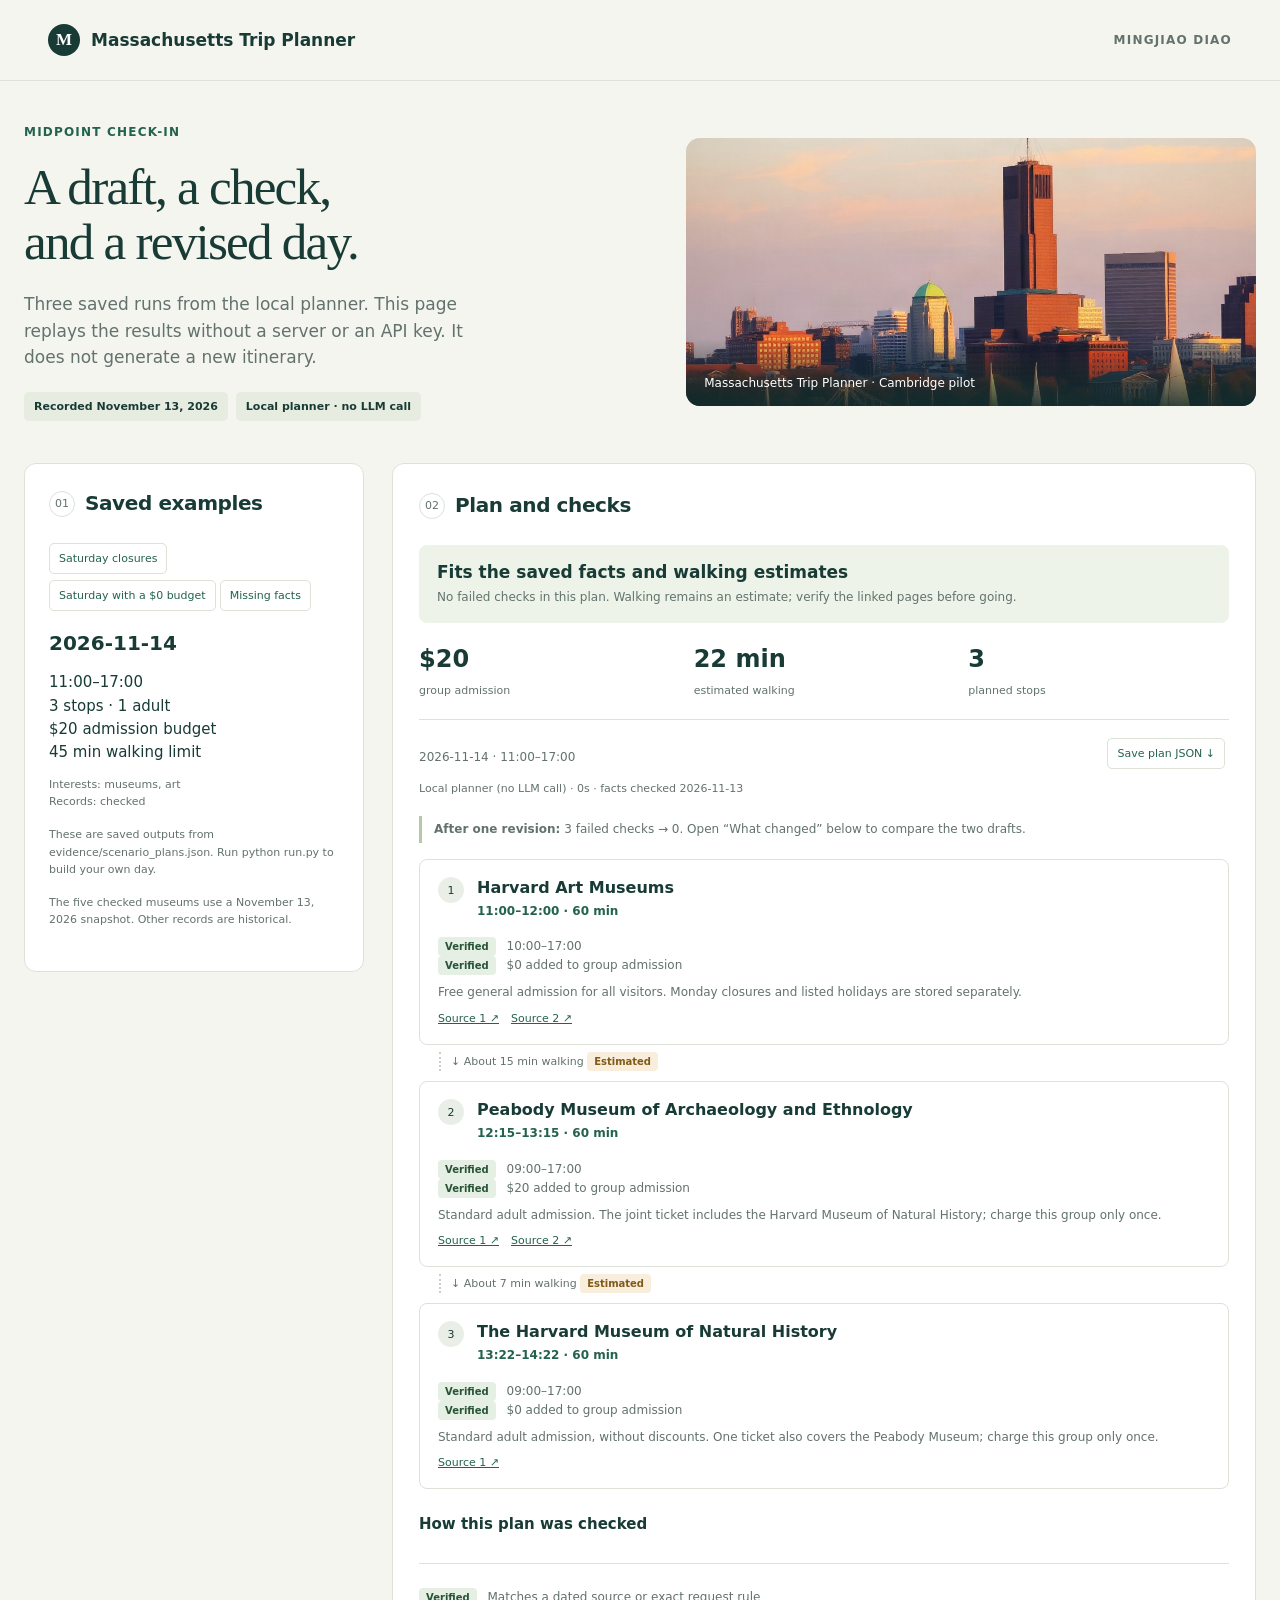
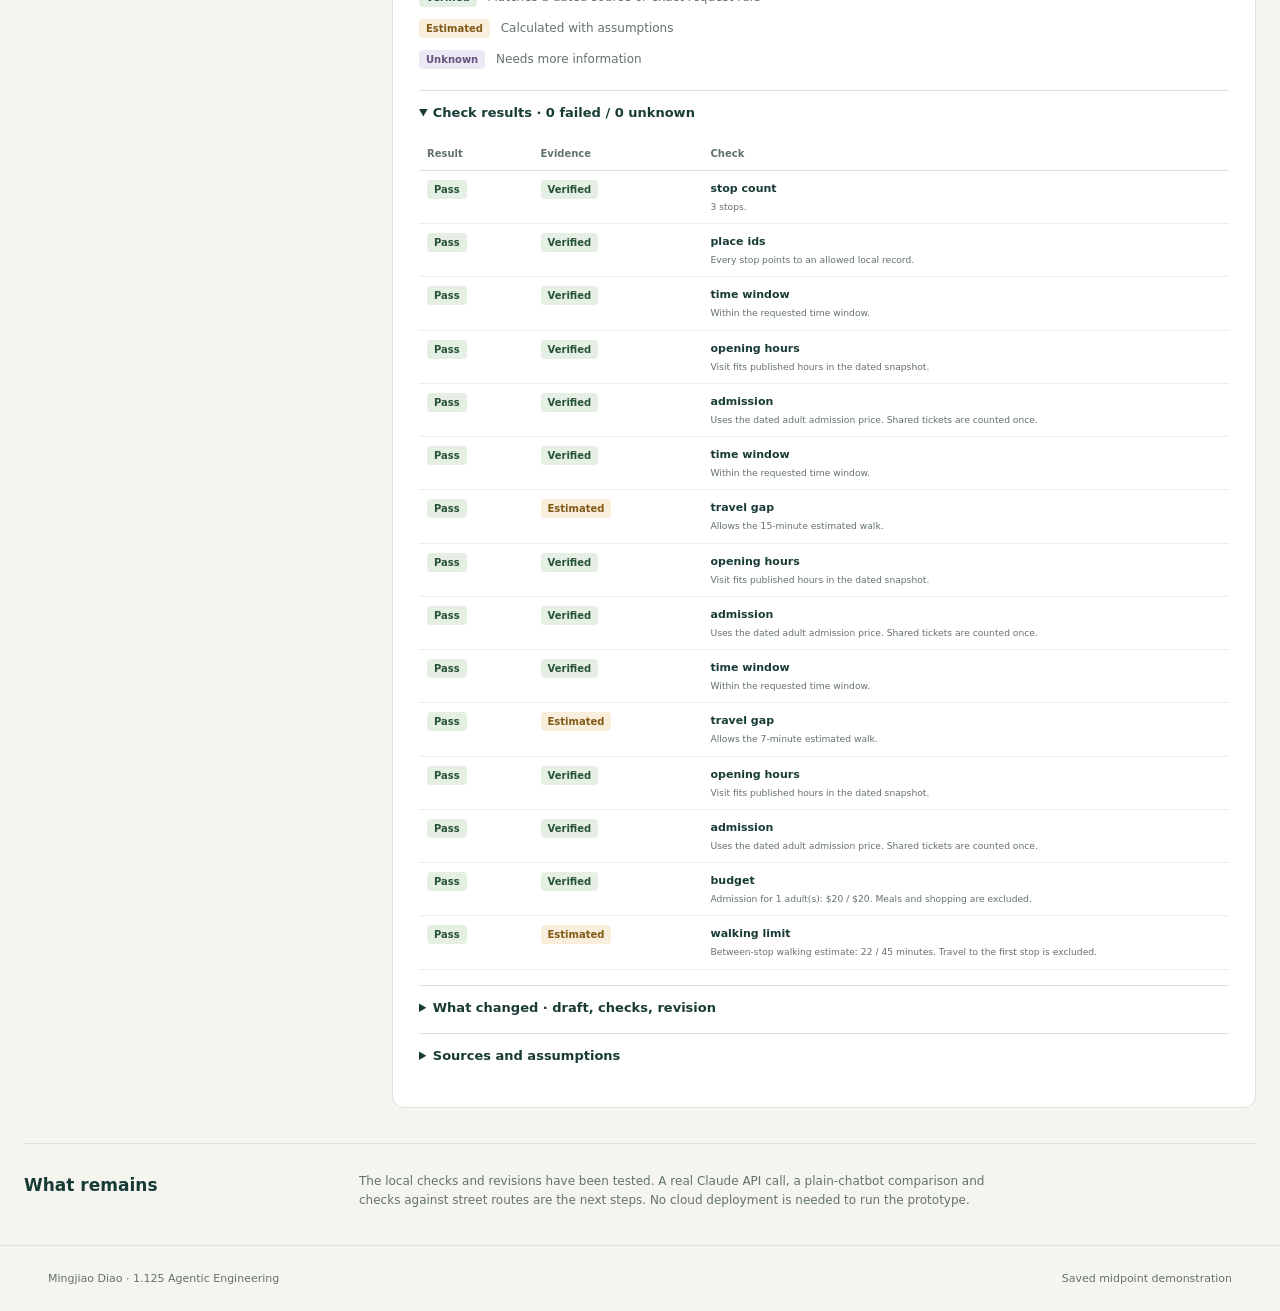
==== docs/demo.html @ b80c4ddb "Add midpoint summary and demo notes" ====
<!doctype html><html lang="en"><head><meta charset="utf-8"><meta name="viewport" content="width=device-width,initial-scale=1"><title>Midpoint demo replay</title><link rel="stylesheet" href="../web/style.css"></head><body>
<header><a class="brand" href="../README.md"><span class="brandmark">M</span> Massachusetts Trip Planner</a><span class="version">Mingjiao Diao</span></header><main>
<section class="hero"><div><p class="eyebrow">MIDPOINT CHECK-IN</p><h1>A draft, a check,<br>and a revised day.</h1><p>Three saved runs from the local planner. This page replays the results without a server or an API key. It does not generate a new itinerary.</p><div class="hero-tags"><span>Recorded November 13, 2026</span><span>Local planner · no LLM call</span></div></div><figure><img src="../web/boston.jpg" alt="Illustrative Boston waterfront view"><figcaption>Massachusetts Trip Planner · Cambridge pilot</figcaption></figure></section>
<div class="workspace"><aside class="input-panel"><div class="panel-heading"><span class="step">01</span><h2>Saved examples</h2></div><div class="examples" style="margin:0;border:0;padding:0"><button data-case="saturday_closures">Saturday closures</button><button data-case="saturday_free">Saturday with a $0 budget</button><button data-case="old_nature_records">Missing facts</button></div><div id="request-summary"></div><p class="field-note">These are saved outputs from evidence/scenario_plans.json. Run python run.py to build your own day.</p><p class="field-note">The five checked museums use a November 13, 2026 snapshot. Other records are historical.</p></aside><section class="output-panel"><div class="panel-heading"><span class="step">02</span><h2>Plan and checks</h2></div><div id="results"></div></section></div>
<section class="scope-note"><h2>What remains</h2><p>The local checks and revisions have been tested. A real Claude API call, a plain-chatbot comparison and checks against street routes are the next steps. No cloud deployment is needed to run the prototype.</p></section></main><footer><span>Mingjiao Diao · 1.125 Agentic Engineering</span><span>Saved midpoint demonstration</span></footer><script>const saved={"saturday_closures": {"request": {"date": "2026-11-14", "start": "11:00", "end": "17:00", "adults": 1, "budget": 20, "max_walk_minutes": 45, "stop_count": 3, "interests": ["museums", "art"], "source_mode": "checked", "excluded_ids": [], "notes": ""}, "provider": "local", "provider_label": "Local planner (no LLM call)", "model": null, "model_usage": [], "candidate_count": 5, "candidates": [{"place_id": "0x89e377448897a76d:0xe34244cf7bf8f747", "name": "Harvard Art Museums", "matched_terms": ["art", "museum", "museums"], "match_score": 6}, {"place_id": "0x89e3774157d08287:0xe1392204489e893b", "name": "The Collection of Historical Scientific Instruments at the Putnam Gallery", "matched_terms": ["collection", "gallery", "museum", "museums"], "match_score": 6}, {"place_id": "0x89e37746dc6c2a43:0xe91ab7e7b2233d1c", "name": "Harvard Museum of the Ancient Near East", "matched_terms": ["collection", "museum", "museums"], "match_score": 4}, {"place_id": "0x89e37746d15ee397:0x120a9da97291d878", "name": "Peabody Museum of Archaeology and Ethnology", "matched_terms": ["museum", "museums"], "match_score": 3}, {"place_id": "0x89e377412f2ed67b:0x613d8c4648bcba7b", "name": "The Harvard Museum of Natural History", "matched_terms": ["museum", "museums"], "match_score": 3}], "trace": [{"step": "Find places", "detail": "Found 5 matching Cambridge records (up to 10)."}, {"step": "Draft plan", "detail": "Local baseline used the top-ranked records, one hour per stop."}, {"step": "Check plan", "detail": "3 failed checks; 0 unknown checks."}, {"step": "Revise plan", "detail": "Revised stops or times using the failed checks. The request stayed the same."}, {"step": "Check revised plan", "detail": "0 failed checks; 0 unknown checks."}], "attempts": [{"attempt": 0, "draft": [{"place_id": "0x89e377448897a76d:0xe34244cf7bf8f747", "start": "11:00", "duration_minutes": 60}, {"place_id": "0x89e3774157d08287:0xe1392204489e893b", "start": "12:10", "duration_minutes": 60}, {"place_id": "0x89e37746dc6c2a43:0xe91ab7e7b2233d1c", "start": "13:20", "duration_minutes": 60}], "result": {"checks": [{"rule": "stop_count", "result": "pass", "evidence": "verified", "message": "3 stops.", "place_id": null}, {"rule": "place_ids", "result": "pass", "evidence": "verified", "message": "Every stop points to an allowed local record.", "place_id": null}, {"rule": "time_window", "result": "pass", "evidence": "verified", "message": "Within the requested time window.", "place_id": "0x89e377448897a76d:0xe34244cf7bf8f747"}, {"rule": "opening_hours", "result": "pass", "evidence": "verified", "message": "Visit fits published hours in the dated snapshot.", "place_id": "0x89e377448897a76d:0xe34244cf7bf8f747"}, {"rule": "admission", "result": "pass", "evidence": "verified", "message": "Uses the dated adult admission price. Shared tickets are counted once.", "place_id": "0x89e377448897a76d:0xe34244cf7bf8f747"}, {"rule": "time_window", "result": "pass", "evidence": "verified", "message": "Within the requested time window.", "place_id": "0x89e3774157d08287:0xe1392204489e893b"}, {"rule": "travel_gap", "result": "fail", "evidence": "estimated", "message": "There is not enough time for the estimated walk.", "place_id": "0x89e3774157d08287:0xe1392204489e893b"}, {"rule": "opening_hours", "result": "fail", "evidence": "verified", "message": "The saved official schedule says closed on this date.", "place_id": "0x89e3774157d08287:0xe1392204489e893b"}, {"rule": "admission", "result": "pass", "evidence": "verified", "message": "Uses the dated adult admission price. Shared tickets are counted once.", "place_id": "0x89e3774157d08287:0xe1392204489e893b"}, {"rule": "time_window", "result": "pass", "evidence": "verified", "message": "Within the requested time window.", "place_id": "0x89e37746dc6c2a43:0xe91ab7e7b2233d1c"}, {"rule": "travel_gap", "result": "pass", "evidence": "estimated", "message": "Allows the 10-minute estimated walk.", "place_id": "0x89e37746dc6c2a43:0xe91ab7e7b2233d1c"}, {"rule": "opening_hours", "result": "fail", "evidence": "verified", "message": "The saved official schedule says closed on this date.", "place_id": "0x89e37746dc6c2a43:0xe91ab7e7b2233d1c"}, {"rule": "admission", "result": "pass", "evidence": "verified", "message": "Uses the dated adult admission price. Shared tickets are counted once.", "place_id": "0x89e37746dc6c2a43:0xe91ab7e7b2233d1c"}, {"rule": "budget", "result": "pass", "evidence": "verified", "message": "Admission for 1 adult(s): $0 / $20. Meals and shopping are excluded.", "place_id": null}, {"rule": "walking_limit", "result": "pass", "evidence": "estimated", "message": "Between-stop walking estimate: 22 / 45 minutes. Travel to the first stop is excluded.", "place_id": null}], "stops": [{"place_id": "0x89e377448897a76d:0xe34244cf7bf8f747", "name": "Harvard Art Museums", "start": "11:00", "end": "12:00", "duration_minutes": 60, "walk_before": null, "charged_admission_usd": 0, "record": {"place_id": "0x89e377448897a76d:0xe34244cf7bf8f747", "name": "Harvard Art Museums", "city": "Cambridge", "category": "culture", "categories": ["Art museum", "Cafe", "Gift shop", "Tourist attraction"], "address": "Harvard Art Museums, 32 Quincy St, Cambridge, MA 02138", "latitude": 42.3740898, "longitude": -71.1143582, "rating": 4.7, "review_count": 1177, "price": null, "historical_hours": null, "description": "Harvard's oldest museum, featuring European & American art from the Middle Ages to the present day.", "source_url": "https://www.google.com/maps?cid=16375726853001377607", "source_snapshot": "Google Local 2021", "metadata_source_line": 89957, "sampled_review_count": 6, "facts": {"hours": [["10:00", "17:00"]], "hours_status": "verified", "admission_usd": 0, "price_status": "verified", "ticket_group": "art", "source_urls": ["https://harvardartmuseums.org/visit", "https://harvardartmuseums.org/visit/policies/hours-closings"], "checked_at": "2026-11-13", "historical_hours": null, "historical_price_category": null, "note": "Free general admission for all visitors. Monday closures and listed holidays are stored separately."}}}, {"place_id": "0x89e3774157d08287:0xe1392204489e893b", "name": "The Collection of Historical Scientific Instruments at the Putnam Gallery", "start": "12:10", "end": "13:10", "duration_minutes": 60, "walk_before": {"from_id": "0x89e377448897a76d:0xe34244cf7bf8f747", "to_id": "0x89e3774157d08287:0xe1392204489e893b", "minutes": 12, "status": "estimated", "method": "Great-circle distance × 1.35, walking at 4 km/h, plus 5 minutes per leg. No street routing."}, "charged_admission_usd": 0, "record": {"place_id": "0x89e3774157d08287:0xe1392204489e893b", "name": "The Collection of Historical Scientific Instruments at the Putnam Gallery", "city": "Cambridge", "category": "culture", "categories": ["Science museum"], "address": "The Collection of Historical Scientific Instruments at the Putnam Gallery, 1 Oxford St, Cambridge, MA 02138", "latitude": 42.3766442, "longitude": -71.1161887, "rating": 4.6, "review_count": 58, "price": null, "historical_hours": [["Friday", "11AM–4PM"], ["Saturday", "Closed"], ["Sunday", "11AM–4PM"], ["Monday", "11AM–4PM"], ["Tuesday", "11AM–4PM"], ["Wednesday", "11AM–4PM"], ["Thursday", "11AM–4PM"]], "description": "", "source_url": "https://www.google.com/maps?cid=16229040133999855931", "source_snapshot": "Google Local 2021", "metadata_source_line": 60868, "sampled_review_count": 6, "facts": {"hours": [], "hours_status": "verified", "admission_usd": 0, "price_status": "verified", "ticket_group": "chsi", "source_urls": ["https://chsi.harvard.edu/visit-us"], "checked_at": "2026-11-13", "historical_hours": [["Friday", "11AM–4PM"], ["Saturday", "Closed"], ["Sunday", "11AM–4PM"], ["Monday", "11AM–4PM"], ["Tuesday", "11AM–4PM"], ["Wednesday", "11AM–4PM"], ["Thursday", "11AM–4PM"]], "historical_price_category": null, "note": "Free general admission. Open Sunday through Friday; closed Saturday."}}}, {"place_id": "0x89e37746dc6c2a43:0xe91ab7e7b2233d1c", "name": "Harvard Museum of the Ancient Near East", "start": "13:20", "end": "14:20", "duration_minutes": 60, "walk_before": {"from_id": "0x89e3774157d08287:0xe1392204489e893b", "to_id": "0x89e37746dc6c2a43:0xe91ab7e7b2233d1c", "minutes": 10, "status": "estimated", "method": "Great-circle distance × 1.35, walking at 4 km/h, plus 5 minutes per leg. No street routing."}, "charged_admission_usd": 0, "record": {"place_id": "0x89e37746dc6c2a43:0xe91ab7e7b2233d1c", "name": "Harvard Museum of the Ancient Near East", "city": "Cambridge", "category": "culture", "categories": ["Museum", "Archaeological museum", "Tourist attraction"], "address": "Harvard Museum of the Ancient Near East, 6 Divinity Ave, Cambridge, MA 02138", "latitude": 42.378068, "longitude": -71.11397, "rating": 4.5, "review_count": 104, "price": null, "historical_hours": [["Tuesday", "11AM–4PM"], ["Wednesday", "11AM–4PM"], ["Thursday", "11AM–4PM"], ["Friday", "11AM–4PM"], ["Saturday", "Closed"], ["Sunday", "11AM–4PM"], ["Monday", "11AM–4PM"]], "description": "Collection of archeological finds from the Near East, including Egypt, Israel, Iraq & Syria.", "source_url": "https://www.google.com/maps?cid=16796939965985668380", "source_snapshot": "Google Local 2021", "metadata_source_line": 73231, "sampled_review_count": 6, "facts": {"hours": [], "hours_status": "verified", "admission_usd": 0, "price_status": "verified", "ticket_group": "hmane", "source_urls": ["https://hmane.harvard.edu/visit"], "checked_at": "2026-11-13", "historical_hours": [["Tuesday", "11AM–4PM"], ["Wednesday", "11AM–4PM"], ["Thursday", "11AM–4PM"], ["Friday", "11AM–4PM"], ["Saturday", "Closed"], ["Sunday", "11AM–4PM"], ["Monday", "11AM–4PM"]], "historical_price_category": null, "note": "Free general admission. Open Sunday through Friday; closed Saturday."}}}], "has_failures": true, "has_unknowns": false, "status": "needs_change", "total_admission_usd": 0, "known_admission_usd": 0, "walking_minutes": 22, "failure_count": 3, "unknown_count": 0}}, {"attempt": 1, "draft": [{"place_id": "0x89e377448897a76d:0xe34244cf7bf8f747", "start": "11:00", "duration_minutes": 60}, {"place_id": "0x89e37746d15ee397:0x120a9da97291d878", "start": "12:15", "duration_minutes": 60}, {"place_id": "0x89e377412f2ed67b:0x613d8c4648bcba7b", "start": "13:22", "duration_minutes": 60}], "result": {"checks": [{"rule": "stop_count", "result": "pass", "evidence": "verified", "message": "3 stops.", "place_id": null}, {"rule": "place_ids", "result": "pass", "evidence": "verified", "message": "Every stop points to an allowed local record.", "place_id": null}, {"rule": "time_window", "result": "pass", "evidence": "verified", "message": "Within the requested time window.", "place_id": "0x89e377448897a76d:0xe34244cf7bf8f747"}, {"rule": "opening_hours", "result": "pass", "evidence": "verified", "message": "Visit fits published hours in the dated snapshot.", "place_id": "0x89e377448897a76d:0xe34244cf7bf8f747"}, {"rule": "admission", "result": "pass", "evidence": "verified", "message": "Uses the dated adult admission price. Shared tickets are counted once.", "place_id": "0x89e377448897a76d:0xe34244cf7bf8f747"}, {"rule": "time_window", "result": "pass", "evidence": "verified", "message": "Within the requested time window.", "place_id": "0x89e37746d15ee397:0x120a9da97291d878"}, {"rule": "travel_gap", "result": "pass", "evidence": "estimated", "message": "Allows the 15-minute estimated walk.", "place_id": "0x89e37746d15ee397:0x120a9da97291d878"}, {"rule": "opening_hours", "result": "pass", "evidence": "verified", "message": "Visit fits published hours in the dated snapshot.", "place_id": "0x89e37746d15ee397:0x120a9da97291d878"}, {"rule": "admission", "result": "pass", "evidence": "verified", "message": "Uses the dated adult admission price. Shared tickets are counted once.", "place_id": "0x89e37746d15ee397:0x120a9da97291d878"}, {"rule": "time_window", "result": "pass", "evidence": "verified", "message": "Within the requested time window.", "place_id": "0x89e377412f2ed67b:0x613d8c4648bcba7b"}, {"rule": "travel_gap", "result": "pass", "evidence": "estimated", "message": "Allows the 7-minute estimated walk.", "place_id": "0x89e377412f2ed67b:0x613d8c4648bcba7b"}, {"rule": "opening_hours", "result": "pass", "evidence": "verified", "message": "Visit fits published hours in the dated snapshot.", "place_id": "0x89e377412f2ed67b:0x613d8c4648bcba7b"}, {"rule": "admission", "result": "pass", "evidence": "verified", "message": "Uses the dated adult admission price. Shared tickets are counted once.", "place_id": "0x89e377412f2ed67b:0x613d8c4648bcba7b"}, {"rule": "budget", "result": "pass", "evidence": "verified", "message": "Admission for 1 adult(s): $20 / $20. Meals and shopping are excluded.", "place_id": null}, {"rule": "walking_limit", "result": "pass", "evidence": "estimated", "message": "Between-stop walking estimate: 22 / 45 minutes. Travel to the first stop is excluded.", "place_id": null}], "stops": [{"place_id": "0x89e377448897a76d:0xe34244cf7bf8f747", "name": "Harvard Art Museums", "start": "11:00", "end": "12:00", "duration_minutes": 60, "walk_before": null, "charged_admission_usd": 0, "record": {"place_id": "0x89e377448897a76d:0xe34244cf7bf8f747", "name": "Harvard Art Museums", "city": "Cambridge", "category": "culture", "categories": ["Art museum", "Cafe", "Gift shop", "Tourist attraction"], "address": "Harvard Art Museums, 32 Quincy St, Cambridge, MA 02138", "latitude": 42.3740898, "longitude": -71.1143582, "rating": 4.7, "review_count": 1177, "price": null, "historical_hours": null, "description": "Harvard's oldest museum, featuring European & American art from the Middle Ages to the present day.", "source_url": "https://www.google.com/maps?cid=16375726853001377607", "source_snapshot": "Google Local 2021", "metadata_source_line": 89957, "sampled_review_count": 6, "facts": {"hours": [["10:00", "17:00"]], "hours_status": "verified", "admission_usd": 0, "price_status": "verified", "ticket_group": "art", "source_urls": ["https://harvardartmuseums.org/visit", "https://harvardartmuseums.org/visit/policies/hours-closings"], "checked_at": "2026-11-13", "historical_hours": null, "historical_price_category": null, "note": "Free general admission for all visitors. Monday closures and listed holidays are stored separately."}}}, {"place_id": "0x89e37746d15ee397:0x120a9da97291d878", "name": "Peabody Museum of Archaeology and Ethnology", "start": "12:15", "end": "13:15", "duration_minutes": 60, "walk_before": {"from_id": "0x89e377448897a76d:0xe34244cf7bf8f747", "to_id": "0x89e37746d15ee397:0x120a9da97291d878", "minutes": 15, "status": "estimated", "method": "Great-circle distance × 1.35, walking at 4 km/h, plus 5 minutes per leg. No street routing."}, "charged_admission_usd": 20, "record": {"place_id": "0x89e37746d15ee397:0x120a9da97291d878", "name": "Peabody Museum of Archaeology and Ethnology", "city": "Cambridge", "category": "culture", "categories": ["Museum", "Tourist attraction"], "address": "Peabody Museum of Archaeology and Ethnology, 11 Divinity Ave, Cambridge, MA 02138", "latitude": 42.378195999999996, "longitude": -71.11493, "rating": 4.6, "review_count": 435, "price": null, "historical_hours": [["Saturday", "9AM–5PM"], ["Sunday", "9AM–5PM"], ["Monday", "9AM–5PM"], ["Tuesday", "9AM–5PM"], ["Wednesday", "9AM–5PM"], ["Thursday", "9AM–5PM"], ["Friday", "9AM–5PM"]], "description": "Harvard museum with ancient cultures' artifacts & archeology, plus access to Natural History Museum.", "source_url": "https://www.google.com/maps?cid=1300024793547004024", "source_snapshot": "Google Local 2021", "metadata_source_line": 74943, "sampled_review_count": 6, "facts": {"hours": [["09:00", "17:00"]], "hours_status": "verified", "admission_usd": 20, "price_status": "verified", "ticket_group": "hmnh-peabody", "source_urls": ["https://peabody.harvard.edu/hours-admission", "https://www.hmnh.harvard.edu/plan-your-visit"], "checked_at": "2026-11-13", "historical_hours": [["Saturday", "9AM–5PM"], ["Sunday", "9AM–5PM"], ["Monday", "9AM–5PM"], ["Tuesday", "9AM–5PM"], ["Wednesday", "9AM–5PM"], ["Thursday", "9AM–5PM"], ["Friday", "9AM–5PM"]], "historical_price_category": null, "note": "Standard adult admission. The joint ticket includes the Harvard Museum of Natural History; charge this group only once."}}}, {"place_id": "0x89e377412f2ed67b:0x613d8c4648bcba7b", "name": "The Harvard Museum of Natural History", "start": "13:22", "end": "14:22", "duration_minutes": 60, "walk_before": {"from_id": "0x89e37746d15ee397:0x120a9da97291d878", "to_id": "0x89e377412f2ed67b:0x613d8c4648bcba7b", "minutes": 7, "status": "estimated", "method": "Great-circle distance × 1.35, walking at 4 km/h, plus 5 minutes per leg. No street routing."}, "charged_admission_usd": 0, "record": {"place_id": "0x89e377412f2ed67b:0x613d8c4648bcba7b", "name": "The Harvard Museum of Natural History", "city": "Cambridge", "category": "culture", "categories": ["Natural history museum"], "address": "The Harvard Museum of Natural History, 26 Oxford St, Cambridge, MA 02138", "latitude": 42.3784626, "longitude": -71.1155576, "rating": 4.7, "review_count": 2903, "price": null, "historical_hours": [["Sunday", "9AM–5PM"], ["Monday", "9AM–5PM"], ["Tuesday", "9AM–5PM"], ["Wednesday", "9AM–5PM"], ["Thursday", "9AM–5PM"], ["Friday", "9AM–5PM"], ["Saturday", "9AM–5PM"]], "description": "Extensive natural-science collections, including animals, minerals & the famous Glass Flowers.", "source_url": "https://www.google.com/maps?cid=7006910828754287227", "source_snapshot": "Google Local 2021", "metadata_source_line": 92192, "sampled_review_count": 6, "facts": {"hours": [["09:00", "17:00"]], "hours_status": "verified", "admission_usd": 20, "price_status": "verified", "ticket_group": "hmnh-peabody", "source_urls": ["https://www.hmnh.harvard.edu/plan-your-visit"], "checked_at": "2026-11-13", "historical_hours": [["Sunday", "9AM–5PM"], ["Monday", "9AM–5PM"], ["Tuesday", "9AM–5PM"], ["Wednesday", "9AM–5PM"], ["Thursday", "9AM–5PM"], ["Friday", "9AM–5PM"], ["Saturday", "9AM–5PM"]], "historical_price_category": null, "note": "Standard adult admission, without discounts. One ticket also covers the Peabody Museum; charge this group only once."}}}], "has_failures": false, "has_unknowns": false, "status": "fits_estimates", "total_admission_usd": 20, "known_admission_usd": 20, "walking_minutes": 22, "failure_count": 0, "unknown_count": 0}}], "result": {"checks": [{"rule": "stop_count", "result": "pass", "evidence": "verified", "message": "3 stops.", "place_id": null}, {"rule": "place_ids", "result": "pass", "evidence": "verified", "message": "Every stop points to an allowed local record.", "place_id": null}, {"rule": "time_window", "result": "pass", "evidence": "verified", "message": "Within the requested time window.", "place_id": "0x89e377448897a76d:0xe34244cf7bf8f747"}, {"rule": "opening_hours", "result": "pass", "evidence": "verified", "message": "Visit fits published hours in the dated snapshot.", "place_id": "0x89e377448897a76d:0xe34244cf7bf8f747"}, {"rule": "admission", "result": "pass", "evidence": "verified", "message": "Uses the dated adult admission price. Shared tickets are counted once.", "place_id": "0x89e377448897a76d:0xe34244cf7bf8f747"}, {"rule": "time_window", "result": "pass", "evidence": "verified", "message": "Within the requested time window.", "place_id": "0x89e37746d15ee397:0x120a9da97291d878"}, {"rule": "travel_gap", "result": "pass", "evidence": "estimated", "message": "Allows the 15-minute estimated walk.", "place_id": "0x89e37746d15ee397:0x120a9da97291d878"}, {"rule": "opening_hours", "result": "pass", "evidence": "verified", "message": "Visit fits published hours in the dated snapshot.", "place_id": "0x89e37746d15ee397:0x120a9da97291d878"}, {"rule": "admission", "result": "pass", "evidence": "verified", "message": "Uses the dated adult admission price. Shared tickets are counted once.", "place_id": "0x89e37746d15ee397:0x120a9da97291d878"}, {"rule": "time_window", "result": "pass", "evidence": "verified", "message": "Within the requested time window.", "place_id": "0x89e377412f2ed67b:0x613d8c4648bcba7b"}, {"rule": "travel_gap", "result": "pass", "evidence": "estimated", "message": "Allows the 7-minute estimated walk.", "place_id": "0x89e377412f2ed67b:0x613d8c4648bcba7b"}, {"rule": "opening_hours", "result": "pass", "evidence": "verified", "message": "Visit fits published hours in the dated snapshot.", "place_id": "0x89e377412f2ed67b:0x613d8c4648bcba7b"}, {"rule": "admission", "result": "pass", "evidence": "verified", "message": "Uses the dated adult admission price. Shared tickets are counted once.", "place_id": "0x89e377412f2ed67b:0x613d8c4648bcba7b"}, {"rule": "budget", "result": "pass", "evidence": "verified", "message": "Admission for 1 adult(s): $20 / $20. Meals and shopping are excluded.", "place_id": null}, {"rule": "walking_limit", "result": "pass", "evidence": "estimated", "message": "Between-stop walking estimate: 22 / 45 minutes. Travel to the first stop is excluded.", "place_id": null}], "stops": [{"place_id": "0x89e377448897a76d:0xe34244cf7bf8f747", "name": "Harvard Art Museums", "start": "11:00", "end": "12:00", "duration_minutes": 60, "walk_before": null, "charged_admission_usd": 0, "record": {"place_id": "0x89e377448897a76d:0xe34244cf7bf8f747", "name": "Harvard Art Museums", "city": "Cambridge", "category": "culture", "categories": ["Art museum", "Cafe", "Gift shop", "Tourist attraction"], "address": "Harvard Art Museums, 32 Quincy St, Cambridge, MA 02138", "latitude": 42.3740898, "longitude": -71.1143582, "rating": 4.7, "review_count": 1177, "price": null, "historical_hours": null, "description": "Harvard's oldest museum, featuring European & American art from the Middle Ages to the present day.", "source_url": "https://www.google.com/maps?cid=16375726853001377607", "source_snapshot": "Google Local 2021", "metadata_source_line": 89957, "sampled_review_count": 6, "facts": {"hours": [["10:00", "17:00"]], "hours_status": "verified", "admission_usd": 0, "price_status": "verified", "ticket_group": "art", "source_urls": ["https://harvardartmuseums.org/visit", "https://harvardartmuseums.org/visit/policies/hours-closings"], "checked_at": "2026-11-13", "historical_hours": null, "historical_price_category": null, "note": "Free general admission for all visitors. Monday closures and listed holidays are stored separately."}}}, {"place_id": "0x89e37746d15ee397:0x120a9da97291d878", "name": "Peabody Museum of Archaeology and Ethnology", "start": "12:15", "end": "13:15", "duration_minutes": 60, "walk_before": {"from_id": "0x89e377448897a76d:0xe34244cf7bf8f747", "to_id": "0x89e37746d15ee397:0x120a9da97291d878", "minutes": 15, "status": "estimated", "method": "Great-circle distance × 1.35, walking at 4 km/h, plus 5 minutes per leg. No street routing."}, "charged_admission_usd": 20, "record": {"place_id": "0x89e37746d15ee397:0x120a9da97291d878", "name": "Peabody Museum of Archaeology and Ethnology", "city": "Cambridge", "category": "culture", "categories": ["Museum", "Tourist attraction"], "address": "Peabody Museum of Archaeology and Ethnology, 11 Divinity Ave, Cambridge, MA 02138", "latitude": 42.378195999999996, "longitude": -71.11493, "rating": 4.6, "review_count": 435, "price": null, "historical_hours": [["Saturday", "9AM–5PM"], ["Sunday", "9AM–5PM"], ["Monday", "9AM–5PM"], ["Tuesday", "9AM–5PM"], ["Wednesday", "9AM–5PM"], ["Thursday", "9AM–5PM"], ["Friday", "9AM–5PM"]], "description": "Harvard museum with ancient cultures' artifacts & archeology, plus access to Natural History Museum.", "source_url": "https://www.google.com/maps?cid=1300024793547004024", "source_snapshot": "Google Local 2021", "metadata_source_line": 74943, "sampled_review_count": 6, "facts": {"hours": [["09:00", "17:00"]], "hours_status": "verified", "admission_usd": 20, "price_status": "verified", "ticket_group": "hmnh-peabody", "source_urls": ["https://peabody.harvard.edu/hours-admission", "https://www.hmnh.harvard.edu/plan-your-visit"], "checked_at": "2026-11-13", "historical_hours": [["Saturday", "9AM–5PM"], ["Sunday", "9AM–5PM"], ["Monday", "9AM–5PM"], ["Tuesday", "9AM–5PM"], ["Wednesday", "9AM–5PM"], ["Thursday", "9AM–5PM"], ["Friday", "9AM–5PM"]], "historical_price_category": null, "note": "Standard adult admission. The joint ticket includes the Harvard Museum of Natural History; charge this group only once."}}}, {"place_id": "0x89e377412f2ed67b:0x613d8c4648bcba7b", "name": "The Harvard Museum of Natural History", "start": "13:22", "end": "14:22", "duration_minutes": 60, "walk_before": {"from_id": "0x89e37746d15ee397:0x120a9da97291d878", "to_id": "0x89e377412f2ed67b:0x613d8c4648bcba7b", "minutes": 7, "status": "estimated", "method": "Great-circle distance × 1.35, walking at 4 km/h, plus 5 minutes per leg. No street routing."}, "charged_admission_usd": 0, "record": {"place_id": "0x89e377412f2ed67b:0x613d8c4648bcba7b", "name": "The Harvard Museum of Natural History", "city": "Cambridge", "category": "culture", "categories": ["Natural history museum"], "address": "The Harvard Museum of Natural History, 26 Oxford St, Cambridge, MA 02138", "latitude": 42.3784626, "longitude": -71.1155576, "rating": 4.7, "review_count": 2903, "price": null, "historical_hours": [["Sunday", "9AM–5PM"], ["Monday", "9AM–5PM"], ["Tuesday", "9AM–5PM"], ["Wednesday", "9AM–5PM"], ["Thursday", "9AM–5PM"], ["Friday", "9AM–5PM"], ["Saturday", "9AM–5PM"]], "description": "Extensive natural-science collections, including animals, minerals & the famous Glass Flowers.", "source_url": "https://www.google.com/maps?cid=7006910828754287227", "source_snapshot": "Google Local 2021", "metadata_source_line": 92192, "sampled_review_count": 6, "facts": {"hours": [["09:00", "17:00"]], "hours_status": "verified", "admission_usd": 20, "price_status": "verified", "ticket_group": "hmnh-peabody", "source_urls": ["https://www.hmnh.harvard.edu/plan-your-visit"], "checked_at": "2026-11-13", "historical_hours": [["Sunday", "9AM–5PM"], ["Monday", "9AM–5PM"], ["Tuesday", "9AM–5PM"], ["Wednesday", "9AM–5PM"], ["Thursday", "9AM–5PM"], ["Friday", "9AM–5PM"], ["Saturday", "9AM–5PM"]], "historical_price_category": null, "note": "Standard adult admission, without discounts. One ticket also covers the Peabody Museum; charge this group only once."}}}], "has_failures": false, "has_unknowns": false, "status": "fits_estimates", "total_admission_usd": 20, "known_admission_usd": 20, "walking_minutes": 22, "failure_count": 0, "unknown_count": 0}, "search": {"orders_examined": 60, "search_timed_out": false}, "elapsed_seconds": 0.0, "walking_method": "Great-circle distance × 1.35, walking at 4 km/h, plus 5 minutes per leg. No street routing.", "snapshot_date": "2026-11-13", "limits": ["Cambridge pilot, one day, adults only.", "Admission budget only; meals, shopping and travel to the first stop are excluded.", "Walking times are geometric estimates, not street routes or accessibility guidance.", "Verified means checked against a dated official source, not guaranteed live availability."]}, "saturday_free": {"request": {"date": "2026-11-14", "start": "11:00", "end": "17:00", "adults": 1, "budget": 0, "max_walk_minutes": 45, "stop_count": 3, "interests": ["museums", "art"], "source_mode": "checked", "excluded_ids": [], "notes": ""}, "provider": "local", "provider_label": "Local planner (no LLM call)", "model": null, "model_usage": [], "candidate_count": 5, "candidates": [{"place_id": "0x89e377448897a76d:0xe34244cf7bf8f747", "name": "Harvard Art Museums", "matched_terms": ["art", "museum", "museums"], "match_score": 6}, {"place_id": "0x89e3774157d08287:0xe1392204489e893b", "name": "The Collection of Historical Scientific Instruments at the Putnam Gallery", "matched_terms": ["collection", "gallery", "museum", "museums"], "match_score": 6}, {"place_id": "0x89e37746dc6c2a43:0xe91ab7e7b2233d1c", "name": "Harvard Museum of the Ancient Near East", "matched_terms": ["collection", "museum", "museums"], "match_score": 4}, {"place_id": "0x89e37746d15ee397:0x120a9da97291d878", "name": "Peabody Museum of Archaeology and Ethnology", "matched_terms": ["museum", "museums"], "match_score": 3}, {"place_id": "0x89e377412f2ed67b:0x613d8c4648bcba7b", "name": "The Harvard Museum of Natural History", "matched_terms": ["museum", "museums"], "match_score": 3}], "trace": [{"step": "Find places", "detail": "Found 5 matching Cambridge records (up to 10)."}, {"step": "Draft plan", "detail": "Local baseline used the top-ranked records, one hour per stop."}, {"step": "Check plan", "detail": "3 failed checks; 0 unknown checks."}, {"step": "Stop", "detail": "No one-hour-per-stop plan fits these constraints in the retrieved records. Try fewer stops, more time, or a different date."}], "attempts": [{"attempt": 0, "draft": [{"place_id": "0x89e377448897a76d:0xe34244cf7bf8f747", "start": "11:00", "duration_minutes": 60}, {"place_id": "0x89e3774157d08287:0xe1392204489e893b", "start": "12:10", "duration_minutes": 60}, {"place_id": "0x89e37746dc6c2a43:0xe91ab7e7b2233d1c", "start": "13:20", "duration_minutes": 60}], "result": {"checks": [{"rule": "stop_count", "result": "pass", "evidence": "verified", "message": "3 stops.", "place_id": null}, {"rule": "place_ids", "result": "pass", "evidence": "verified", "message": "Every stop points to an allowed local record.", "place_id": null}, {"rule": "time_window", "result": "pass", "evidence": "verified", "message": "Within the requested time window.", "place_id": "0x89e377448897a76d:0xe34244cf7bf8f747"}, {"rule": "opening_hours", "result": "pass", "evidence": "verified", "message": "Visit fits published hours in the dated snapshot.", "place_id": "0x89e377448897a76d:0xe34244cf7bf8f747"}, {"rule": "admission", "result": "pass", "evidence": "verified", "message": "Uses the dated adult admission price. Shared tickets are counted once.", "place_id": "0x89e377448897a76d:0xe34244cf7bf8f747"}, {"rule": "time_window", "result": "pass", "evidence": "verified", "message": "Within the requested time window.", "place_id": "0x89e3774157d08287:0xe1392204489e893b"}, {"rule": "travel_gap", "result": "fail", "evidence": "estimated", "message": "There is not enough time for the estimated walk.", "place_id": "0x89e3774157d08287:0xe1392204489e893b"}, {"rule": "opening_hours", "result": "fail", "evidence": "verified", "message": "The saved official schedule says closed on this date.", "place_id": "0x89e3774157d08287:0xe1392204489e893b"}, {"rule": "admission", "result": "pass", "evidence": "verified", "message": "Uses the dated adult admission price. Shared tickets are counted once.", "place_id": "0x89e3774157d08287:0xe1392204489e893b"}, {"rule": "time_window", "result": "pass", "evidence": "verified", "message": "Within the requested time window.", "place_id": "0x89e37746dc6c2a43:0xe91ab7e7b2233d1c"}, {"rule": "travel_gap", "result": "pass", "evidence": "estimated", "message": "Allows the 10-minute estimated walk.", "place_id": "0x89e37746dc6c2a43:0xe91ab7e7b2233d1c"}, {"rule": "opening_hours", "result": "fail", "evidence": "verified", "message": "The saved official schedule says closed on this date.", "place_id": "0x89e37746dc6c2a43:0xe91ab7e7b2233d1c"}, {"rule": "admission", "result": "pass", "evidence": "verified", "message": "Uses the dated adult admission price. Shared tickets are counted once.", "place_id": "0x89e37746dc6c2a43:0xe91ab7e7b2233d1c"}, {"rule": "budget", "result": "pass", "evidence": "verified", "message": "Admission for 1 adult(s): $0 / $0. Meals and shopping are excluded.", "place_id": null}, {"rule": "walking_limit", "result": "pass", "evidence": "estimated", "message": "Between-stop walking estimate: 22 / 45 minutes. Travel to the first stop is excluded.", "place_id": null}], "stops": [{"place_id": "0x89e377448897a76d:0xe34244cf7bf8f747", "name": "Harvard Art Museums", "start": "11:00", "end": "12:00", "duration_minutes": 60, "walk_before": null, "charged_admission_usd": 0, "record": {"place_id": "0x89e377448897a76d:0xe34244cf7bf8f747", "name": "Harvard Art Museums", "city": "Cambridge", "category": "culture", "categories": ["Art museum", "Cafe", "Gift shop", "Tourist attraction"], "address": "Harvard Art Museums, 32 Quincy St, Cambridge, MA 02138", "latitude": 42.3740898, "longitude": -71.1143582, "rating": 4.7, "review_count": 1177, "price": null, "historical_hours": null, "description": "Harvard's oldest museum, featuring European & American art from the Middle Ages to the present day.", "source_url": "https://www.google.com/maps?cid=16375726853001377607", "source_snapshot": "Google Local 2021", "metadata_source_line": 89957, "sampled_review_count": 6, "facts": {"hours": [["10:00", "17:00"]], "hours_status": "verified", "admission_usd": 0, "price_status": "verified", "ticket_group": "art", "source_urls": ["https://harvardartmuseums.org/visit", "https://harvardartmuseums.org/visit/policies/hours-closings"], "checked_at": "2026-11-13", "historical_hours": null, "historical_price_category": null, "note": "Free general admission for all visitors. Monday closures and listed holidays are stored separately."}}}, {"place_id": "0x89e3774157d08287:0xe1392204489e893b", "name": "The Collection of Historical Scientific Instruments at the Putnam Gallery", "start": "12:10", "end": "13:10", "duration_minutes": 60, "walk_before": {"from_id": "0x89e377448897a76d:0xe34244cf7bf8f747", "to_id": "0x89e3774157d08287:0xe1392204489e893b", "minutes": 12, "status": "estimated", "method": "Great-circle distance × 1.35, walking at 4 km/h, plus 5 minutes per leg. No street routing."}, "charged_admission_usd": 0, "record": {"place_id": "0x89e3774157d08287:0xe1392204489e893b", "name": "The Collection of Historical Scientific Instruments at the Putnam Gallery", "city": "Cambridge", "category": "culture", "categories": ["Science museum"], "address": "The Collection of Historical Scientific Instruments at the Putnam Gallery, 1 Oxford St, Cambridge, MA 02138", "latitude": 42.3766442, "longitude": -71.1161887, "rating": 4.6, "review_count": 58, "price": null, "historical_hours": [["Friday", "11AM–4PM"], ["Saturday", "Closed"], ["Sunday", "11AM–4PM"], ["Monday", "11AM–4PM"], ["Tuesday", "11AM–4PM"], ["Wednesday", "11AM–4PM"], ["Thursday", "11AM–4PM"]], "description": "", "source_url": "https://www.google.com/maps?cid=16229040133999855931", "source_snapshot": "Google Local 2021", "metadata_source_line": 60868, "sampled_review_count": 6, "facts": {"hours": [], "hours_status": "verified", "admission_usd": 0, "price_status": "verified", "ticket_group": "chsi", "source_urls": ["https://chsi.harvard.edu/visit-us"], "checked_at": "2026-11-13", "historical_hours": [["Friday", "11AM–4PM"], ["Saturday", "Closed"], ["Sunday", "11AM–4PM"], ["Monday", "11AM–4PM"], ["Tuesday", "11AM–4PM"], ["Wednesday", "11AM–4PM"], ["Thursday", "11AM–4PM"]], "historical_price_category": null, "note": "Free general admission. Open Sunday through Friday; closed Saturday."}}}, {"place_id": "0x89e37746dc6c2a43:0xe91ab7e7b2233d1c", "name": "Harvard Museum of the Ancient Near East", "start": "13:20", "end": "14:20", "duration_minutes": 60, "walk_before": {"from_id": "0x89e3774157d08287:0xe1392204489e893b", "to_id": "0x89e37746dc6c2a43:0xe91ab7e7b2233d1c", "minutes": 10, "status": "estimated", "method": "Great-circle distance × 1.35, walking at 4 km/h, plus 5 minutes per leg. No street routing."}, "charged_admission_usd": 0, "record": {"place_id": "0x89e37746dc6c2a43:0xe91ab7e7b2233d1c", "name": "Harvard Museum of the Ancient Near East", "city": "Cambridge", "category": "culture", "categories": ["Museum", "Archaeological museum", "Tourist attraction"], "address": "Harvard Museum of the Ancient Near East, 6 Divinity Ave, Cambridge, MA 02138", "latitude": 42.378068, "longitude": -71.11397, "rating": 4.5, "review_count": 104, "price": null, "historical_hours": [["Tuesday", "11AM–4PM"], ["Wednesday", "11AM–4PM"], ["Thursday", "11AM–4PM"], ["Friday", "11AM–4PM"], ["Saturday", "Closed"], ["Sunday", "11AM–4PM"], ["Monday", "11AM–4PM"]], "description": "Collection of archeological finds from the Near East, including Egypt, Israel, Iraq & Syria.", "source_url": "https://www.google.com/maps?cid=16796939965985668380", "source_snapshot": "Google Local 2021", "metadata_source_line": 73231, "sampled_review_count": 6, "facts": {"hours": [], "hours_status": "verified", "admission_usd": 0, "price_status": "verified", "ticket_group": "hmane", "source_urls": ["https://hmane.harvard.edu/visit"], "checked_at": "2026-11-13", "historical_hours": [["Tuesday", "11AM–4PM"], ["Wednesday", "11AM–4PM"], ["Thursday", "11AM–4PM"], ["Friday", "11AM–4PM"], ["Saturday", "Closed"], ["Sunday", "11AM–4PM"], ["Monday", "11AM–4PM"]], "historical_price_category": null, "note": "Free general admission. Open Sunday through Friday; closed Saturday."}}}], "has_failures": true, "has_unknowns": false, "status": "needs_change", "total_admission_usd": 0, "known_admission_usd": 0, "walking_minutes": 22, "failure_count": 3, "unknown_count": 0}}], "result": {"checks": [{"rule": "stop_count", "result": "pass", "evidence": "verified", "message": "3 stops.", "place_id": null}, {"rule": "place_ids", "result": "pass", "evidence": "verified", "message": "Every stop points to an allowed local record.", "place_id": null}, {"rule": "time_window", "result": "pass", "evidence": "verified", "message": "Within the requested time window.", "place_id": "0x89e377448897a76d:0xe34244cf7bf8f747"}, {"rule": "opening_hours", "result": "pass", "evidence": "verified", "message": "Visit fits published hours in the dated snapshot.", "place_id": "0x89e377448897a76d:0xe34244cf7bf8f747"}, {"rule": "admission", "result": "pass", "evidence": "verified", "message": "Uses the dated adult admission price. Shared tickets are counted once.", "place_id": "0x89e377448897a76d:0xe34244cf7bf8f747"}, {"rule": "time_window", "result": "pass", "evidence": "verified", "message": "Within the requested time window.", "place_id": "0x89e3774157d08287:0xe1392204489e893b"}, {"rule": "travel_gap", "result": "fail", "evidence": "estimated", "message": "There is not enough time for the estimated walk.", "place_id": "0x89e3774157d08287:0xe1392204489e893b"}, {"rule": "opening_hours", "result": "fail", "evidence": "verified", "message": "The saved official schedule says closed on this date.", "place_id": "0x89e3774157d08287:0xe1392204489e893b"}, {"rule": "admission", "result": "pass", "evidence": "verified", "message": "Uses the dated adult admission price. Shared tickets are counted once.", "place_id": "0x89e3774157d08287:0xe1392204489e893b"}, {"rule": "time_window", "result": "pass", "evidence": "verified", "message": "Within the requested time window.", "place_id": "0x89e37746dc6c2a43:0xe91ab7e7b2233d1c"}, {"rule": "travel_gap", "result": "pass", "evidence": "estimated", "message": "Allows the 10-minute estimated walk.", "place_id": "0x89e37746dc6c2a43:0xe91ab7e7b2233d1c"}, {"rule": "opening_hours", "result": "fail", "evidence": "verified", "message": "The saved official schedule says closed on this date.", "place_id": "0x89e37746dc6c2a43:0xe91ab7e7b2233d1c"}, {"rule": "admission", "result": "pass", "evidence": "verified", "message": "Uses the dated adult admission price. Shared tickets are counted once.", "place_id": "0x89e37746dc6c2a43:0xe91ab7e7b2233d1c"}, {"rule": "budget", "result": "pass", "evidence": "verified", "message": "Admission for 1 adult(s): $0 / $0. Meals and shopping are excluded.", "place_id": null}, {"rule": "walking_limit", "result": "pass", "evidence": "estimated", "message": "Between-stop walking estimate: 22 / 45 minutes. Travel to the first stop is excluded.", "place_id": null}], "stops": [{"place_id": "0x89e377448897a76d:0xe34244cf7bf8f747", "name": "Harvard Art Museums", "start": "11:00", "end": "12:00", "duration_minutes": 60, "walk_before": null, "charged_admission_usd": 0, "record": {"place_id": "0x89e377448897a76d:0xe34244cf7bf8f747", "name": "Harvard Art Museums", "city": "Cambridge", "category": "culture", "categories": ["Art museum", "Cafe", "Gift shop", "Tourist attraction"], "address": "Harvard Art Museums, 32 Quincy St, Cambridge, MA 02138", "latitude": 42.3740898, "longitude": -71.1143582, "rating": 4.7, "review_count": 1177, "price": null, "historical_hours": null, "description": "Harvard's oldest museum, featuring European & American art from the Middle Ages to the present day.", "source_url": "https://www.google.com/maps?cid=16375726853001377607", "source_snapshot": "Google Local 2021", "metadata_source_line": 89957, "sampled_review_count": 6, "facts": {"hours": [["10:00", "17:00"]], "hours_status": "verified", "admission_usd": 0, "price_status": "verified", "ticket_group": "art", "source_urls": ["https://harvardartmuseums.org/visit", "https://harvardartmuseums.org/visit/policies/hours-closings"], "checked_at": "2026-11-13", "historical_hours": null, "historical_price_category": null, "note": "Free general admission for all visitors. Monday closures and listed holidays are stored separately."}}}, {"place_id": "0x89e3774157d08287:0xe1392204489e893b", "name": "The Collection of Historical Scientific Instruments at the Putnam Gallery", "start": "12:10", "end": "13:10", "duration_minutes": 60, "walk_before": {"from_id": "0x89e377448897a76d:0xe34244cf7bf8f747", "to_id": "0x89e3774157d08287:0xe1392204489e893b", "minutes": 12, "status": "estimated", "method": "Great-circle distance × 1.35, walking at 4 km/h, plus 5 minutes per leg. No street routing."}, "charged_admission_usd": 0, "record": {"place_id": "0x89e3774157d08287:0xe1392204489e893b", "name": "The Collection of Historical Scientific Instruments at the Putnam Gallery", "city": "Cambridge", "category": "culture", "categories": ["Science museum"], "address": "The Collection of Historical Scientific Instruments at the Putnam Gallery, 1 Oxford St, Cambridge, MA 02138", "latitude": 42.3766442, "longitude": -71.1161887, "rating": 4.6, "review_count": 58, "price": null, "historical_hours": [["Friday", "11AM–4PM"], ["Saturday", "Closed"], ["Sunday", "11AM–4PM"], ["Monday", "11AM–4PM"], ["Tuesday", "11AM–4PM"], ["Wednesday", "11AM–4PM"], ["Thursday", "11AM–4PM"]], "description": "", "source_url": "https://www.google.com/maps?cid=16229040133999855931", "source_snapshot": "Google Local 2021", "metadata_source_line": 60868, "sampled_review_count": 6, "facts": {"hours": [], "hours_status": "verified", "admission_usd": 0, "price_status": "verified", "ticket_group": "chsi", "source_urls": ["https://chsi.harvard.edu/visit-us"], "checked_at": "2026-11-13", "historical_hours": [["Friday", "11AM–4PM"], ["Saturday", "Closed"], ["Sunday", "11AM–4PM"], ["Monday", "11AM–4PM"], ["Tuesday", "11AM–4PM"], ["Wednesday", "11AM–4PM"], ["Thursday", "11AM–4PM"]], "historical_price_category": null, "note": "Free general admission. Open Sunday through Friday; closed Saturday."}}}, {"place_id": "0x89e37746dc6c2a43:0xe91ab7e7b2233d1c", "name": "Harvard Museum of the Ancient Near East", "start": "13:20", "end": "14:20", "duration_minutes": 60, "walk_before": {"from_id": "0x89e3774157d08287:0xe1392204489e893b", "to_id": "0x89e37746dc6c2a43:0xe91ab7e7b2233d1c", "minutes": 10, "status": "estimated", "method": "Great-circle distance × 1.35, walking at 4 km/h, plus 5 minutes per leg. No street routing."}, "charged_admission_usd": 0, "record": {"place_id": "0x89e37746dc6c2a43:0xe91ab7e7b2233d1c", "name": "Harvard Museum of the Ancient Near East", "city": "Cambridge", "category": "culture", "categories": ["Museum", "Archaeological museum", "Tourist attraction"], "address": "Harvard Museum of the Ancient Near East, 6 Divinity Ave, Cambridge, MA 02138", "latitude": 42.378068, "longitude": -71.11397, "rating": 4.5, "review_count": 104, "price": null, "historical_hours": [["Tuesday", "11AM–4PM"], ["Wednesday", "11AM–4PM"], ["Thursday", "11AM–4PM"], ["Friday", "11AM–4PM"], ["Saturday", "Closed"], ["Sunday", "11AM–4PM"], ["Monday", "11AM–4PM"]], "description": "Collection of archeological finds from the Near East, including Egypt, Israel, Iraq & Syria.", "source_url": "https://www.google.com/maps?cid=16796939965985668380", "source_snapshot": "Google Local 2021", "metadata_source_line": 73231, "sampled_review_count": 6, "facts": {"hours": [], "hours_status": "verified", "admission_usd": 0, "price_status": "verified", "ticket_group": "hmane", "source_urls": ["https://hmane.harvard.edu/visit"], "checked_at": "2026-11-13", "historical_hours": [["Tuesday", "11AM–4PM"], ["Wednesday", "11AM–4PM"], ["Thursday", "11AM–4PM"], ["Friday", "11AM–4PM"], ["Saturday", "Closed"], ["Sunday", "11AM–4PM"], ["Monday", "11AM–4PM"]], "historical_price_category": null, "note": "Free general admission. Open Sunday through Friday; closed Saturday."}}}], "has_failures": true, "has_unknowns": false, "status": "needs_change", "total_admission_usd": 0, "known_admission_usd": 0, "walking_minutes": 22, "failure_count": 3, "unknown_count": 0}, "search": {"orders_examined": 60, "search_timed_out": false}, "elapsed_seconds": 0.0, "walking_method": "Great-circle distance × 1.35, walking at 4 km/h, plus 5 minutes per leg. No street routing.", "snapshot_date": "2026-11-13", "limits": ["Cambridge pilot, one day, adults only.", "Admission budget only; meals, shopping and travel to the first stop are excluded.", "Walking times are geometric estimates, not street routes or accessibility guidance.", "Verified means checked against a dated official source, not guaranteed live availability."]}, "old_nature_records": {"request": {"date": "2026-11-18", "start": "11:00", "end": "17:00", "adults": 1, "budget": 40, "max_walk_minutes": 45, "stop_count": 2, "interests": ["nature"], "source_mode": "historical", "excluded_ids": [], "notes": ""}, "provider": "local", "provider_label": "Local planner (no LLM call)", "model": null, "model_usage": [], "candidate_count": 10, "candidates": [{"place_id": "0x89e3770c0d0fe659:0x3d5badfad5bd6e3f", "name": "Danehy Park", "matched_terms": ["park"], "match_score": 2}, {"place_id": "0x89e37743fcedd3c3:0xba29e000bdf1e890", "name": "Harvard Yard", "matched_terms": ["garden", "park"], "match_score": 2}, {"place_id": "0x89e37767a603e895:0x13e789ca3a4cc567", "name": "John F Kennedy Memorial Park", "matched_terms": ["park"], "match_score": 2}, {"place_id": "0x89e370bdd8ecfeb1:0xf0b2c8f4ca6df789", "name": "Lechmere Canal Park", "matched_terms": ["park"], "match_score": 2}, {"place_id": "0x89e3709465c89cfd:0xb8db1544f3a42cd3", "name": "Lynch Family Skatepark", "matched_terms": ["park"], "match_score": 2}, {"place_id": "0x89e370941efafcfd:0xdce6ae09ee27ad73", "name": "North Point Park", "matched_terms": ["park"], "match_score": 2}, {"place_id": "0x89e3775286623ad3:0x871246ee9da50308", "name": "Sennott Park", "matched_terms": ["park"], "match_score": 2}, {"place_id": "0x89e3774207b2970b:0xae74737420170722", "name": "Cambridge Common", "matched_terms": ["park"], "match_score": 1}, {"place_id": "0x89e3779e1da54629:0xaeed796e47059a88", "name": "Fresh Pond Reservation", "matched_terms": ["park"], "match_score": 1}, {"place_id": "0x89e37743c4edb87d:0xe268900c96a0f05d", "name": "Harvard Science Center Plaza", "matched_terms": ["park"], "match_score": 1}], "trace": [{"step": "Find places", "detail": "Found 10 matching Cambridge records (up to 10)."}, {"step": "Draft plan", "detail": "Local baseline used the top-ranked records, one hour per stop."}, {"step": "Check plan", "detail": "2 failed checks; 5 unknown checks."}, {"step": "Revise plan", "detail": "Revised stops or times using the failed checks. The request stayed the same."}, {"step": "Check revised plan", "detail": "0 failed checks; 5 unknown checks."}], "attempts": [{"attempt": 0, "draft": [{"place_id": "0x89e3770c0d0fe659:0x3d5badfad5bd6e3f", "start": "11:00", "duration_minutes": 60}, {"place_id": "0x89e37743fcedd3c3:0xba29e000bdf1e890", "start": "12:10", "duration_minutes": 60}], "result": {"checks": [{"rule": "stop_count", "result": "pass", "evidence": "verified", "message": "2 stops.", "place_id": null}, {"rule": "place_ids", "result": "pass", "evidence": "verified", "message": "Every stop points to an allowed local record.", "place_id": null}, {"rule": "time_window", "result": "pass", "evidence": "verified", "message": "Within the requested time window.", "place_id": "0x89e3770c0d0fe659:0x3d5badfad5bd6e3f"}, {"rule": "opening_hours", "result": "unknown", "evidence": "unknown", "message": "Opening hours need checking for this date.", "place_id": "0x89e3770c0d0fe659:0x3d5badfad5bd6e3f"}, {"rule": "admission", "result": "unknown", "evidence": "unknown", "message": "No numeric admission price has been checked.", "place_id": "0x89e3770c0d0fe659:0x3d5badfad5bd6e3f"}, {"rule": "time_window", "result": "pass", "evidence": "verified", "message": "Within the requested time window.", "place_id": "0x89e37743fcedd3c3:0xba29e000bdf1e890"}, {"rule": "travel_gap", "result": "fail", "evidence": "estimated", "message": "There is not enough time for the estimated walk.", "place_id": "0x89e37743fcedd3c3:0xba29e000bdf1e890"}, {"rule": "opening_hours", "result": "unknown", "evidence": "unknown", "message": "Opening hours need checking for this date.", "place_id": "0x89e37743fcedd3c3:0xba29e000bdf1e890"}, {"rule": "admission", "result": "unknown", "evidence": "unknown", "message": "No numeric admission price has been checked.", "place_id": "0x89e37743fcedd3c3:0xba29e000bdf1e890"}, {"rule": "budget", "result": "unknown", "evidence": "unknown", "message": "Known admission is $0; other admission costs are unknown.", "place_id": null}, {"rule": "walking_limit", "result": "fail", "evidence": "estimated", "message": "Between-stop walking estimate: 49 / 45 minutes. Travel to the first stop is excluded.", "place_id": null}], "stops": [{"place_id": "0x89e3770c0d0fe659:0x3d5badfad5bd6e3f", "name": "Danehy Park", "start": "11:00", "end": "12:00", "duration_minutes": 60, "walk_before": null, "charged_admission_usd": null, "record": {"place_id": "0x89e3770c0d0fe659:0x3d5badfad5bd6e3f", "name": "Danehy Park", "city": "Cambridge", "category": "outdoors", "categories": ["Park", "Tourist attraction"], "address": "Danehy Park, 99 Sherman St, Cambridge, MA 02138", "latitude": 42.389004899999996, "longitude": -71.13310299999999, "rating": 4.6, "review_count": 824, "price": null, "historical_hours": [["Sunday", "7AM–6PM"], ["Monday", "7AM–6PM"], ["Tuesday", "7AM–6PM"], ["Wednesday", "7AM–6PM"], ["Thursday", "7AM–6PM"], ["Friday", "7AM–6PM"], ["Saturday", "7AM–6PM"]], "description": "50-acre green space with activities such as softball & soccer, plus paths for jogging & a dog park.", "source_url": "https://www.google.com/maps?cid=4421318752033664575", "source_snapshot": "Google Local 2021", "metadata_source_line": 89650, "sampled_review_count": 6, "facts": {"hours": null, "hours_status": "unknown", "admission_usd": null, "price_status": "unknown", "ticket_group": "0x89e3770c0d0fe659:0x3d5badfad5bd6e3f", "source_urls": ["https://www.google.com/maps?cid=4421318752033664575"], "checked_at": null, "historical_hours": [["Sunday", "7AM–6PM"], ["Monday", "7AM–6PM"], ["Tuesday", "7AM–6PM"], ["Wednesday", "7AM–6PM"], ["Thursday", "7AM–6PM"], ["Friday", "7AM–6PM"], ["Saturday", "7AM–6PM"]], "historical_price_category": null, "note": "Only a 2021 record is available. A $ symbol is not a ticket price."}}}, {"place_id": "0x89e37743fcedd3c3:0xba29e000bdf1e890", "name": "Harvard Yard", "start": "12:10", "end": "13:10", "duration_minutes": 60, "walk_before": {"from_id": "0x89e3770c0d0fe659:0x3d5badfad5bd6e3f", "to_id": "0x89e37743fcedd3c3:0xba29e000bdf1e890", "minutes": 49, "status": "estimated", "method": "Great-circle distance × 1.35, walking at 4 km/h, plus 5 minutes per leg. No street routing."}, "charged_admission_usd": null, "record": {"place_id": "0x89e37743fcedd3c3:0xba29e000bdf1e890", "name": "Harvard Yard", "city": "Cambridge", "category": "outdoors", "categories": ["Park", "Garden", "Tourist attraction"], "address": "Harvard Yard, 2 Kirkland St, Cambridge, MA 02138", "latitude": 42.3743896, "longitude": -71.11624909999999, "rating": 4.7, "review_count": 3067, "price": null, "historical_hours": [["Sunday", "12–8PM"], ["Monday", "9AM–12AM"], ["Tuesday", "9AM–12AM"], ["Wednesday", "9AM–12AM"], ["Thursday", "9AM–12AM"], ["Friday", "9AM–7PM"], ["Saturday", "9AM–5PM"]], "description": "This sprawling treed area is the oldest part of the Harvard campus, with many historic buildings.", "source_url": "https://www.google.com/maps?cid=13414499258891102352", "source_snapshot": "Google Local 2021", "metadata_source_line": 92344, "sampled_review_count": 6, "facts": {"hours": null, "hours_status": "unknown", "admission_usd": null, "price_status": "unknown", "ticket_group": "0x89e37743fcedd3c3:0xba29e000bdf1e890", "source_urls": ["https://www.google.com/maps?cid=13414499258891102352"], "checked_at": null, "historical_hours": [["Sunday", "12–8PM"], ["Monday", "9AM–12AM"], ["Tuesday", "9AM–12AM"], ["Wednesday", "9AM–12AM"], ["Thursday", "9AM–12AM"], ["Friday", "9AM–7PM"], ["Saturday", "9AM–5PM"]], "historical_price_category": null, "note": "Only a 2021 record is available. A $ symbol is not a ticket price."}}}], "has_failures": true, "has_unknowns": true, "status": "needs_change", "total_admission_usd": null, "known_admission_usd": 0, "walking_minutes": 49, "failure_count": 2, "unknown_count": 5}}, {"attempt": 1, "draft": [{"place_id": "0x89e3709465c89cfd:0xb8db1544f3a42cd3", "start": "11:00", "duration_minutes": 60}, {"place_id": "0x89e370941efafcfd:0xdce6ae09ee27ad73", "start": "12:09", "duration_minutes": 60}], "result": {"checks": [{"rule": "stop_count", "result": "pass", "evidence": "verified", "message": "2 stops.", "place_id": null}, {"rule": "place_ids", "result": "pass", "evidence": "verified", "message": "Every stop points to an allowed local record.", "place_id": null}, {"rule": "time_window", "result": "pass", "evidence": "verified", "message": "Within the requested time window.", "place_id": "0x89e3709465c89cfd:0xb8db1544f3a42cd3"}, {"rule": "opening_hours", "result": "unknown", "evidence": "unknown", "message": "Opening hours need checking for this date.", "place_id": "0x89e3709465c89cfd:0xb8db1544f3a42cd3"}, {"rule": "admission", "result": "unknown", "evidence": "unknown", "message": "No numeric admission price has been checked.", "place_id": "0x89e3709465c89cfd:0xb8db1544f3a42cd3"}, {"rule": "time_window", "result": "pass", "evidence": "verified", "message": "Within the requested time window.", "place_id": "0x89e370941efafcfd:0xdce6ae09ee27ad73"}, {"rule": "travel_gap", "result": "pass", "evidence": "estimated", "message": "Allows the 9-minute estimated walk.", "place_id": "0x89e370941efafcfd:0xdce6ae09ee27ad73"}, {"rule": "opening_hours", "result": "unknown", "evidence": "unknown", "message": "Opening hours need checking for this date.", "place_id": "0x89e370941efafcfd:0xdce6ae09ee27ad73"}, {"rule": "admission", "result": "unknown", "evidence": "unknown", "message": "No numeric admission price has been checked.", "place_id": "0x89e370941efafcfd:0xdce6ae09ee27ad73"}, {"rule": "budget", "result": "unknown", "evidence": "unknown", "message": "Known admission is $0; other admission costs are unknown.", "place_id": null}, {"rule": "walking_limit", "result": "pass", "evidence": "estimated", "message": "Between-stop walking estimate: 9 / 45 minutes. Travel to the first stop is excluded.", "place_id": null}], "stops": [{"place_id": "0x89e3709465c89cfd:0xb8db1544f3a42cd3", "name": "Lynch Family Skatepark", "start": "11:00", "end": "12:00", "duration_minutes": 60, "walk_before": null, "charged_admission_usd": null, "record": {"place_id": "0x89e3709465c89cfd:0xb8db1544f3a42cd3", "name": "Lynch Family Skatepark", "city": "Cambridge", "category": "outdoors", "categories": ["Skateboard park"], "address": "Lynch Family Skatepark, Education St, Cambridge, MA 02141", "latitude": 42.370182899999996, "longitude": -71.0678704, "rating": 4.7, "review_count": 283, "price": null, "historical_hours": [["Tuesday", "Open 24 hours"], ["Wednesday", "Open 24 hours"], ["Thursday", "Open 24 hours"], ["Friday", "Open 24 hours"], ["Saturday", "Open 24 hours"], ["Sunday", "Open 24 hours"], ["Monday", "Open 24 hours"]], "description": "", "source_url": "https://www.google.com/maps?cid=13320263708767956179", "source_snapshot": "Google Local 2021", "metadata_source_line": 72616, "sampled_review_count": 6, "facts": {"hours": null, "hours_status": "unknown", "admission_usd": null, "price_status": "unknown", "ticket_group": "0x89e3709465c89cfd:0xb8db1544f3a42cd3", "source_urls": ["https://www.google.com/maps?cid=13320263708767956179"], "checked_at": null, "historical_hours": [["Tuesday", "Open 24 hours"], ["Wednesday", "Open 24 hours"], ["Thursday", "Open 24 hours"], ["Friday", "Open 24 hours"], ["Saturday", "Open 24 hours"], ["Sunday", "Open 24 hours"], ["Monday", "Open 24 hours"]], "historical_price_category": null, "note": "Only a 2021 record is available. A $ symbol is not a ticket price."}}}, {"place_id": "0x89e370941efafcfd:0xdce6ae09ee27ad73", "name": "North Point Park", "start": "12:09", "end": "13:09", "duration_minutes": 60, "walk_before": {"from_id": "0x89e3709465c89cfd:0xb8db1544f3a42cd3", "to_id": "0x89e370941efafcfd:0xdce6ae09ee27ad73", "minutes": 9, "status": "estimated", "method": "Great-circle distance × 1.35, walking at 4 km/h, plus 5 minutes per leg. No street routing."}, "charged_admission_usd": null, "record": {"place_id": "0x89e370941efafcfd:0xdce6ae09ee27ad73", "name": "North Point Park", "city": "Cambridge", "category": "outdoors", "categories": ["Park", "Tourist attraction"], "address": "North Point Park, 6 Museum Way, Cambridge, MA 02141", "latitude": 42.369015999999995, "longitude": -71.0690224, "rating": 4.7, "review_count": 508, "price": null, "historical_hours": [["Wednesday", "Open 24 hours"], ["Thursday", "Open 24 hours"], ["Friday", "Open 24 hours"], ["Saturday", "Open 24 hours"], ["Sunday", "Open 24 hours"], ["Monday", "Open 24 hours"], ["Tuesday", "Open 24 hours"]], "description": "Waterfront park featuring playgrounds, walking trails & scenic views of the river & skyline.", "source_url": "https://www.google.com/maps?cid=15917601290661113203", "source_snapshot": "Google Local 2021", "metadata_source_line": 83047, "sampled_review_count": 6, "facts": {"hours": null, "hours_status": "unknown", "admission_usd": null, "price_status": "unknown", "ticket_group": "0x89e370941efafcfd:0xdce6ae09ee27ad73", "source_urls": ["https://www.google.com/maps?cid=15917601290661113203"], "checked_at": null, "historical_hours": [["Wednesday", "Open 24 hours"], ["Thursday", "Open 24 hours"], ["Friday", "Open 24 hours"], ["Saturday", "Open 24 hours"], ["Sunday", "Open 24 hours"], ["Monday", "Open 24 hours"], ["Tuesday", "Open 24 hours"]], "historical_price_category": null, "note": "Only a 2021 record is available. A $ symbol is not a ticket price."}}}], "has_failures": false, "has_unknowns": true, "status": "needs_confirmation", "total_admission_usd": null, "known_admission_usd": 0, "walking_minutes": 9, "failure_count": 0, "unknown_count": 5}}], "result": {"checks": [{"rule": "stop_count", "result": "pass", "evidence": "verified", "message": "2 stops.", "place_id": null}, {"rule": "place_ids", "result": "pass", "evidence": "verified", "message": "Every stop points to an allowed local record.", "place_id": null}, {"rule": "time_window", "result": "pass", "evidence": "verified", "message": "Within the requested time window.", "place_id": "0x89e3709465c89cfd:0xb8db1544f3a42cd3"}, {"rule": "opening_hours", "result": "unknown", "evidence": "unknown", "message": "Opening hours need checking for this date.", "place_id": "0x89e3709465c89cfd:0xb8db1544f3a42cd3"}, {"rule": "admission", "result": "unknown", "evidence": "unknown", "message": "No numeric admission price has been checked.", "place_id": "0x89e3709465c89cfd:0xb8db1544f3a42cd3"}, {"rule": "time_window", "result": "pass", "evidence": "verified", "message": "Within the requested time window.", "place_id": "0x89e370941efafcfd:0xdce6ae09ee27ad73"}, {"rule": "travel_gap", "result": "pass", "evidence": "estimated", "message": "Allows the 9-minute estimated walk.", "place_id": "0x89e370941efafcfd:0xdce6ae09ee27ad73"}, {"rule": "opening_hours", "result": "unknown", "evidence": "unknown", "message": "Opening hours need checking for this date.", "place_id": "0x89e370941efafcfd:0xdce6ae09ee27ad73"}, {"rule": "admission", "result": "unknown", "evidence": "unknown", "message": "No numeric admission price has been checked.", "place_id": "0x89e370941efafcfd:0xdce6ae09ee27ad73"}, {"rule": "budget", "result": "unknown", "evidence": "unknown", "message": "Known admission is $0; other admission costs are unknown.", "place_id": null}, {"rule": "walking_limit", "result": "pass", "evidence": "estimated", "message": "Between-stop walking estimate: 9 / 45 minutes. Travel to the first stop is excluded.", "place_id": null}], "stops": [{"place_id": "0x89e3709465c89cfd:0xb8db1544f3a42cd3", "name": "Lynch Family Skatepark", "start": "11:00", "end": "12:00", "duration_minutes": 60, "walk_before": null, "charged_admission_usd": null, "record": {"place_id": "0x89e3709465c89cfd:0xb8db1544f3a42cd3", "name": "Lynch Family Skatepark", "city": "Cambridge", "category": "outdoors", "categories": ["Skateboard park"], "address": "Lynch Family Skatepark, Education St, Cambridge, MA 02141", "latitude": 42.370182899999996, "longitude": -71.0678704, "rating": 4.7, "review_count": 283, "price": null, "historical_hours": [["Tuesday", "Open 24 hours"], ["Wednesday", "Open 24 hours"], ["Thursday", "Open 24 hours"], ["Friday", "Open 24 hours"], ["Saturday", "Open 24 hours"], ["Sunday", "Open 24 hours"], ["Monday", "Open 24 hours"]], "description": "", "source_url": "https://www.google.com/maps?cid=13320263708767956179", "source_snapshot": "Google Local 2021", "metadata_source_line": 72616, "sampled_review_count": 6, "facts": {"hours": null, "hours_status": "unknown", "admission_usd": null, "price_status": "unknown", "ticket_group": "0x89e3709465c89cfd:0xb8db1544f3a42cd3", "source_urls": ["https://www.google.com/maps?cid=13320263708767956179"], "checked_at": null, "historical_hours": [["Tuesday", "Open 24 hours"], ["Wednesday", "Open 24 hours"], ["Thursday", "Open 24 hours"], ["Friday", "Open 24 hours"], ["Saturday", "Open 24 hours"], ["Sunday", "Open 24 hours"], ["Monday", "Open 24 hours"]], "historical_price_category": null, "note": "Only a 2021 record is available. A $ symbol is not a ticket price."}}}, {"place_id": "0x89e370941efafcfd:0xdce6ae09ee27ad73", "name": "North Point Park", "start": "12:09", "end": "13:09", "duration_minutes": 60, "walk_before": {"from_id": "0x89e3709465c89cfd:0xb8db1544f3a42cd3", "to_id": "0x89e370941efafcfd:0xdce6ae09ee27ad73", "minutes": 9, "status": "estimated", "method": "Great-circle distance × 1.35, walking at 4 km/h, plus 5 minutes per leg. No street routing."}, "charged_admission_usd": null, "record": {"place_id": "0x89e370941efafcfd:0xdce6ae09ee27ad73", "name": "North Point Park", "city": "Cambridge", "category": "outdoors", "categories": ["Park", "Tourist attraction"], "address": "North Point Park, 6 Museum Way, Cambridge, MA 02141", "latitude": 42.369015999999995, "longitude": -71.0690224, "rating": 4.7, "review_count": 508, "price": null, "historical_hours": [["Wednesday", "Open 24 hours"], ["Thursday", "Open 24 hours"], ["Friday", "Open 24 hours"], ["Saturday", "Open 24 hours"], ["Sunday", "Open 24 hours"], ["Monday", "Open 24 hours"], ["Tuesday", "Open 24 hours"]], "description": "Waterfront park featuring playgrounds, walking trails & scenic views of the river & skyline.", "source_url": "https://www.google.com/maps?cid=15917601290661113203", "source_snapshot": "Google Local 2021", "metadata_source_line": 83047, "sampled_review_count": 6, "facts": {"hours": null, "hours_status": "unknown", "admission_usd": null, "price_status": "unknown", "ticket_group": "0x89e370941efafcfd:0xdce6ae09ee27ad73", "source_urls": ["https://www.google.com/maps?cid=15917601290661113203"], "checked_at": null, "historical_hours": [["Wednesday", "Open 24 hours"], ["Thursday", "Open 24 hours"], ["Friday", "Open 24 hours"], ["Saturday", "Open 24 hours"], ["Sunday", "Open 24 hours"], ["Monday", "Open 24 hours"], ["Tuesday", "Open 24 hours"]], "historical_price_category": null, "note": "Only a 2021 record is available. A $ symbol is not a ticket price."}}}], "has_failures": false, "has_unknowns": true, "status": "needs_confirmation", "total_admission_usd": null, "known_admission_usd": 0, "walking_minutes": 9, "failure_count": 0, "unknown_count": 5}, "search": {"orders_examined": 90, "search_timed_out": false}, "elapsed_seconds": 0.0, "walking_method": "Great-circle distance × 1.35, walking at 4 km/h, plus 5 minutes per leg. No street routing.", "snapshot_date": "2026-11-13", "limits": ["Cambridge pilot, one day, adults only.", "Admission budget only; meals, shopping and travel to the first stop are excluded.", "Walking times are geometric estimates, not street routes or accessibility guidance.", "Verified means checked against a dated official source, not guaranteed live availability."]}};const resultArea=document.querySelector("#results");let lastPlan=null;let busy=false;let excluded=[];
const money = value => value == null ? 'Unknown' : `$${Number(value).toFixed(0)}`;
const esc = value => String(value ?? '').replace(/[&<>"']/g, c => ({'&':'&amp;','<':'&lt;','>':'&gt;','"':'&quot;',"'":'&#39;'}[c]));
const label = value => value.replaceAll('_',' ');
const tag = value => `<span class="tag ${esc(value)}">${esc(value[0].toUpperCase()+value.slice(1))}</span>`;
const sourceLink = (url,index) => /^https?:\/\//.test(url) ? `<a href="${esc(url)}" target="_blank" rel="noreferrer">Source ${index+1} ↗</a>` : '';

function render(plan) {
  const r = plan.result;
  const titles = {fits_estimates:'Fits the saved facts and walking estimates',needs_change:'This draft still needs changes',needs_confirmation:'Some details still need checking'};
  const descriptions = {fits_estimates:'No failed checks in this plan. Walking remains an estimate; verify the linked pages before going.',needs_change:'Do not treat this draft as ready. The failed checks below explain what needs to change.',needs_confirmation:'The schedule has no known clashes, but missing facts prevent a complete check.'};
  const first = plan.attempts[0].result;
  resultArea.innerHTML = `<div class="status ${esc(r.status)}"><h3>${titles[r.status]}</h3><p>${descriptions[r.status]}</p></div>
    <div class="stats"><div><b>${money(r.total_admission_usd)}</b><span>group admission</span></div><div><b>${r.walking_minutes} min</b><span>estimated walking</span></div><div><b>${r.stops.length}</b><span>planned stops</span></div></div>
    <div class="plan-actions"><p>${esc(plan.request.date)} · ${esc(plan.request.start)}–${esc(plan.request.end)}</p><button type="button" class="small-button" id="download">Save plan JSON ↓</button></div>
    <p class="field-note">${esc(plan.provider_label)} · ${plan.elapsed_seconds}s · facts checked ${esc(plan.snapshot_date)}</p>
    ${plan.attempts.length>1 ? `<div class="attempt-note"><strong>After one revision:</strong> ${first.failure_count} failed checks → ${r.failure_count}. Open “What changed” below to compare the two drafts.</div>` : ''}
    <div>${r.stops.map((s,i) => {
      const f=s.record.facts;
      const hours=f.hours_status==='unknown'?'Hours unknown':(!f.hours?.length?'Closed':f.hours.map(x=>x.join('–')).join(', '));
      return `${s.walk_before ? `<p class="walk">↓ About ${s.walk_before.minutes} min walking ${tag('estimated')}</p>` : ''}<article class="stop"><div class="stop-head"><span class="stop-number">${i+1}</span><div><h3>${esc(s.name)}</h3><p class="time">${esc(s.start)}–${esc(s.end)} · ${s.duration_minutes} min</p></div></div><p class="details">${tag(f.hours_status)} ${esc(hours)}<br>${tag(f.price_status)} ${money(s.charged_admission_usd)} added to group admission</p><p class="details">${esc(f.note)}</p><div class="source-links">${f.source_urls.map(sourceLink).join('')}</div><button type="button" class="small-button replace" data-id="${esc(s.place_id)}">Leave this stop out and replan</button></article>`;
    }).join('')}</div>
    <h3 class="section-title">How this plan was checked</h3><div class="legend"><span class="tag verified">Verified</span> Matches a dated source or exact request rule<br><span class="tag estimated">Estimated</span> Calculated with assumptions<br><span class="tag unknown">Unknown</span> Needs more information</div>
    <details open><summary>Check results · ${r.failure_count} failed / ${r.unknown_count} unknown</summary><div class="table-scroll"><table class="check-table"><thead><tr><th>Result</th><th>Evidence</th><th>Check</th></tr></thead><tbody>${r.checks.map(c=>`<tr><td>${tag(c.result)}</td><td>${tag(c.evidence)}</td><td><strong>${esc(label(c.rule))}</strong><small>${esc(c.message)}</small></td></tr>`).join('')}</tbody></table></div></details>
    <details><summary>What changed · draft, checks, revision</summary><ol class="trace">${plan.trace.map(t=>`<li><strong>${esc(t.step)}.</strong> ${esc(t.detail)}</li>`).join('')}</ol>${plan.attempts.map(a=>`<p class="details"><strong>Draft ${a.attempt+1}:</strong> ${a.result.failure_count} failed checks</p><ol class="trace">${a.draft.map(s=>`<li>${esc(s.start)} · ${esc(plan.candidates.find(c=>c.place_id===s.place_id)?.name||s.place_id)}</li>`).join('')}</ol>`).join('')}</details>
    <details><summary>Sources and assumptions</summary><p class="details">${esc(plan.walking_method)}</p><ul class="trace">${plan.limits.map(s=>`<li>${esc(s)}</li>`).join('')}</ul><p class="details">The wider dataset has 500 place records from 2021. This pilot retrieves Cambridge records only. Reviews are not used for taste ranking yet.</p></details>`;
  document.querySelector('#download').addEventListener('click',()=>{
    const blob=new Blob([JSON.stringify(lastPlan,null,2)],{type:'application/json'});
    const a=document.createElement('a');a.href=URL.createObjectURL(blob);a.download=`cambridge-plan-${lastPlan.request.date}.json`;a.click();URL.revokeObjectURL(a.href);
  });
  resultArea.querySelectorAll('.replace').forEach(b=>b.addEventListener('click',()=>{
    if(busy)return;
    excluded=[...new Set([...excluded,b.dataset.id])];showExclusions();build();
  }));
}


function showCase(id){lastPlan=saved[id];render(lastPlan);document.querySelectorAll('.replace').forEach(b=>b.remove());const q=lastPlan.request;document.querySelector('#request-summary').innerHTML=`<h3>${esc(q.date)}</h3><p>${esc(q.start)}–${esc(q.end)}<br>${q.stop_count} stops · ${q.adults} adult<br>${money(q.budget)} admission budget<br>${q.max_walk_minutes} min walking limit</p><p class="field-note">Interests: ${esc(q.interests.join(', '))}<br>Records: ${esc(q.source_mode)}</p>`;}
document.querySelectorAll('[data-case]').forEach(b=>b.addEventListener('click',()=>showCase(b.dataset.case)));showCase('saturday_closures');
</script></body></html>
---- web/style.css ----
@import url('data:text/css,');
:root{--ink:#183b36;--muted:#63726d;--paper:#f5f5ef;--line:#dce2d8;--green:#23624e;--soft:#e9efe7;--white:#fff;--orange:#996225}*{box-sizing:border-box}body{margin:0;background:var(--paper);color:var(--ink);font:15px/1.55 system-ui,-apple-system,"Segoe UI",sans-serif}button,input,select{font:inherit}button,a,input,select,summary{outline-offset:4px}button{cursor:pointer}a{color:inherit}header,footer{max-width:1380px;margin:auto;display:flex;justify-content:space-between;align-items:center;padding:24px 48px}header{border-bottom:1px solid var(--line)}.brand{display:flex;align-items:center;gap:11px;font-weight:700;text-decoration:none;font-size:17px}.brandmark{background:var(--ink);color:#fff;border-radius:50%;width:32px;height:32px;display:grid;place-items:center;font-family:Georgia,serif}.version,.eyebrow{font-size:12px;letter-spacing:.1em;text-transform:uppercase;font-weight:650}.version{color:var(--muted)}main{max-width:1284px;margin:auto;padding:0 24px}.hero{padding:42px 0;display:grid;grid-template-columns:1.05fr 1fr;gap:64px;align-items:center}.eyebrow{color:var(--green);margin:0 0 17px}h1{font:500 clamp(36px,4vw,58px)/1.08 Georgia,serif;letter-spacing:-.035em;margin:0 0 22px}.hero p:not(.eyebrow){max-width:480px;color:var(--muted);font-size:17px;margin-bottom:22px}.hero figure{margin:0;position:relative;height:268px;border-radius:14px;overflow:hidden;background:#d8e3dc}.hero img{height:100%;width:100%;object-fit:cover}.hero figcaption{position:absolute;bottom:0;left:0;width:100%;padding:35px 18px 14px;color:white;font-size:12px;background:linear-gradient(transparent,#112e2dd9)}.hero-tags{display:flex;flex-wrap:wrap;gap:8px}.hero-tags span{font-size:11px;font-weight:650;padding:6px 10px;background:#e7ece1;border-radius:5px}.workspace{display:grid;grid-template-columns:340px minmax(0,1fr);gap:28px;align-items:start}.input-panel,.output-panel{border:1px solid var(--line);border-radius:12px;background:var(--white);padding:26px}.input-panel{padding:24px}.panel-heading{display:flex;align-items:center;gap:10px;margin-bottom:24px}.panel-heading h2{font-size:20px;letter-spacing:-.02em;margin:0}.step{font-size:11px;display:grid;place-items:center;width:26px;height:26px;border:1px solid var(--line);border-radius:50%;color:var(--muted)}form>label,.pair label{display:flex;flex-direction:column;gap:6px;font-size:12px;font-weight:650;margin-bottom:15px}.pair{display:grid;grid-template-columns:1fr 1fr;gap:14px}input,select{min-width:0;width:100%;background:#fcfdfb;color:var(--ink);border:1px solid #cbd7ce;border-radius:6px;padding:10px;min-height:42px}select{font-size:13px}.field-note{font-size:11px;color:var(--muted);margin:-3px 0 19px}.interests{display:flex;flex-wrap:wrap;gap:8px 13px}.interests label{display:flex;align-items:center;gap:5px;font-size:12px}.interests input{width:14px;min-height:14px;height:14px;accent-color:var(--green);margin:0}fieldset{border:0;padding:0;margin:0 0 21px}legend{font-size:12px;font-weight:650;margin-bottom:9px;padding:0}.primary{width:100%;display:flex;justify-content:space-between;align-items:center;background:var(--green);color:#fff;border:0;border-radius:7px;padding:13px 15px;font-weight:650;font-size:14px}.primary:hover{background:#184b3c}.primary:disabled{opacity:.65;cursor:wait}.examples{border-top:1px solid var(--line);margin-top:22px;padding-top:15px}.examples p{font-size:11px;font-weight:650;color:var(--muted);margin:0 0 9px}.examples button,.small-button{border:1px solid var(--line);background:#fff;border-radius:5px;color:var(--green);font-size:11px;padding:6px 9px;margin:0 4px 6px 0}.examples button:hover,.small-button:hover{background:var(--soft)}#empty{max-width:430px;margin:45px auto 50px}.empty-icon{font:40px Georgia;color:#7f9e83}h3{font-size:20px;line-height:1.3;margin:13px 0}#empty p,#empty ol{color:var(--muted);font-size:14px}#empty ol{padding-left:18px}#empty li{padding:6px 0}.legend{margin-top:28px;padding-top:18px;border-top:1px solid var(--line);font-size:12px;color:var(--muted);line-height:2.6}.tag{display:inline-block;font-size:10px;font-weight:650;padding:1px 7px;border-radius:4px;margin-right:7px;line-height:1.7}.verified,.pass{background:#e5efe4;color:#275337}.estimated{background:#f8eedb;color:#815a18}.unknown{background:#ece9f4;color:#67527f}.fail{background:#f7e7e0;color:#a14f33}.status{border-radius:8px;padding:16px 18px;background:#edf3e9;margin-bottom:18px}.status h3{font-size:17px;margin:0 0 5px}.status p{font-size:12px;margin:0;color:var(--muted)}.status.needs_change{background:#fbede6}.status.needs_confirmation{background:#efedf6}.stats{display:grid;grid-template-columns:repeat(3,1fr);gap:14px;border-bottom:1px solid var(--line);padding-bottom:18px;margin-bottom:18px}.stats b{display:block;font-size:24px;font-weight:600}.stats span{font-size:11px;color:var(--muted)}.plan-actions{display:flex;align-items:center;justify-content:space-between;margin-bottom:8px;gap:8px}.plan-actions p{font-size:12px;color:var(--muted);margin:0}.stop{position:relative;border:1px solid var(--line);border-radius:8px;margin:10px 0 0;padding:17px 18px}.stop-head{display:flex;gap:13px;align-items:flex-start}.stop-number{width:26px;height:26px;flex:none;display:grid;place-items:center;border-radius:50%;background:var(--soft);font-size:11px}.stop h3{font-size:16px;margin:1px 0 3px}.stop .time{font-size:12px;font-weight:650;color:var(--green);margin:0 0 9px}.stop .details{font-size:12px;color:var(--muted);margin:8px 0}.walk{font-size:11px;color:var(--muted);margin:7px 0 0 20px;padding-left:10px;border-left:2px dotted #c6d1c7}.source-links{display:flex;flex-wrap:wrap;gap:4px 12px;font-size:11px}.source-links a{color:var(--green)}.stop .small-button{margin-top:10px}.section-title{font-size:15px;margin:26px 0 10px}details{margin:15px 0;border-top:1px solid var(--line);padding-top:12px}summary{cursor:pointer;font-size:13px;font-weight:650}.trace{padding-left:18px;font-size:12px;color:var(--muted)}.trace li{padding:7px 0}.trace strong{color:var(--ink)}.check-table{border-collapse:collapse;width:100%;font-size:11px;margin-top:15px}.check-table th{text-align:left;font-size:10px;color:var(--muted);font-weight:650;border-bottom:1px solid var(--line);padding:8px}.check-table td{padding:9px 8px;border-bottom:1px solid #edf0e9;vertical-align:top}.check-table td:last-child{width:65%}.check-table small{display:block;color:var(--muted);margin-top:3px}.table-scroll{overflow-x:auto}.attempt-note{border-left:3px solid #b5c8a9;margin:16px 0;padding:4px 0 4px 12px;font-size:12px;color:var(--muted)}.scope-note{display:grid;grid-template-columns:300px 1fr;gap:35px;padding:28px 0 36px;margin-top:35px;border-top:1px solid var(--line)}.scope-note h2{font-size:17px;margin:0}.scope-note p{font-size:12px;color:var(--muted);margin:0;max-width:670px}footer{border-top:1px solid var(--line);font-size:11px;color:var(--muted)}footer a{text-decoration:none}#error{background:#fae9df;padding:12px;font-size:12px;border-radius:5px;color:#944529}#exclusions{font-size:11px;color:var(--muted);margin:8px 0}.loading-note{padding:40px;text-align:center;color:var(--muted)}[hidden]{display:none!important}@media(max-width:900px){header,footer{padding:20px 24px}.hero{gap:28px}.workspace{grid-template-columns:305px minmax(0,1fr);gap:18px}.input-panel,.output-panel{padding:20px}.hero figure{height:240px}.version{font-size:10px}.check-table td:last-child{width:55%}}@media(max-width:700px){header{gap:12px;align-items:flex-start}.brand{font-size:13px}.brandmark{width:25px;height:25px;flex:none}.version{max-width:85px;text-align:right;font-size:9px}main{padding:0 18px}.hero{grid-template-columns:1fr;gap:23px;padding:30px 0}.hero h1{font-size:43px}.hero p:not(.eyebrow){font-size:15px}.hero figure{height:180px}.workspace{grid-template-columns:1fr}.input-panel,.output-panel{padding:22px}.scope-note{grid-template-columns:1fr;gap:12px}footer{gap:20px;align-items:flex-start;padding:20px 18px}.stats{gap:8px}.stats b{font-size:21px}.plan-actions{align-items:flex-start}#empty{margin:20px auto}.hero-tags span{font-size:10px}.check-table{min-width:390px}}
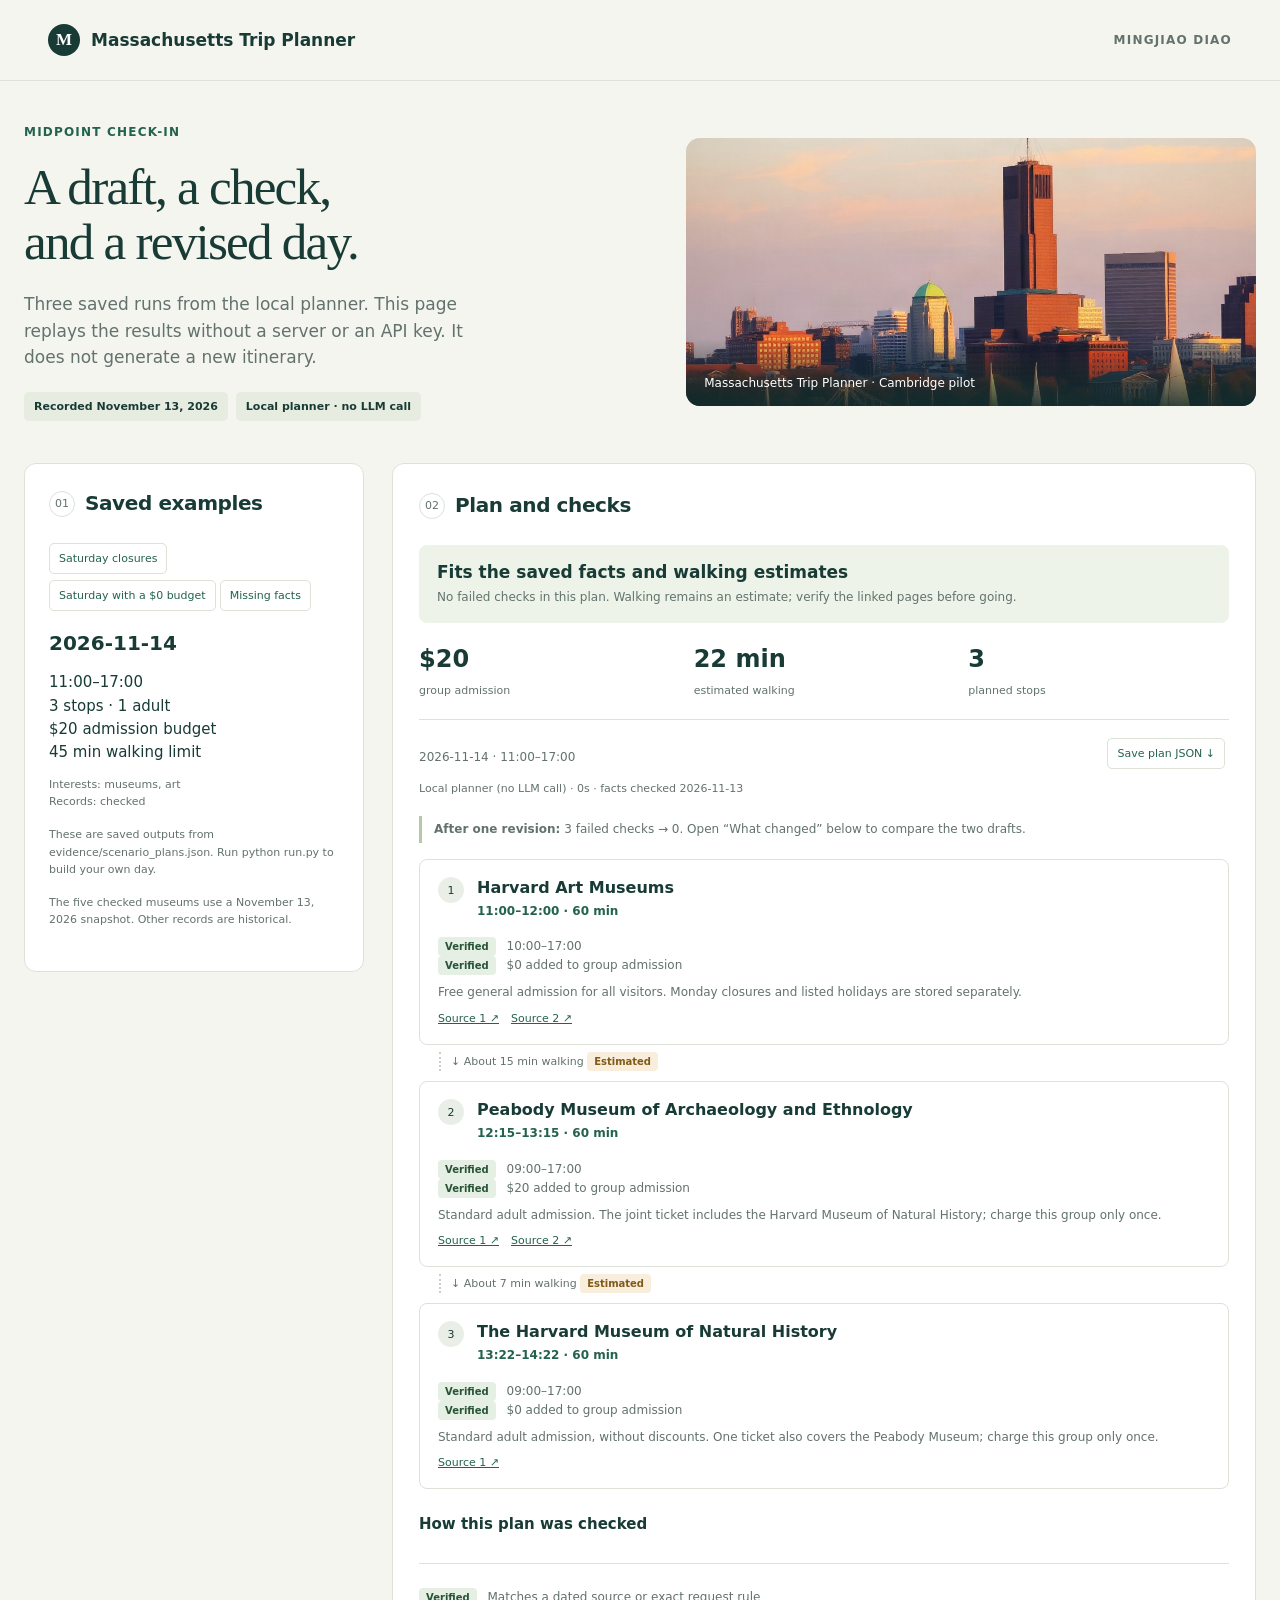
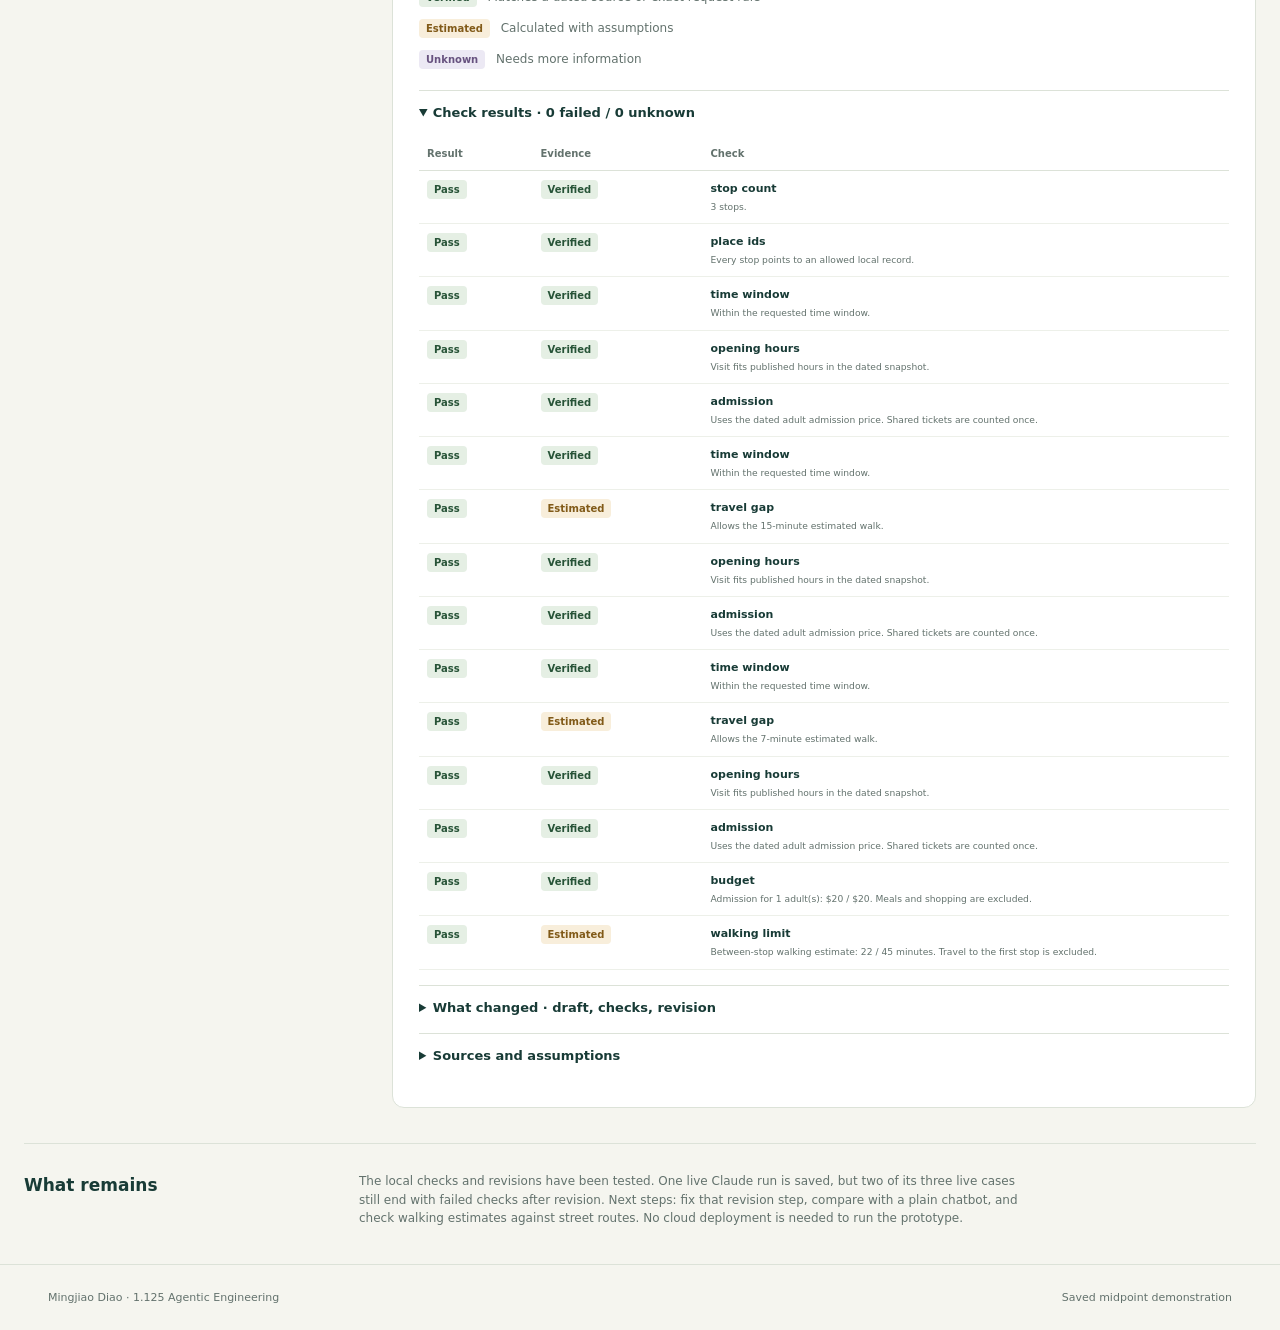
==== commit 4fdc6cfd: "Correct Claude status in docs and refresh local evaluation evidence - Record the Nov 16 live Claude " ====
--- a/docs/demo.html
+++ b/docs/demo.html
@@ -2,7 +2,7 @@
 <header><a class="brand" href="../README.md"><span class="brandmark">M</span> Massachusetts Trip Planner</a><span class="version">Mingjiao Diao</span></header><main>
 <section class="hero"><div><p class="eyebrow">MIDPOINT CHECK-IN</p><h1>A draft, a check,<br>and a revised day.</h1><p>Three saved runs from the local planner. This page replays the results without a server or an API key. It does not generate a new itinerary.</p><div class="hero-tags"><span>Recorded November 13, 2026</span><span>Local planner · no LLM call</span></div></div><figure><img src="../web/boston.jpg" alt="Illustrative Boston waterfront view"><figcaption>Massachusetts Trip Planner · Cambridge pilot</figcaption></figure></section>
 <div class="workspace"><aside class="input-panel"><div class="panel-heading"><span class="step">01</span><h2>Saved examples</h2></div><div class="examples" style="margin:0;border:0;padding:0"><button data-case="saturday_closures">Saturday closures</button><button data-case="saturday_free">Saturday with a $0 budget</button><button data-case="old_nature_records">Missing facts</button></div><div id="request-summary"></div><p class="field-note">These are saved outputs from evidence/scenario_plans.json. Run python run.py to build your own day.</p><p class="field-note">The five checked museums use a November 13, 2026 snapshot. Other records are historical.</p></aside><section class="output-panel"><div class="panel-heading"><span class="step">02</span><h2>Plan and checks</h2></div><div id="results"></div></section></div>
-<section class="scope-note"><h2>What remains</h2><p>The local checks and revisions have been tested. A real Claude API call, a plain-chatbot comparison and checks against street routes are the next steps. No cloud deployment is needed to run the prototype.</p></section></main><footer><span>Mingjiao Diao · 1.125 Agentic Engineering</span><span>Saved midpoint demonstration</span></footer><script>const saved={"saturday_closures": {"request": {"date": "2026-11-14", "start": "11:00", "end": "17:00", "adults": 1, "budget": 20, "max_walk_minutes": 45, "stop_count": 3, "interests": ["museums", "art"], "source_mode": "checked", "excluded_ids": [], "notes": ""}, "provider": "local", "provider_label": "Local planner (no LLM call)", "model": null, "model_usage": [], "candidate_count": 5, "candidates": [{"place_id": "0x89e377448897a76d:0xe34244cf7bf8f747", "name": "Harvard Art Museums", "matched_terms": ["art", "museum", "museums"], "match_score": 6}, {"place_id": "0x89e3774157d08287:0xe1392204489e893b", "name": "The Collection of Historical Scientific Instruments at the Putnam Gallery", "matched_terms": ["collection", "gallery", "museum", "museums"], "match_score": 6}, {"place_id": "0x89e37746dc6c2a43:0xe91ab7e7b2233d1c", "name": "Harvard Museum of the Ancient Near East", "matched_terms": ["collection", "museum", "museums"], "match_score": 4}, {"place_id": "0x89e37746d15ee397:0x120a9da97291d878", "name": "Peabody Museum of Archaeology and Ethnology", "matched_terms": ["museum", "museums"], "match_score": 3}, {"place_id": "0x89e377412f2ed67b:0x613d8c4648bcba7b", "name": "The Harvard Museum of Natural History", "matched_terms": ["museum", "museums"], "match_score": 3}], "trace": [{"step": "Find places", "detail": "Found 5 matching Cambridge records (up to 10)."}, {"step": "Draft plan", "detail": "Local baseline used the top-ranked records, one hour per stop."}, {"step": "Check plan", "detail": "3 failed checks; 0 unknown checks."}, {"step": "Revise plan", "detail": "Revised stops or times using the failed checks. The request stayed the same."}, {"step": "Check revised plan", "detail": "0 failed checks; 0 unknown checks."}], "attempts": [{"attempt": 0, "draft": [{"place_id": "0x89e377448897a76d:0xe34244cf7bf8f747", "start": "11:00", "duration_minutes": 60}, {"place_id": "0x89e3774157d08287:0xe1392204489e893b", "start": "12:10", "duration_minutes": 60}, {"place_id": "0x89e37746dc6c2a43:0xe91ab7e7b2233d1c", "start": "13:20", "duration_minutes": 60}], "result": {"checks": [{"rule": "stop_count", "result": "pass", "evidence": "verified", "message": "3 stops.", "place_id": null}, {"rule": "place_ids", "result": "pass", "evidence": "verified", "message": "Every stop points to an allowed local record.", "place_id": null}, {"rule": "time_window", "result": "pass", "evidence": "verified", "message": "Within the requested time window.", "place_id": "0x89e377448897a76d:0xe34244cf7bf8f747"}, {"rule": "opening_hours", "result": "pass", "evidence": "verified", "message": "Visit fits published hours in the dated snapshot.", "place_id": "0x89e377448897a76d:0xe34244cf7bf8f747"}, {"rule": "admission", "result": "pass", "evidence": "verified", "message": "Uses the dated adult admission price. Shared tickets are counted once.", "place_id": "0x89e377448897a76d:0xe34244cf7bf8f747"}, {"rule": "time_window", "result": "pass", "evidence": "verified", "message": "Within the requested time window.", "place_id": "0x89e3774157d08287:0xe1392204489e893b"}, {"rule": "travel_gap", "result": "fail", "evidence": "estimated", "message": "There is not enough time for the estimated walk.", "place_id": "0x89e3774157d08287:0xe1392204489e893b"}, {"rule": "opening_hours", "result": "fail", "evidence": "verified", "message": "The saved official schedule says closed on this date.", "place_id": "0x89e3774157d08287:0xe1392204489e893b"}, {"rule": "admission", "result": "pass", "evidence": "verified", "message": "Uses the dated adult admission price. Shared tickets are counted once.", "place_id": "0x89e3774157d08287:0xe1392204489e893b"}, {"rule": "time_window", "result": "pass", "evidence": "verified", "message": "Within the requested time window.", "place_id": "0x89e37746dc6c2a43:0xe91ab7e7b2233d1c"}, {"rule": "travel_gap", "result": "pass", "evidence": "estimated", "message": "Allows the 10-minute estimated walk.", "place_id": "0x89e37746dc6c2a43:0xe91ab7e7b2233d1c"}, {"rule": "opening_hours", "result": "fail", "evidence": "verified", "message": "The saved official schedule says closed on this date.", "place_id": "0x89e37746dc6c2a43:0xe91ab7e7b2233d1c"}, {"rule": "admission", "result": "pass", "evidence": "verified", "message": "Uses the dated adult admission price. Shared tickets are counted once.", "place_id": "0x89e37746dc6c2a43:0xe91ab7e7b2233d1c"}, {"rule": "budget", "result": "pass", "evidence": "verified", "message": "Admission for 1 adult(s): $0 / $20. Meals and shopping are excluded.", "place_id": null}, {"rule": "walking_limit", "result": "pass", "evidence": "estimated", "message": "Between-stop walking estimate: 22 / 45 minutes. Travel to the first stop is excluded.", "place_id": null}], "stops": [{"place_id": "0x89e377448897a76d:0xe34244cf7bf8f747", "name": "Harvard Art Museums", "start": "11:00", "end": "12:00", "duration_minutes": 60, "walk_before": null, "charged_admission_usd": 0, "record": {"place_id": "0x89e377448897a76d:0xe34244cf7bf8f747", "name": "Harvard Art Museums", "city": "Cambridge", "category": "culture", "categories": ["Art museum", "Cafe", "Gift shop", "Tourist attraction"], "address": "Harvard Art Museums, 32 Quincy St, Cambridge, MA 02138", "latitude": 42.3740898, "longitude": -71.1143582, "rating": 4.7, "review_count": 1177, "price": null, "historical_hours": null, "description": "Harvard's oldest museum, featuring European & American art from the Middle Ages to the present day.", "source_url": "https://www.google.com/maps?cid=16375726853001377607", "source_snapshot": "Google Local 2021", "metadata_source_line": 89957, "sampled_review_count": 6, "facts": {"hours": [["10:00", "17:00"]], "hours_status": "verified", "admission_usd": 0, "price_status": "verified", "ticket_group": "art", "source_urls": ["https://harvardartmuseums.org/visit", "https://harvardartmuseums.org/visit/policies/hours-closings"], "checked_at": "2026-11-13", "historical_hours": null, "historical_price_category": null, "note": "Free general admission for all visitors. Monday closures and listed holidays are stored separately."}}}, {"place_id": "0x89e3774157d08287:0xe1392204489e893b", "name": "The Collection of Historical Scientific Instruments at the Putnam Gallery", "start": "12:10", "end": "13:10", "duration_minutes": 60, "walk_before": {"from_id": "0x89e377448897a76d:0xe34244cf7bf8f747", "to_id": "0x89e3774157d08287:0xe1392204489e893b", "minutes": 12, "status": "estimated", "method": "Great-circle distance × 1.35, walking at 4 km/h, plus 5 minutes per leg. No street routing."}, "charged_admission_usd": 0, "record": {"place_id": "0x89e3774157d08287:0xe1392204489e893b", "name": "The Collection of Historical Scientific Instruments at the Putnam Gallery", "city": "Cambridge", "category": "culture", "categories": ["Science museum"], "address": "The Collection of Historical Scientific Instruments at the Putnam Gallery, 1 Oxford St, Cambridge, MA 02138", "latitude": 42.3766442, "longitude": -71.1161887, "rating": 4.6, "review_count": 58, "price": null, "historical_hours": [["Friday", "11AM–4PM"], ["Saturday", "Closed"], ["Sunday", "11AM–4PM"], ["Monday", "11AM–4PM"], ["Tuesday", "11AM–4PM"], ["Wednesday", "11AM–4PM"], ["Thursday", "11AM–4PM"]], "description": "", "source_url": "https://www.google.com/maps?cid=16229040133999855931", "source_snapshot": "Google Local 2021", "metadata_source_line": 60868, "sampled_review_count": 6, "facts": {"hours": [], "hours_status": "verified", "admission_usd": 0, "price_status": "verified", "ticket_group": "chsi", "source_urls": ["https://chsi.harvard.edu/visit-us"], "checked_at": "2026-11-13", "historical_hours": [["Friday", "11AM–4PM"], ["Saturday", "Closed"], ["Sunday", "11AM–4PM"], ["Monday", "11AM–4PM"], ["Tuesday", "11AM–4PM"], ["Wednesday", "11AM–4PM"], ["Thursday", "11AM–4PM"]], "historical_price_category": null, "note": "Free general admission. Open Sunday through Friday; closed Saturday."}}}, {"place_id": "0x89e37746dc6c2a43:0xe91ab7e7b2233d1c", "name": "Harvard Museum of the Ancient Near East", "start": "13:20", "end": "14:20", "duration_minutes": 60, "walk_before": {"from_id": "0x89e3774157d08287:0xe1392204489e893b", "to_id": "0x89e37746dc6c2a43:0xe91ab7e7b2233d1c", "minutes": 10, "status": "estimated", "method": "Great-circle distance × 1.35, walking at 4 km/h, plus 5 minutes per leg. No street routing."}, "charged_admission_usd": 0, "record": {"place_id": "0x89e37746dc6c2a43:0xe91ab7e7b2233d1c", "name": "Harvard Museum of the Ancient Near East", "city": "Cambridge", "category": "culture", "categories": ["Museum", "Archaeological museum", "Tourist attraction"], "address": "Harvard Museum of the Ancient Near East, 6 Divinity Ave, Cambridge, MA 02138", "latitude": 42.378068, "longitude": -71.11397, "rating": 4.5, "review_count": 104, "price": null, "historical_hours": [["Tuesday", "11AM–4PM"], ["Wednesday", "11AM–4PM"], ["Thursday", "11AM–4PM"], ["Friday", "11AM–4PM"], ["Saturday", "Closed"], ["Sunday", "11AM–4PM"], ["Monday", "11AM–4PM"]], "description": "Collection of archeological finds from the Near East, including Egypt, Israel, Iraq & Syria.", "source_url": "https://www.google.com/maps?cid=16796939965985668380", "source_snapshot": "Google Local 2021", "metadata_source_line": 73231, "sampled_review_count": 6, "facts": {"hours": [], "hours_status": "verified", "admission_usd": 0, "price_status": "verified", "ticket_group": "hmane", "source_urls": ["https://hmane.harvard.edu/visit"], "checked_at": "2026-11-13", "historical_hours": [["Tuesday", "11AM–4PM"], ["Wednesday", "11AM–4PM"], ["Thursday", "11AM–4PM"], ["Friday", "11AM–4PM"], ["Saturday", "Closed"], ["Sunday", "11AM–4PM"], ["Monday", "11AM–4PM"]], "historical_price_category": null, "note": "Free general admission. Open Sunday through Friday; closed Saturday."}}}], "has_failures": true, "has_unknowns": false, "status": "needs_change", "total_admission_usd": 0, "known_admission_usd": 0, "walking_minutes": 22, "failure_count": 3, "unknown_count": 0}}, {"attempt": 1, "draft": [{"place_id": "0x89e377448897a76d:0xe34244cf7bf8f747", "start": "11:00", "duration_minutes": 60}, {"place_id": "0x89e37746d15ee397:0x120a9da97291d878", "start": "12:15", "duration_minutes": 60}, {"place_id": "0x89e377412f2ed67b:0x613d8c4648bcba7b", "start": "13:22", "duration_minutes": 60}], "result": {"checks": [{"rule": "stop_count", "result": "pass", "evidence": "verified", "message": "3 stops.", "place_id": null}, {"rule": "place_ids", "result": "pass", "evidence": "verified", "message": "Every stop points to an allowed local record.", "place_id": null}, {"rule": "time_window", "result": "pass", "evidence": "verified", "message": "Within the requested time window.", "place_id": "0x89e377448897a76d:0xe34244cf7bf8f747"}, {"rule": "opening_hours", "result": "pass", "evidence": "verified", "message": "Visit fits published hours in the dated snapshot.", "place_id": "0x89e377448897a76d:0xe34244cf7bf8f747"}, {"rule": "admission", "result": "pass", "evidence": "verified", "message": "Uses the dated adult admission price. Shared tickets are counted once.", "place_id": "0x89e377448897a76d:0xe34244cf7bf8f747"}, {"rule": "time_window", "result": "pass", "evidence": "verified", "message": "Within the requested time window.", "place_id": "0x89e37746d15ee397:0x120a9da97291d878"}, {"rule": "travel_gap", "result": "pass", "evidence": "estimated", "message": "Allows the 15-minute estimated walk.", "place_id": "0x89e37746d15ee397:0x120a9da97291d878"}, {"rule": "opening_hours", "result": "pass", "evidence": "verified", "message": "Visit fits published hours in the dated snapshot.", "place_id": "0x89e37746d15ee397:0x120a9da97291d878"}, {"rule": "admission", "result": "pass", "evidence": "verified", "message": "Uses the dated adult admission price. Shared tickets are counted once.", "place_id": "0x89e37746d15ee397:0x120a9da97291d878"}, {"rule": "time_window", "result": "pass", "evidence": "verified", "message": "Within the requested time window.", "place_id": "0x89e377412f2ed67b:0x613d8c4648bcba7b"}, {"rule": "travel_gap", "result": "pass", "evidence": "estimated", "message": "Allows the 7-minute estimated walk.", "place_id": "0x89e377412f2ed67b:0x613d8c4648bcba7b"}, {"rule": "opening_hours", "result": "pass", "evidence": "verified", "message": "Visit fits published hours in the dated snapshot.", "place_id": "0x89e377412f2ed67b:0x613d8c4648bcba7b"}, {"rule": "admission", "result": "pass", "evidence": "verified", "message": "Uses the dated adult admission price. Shared tickets are counted once.", "place_id": "0x89e377412f2ed67b:0x613d8c4648bcba7b"}, {"rule": "budget", "result": "pass", "evidence": "verified", "message": "Admission for 1 adult(s): $20 / $20. Meals and shopping are excluded.", "place_id": null}, {"rule": "walking_limit", "result": "pass", "evidence": "estimated", "message": "Between-stop walking estimate: 22 / 45 minutes. Travel to the first stop is excluded.", "place_id": null}], "stops": [{"place_id": "0x89e377448897a76d:0xe34244cf7bf8f747", "name": "Harvard Art Museums", "start": "11:00", "end": "12:00", "duration_minutes": 60, "walk_before": null, "charged_admission_usd": 0, "record": {"place_id": "0x89e377448897a76d:0xe34244cf7bf8f747", "name": "Harvard Art Museums", "city": "Cambridge", "category": "culture", "categories": ["Art museum", "Cafe", "Gift shop", "Tourist attraction"], "address": "Harvard Art Museums, 32 Quincy St, Cambridge, MA 02138", "latitude": 42.3740898, "longitude": -71.1143582, "rating": 4.7, "review_count": 1177, "price": null, "historical_hours": null, "description": "Harvard's oldest museum, featuring European & American art from the Middle Ages to the present day.", "source_url": "https://www.google.com/maps?cid=16375726853001377607", "source_snapshot": "Google Local 2021", "metadata_source_line": 89957, "sampled_review_count": 6, "facts": {"hours": [["10:00", "17:00"]], "hours_status": "verified", "admission_usd": 0, "price_status": "verified", "ticket_group": "art", "source_urls": ["https://harvardartmuseums.org/visit", "https://harvardartmuseums.org/visit/policies/hours-closings"], "checked_at": "2026-11-13", "historical_hours": null, "historical_price_category": null, "note": "Free general admission for all visitors. Monday closures and listed holidays are stored separately."}}}, {"place_id": "0x89e37746d15ee397:0x120a9da97291d878", "name": "Peabody Museum of Archaeology and Ethnology", "start": "12:15", "end": "13:15", "duration_minutes": 60, "walk_before": {"from_id": "0x89e377448897a76d:0xe34244cf7bf8f747", "to_id": "0x89e37746d15ee397:0x120a9da97291d878", "minutes": 15, "status": "estimated", "method": "Great-circle distance × 1.35, walking at 4 km/h, plus 5 minutes per leg. No street routing."}, "charged_admission_usd": 20, "record": {"place_id": "0x89e37746d15ee397:0x120a9da97291d878", "name": "Peabody Museum of Archaeology and Ethnology", "city": "Cambridge", "category": "culture", "categories": ["Museum", "Tourist attraction"], "address": "Peabody Museum of Archaeology and Ethnology, 11 Divinity Ave, Cambridge, MA 02138", "latitude": 42.378195999999996, "longitude": -71.11493, "rating": 4.6, "review_count": 435, "price": null, "historical_hours": [["Saturday", "9AM–5PM"], ["Sunday", "9AM–5PM"], ["Monday", "9AM–5PM"], ["Tuesday", "9AM–5PM"], ["Wednesday", "9AM–5PM"], ["Thursday", "9AM–5PM"], ["Friday", "9AM–5PM"]], "description": "Harvard museum with ancient cultures' artifacts & archeology, plus access to Natural History Museum.", "source_url": "https://www.google.com/maps?cid=1300024793547004024", "source_snapshot": "Google Local 2021", "metadata_source_line": 74943, "sampled_review_count": 6, "facts": {"hours": [["09:00", "17:00"]], "hours_status": "verified", "admission_usd": 20, "price_status": "verified", "ticket_group": "hmnh-peabody", "source_urls": ["https://peabody.harvard.edu/hours-admission", "https://www.hmnh.harvard.edu/plan-your-visit"], "checked_at": "2026-11-13", "historical_hours": [["Saturday", "9AM–5PM"], ["Sunday", "9AM–5PM"], ["Monday", "9AM–5PM"], ["Tuesday", "9AM–5PM"], ["Wednesday", "9AM–5PM"], ["Thursday", "9AM–5PM"], ["Friday", "9AM–5PM"]], "historical_price_category": null, "note": "Standard adult admission. The joint ticket includes the Harvard Museum of Natural History; charge this group only once."}}}, {"place_id": "0x89e377412f2ed67b:0x613d8c4648bcba7b", "name": "The Harvard Museum of Natural History", "start": "13:22", "end": "14:22", "duration_minutes": 60, "walk_before": {"from_id": "0x89e37746d15ee397:0x120a9da97291d878", "to_id": "0x89e377412f2ed67b:0x613d8c4648bcba7b", "minutes": 7, "status": "estimated", "method": "Great-circle distance × 1.35, walking at 4 km/h, plus 5 minutes per leg. No street routing."}, "charged_admission_usd": 0, "record": {"place_id": "0x89e377412f2ed67b:0x613d8c4648bcba7b", "name": "The Harvard Museum of Natural History", "city": "Cambridge", "category": "culture", "categories": ["Natural history museum"], "address": "The Harvard Museum of Natural History, 26 Oxford St, Cambridge, MA 02138", "latitude": 42.3784626, "longitude": -71.1155576, "rating": 4.7, "review_count": 2903, "price": null, "historical_hours": [["Sunday", "9AM–5PM"], ["Monday", "9AM–5PM"], ["Tuesday", "9AM–5PM"], ["Wednesday", "9AM–5PM"], ["Thursday", "9AM–5PM"], ["Friday", "9AM–5PM"], ["Saturday", "9AM–5PM"]], "description": "Extensive natural-science collections, including animals, minerals & the famous Glass Flowers.", "source_url": "https://www.google.com/maps?cid=7006910828754287227", "source_snapshot": "Google Local 2021", "metadata_source_line": 92192, "sampled_review_count": 6, "facts": {"hours": [["09:00", "17:00"]], "hours_status": "verified", "admission_usd": 20, "price_status": "verified", "ticket_group": "hmnh-peabody", "source_urls": ["https://www.hmnh.harvard.edu/plan-your-visit"], "checked_at": "2026-11-13", "historical_hours": [["Sunday", "9AM–5PM"], ["Monday", "9AM–5PM"], ["Tuesday", "9AM–5PM"], ["Wednesday", "9AM–5PM"], ["Thursday", "9AM–5PM"], ["Friday", "9AM–5PM"], ["Saturday", "9AM–5PM"]], "historical_price_category": null, "note": "Standard adult admission, without discounts. One ticket also covers the Peabody Museum; charge this group only once."}}}], "has_failures": false, "has_unknowns": false, "status": "fits_estimates", "total_admission_usd": 20, "known_admission_usd": 20, "walking_minutes": 22, "failure_count": 0, "unknown_count": 0}}], "result": {"checks": [{"rule": "stop_count", "result": "pass", "evidence": "verified", "message": "3 stops.", "place_id": null}, {"rule": "place_ids", "result": "pass", "evidence": "verified", "message": "Every stop points to an allowed local record.", "place_id": null}, {"rule": "time_window", "result": "pass", "evidence": "verified", "message": "Within the requested time window.", "place_id": "0x89e377448897a76d:0xe34244cf7bf8f747"}, {"rule": "opening_hours", "result": "pass", "evidence": "verified", "message": "Visit fits published hours in the dated snapshot.", "place_id": "0x89e377448897a76d:0xe34244cf7bf8f747"}, {"rule": "admission", "result": "pass", "evidence": "verified", "message": "Uses the dated adult admission price. Shared tickets are counted once.", "place_id": "0x89e377448897a76d:0xe34244cf7bf8f747"}, {"rule": "time_window", "result": "pass", "evidence": "verified", "message": "Within the requested time window.", "place_id": "0x89e37746d15ee397:0x120a9da97291d878"}, {"rule": "travel_gap", "result": "pass", "evidence": "estimated", "message": "Allows the 15-minute estimated walk.", "place_id": "0x89e37746d15ee397:0x120a9da97291d878"}, {"rule": "opening_hours", "result": "pass", "evidence": "verified", "message": "Visit fits published hours in the dated snapshot.", "place_id": "0x89e37746d15ee397:0x120a9da97291d878"}, {"rule": "admission", "result": "pass", "evidence": "verified", "message": "Uses the dated adult admission price. Shared tickets are counted once.", "place_id": "0x89e37746d15ee397:0x120a9da97291d878"}, {"rule": "time_window", "result": "pass", "evidence": "verified", "message": "Within the requested time window.", "place_id": "0x89e377412f2ed67b:0x613d8c4648bcba7b"}, {"rule": "travel_gap", "result": "pass", "evidence": "estimated", "message": "Allows the 7-minute estimated walk.", "place_id": "0x89e377412f2ed67b:0x613d8c4648bcba7b"}, {"rule": "opening_hours", "result": "pass", "evidence": "verified", "message": "Visit fits published hours in the dated snapshot.", "place_id": "0x89e377412f2ed67b:0x613d8c4648bcba7b"}, {"rule": "admission", "result": "pass", "evidence": "verified", "message": "Uses the dated adult admission price. Shared tickets are counted once.", "place_id": "0x89e377412f2ed67b:0x613d8c4648bcba7b"}, {"rule": "budget", "result": "pass", "evidence": "verified", "message": "Admission for 1 adult(s): $20 / $20. Meals and shopping are excluded.", "place_id": null}, {"rule": "walking_limit", "result": "pass", "evidence": "estimated", "message": "Between-stop walking estimate: 22 / 45 minutes. Travel to the first stop is excluded.", "place_id": null}], "stops": [{"place_id": "0x89e377448897a76d:0xe34244cf7bf8f747", "name": "Harvard Art Museums", "start": "11:00", "end": "12:00", "duration_minutes": 60, "walk_before": null, "charged_admission_usd": 0, "record": {"place_id": "0x89e377448897a76d:0xe34244cf7bf8f747", "name": "Harvard Art Museums", "city": "Cambridge", "category": "culture", "categories": ["Art museum", "Cafe", "Gift shop", "Tourist attraction"], "address": "Harvard Art Museums, 32 Quincy St, Cambridge, MA 02138", "latitude": 42.3740898, "longitude": -71.1143582, "rating": 4.7, "review_count": 1177, "price": null, "historical_hours": null, "description": "Harvard's oldest museum, featuring European & American art from the Middle Ages to the present day.", "source_url": "https://www.google.com/maps?cid=16375726853001377607", "source_snapshot": "Google Local 2021", "metadata_source_line": 89957, "sampled_review_count": 6, "facts": {"hours": [["10:00", "17:00"]], "hours_status": "verified", "admission_usd": 0, "price_status": "verified", "ticket_group": "art", "source_urls": ["https://harvardartmuseums.org/visit", "https://harvardartmuseums.org/visit/policies/hours-closings"], "checked_at": "2026-11-13", "historical_hours": null, "historical_price_category": null, "note": "Free general admission for all visitors. Monday closures and listed holidays are stored separately."}}}, {"place_id": "0x89e37746d15ee397:0x120a9da97291d878", "name": "Peabody Museum of Archaeology and Ethnology", "start": "12:15", "end": "13:15", "duration_minutes": 60, "walk_before": {"from_id": "0x89e377448897a76d:0xe34244cf7bf8f747", "to_id": "0x89e37746d15ee397:0x120a9da97291d878", "minutes": 15, "status": "estimated", "method": "Great-circle distance × 1.35, walking at 4 km/h, plus 5 minutes per leg. No street routing."}, "charged_admission_usd": 20, "record": {"place_id": "0x89e37746d15ee397:0x120a9da97291d878", "name": "Peabody Museum of Archaeology and Ethnology", "city": "Cambridge", "category": "culture", "categories": ["Museum", "Tourist attraction"], "address": "Peabody Museum of Archaeology and Ethnology, 11 Divinity Ave, Cambridge, MA 02138", "latitude": 42.378195999999996, "longitude": -71.11493, "rating": 4.6, "review_count": 435, "price": null, "historical_hours": [["Saturday", "9AM–5PM"], ["Sunday", "9AM–5PM"], ["Monday", "9AM–5PM"], ["Tuesday", "9AM–5PM"], ["Wednesday", "9AM–5PM"], ["Thursday", "9AM–5PM"], ["Friday", "9AM–5PM"]], "description": "Harvard museum with ancient cultures' artifacts & archeology, plus access to Natural History Museum.", "source_url": "https://www.google.com/maps?cid=1300024793547004024", "source_snapshot": "Google Local 2021", "metadata_source_line": 74943, "sampled_review_count": 6, "facts": {"hours": [["09:00", "17:00"]], "hours_status": "verified", "admission_usd": 20, "price_status": "verified", "ticket_group": "hmnh-peabody", "source_urls": ["https://peabody.harvard.edu/hours-admission", "https://www.hmnh.harvard.edu/plan-your-visit"], "checked_at": "2026-11-13", "historical_hours": [["Saturday", "9AM–5PM"], ["Sunday", "9AM–5PM"], ["Monday", "9AM–5PM"], ["Tuesday", "9AM–5PM"], ["Wednesday", "9AM–5PM"], ["Thursday", "9AM–5PM"], ["Friday", "9AM–5PM"]], "historical_price_category": null, "note": "Standard adult admission. The joint ticket includes the Harvard Museum of Natural History; charge this group only once."}}}, {"place_id": "0x89e377412f2ed67b:0x613d8c4648bcba7b", "name": "The Harvard Museum of Natural History", "start": "13:22", "end": "14:22", "duration_minutes": 60, "walk_before": {"from_id": "0x89e37746d15ee397:0x120a9da97291d878", "to_id": "0x89e377412f2ed67b:0x613d8c4648bcba7b", "minutes": 7, "status": "estimated", "method": "Great-circle distance × 1.35, walking at 4 km/h, plus 5 minutes per leg. No street routing."}, "charged_admission_usd": 0, "record": {"place_id": "0x89e377412f2ed67b:0x613d8c4648bcba7b", "name": "The Harvard Museum of Natural History", "city": "Cambridge", "category": "culture", "categories": ["Natural history museum"], "address": "The Harvard Museum of Natural History, 26 Oxford St, Cambridge, MA 02138", "latitude": 42.3784626, "longitude": -71.1155576, "rating": 4.7, "review_count": 2903, "price": null, "historical_hours": [["Sunday", "9AM–5PM"], ["Monday", "9AM–5PM"], ["Tuesday", "9AM–5PM"], ["Wednesday", "9AM–5PM"], ["Thursday", "9AM–5PM"], ["Friday", "9AM–5PM"], ["Saturday", "9AM–5PM"]], "description": "Extensive natural-science collections, including animals, minerals & the famous Glass Flowers.", "source_url": "https://www.google.com/maps?cid=7006910828754287227", "source_snapshot": "Google Local 2021", "metadata_source_line": 92192, "sampled_review_count": 6, "facts": {"hours": [["09:00", "17:00"]], "hours_status": "verified", "admission_usd": 20, "price_status": "verified", "ticket_group": "hmnh-peabody", "source_urls": ["https://www.hmnh.harvard.edu/plan-your-visit"], "checked_at": "2026-11-13", "historical_hours": [["Sunday", "9AM–5PM"], ["Monday", "9AM–5PM"], ["Tuesday", "9AM–5PM"], ["Wednesday", "9AM–5PM"], ["Thursday", "9AM–5PM"], ["Friday", "9AM–5PM"], ["Saturday", "9AM–5PM"]], "historical_price_category": null, "note": "Standard adult admission, without discounts. One ticket also covers the Peabody Museum; charge this group only once."}}}], "has_failures": false, "has_unknowns": false, "status": "fits_estimates", "total_admission_usd": 20, "known_admission_usd": 20, "walking_minutes": 22, "failure_count": 0, "unknown_count": 0}, "search": {"orders_examined": 60, "search_timed_out": false}, "elapsed_seconds": 0.0, "walking_method": "Great-circle distance × 1.35, walking at 4 km/h, plus 5 minutes per leg. No street routing.", "snapshot_date": "2026-11-13", "limits": ["Cambridge pilot, one day, adults only.", "Admission budget only; meals, shopping and travel to the first stop are excluded.", "Walking times are geometric estimates, not street routes or accessibility guidance.", "Verified means checked against a dated official source, not guaranteed live availability."]}, "saturday_free": {"request": {"date": "2026-11-14", "start": "11:00", "end": "17:00", "adults": 1, "budget": 0, "max_walk_minutes": 45, "stop_count": 3, "interests": ["museums", "art"], "source_mode": "checked", "excluded_ids": [], "notes": ""}, "provider": "local", "provider_label": "Local planner (no LLM call)", "model": null, "model_usage": [], "candidate_count": 5, "candidates": [{"place_id": "0x89e377448897a76d:0xe34244cf7bf8f747", "name": "Harvard Art Museums", "matched_terms": ["art", "museum", "museums"], "match_score": 6}, {"place_id": "0x89e3774157d08287:0xe1392204489e893b", "name": "The Collection of Historical Scientific Instruments at the Putnam Gallery", "matched_terms": ["collection", "gallery", "museum", "museums"], "match_score": 6}, {"place_id": "0x89e37746dc6c2a43:0xe91ab7e7b2233d1c", "name": "Harvard Museum of the Ancient Near East", "matched_terms": ["collection", "museum", "museums"], "match_score": 4}, {"place_id": "0x89e37746d15ee397:0x120a9da97291d878", "name": "Peabody Museum of Archaeology and Ethnology", "matched_terms": ["museum", "museums"], "match_score": 3}, {"place_id": "0x89e377412f2ed67b:0x613d8c4648bcba7b", "name": "The Harvard Museum of Natural History", "matched_terms": ["museum", "museums"], "match_score": 3}], "trace": [{"step": "Find places", "detail": "Found 5 matching Cambridge records (up to 10)."}, {"step": "Draft plan", "detail": "Local baseline used the top-ranked records, one hour per stop."}, {"step": "Check plan", "detail": "3 failed checks; 0 unknown checks."}, {"step": "Stop", "detail": "No one-hour-per-stop plan fits these constraints in the retrieved records. Try fewer stops, more time, or a different date."}], "attempts": [{"attempt": 0, "draft": [{"place_id": "0x89e377448897a76d:0xe34244cf7bf8f747", "start": "11:00", "duration_minutes": 60}, {"place_id": "0x89e3774157d08287:0xe1392204489e893b", "start": "12:10", "duration_minutes": 60}, {"place_id": "0x89e37746dc6c2a43:0xe91ab7e7b2233d1c", "start": "13:20", "duration_minutes": 60}], "result": {"checks": [{"rule": "stop_count", "result": "pass", "evidence": "verified", "message": "3 stops.", "place_id": null}, {"rule": "place_ids", "result": "pass", "evidence": "verified", "message": "Every stop points to an allowed local record.", "place_id": null}, {"rule": "time_window", "result": "pass", "evidence": "verified", "message": "Within the requested time window.", "place_id": "0x89e377448897a76d:0xe34244cf7bf8f747"}, {"rule": "opening_hours", "result": "pass", "evidence": "verified", "message": "Visit fits published hours in the dated snapshot.", "place_id": "0x89e377448897a76d:0xe34244cf7bf8f747"}, {"rule": "admission", "result": "pass", "evidence": "verified", "message": "Uses the dated adult admission price. Shared tickets are counted once.", "place_id": "0x89e377448897a76d:0xe34244cf7bf8f747"}, {"rule": "time_window", "result": "pass", "evidence": "verified", "message": "Within the requested time window.", "place_id": "0x89e3774157d08287:0xe1392204489e893b"}, {"rule": "travel_gap", "result": "fail", "evidence": "estimated", "message": "There is not enough time for the estimated walk.", "place_id": "0x89e3774157d08287:0xe1392204489e893b"}, {"rule": "opening_hours", "result": "fail", "evidence": "verified", "message": "The saved official schedule says closed on this date.", "place_id": "0x89e3774157d08287:0xe1392204489e893b"}, {"rule": "admission", "result": "pass", "evidence": "verified", "message": "Uses the dated adult admission price. Shared tickets are counted once.", "place_id": "0x89e3774157d08287:0xe1392204489e893b"}, {"rule": "time_window", "result": "pass", "evidence": "verified", "message": "Within the requested time window.", "place_id": "0x89e37746dc6c2a43:0xe91ab7e7b2233d1c"}, {"rule": "travel_gap", "result": "pass", "evidence": "estimated", "message": "Allows the 10-minute estimated walk.", "place_id": "0x89e37746dc6c2a43:0xe91ab7e7b2233d1c"}, {"rule": "opening_hours", "result": "fail", "evidence": "verified", "message": "The saved official schedule says closed on this date.", "place_id": "0x89e37746dc6c2a43:0xe91ab7e7b2233d1c"}, {"rule": "admission", "result": "pass", "evidence": "verified", "message": "Uses the dated adult admission price. Shared tickets are counted once.", "place_id": "0x89e37746dc6c2a43:0xe91ab7e7b2233d1c"}, {"rule": "budget", "result": "pass", "evidence": "verified", "message": "Admission for 1 adult(s): $0 / $0. Meals and shopping are excluded.", "place_id": null}, {"rule": "walking_limit", "result": "pass", "evidence": "estimated", "message": "Between-stop walking estimate: 22 / 45 minutes. Travel to the first stop is excluded.", "place_id": null}], "stops": [{"place_id": "0x89e377448897a76d:0xe34244cf7bf8f747", "name": "Harvard Art Museums", "start": "11:00", "end": "12:00", "duration_minutes": 60, "walk_before": null, "charged_admission_usd": 0, "record": {"place_id": "0x89e377448897a76d:0xe34244cf7bf8f747", "name": "Harvard Art Museums", "city": "Cambridge", "category": "culture", "categories": ["Art museum", "Cafe", "Gift shop", "Tourist attraction"], "address": "Harvard Art Museums, 32 Quincy St, Cambridge, MA 02138", "latitude": 42.3740898, "longitude": -71.1143582, "rating": 4.7, "review_count": 1177, "price": null, "historical_hours": null, "description": "Harvard's oldest museum, featuring European & American art from the Middle Ages to the present day.", "source_url": "https://www.google.com/maps?cid=16375726853001377607", "source_snapshot": "Google Local 2021", "metadata_source_line": 89957, "sampled_review_count": 6, "facts": {"hours": [["10:00", "17:00"]], "hours_status": "verified", "admission_usd": 0, "price_status": "verified", "ticket_group": "art", "source_urls": ["https://harvardartmuseums.org/visit", "https://harvardartmuseums.org/visit/policies/hours-closings"], "checked_at": "2026-11-13", "historical_hours": null, "historical_price_category": null, "note": "Free general admission for all visitors. Monday closures and listed holidays are stored separately."}}}, {"place_id": "0x89e3774157d08287:0xe1392204489e893b", "name": "The Collection of Historical Scientific Instruments at the Putnam Gallery", "start": "12:10", "end": "13:10", "duration_minutes": 60, "walk_before": {"from_id": "0x89e377448897a76d:0xe34244cf7bf8f747", "to_id": "0x89e3774157d08287:0xe1392204489e893b", "minutes": 12, "status": "estimated", "method": "Great-circle distance × 1.35, walking at 4 km/h, plus 5 minutes per leg. No street routing."}, "charged_admission_usd": 0, "record": {"place_id": "0x89e3774157d08287:0xe1392204489e893b", "name": "The Collection of Historical Scientific Instruments at the Putnam Gallery", "city": "Cambridge", "category": "culture", "categories": ["Science museum"], "address": "The Collection of Historical Scientific Instruments at the Putnam Gallery, 1 Oxford St, Cambridge, MA 02138", "latitude": 42.3766442, "longitude": -71.1161887, "rating": 4.6, "review_count": 58, "price": null, "historical_hours": [["Friday", "11AM–4PM"], ["Saturday", "Closed"], ["Sunday", "11AM–4PM"], ["Monday", "11AM–4PM"], ["Tuesday", "11AM–4PM"], ["Wednesday", "11AM–4PM"], ["Thursday", "11AM–4PM"]], "description": "", "source_url": "https://www.google.com/maps?cid=16229040133999855931", "source_snapshot": "Google Local 2021", "metadata_source_line": 60868, "sampled_review_count": 6, "facts": {"hours": [], "hours_status": "verified", "admission_usd": 0, "price_status": "verified", "ticket_group": "chsi", "source_urls": ["https://chsi.harvard.edu/visit-us"], "checked_at": "2026-11-13", "historical_hours": [["Friday", "11AM–4PM"], ["Saturday", "Closed"], ["Sunday", "11AM–4PM"], ["Monday", "11AM–4PM"], ["Tuesday", "11AM–4PM"], ["Wednesday", "11AM–4PM"], ["Thursday", "11AM–4PM"]], "historical_price_category": null, "note": "Free general admission. Open Sunday through Friday; closed Saturday."}}}, {"place_id": "0x89e37746dc6c2a43:0xe91ab7e7b2233d1c", "name": "Harvard Museum of the Ancient Near East", "start": "13:20", "end": "14:20", "duration_minutes": 60, "walk_before": {"from_id": "0x89e3774157d08287:0xe1392204489e893b", "to_id": "0x89e37746dc6c2a43:0xe91ab7e7b2233d1c", "minutes": 10, "status": "estimated", "method": "Great-circle distance × 1.35, walking at 4 km/h, plus 5 minutes per leg. No street routing."}, "charged_admission_usd": 0, "record": {"place_id": "0x89e37746dc6c2a43:0xe91ab7e7b2233d1c", "name": "Harvard Museum of the Ancient Near East", "city": "Cambridge", "category": "culture", "categories": ["Museum", "Archaeological museum", "Tourist attraction"], "address": "Harvard Museum of the Ancient Near East, 6 Divinity Ave, Cambridge, MA 02138", "latitude": 42.378068, "longitude": -71.11397, "rating": 4.5, "review_count": 104, "price": null, "historical_hours": [["Tuesday", "11AM–4PM"], ["Wednesday", "11AM–4PM"], ["Thursday", "11AM–4PM"], ["Friday", "11AM–4PM"], ["Saturday", "Closed"], ["Sunday", "11AM–4PM"], ["Monday", "11AM–4PM"]], "description": "Collection of archeological finds from the Near East, including Egypt, Israel, Iraq & Syria.", "source_url": "https://www.google.com/maps?cid=16796939965985668380", "source_snapshot": "Google Local 2021", "metadata_source_line": 73231, "sampled_review_count": 6, "facts": {"hours": [], "hours_status": "verified", "admission_usd": 0, "price_status": "verified", "ticket_group": "hmane", "source_urls": ["https://hmane.harvard.edu/visit"], "checked_at": "2026-11-13", "historical_hours": [["Tuesday", "11AM–4PM"], ["Wednesday", "11AM–4PM"], ["Thursday", "11AM–4PM"], ["Friday", "11AM–4PM"], ["Saturday", "Closed"], ["Sunday", "11AM–4PM"], ["Monday", "11AM–4PM"]], "historical_price_category": null, "note": "Free general admission. Open Sunday through Friday; closed Saturday."}}}], "has_failures": true, "has_unknowns": false, "status": "needs_change", "total_admission_usd": 0, "known_admission_usd": 0, "walking_minutes": 22, "failure_count": 3, "unknown_count": 0}}], "result": {"checks": [{"rule": "stop_count", "result": "pass", "evidence": "verified", "message": "3 stops.", "place_id": null}, {"rule": "place_ids", "result": "pass", "evidence": "verified", "message": "Every stop points to an allowed local record.", "place_id": null}, {"rule": "time_window", "result": "pass", "evidence": "verified", "message": "Within the requested time window.", "place_id": "0x89e377448897a76d:0xe34244cf7bf8f747"}, {"rule": "opening_hours", "result": "pass", "evidence": "verified", "message": "Visit fits published hours in the dated snapshot.", "place_id": "0x89e377448897a76d:0xe34244cf7bf8f747"}, {"rule": "admission", "result": "pass", "evidence": "verified", "message": "Uses the dated adult admission price. Shared tickets are counted once.", "place_id": "0x89e377448897a76d:0xe34244cf7bf8f747"}, {"rule": "time_window", "result": "pass", "evidence": "verified", "message": "Within the requested time window.", "place_id": "0x89e3774157d08287:0xe1392204489e893b"}, {"rule": "travel_gap", "result": "fail", "evidence": "estimated", "message": "There is not enough time for the estimated walk.", "place_id": "0x89e3774157d08287:0xe1392204489e893b"}, {"rule": "opening_hours", "result": "fail", "evidence": "verified", "message": "The saved official schedule says closed on this date.", "place_id": "0x89e3774157d08287:0xe1392204489e893b"}, {"rule": "admission", "result": "pass", "evidence": "verified", "message": "Uses the dated adult admission price. Shared tickets are counted once.", "place_id": "0x89e3774157d08287:0xe1392204489e893b"}, {"rule": "time_window", "result": "pass", "evidence": "verified", "message": "Within the requested time window.", "place_id": "0x89e37746dc6c2a43:0xe91ab7e7b2233d1c"}, {"rule": "travel_gap", "result": "pass", "evidence": "estimated", "message": "Allows the 10-minute estimated walk.", "place_id": "0x89e37746dc6c2a43:0xe91ab7e7b2233d1c"}, {"rule": "opening_hours", "result": "fail", "evidence": "verified", "message": "The saved official schedule says closed on this date.", "place_id": "0x89e37746dc6c2a43:0xe91ab7e7b2233d1c"}, {"rule": "admission", "result": "pass", "evidence": "verified", "message": "Uses the dated adult admission price. Shared tickets are counted once.", "place_id": "0x89e37746dc6c2a43:0xe91ab7e7b2233d1c"}, {"rule": "budget", "result": "pass", "evidence": "verified", "message": "Admission for 1 adult(s): $0 / $0. Meals and shopping are excluded.", "place_id": null}, {"rule": "walking_limit", "result": "pass", "evidence": "estimated", "message": "Between-stop walking estimate: 22 / 45 minutes. Travel to the first stop is excluded.", "place_id": null}], "stops": [{"place_id": "0x89e377448897a76d:0xe34244cf7bf8f747", "name": "Harvard Art Museums", "start": "11:00", "end": "12:00", "duration_minutes": 60, "walk_before": null, "charged_admission_usd": 0, "record": {"place_id": "0x89e377448897a76d:0xe34244cf7bf8f747", "name": "Harvard Art Museums", "city": "Cambridge", "category": "culture", "categories": ["Art museum", "Cafe", "Gift shop", "Tourist attraction"], "address": "Harvard Art Museums, 32 Quincy St, Cambridge, MA 02138", "latitude": 42.3740898, "longitude": -71.1143582, "rating": 4.7, "review_count": 1177, "price": null, "historical_hours": null, "description": "Harvard's oldest museum, featuring European & American art from the Middle Ages to the present day.", "source_url": "https://www.google.com/maps?cid=16375726853001377607", "source_snapshot": "Google Local 2021", "metadata_source_line": 89957, "sampled_review_count": 6, "facts": {"hours": [["10:00", "17:00"]], "hours_status": "verified", "admission_usd": 0, "price_status": "verified", "ticket_group": "art", "source_urls": ["https://harvardartmuseums.org/visit", "https://harvardartmuseums.org/visit/policies/hours-closings"], "checked_at": "2026-11-13", "historical_hours": null, "historical_price_category": null, "note": "Free general admission for all visitors. Monday closures and listed holidays are stored separately."}}}, {"place_id": "0x89e3774157d08287:0xe1392204489e893b", "name": "The Collection of Historical Scientific Instruments at the Putnam Gallery", "start": "12:10", "end": "13:10", "duration_minutes": 60, "walk_before": {"from_id": "0x89e377448897a76d:0xe34244cf7bf8f747", "to_id": "0x89e3774157d08287:0xe1392204489e893b", "minutes": 12, "status": "estimated", "method": "Great-circle distance × 1.35, walking at 4 km/h, plus 5 minutes per leg. No street routing."}, "charged_admission_usd": 0, "record": {"place_id": "0x89e3774157d08287:0xe1392204489e893b", "name": "The Collection of Historical Scientific Instruments at the Putnam Gallery", "city": "Cambridge", "category": "culture", "categories": ["Science museum"], "address": "The Collection of Historical Scientific Instruments at the Putnam Gallery, 1 Oxford St, Cambridge, MA 02138", "latitude": 42.3766442, "longitude": -71.1161887, "rating": 4.6, "review_count": 58, "price": null, "historical_hours": [["Friday", "11AM–4PM"], ["Saturday", "Closed"], ["Sunday", "11AM–4PM"], ["Monday", "11AM–4PM"], ["Tuesday", "11AM–4PM"], ["Wednesday", "11AM–4PM"], ["Thursday", "11AM–4PM"]], "description": "", "source_url": "https://www.google.com/maps?cid=16229040133999855931", "source_snapshot": "Google Local 2021", "metadata_source_line": 60868, "sampled_review_count": 6, "facts": {"hours": [], "hours_status": "verified", "admission_usd": 0, "price_status": "verified", "ticket_group": "chsi", "source_urls": ["https://chsi.harvard.edu/visit-us"], "checked_at": "2026-11-13", "historical_hours": [["Friday", "11AM–4PM"], ["Saturday", "Closed"], ["Sunday", "11AM–4PM"], ["Monday", "11AM–4PM"], ["Tuesday", "11AM–4PM"], ["Wednesday", "11AM–4PM"], ["Thursday", "11AM–4PM"]], "historical_price_category": null, "note": "Free general admission. Open Sunday through Friday; closed Saturday."}}}, {"place_id": "0x89e37746dc6c2a43:0xe91ab7e7b2233d1c", "name": "Harvard Museum of the Ancient Near East", "start": "13:20", "end": "14:20", "duration_minutes": 60, "walk_before": {"from_id": "0x89e3774157d08287:0xe1392204489e893b", "to_id": "0x89e37746dc6c2a43:0xe91ab7e7b2233d1c", "minutes": 10, "status": "estimated", "method": "Great-circle distance × 1.35, walking at 4 km/h, plus 5 minutes per leg. No street routing."}, "charged_admission_usd": 0, "record": {"place_id": "0x89e37746dc6c2a43:0xe91ab7e7b2233d1c", "name": "Harvard Museum of the Ancient Near East", "city": "Cambridge", "category": "culture", "categories": ["Museum", "Archaeological museum", "Tourist attraction"], "address": "Harvard Museum of the Ancient Near East, 6 Divinity Ave, Cambridge, MA 02138", "latitude": 42.378068, "longitude": -71.11397, "rating": 4.5, "review_count": 104, "price": null, "historical_hours": [["Tuesday", "11AM–4PM"], ["Wednesday", "11AM–4PM"], ["Thursday", "11AM–4PM"], ["Friday", "11AM–4PM"], ["Saturday", "Closed"], ["Sunday", "11AM–4PM"], ["Monday", "11AM–4PM"]], "description": "Collection of archeological finds from the Near East, including Egypt, Israel, Iraq & Syria.", "source_url": "https://www.google.com/maps?cid=16796939965985668380", "source_snapshot": "Google Local 2021", "metadata_source_line": 73231, "sampled_review_count": 6, "facts": {"hours": [], "hours_status": "verified", "admission_usd": 0, "price_status": "verified", "ticket_group": "hmane", "source_urls": ["https://hmane.harvard.edu/visit"], "checked_at": "2026-11-13", "historical_hours": [["Tuesday", "11AM–4PM"], ["Wednesday", "11AM–4PM"], ["Thursday", "11AM–4PM"], ["Friday", "11AM–4PM"], ["Saturday", "Closed"], ["Sunday", "11AM–4PM"], ["Monday", "11AM–4PM"]], "historical_price_category": null, "note": "Free general admission. Open Sunday through Friday; closed Saturday."}}}], "has_failures": true, "has_unknowns": false, "status": "needs_change", "total_admission_usd": 0, "known_admission_usd": 0, "walking_minutes": 22, "failure_count": 3, "unknown_count": 0}, "search": {"orders_examined": 60, "search_timed_out": false}, "elapsed_seconds": 0.0, "walking_method": "Great-circle distance × 1.35, walking at 4 km/h, plus 5 minutes per leg. No street routing.", "snapshot_date": "2026-11-13", "limits": ["Cambridge pilot, one day, adults only.", "Admission budget only; meals, shopping and travel to the first stop are excluded.", "Walking times are geometric estimates, not street routes or accessibility guidance.", "Verified means checked against a dated official source, not guaranteed live availability."]}, "old_nature_records": {"request": {"date": "2026-11-18", "start": "11:00", "end": "17:00", "adults": 1, "budget": 40, "max_walk_minutes": 45, "stop_count": 2, "interests": ["nature"], "source_mode": "historical", "excluded_ids": [], "notes": ""}, "provider": "local", "provider_label": "Local planner (no LLM call)", "model": null, "model_usage": [], "candidate_count": 10, "candidates": [{"place_id": "0x89e3770c0d0fe659:0x3d5badfad5bd6e3f", "name": "Danehy Park", "matched_terms": ["park"], "match_score": 2}, {"place_id": "0x89e37743fcedd3c3:0xba29e000bdf1e890", "name": "Harvard Yard", "matched_terms": ["garden", "park"], "match_score": 2}, {"place_id": "0x89e37767a603e895:0x13e789ca3a4cc567", "name": "John F Kennedy Memorial Park", "matched_terms": ["park"], "match_score": 2}, {"place_id": "0x89e370bdd8ecfeb1:0xf0b2c8f4ca6df789", "name": "Lechmere Canal Park", "matched_terms": ["park"], "match_score": 2}, {"place_id": "0x89e3709465c89cfd:0xb8db1544f3a42cd3", "name": "Lynch Family Skatepark", "matched_terms": ["park"], "match_score": 2}, {"place_id": "0x89e370941efafcfd:0xdce6ae09ee27ad73", "name": "North Point Park", "matched_terms": ["park"], "match_score": 2}, {"place_id": "0x89e3775286623ad3:0x871246ee9da50308", "name": "Sennott Park", "matched_terms": ["park"], "match_score": 2}, {"place_id": "0x89e3774207b2970b:0xae74737420170722", "name": "Cambridge Common", "matched_terms": ["park"], "match_score": 1}, {"place_id": "0x89e3779e1da54629:0xaeed796e47059a88", "name": "Fresh Pond Reservation", "matched_terms": ["park"], "match_score": 1}, {"place_id": "0x89e37743c4edb87d:0xe268900c96a0f05d", "name": "Harvard Science Center Plaza", "matched_terms": ["park"], "match_score": 1}], "trace": [{"step": "Find places", "detail": "Found 10 matching Cambridge records (up to 10)."}, {"step": "Draft plan", "detail": "Local baseline used the top-ranked records, one hour per stop."}, {"step": "Check plan", "detail": "2 failed checks; 5 unknown checks."}, {"step": "Revise plan", "detail": "Revised stops or times using the failed checks. The request stayed the same."}, {"step": "Check revised plan", "detail": "0 failed checks; 5 unknown checks."}], "attempts": [{"attempt": 0, "draft": [{"place_id": "0x89e3770c0d0fe659:0x3d5badfad5bd6e3f", "start": "11:00", "duration_minutes": 60}, {"place_id": "0x89e37743fcedd3c3:0xba29e000bdf1e890", "start": "12:10", "duration_minutes": 60}], "result": {"checks": [{"rule": "stop_count", "result": "pass", "evidence": "verified", "message": "2 stops.", "place_id": null}, {"rule": "place_ids", "result": "pass", "evidence": "verified", "message": "Every stop points to an allowed local record.", "place_id": null}, {"rule": "time_window", "result": "pass", "evidence": "verified", "message": "Within the requested time window.", "place_id": "0x89e3770c0d0fe659:0x3d5badfad5bd6e3f"}, {"rule": "opening_hours", "result": "unknown", "evidence": "unknown", "message": "Opening hours need checking for this date.", "place_id": "0x89e3770c0d0fe659:0x3d5badfad5bd6e3f"}, {"rule": "admission", "result": "unknown", "evidence": "unknown", "message": "No numeric admission price has been checked.", "place_id": "0x89e3770c0d0fe659:0x3d5badfad5bd6e3f"}, {"rule": "time_window", "result": "pass", "evidence": "verified", "message": "Within the requested time window.", "place_id": "0x89e37743fcedd3c3:0xba29e000bdf1e890"}, {"rule": "travel_gap", "result": "fail", "evidence": "estimated", "message": "There is not enough time for the estimated walk.", "place_id": "0x89e37743fcedd3c3:0xba29e000bdf1e890"}, {"rule": "opening_hours", "result": "unknown", "evidence": "unknown", "message": "Opening hours need checking for this date.", "place_id": "0x89e37743fcedd3c3:0xba29e000bdf1e890"}, {"rule": "admission", "result": "unknown", "evidence": "unknown", "message": "No numeric admission price has been checked.", "place_id": "0x89e37743fcedd3c3:0xba29e000bdf1e890"}, {"rule": "budget", "result": "unknown", "evidence": "unknown", "message": "Known admission is $0; other admission costs are unknown.", "place_id": null}, {"rule": "walking_limit", "result": "fail", "evidence": "estimated", "message": "Between-stop walking estimate: 49 / 45 minutes. Travel to the first stop is excluded.", "place_id": null}], "stops": [{"place_id": "0x89e3770c0d0fe659:0x3d5badfad5bd6e3f", "name": "Danehy Park", "start": "11:00", "end": "12:00", "duration_minutes": 60, "walk_before": null, "charged_admission_usd": null, "record": {"place_id": "0x89e3770c0d0fe659:0x3d5badfad5bd6e3f", "name": "Danehy Park", "city": "Cambridge", "category": "outdoors", "categories": ["Park", "Tourist attraction"], "address": "Danehy Park, 99 Sherman St, Cambridge, MA 02138", "latitude": 42.389004899999996, "longitude": -71.13310299999999, "rating": 4.6, "review_count": 824, "price": null, "historical_hours": [["Sunday", "7AM–6PM"], ["Monday", "7AM–6PM"], ["Tuesday", "7AM–6PM"], ["Wednesday", "7AM–6PM"], ["Thursday", "7AM–6PM"], ["Friday", "7AM–6PM"], ["Saturday", "7AM–6PM"]], "description": "50-acre green space with activities such as softball & soccer, plus paths for jogging & a dog park.", "source_url": "https://www.google.com/maps?cid=4421318752033664575", "source_snapshot": "Google Local 2021", "metadata_source_line": 89650, "sampled_review_count": 6, "facts": {"hours": null, "hours_status": "unknown", "admission_usd": null, "price_status": "unknown", "ticket_group": "0x89e3770c0d0fe659:0x3d5badfad5bd6e3f", "source_urls": ["https://www.google.com/maps?cid=4421318752033664575"], "checked_at": null, "historical_hours": [["Sunday", "7AM–6PM"], ["Monday", "7AM–6PM"], ["Tuesday", "7AM–6PM"], ["Wednesday", "7AM–6PM"], ["Thursday", "7AM–6PM"], ["Friday", "7AM–6PM"], ["Saturday", "7AM–6PM"]], "historical_price_category": null, "note": "Only a 2021 record is available. A $ symbol is not a ticket price."}}}, {"place_id": "0x89e37743fcedd3c3:0xba29e000bdf1e890", "name": "Harvard Yard", "start": "12:10", "end": "13:10", "duration_minutes": 60, "walk_before": {"from_id": "0x89e3770c0d0fe659:0x3d5badfad5bd6e3f", "to_id": "0x89e37743fcedd3c3:0xba29e000bdf1e890", "minutes": 49, "status": "estimated", "method": "Great-circle distance × 1.35, walking at 4 km/h, plus 5 minutes per leg. No street routing."}, "charged_admission_usd": null, "record": {"place_id": "0x89e37743fcedd3c3:0xba29e000bdf1e890", "name": "Harvard Yard", "city": "Cambridge", "category": "outdoors", "categories": ["Park", "Garden", "Tourist attraction"], "address": "Harvard Yard, 2 Kirkland St, Cambridge, MA 02138", "latitude": 42.3743896, "longitude": -71.11624909999999, "rating": 4.7, "review_count": 3067, "price": null, "historical_hours": [["Sunday", "12–8PM"], ["Monday", "9AM–12AM"], ["Tuesday", "9AM–12AM"], ["Wednesday", "9AM–12AM"], ["Thursday", "9AM–12AM"], ["Friday", "9AM–7PM"], ["Saturday", "9AM–5PM"]], "description": "This sprawling treed area is the oldest part of the Harvard campus, with many historic buildings.", "source_url": "https://www.google.com/maps?cid=13414499258891102352", "source_snapshot": "Google Local 2021", "metadata_source_line": 92344, "sampled_review_count": 6, "facts": {"hours": null, "hours_status": "unknown", "admission_usd": null, "price_status": "unknown", "ticket_group": "0x89e37743fcedd3c3:0xba29e000bdf1e890", "source_urls": ["https://www.google.com/maps?cid=13414499258891102352"], "checked_at": null, "historical_hours": [["Sunday", "12–8PM"], ["Monday", "9AM–12AM"], ["Tuesday", "9AM–12AM"], ["Wednesday", "9AM–12AM"], ["Thursday", "9AM–12AM"], ["Friday", "9AM–7PM"], ["Saturday", "9AM–5PM"]], "historical_price_category": null, "note": "Only a 2021 record is available. A $ symbol is not a ticket price."}}}], "has_failures": true, "has_unknowns": true, "status": "needs_change", "total_admission_usd": null, "known_admission_usd": 0, "walking_minutes": 49, "failure_count": 2, "unknown_count": 5}}, {"attempt": 1, "draft": [{"place_id": "0x89e3709465c89cfd:0xb8db1544f3a42cd3", "start": "11:00", "duration_minutes": 60}, {"place_id": "0x89e370941efafcfd:0xdce6ae09ee27ad73", "start": "12:09", "duration_minutes": 60}], "result": {"checks": [{"rule": "stop_count", "result": "pass", "evidence": "verified", "message": "2 stops.", "place_id": null}, {"rule": "place_ids", "result": "pass", "evidence": "verified", "message": "Every stop points to an allowed local record.", "place_id": null}, {"rule": "time_window", "result": "pass", "evidence": "verified", "message": "Within the requested time window.", "place_id": "0x89e3709465c89cfd:0xb8db1544f3a42cd3"}, {"rule": "opening_hours", "result": "unknown", "evidence": "unknown", "message": "Opening hours need checking for this date.", "place_id": "0x89e3709465c89cfd:0xb8db1544f3a42cd3"}, {"rule": "admission", "result": "unknown", "evidence": "unknown", "message": "No numeric admission price has been checked.", "place_id": "0x89e3709465c89cfd:0xb8db1544f3a42cd3"}, {"rule": "time_window", "result": "pass", "evidence": "verified", "message": "Within the requested time window.", "place_id": "0x89e370941efafcfd:0xdce6ae09ee27ad73"}, {"rule": "travel_gap", "result": "pass", "evidence": "estimated", "message": "Allows the 9-minute estimated walk.", "place_id": "0x89e370941efafcfd:0xdce6ae09ee27ad73"}, {"rule": "opening_hours", "result": "unknown", "evidence": "unknown", "message": "Opening hours need checking for this date.", "place_id": "0x89e370941efafcfd:0xdce6ae09ee27ad73"}, {"rule": "admission", "result": "unknown", "evidence": "unknown", "message": "No numeric admission price has been checked.", "place_id": "0x89e370941efafcfd:0xdce6ae09ee27ad73"}, {"rule": "budget", "result": "unknown", "evidence": "unknown", "message": "Known admission is $0; other admission costs are unknown.", "place_id": null}, {"rule": "walking_limit", "result": "pass", "evidence": "estimated", "message": "Between-stop walking estimate: 9 / 45 minutes. Travel to the first stop is excluded.", "place_id": null}], "stops": [{"place_id": "0x89e3709465c89cfd:0xb8db1544f3a42cd3", "name": "Lynch Family Skatepark", "start": "11:00", "end": "12:00", "duration_minutes": 60, "walk_before": null, "charged_admission_usd": null, "record": {"place_id": "0x89e3709465c89cfd:0xb8db1544f3a42cd3", "name": "Lynch Family Skatepark", "city": "Cambridge", "category": "outdoors", "categories": ["Skateboard park"], "address": "Lynch Family Skatepark, Education St, Cambridge, MA 02141", "latitude": 42.370182899999996, "longitude": -71.0678704, "rating": 4.7, "review_count": 283, "price": null, "historical_hours": [["Tuesday", "Open 24 hours"], ["Wednesday", "Open 24 hours"], ["Thursday", "Open 24 hours"], ["Friday", "Open 24 hours"], ["Saturday", "Open 24 hours"], ["Sunday", "Open 24 hours"], ["Monday", "Open 24 hours"]], "description": "", "source_url": "https://www.google.com/maps?cid=13320263708767956179", "source_snapshot": "Google Local 2021", "metadata_source_line": 72616, "sampled_review_count": 6, "facts": {"hours": null, "hours_status": "unknown", "admission_usd": null, "price_status": "unknown", "ticket_group": "0x89e3709465c89cfd:0xb8db1544f3a42cd3", "source_urls": ["https://www.google.com/maps?cid=13320263708767956179"], "checked_at": null, "historical_hours": [["Tuesday", "Open 24 hours"], ["Wednesday", "Open 24 hours"], ["Thursday", "Open 24 hours"], ["Friday", "Open 24 hours"], ["Saturday", "Open 24 hours"], ["Sunday", "Open 24 hours"], ["Monday", "Open 24 hours"]], "historical_price_category": null, "note": "Only a 2021 record is available. A $ symbol is not a ticket price."}}}, {"place_id": "0x89e370941efafcfd:0xdce6ae09ee27ad73", "name": "North Point Park", "start": "12:09", "end": "13:09", "duration_minutes": 60, "walk_before": {"from_id": "0x89e3709465c89cfd:0xb8db1544f3a42cd3", "to_id": "0x89e370941efafcfd:0xdce6ae09ee27ad73", "minutes": 9, "status": "estimated", "method": "Great-circle distance × 1.35, walking at 4 km/h, plus 5 minutes per leg. No street routing."}, "charged_admission_usd": null, "record": {"place_id": "0x89e370941efafcfd:0xdce6ae09ee27ad73", "name": "North Point Park", "city": "Cambridge", "category": "outdoors", "categories": ["Park", "Tourist attraction"], "address": "North Point Park, 6 Museum Way, Cambridge, MA 02141", "latitude": 42.369015999999995, "longitude": -71.0690224, "rating": 4.7, "review_count": 508, "price": null, "historical_hours": [["Wednesday", "Open 24 hours"], ["Thursday", "Open 24 hours"], ["Friday", "Open 24 hours"], ["Saturday", "Open 24 hours"], ["Sunday", "Open 24 hours"], ["Monday", "Open 24 hours"], ["Tuesday", "Open 24 hours"]], "description": "Waterfront park featuring playgrounds, walking trails & scenic views of the river & skyline.", "source_url": "https://www.google.com/maps?cid=15917601290661113203", "source_snapshot": "Google Local 2021", "metadata_source_line": 83047, "sampled_review_count": 6, "facts": {"hours": null, "hours_status": "unknown", "admission_usd": null, "price_status": "unknown", "ticket_group": "0x89e370941efafcfd:0xdce6ae09ee27ad73", "source_urls": ["https://www.google.com/maps?cid=15917601290661113203"], "checked_at": null, "historical_hours": [["Wednesday", "Open 24 hours"], ["Thursday", "Open 24 hours"], ["Friday", "Open 24 hours"], ["Saturday", "Open 24 hours"], ["Sunday", "Open 24 hours"], ["Monday", "Open 24 hours"], ["Tuesday", "Open 24 hours"]], "historical_price_category": null, "note": "Only a 2021 record is available. A $ symbol is not a ticket price."}}}], "has_failures": false, "has_unknowns": true, "status": "needs_confirmation", "total_admission_usd": null, "known_admission_usd": 0, "walking_minutes": 9, "failure_count": 0, "unknown_count": 5}}], "result": {"checks": [{"rule": "stop_count", "result": "pass", "evidence": "verified", "message": "2 stops.", "place_id": null}, {"rule": "place_ids", "result": "pass", "evidence": "verified", "message": "Every stop points to an allowed local record.", "place_id": null}, {"rule": "time_window", "result": "pass", "evidence": "verified", "message": "Within the requested time window.", "place_id": "0x89e3709465c89cfd:0xb8db1544f3a42cd3"}, {"rule": "opening_hours", "result": "unknown", "evidence": "unknown", "message": "Opening hours need checking for this date.", "place_id": "0x89e3709465c89cfd:0xb8db1544f3a42cd3"}, {"rule": "admission", "result": "unknown", "evidence": "unknown", "message": "No numeric admission price has been checked.", "place_id": "0x89e3709465c89cfd:0xb8db1544f3a42cd3"}, {"rule": "time_window", "result": "pass", "evidence": "verified", "message": "Within the requested time window.", "place_id": "0x89e370941efafcfd:0xdce6ae09ee27ad73"}, {"rule": "travel_gap", "result": "pass", "evidence": "estimated", "message": "Allows the 9-minute estimated walk.", "place_id": "0x89e370941efafcfd:0xdce6ae09ee27ad73"}, {"rule": "opening_hours", "result": "unknown", "evidence": "unknown", "message": "Opening hours need checking for this date.", "place_id": "0x89e370941efafcfd:0xdce6ae09ee27ad73"}, {"rule": "admission", "result": "unknown", "evidence": "unknown", "message": "No numeric admission price has been checked.", "place_id": "0x89e370941efafcfd:0xdce6ae09ee27ad73"}, {"rule": "budget", "result": "unknown", "evidence": "unknown", "message": "Known admission is $0; other admission costs are unknown.", "place_id": null}, {"rule": "walking_limit", "result": "pass", "evidence": "estimated", "message": "Between-stop walking estimate: 9 / 45 minutes. Travel to the first stop is excluded.", "place_id": null}], "stops": [{"place_id": "0x89e3709465c89cfd:0xb8db1544f3a42cd3", "name": "Lynch Family Skatepark", "start": "11:00", "end": "12:00", "duration_minutes": 60, "walk_before": null, "charged_admission_usd": null, "record": {"place_id": "0x89e3709465c89cfd:0xb8db1544f3a42cd3", "name": "Lynch Family Skatepark", "city": "Cambridge", "category": "outdoors", "categories": ["Skateboard park"], "address": "Lynch Family Skatepark, Education St, Cambridge, MA 02141", "latitude": 42.370182899999996, "longitude": -71.0678704, "rating": 4.7, "review_count": 283, "price": null, "historical_hours": [["Tuesday", "Open 24 hours"], ["Wednesday", "Open 24 hours"], ["Thursday", "Open 24 hours"], ["Friday", "Open 24 hours"], ["Saturday", "Open 24 hours"], ["Sunday", "Open 24 hours"], ["Monday", "Open 24 hours"]], "description": "", "source_url": "https://www.google.com/maps?cid=13320263708767956179", "source_snapshot": "Google Local 2021", "metadata_source_line": 72616, "sampled_review_count": 6, "facts": {"hours": null, "hours_status": "unknown", "admission_usd": null, "price_status": "unknown", "ticket_group": "0x89e3709465c89cfd:0xb8db1544f3a42cd3", "source_urls": ["https://www.google.com/maps?cid=13320263708767956179"], "checked_at": null, "historical_hours": [["Tuesday", "Open 24 hours"], ["Wednesday", "Open 24 hours"], ["Thursday", "Open 24 hours"], ["Friday", "Open 24 hours"], ["Saturday", "Open 24 hours"], ["Sunday", "Open 24 hours"], ["Monday", "Open 24 hours"]], "historical_price_category": null, "note": "Only a 2021 record is available. A $ symbol is not a ticket price."}}}, {"place_id": "0x89e370941efafcfd:0xdce6ae09ee27ad73", "name": "North Point Park", "start": "12:09", "end": "13:09", "duration_minutes": 60, "walk_before": {"from_id": "0x89e3709465c89cfd:0xb8db1544f3a42cd3", "to_id": "0x89e370941efafcfd:0xdce6ae09ee27ad73", "minutes": 9, "status": "estimated", "method": "Great-circle distance × 1.35, walking at 4 km/h, plus 5 minutes per leg. No street routing."}, "charged_admission_usd": null, "record": {"place_id": "0x89e370941efafcfd:0xdce6ae09ee27ad73", "name": "North Point Park", "city": "Cambridge", "category": "outdoors", "categories": ["Park", "Tourist attraction"], "address": "North Point Park, 6 Museum Way, Cambridge, MA 02141", "latitude": 42.369015999999995, "longitude": -71.0690224, "rating": 4.7, "review_count": 508, "price": null, "historical_hours": [["Wednesday", "Open 24 hours"], ["Thursday", "Open 24 hours"], ["Friday", "Open 24 hours"], ["Saturday", "Open 24 hours"], ["Sunday", "Open 24 hours"], ["Monday", "Open 24 hours"], ["Tuesday", "Open 24 hours"]], "description": "Waterfront park featuring playgrounds, walking trails & scenic views of the river & skyline.", "source_url": "https://www.google.com/maps?cid=15917601290661113203", "source_snapshot": "Google Local 2021", "metadata_source_line": 83047, "sampled_review_count": 6, "facts": {"hours": null, "hours_status": "unknown", "admission_usd": null, "price_status": "unknown", "ticket_group": "0x89e370941efafcfd:0xdce6ae09ee27ad73", "source_urls": ["https://www.google.com/maps?cid=15917601290661113203"], "checked_at": null, "historical_hours": [["Wednesday", "Open 24 hours"], ["Thursday", "Open 24 hours"], ["Friday", "Open 24 hours"], ["Saturday", "Open 24 hours"], ["Sunday", "Open 24 hours"], ["Monday", "Open 24 hours"], ["Tuesday", "Open 24 hours"]], "historical_price_category": null, "note": "Only a 2021 record is available. A $ symbol is not a ticket price."}}}], "has_failures": false, "has_unknowns": true, "status": "needs_confirmation", "total_admission_usd": null, "known_admission_usd": 0, "walking_minutes": 9, "failure_count": 0, "unknown_count": 5}, "search": {"orders_examined": 90, "search_timed_out": false}, "elapsed_seconds": 0.0, "walking_method": "Great-circle distance × 1.35, walking at 4 km/h, plus 5 minutes per leg. No street routing.", "snapshot_date": "2026-11-13", "limits": ["Cambridge pilot, one day, adults only.", "Admission budget only; meals, shopping and travel to the first stop are excluded.", "Walking times are geometric estimates, not street routes or accessibility guidance.", "Verified means checked against a dated official source, not guaranteed live availability."]}};const resultArea=document.querySelector("#results");let lastPlan=null;let busy=false;let excluded=[];
+<section class="scope-note"><h2>What remains</h2><p>The local checks and revisions have been tested. One live Claude run is saved, but two of its three live cases still end with failed checks after revision. Next steps: fix that revision step, compare with a plain chatbot, and check walking estimates against street routes. No cloud deployment is needed to run the prototype.</p></section></main><footer><span>Mingjiao Diao · 1.125 Agentic Engineering</span><span>Saved midpoint demonstration</span></footer><script>const saved={"saturday_closures": {"request": {"date": "2026-11-14", "start": "11:00", "end": "17:00", "adults": 1, "budget": 20, "max_walk_minutes": 45, "stop_count": 3, "interests": ["museums", "art"], "source_mode": "checked", "excluded_ids": [], "notes": ""}, "provider": "local", "provider_label": "Local planner (no LLM call)", "model": null, "model_usage": [], "candidate_count": 5, "candidates": [{"place_id": "0x89e377448897a76d:0xe34244cf7bf8f747", "name": "Harvard Art Museums", "matched_terms": ["art", "museum", "museums"], "match_score": 6}, {"place_id": "0x89e3774157d08287:0xe1392204489e893b", "name": "The Collection of Historical Scientific Instruments at the Putnam Gallery", "matched_terms": ["collection", "gallery", "museum", "museums"], "match_score": 6}, {"place_id": "0x89e37746dc6c2a43:0xe91ab7e7b2233d1c", "name": "Harvard Museum of the Ancient Near East", "matched_terms": ["collection", "museum", "museums"], "match_score": 4}, {"place_id": "0x89e37746d15ee397:0x120a9da97291d878", "name": "Peabody Museum of Archaeology and Ethnology", "matched_terms": ["museum", "museums"], "match_score": 3}, {"place_id": "0x89e377412f2ed67b:0x613d8c4648bcba7b", "name": "The Harvard Museum of Natural History", "matched_terms": ["museum", "museums"], "match_score": 3}], "trace": [{"step": "Find places", "detail": "Found 5 matching Cambridge records (up to 10)."}, {"step": "Draft plan", "detail": "Local baseline used the top-ranked records, one hour per stop."}, {"step": "Check plan", "detail": "3 failed checks; 0 unknown checks."}, {"step": "Revise plan", "detail": "Revised stops or times using the failed checks. The request stayed the same."}, {"step": "Check revised plan", "detail": "0 failed checks; 0 unknown checks."}], "attempts": [{"attempt": 0, "draft": [{"place_id": "0x89e377448897a76d:0xe34244cf7bf8f747", "start": "11:00", "duration_minutes": 60}, {"place_id": "0x89e3774157d08287:0xe1392204489e893b", "start": "12:10", "duration_minutes": 60}, {"place_id": "0x89e37746dc6c2a43:0xe91ab7e7b2233d1c", "start": "13:20", "duration_minutes": 60}], "result": {"checks": [{"rule": "stop_count", "result": "pass", "evidence": "verified", "message": "3 stops.", "place_id": null}, {"rule": "place_ids", "result": "pass", "evidence": "verified", "message": "Every stop points to an allowed local record.", "place_id": null}, {"rule": "time_window", "result": "pass", "evidence": "verified", "message": "Within the requested time window.", "place_id": "0x89e377448897a76d:0xe34244cf7bf8f747"}, {"rule": "opening_hours", "result": "pass", "evidence": "verified", "message": "Visit fits published hours in the dated snapshot.", "place_id": "0x89e377448897a76d:0xe34244cf7bf8f747"}, {"rule": "admission", "result": "pass", "evidence": "verified", "message": "Uses the dated adult admission price. Shared tickets are counted once.", "place_id": "0x89e377448897a76d:0xe34244cf7bf8f747"}, {"rule": "time_window", "result": "pass", "evidence": "verified", "message": "Within the requested time window.", "place_id": "0x89e3774157d08287:0xe1392204489e893b"}, {"rule": "travel_gap", "result": "fail", "evidence": "estimated", "message": "There is not enough time for the estimated walk.", "place_id": "0x89e3774157d08287:0xe1392204489e893b"}, {"rule": "opening_hours", "result": "fail", "evidence": "verified", "message": "The saved official schedule says closed on this date.", "place_id": "0x89e3774157d08287:0xe1392204489e893b"}, {"rule": "admission", "result": "pass", "evidence": "verified", "message": "Uses the dated adult admission price. Shared tickets are counted once.", "place_id": "0x89e3774157d08287:0xe1392204489e893b"}, {"rule": "time_window", "result": "pass", "evidence": "verified", "message": "Within the requested time window.", "place_id": "0x89e37746dc6c2a43:0xe91ab7e7b2233d1c"}, {"rule": "travel_gap", "result": "pass", "evidence": "estimated", "message": "Allows the 10-minute estimated walk.", "place_id": "0x89e37746dc6c2a43:0xe91ab7e7b2233d1c"}, {"rule": "opening_hours", "result": "fail", "evidence": "verified", "message": "The saved official schedule says closed on this date.", "place_id": "0x89e37746dc6c2a43:0xe91ab7e7b2233d1c"}, {"rule": "admission", "result": "pass", "evidence": "verified", "message": "Uses the dated adult admission price. Shared tickets are counted once.", "place_id": "0x89e37746dc6c2a43:0xe91ab7e7b2233d1c"}, {"rule": "budget", "result": "pass", "evidence": "verified", "message": "Admission for 1 adult(s): $0 / $20. Meals and shopping are excluded.", "place_id": null}, {"rule": "walking_limit", "result": "pass", "evidence": "estimated", "message": "Between-stop walking estimate: 22 / 45 minutes. Travel to the first stop is excluded.", "place_id": null}], "stops": [{"place_id": "0x89e377448897a76d:0xe34244cf7bf8f747", "name": "Harvard Art Museums", "start": "11:00", "end": "12:00", "duration_minutes": 60, "walk_before": null, "charged_admission_usd": 0, "record": {"place_id": "0x89e377448897a76d:0xe34244cf7bf8f747", "name": "Harvard Art Museums", "city": "Cambridge", "category": "culture", "categories": ["Art museum", "Cafe", "Gift shop", "Tourist attraction"], "address": "Harvard Art Museums, 32 Quincy St, Cambridge, MA 02138", "latitude": 42.3740898, "longitude": -71.1143582, "rating": 4.7, "review_count": 1177, "price": null, "historical_hours": null, "description": "Harvard's oldest museum, featuring European & American art from the Middle Ages to the present day.", "source_url": "https://www.google.com/maps?cid=16375726853001377607", "source_snapshot": "Google Local 2021", "metadata_source_line": 89957, "sampled_review_count": 6, "facts": {"hours": [["10:00", "17:00"]], "hours_status": "verified", "admission_usd": 0, "price_status": "verified", "ticket_group": "art", "source_urls": ["https://harvardartmuseums.org/visit", "https://harvardartmuseums.org/visit/policies/hours-closings"], "checked_at": "2026-11-13", "historical_hours": null, "historical_price_category": null, "note": "Free general admission for all visitors. Monday closures and listed holidays are stored separately."}}}, {"place_id": "0x89e3774157d08287:0xe1392204489e893b", "name": "The Collection of Historical Scientific Instruments at the Putnam Gallery", "start": "12:10", "end": "13:10", "duration_minutes": 60, "walk_before": {"from_id": "0x89e377448897a76d:0xe34244cf7bf8f747", "to_id": "0x89e3774157d08287:0xe1392204489e893b", "minutes": 12, "status": "estimated", "method": "Great-circle distance × 1.35, walking at 4 km/h, plus 5 minutes per leg. No street routing."}, "charged_admission_usd": 0, "record": {"place_id": "0x89e3774157d08287:0xe1392204489e893b", "name": "The Collection of Historical Scientific Instruments at the Putnam Gallery", "city": "Cambridge", "category": "culture", "categories": ["Science museum"], "address": "The Collection of Historical Scientific Instruments at the Putnam Gallery, 1 Oxford St, Cambridge, MA 02138", "latitude": 42.3766442, "longitude": -71.1161887, "rating": 4.6, "review_count": 58, "price": null, "historical_hours": [["Friday", "11AM–4PM"], ["Saturday", "Closed"], ["Sunday", "11AM–4PM"], ["Monday", "11AM–4PM"], ["Tuesday", "11AM–4PM"], ["Wednesday", "11AM–4PM"], ["Thursday", "11AM–4PM"]], "description": "", "source_url": "https://www.google.com/maps?cid=16229040133999855931", "source_snapshot": "Google Local 2021", "metadata_source_line": 60868, "sampled_review_count": 6, "facts": {"hours": [], "hours_status": "verified", "admission_usd": 0, "price_status": "verified", "ticket_group": "chsi", "source_urls": ["https://chsi.harvard.edu/visit-us"], "checked_at": "2026-11-13", "historical_hours": [["Friday", "11AM–4PM"], ["Saturday", "Closed"], ["Sunday", "11AM–4PM"], ["Monday", "11AM–4PM"], ["Tuesday", "11AM–4PM"], ["Wednesday", "11AM–4PM"], ["Thursday", "11AM–4PM"]], "historical_price_category": null, "note": "Free general admission. Open Sunday through Friday; closed Saturday."}}}, {"place_id": "0x89e37746dc6c2a43:0xe91ab7e7b2233d1c", "name": "Harvard Museum of the Ancient Near East", "start": "13:20", "end": "14:20", "duration_minutes": 60, "walk_before": {"from_id": "0x89e3774157d08287:0xe1392204489e893b", "to_id": "0x89e37746dc6c2a43:0xe91ab7e7b2233d1c", "minutes": 10, "status": "estimated", "method": "Great-circle distance × 1.35, walking at 4 km/h, plus 5 minutes per leg. No street routing."}, "charged_admission_usd": 0, "record": {"place_id": "0x89e37746dc6c2a43:0xe91ab7e7b2233d1c", "name": "Harvard Museum of the Ancient Near East", "city": "Cambridge", "category": "culture", "categories": ["Museum", "Archaeological museum", "Tourist attraction"], "address": "Harvard Museum of the Ancient Near East, 6 Divinity Ave, Cambridge, MA 02138", "latitude": 42.378068, "longitude": -71.11397, "rating": 4.5, "review_count": 104, "price": null, "historical_hours": [["Tuesday", "11AM–4PM"], ["Wednesday", "11AM–4PM"], ["Thursday", "11AM–4PM"], ["Friday", "11AM–4PM"], ["Saturday", "Closed"], ["Sunday", "11AM–4PM"], ["Monday", "11AM–4PM"]], "description": "Collection of archeological finds from the Near East, including Egypt, Israel, Iraq & Syria.", "source_url": "https://www.google.com/maps?cid=16796939965985668380", "source_snapshot": "Google Local 2021", "metadata_source_line": 73231, "sampled_review_count": 6, "facts": {"hours": [], "hours_status": "verified", "admission_usd": 0, "price_status": "verified", "ticket_group": "hmane", "source_urls": ["https://hmane.harvard.edu/visit"], "checked_at": "2026-11-13", "historical_hours": [["Tuesday", "11AM–4PM"], ["Wednesday", "11AM–4PM"], ["Thursday", "11AM–4PM"], ["Friday", "11AM–4PM"], ["Saturday", "Closed"], ["Sunday", "11AM–4PM"], ["Monday", "11AM–4PM"]], "historical_price_category": null, "note": "Free general admission. Open Sunday through Friday; closed Saturday."}}}], "has_failures": true, "has_unknowns": false, "status": "needs_change", "total_admission_usd": 0, "known_admission_usd": 0, "walking_minutes": 22, "failure_count": 3, "unknown_count": 0}}, {"attempt": 1, "draft": [{"place_id": "0x89e377448897a76d:0xe34244cf7bf8f747", "start": "11:00", "duration_minutes": 60}, {"place_id": "0x89e37746d15ee397:0x120a9da97291d878", "start": "12:15", "duration_minutes": 60}, {"place_id": "0x89e377412f2ed67b:0x613d8c4648bcba7b", "start": "13:22", "duration_minutes": 60}], "result": {"checks": [{"rule": "stop_count", "result": "pass", "evidence": "verified", "message": "3 stops.", "place_id": null}, {"rule": "place_ids", "result": "pass", "evidence": "verified", "message": "Every stop points to an allowed local record.", "place_id": null}, {"rule": "time_window", "result": "pass", "evidence": "verified", "message": "Within the requested time window.", "place_id": "0x89e377448897a76d:0xe34244cf7bf8f747"}, {"rule": "opening_hours", "result": "pass", "evidence": "verified", "message": "Visit fits published hours in the dated snapshot.", "place_id": "0x89e377448897a76d:0xe34244cf7bf8f747"}, {"rule": "admission", "result": "pass", "evidence": "verified", "message": "Uses the dated adult admission price. Shared tickets are counted once.", "place_id": "0x89e377448897a76d:0xe34244cf7bf8f747"}, {"rule": "time_window", "result": "pass", "evidence": "verified", "message": "Within the requested time window.", "place_id": "0x89e37746d15ee397:0x120a9da97291d878"}, {"rule": "travel_gap", "result": "pass", "evidence": "estimated", "message": "Allows the 15-minute estimated walk.", "place_id": "0x89e37746d15ee397:0x120a9da97291d878"}, {"rule": "opening_hours", "result": "pass", "evidence": "verified", "message": "Visit fits published hours in the dated snapshot.", "place_id": "0x89e37746d15ee397:0x120a9da97291d878"}, {"rule": "admission", "result": "pass", "evidence": "verified", "message": "Uses the dated adult admission price. Shared tickets are counted once.", "place_id": "0x89e37746d15ee397:0x120a9da97291d878"}, {"rule": "time_window", "result": "pass", "evidence": "verified", "message": "Within the requested time window.", "place_id": "0x89e377412f2ed67b:0x613d8c4648bcba7b"}, {"rule": "travel_gap", "result": "pass", "evidence": "estimated", "message": "Allows the 7-minute estimated walk.", "place_id": "0x89e377412f2ed67b:0x613d8c4648bcba7b"}, {"rule": "opening_hours", "result": "pass", "evidence": "verified", "message": "Visit fits published hours in the dated snapshot.", "place_id": "0x89e377412f2ed67b:0x613d8c4648bcba7b"}, {"rule": "admission", "result": "pass", "evidence": "verified", "message": "Uses the dated adult admission price. Shared tickets are counted once.", "place_id": "0x89e377412f2ed67b:0x613d8c4648bcba7b"}, {"rule": "budget", "result": "pass", "evidence": "verified", "message": "Admission for 1 adult(s): $20 / $20. Meals and shopping are excluded.", "place_id": null}, {"rule": "walking_limit", "result": "pass", "evidence": "estimated", "message": "Between-stop walking estimate: 22 / 45 minutes. Travel to the first stop is excluded.", "place_id": null}], "stops": [{"place_id": "0x89e377448897a76d:0xe34244cf7bf8f747", "name": "Harvard Art Museums", "start": "11:00", "end": "12:00", "duration_minutes": 60, "walk_before": null, "charged_admission_usd": 0, "record": {"place_id": "0x89e377448897a76d:0xe34244cf7bf8f747", "name": "Harvard Art Museums", "city": "Cambridge", "category": "culture", "categories": ["Art museum", "Cafe", "Gift shop", "Tourist attraction"], "address": "Harvard Art Museums, 32 Quincy St, Cambridge, MA 02138", "latitude": 42.3740898, "longitude": -71.1143582, "rating": 4.7, "review_count": 1177, "price": null, "historical_hours": null, "description": "Harvard's oldest museum, featuring European & American art from the Middle Ages to the present day.", "source_url": "https://www.google.com/maps?cid=16375726853001377607", "source_snapshot": "Google Local 2021", "metadata_source_line": 89957, "sampled_review_count": 6, "facts": {"hours": [["10:00", "17:00"]], "hours_status": "verified", "admission_usd": 0, "price_status": "verified", "ticket_group": "art", "source_urls": ["https://harvardartmuseums.org/visit", "https://harvardartmuseums.org/visit/policies/hours-closings"], "checked_at": "2026-11-13", "historical_hours": null, "historical_price_category": null, "note": "Free general admission for all visitors. Monday closures and listed holidays are stored separately."}}}, {"place_id": "0x89e37746d15ee397:0x120a9da97291d878", "name": "Peabody Museum of Archaeology and Ethnology", "start": "12:15", "end": "13:15", "duration_minutes": 60, "walk_before": {"from_id": "0x89e377448897a76d:0xe34244cf7bf8f747", "to_id": "0x89e37746d15ee397:0x120a9da97291d878", "minutes": 15, "status": "estimated", "method": "Great-circle distance × 1.35, walking at 4 km/h, plus 5 minutes per leg. No street routing."}, "charged_admission_usd": 20, "record": {"place_id": "0x89e37746d15ee397:0x120a9da97291d878", "name": "Peabody Museum of Archaeology and Ethnology", "city": "Cambridge", "category": "culture", "categories": ["Museum", "Tourist attraction"], "address": "Peabody Museum of Archaeology and Ethnology, 11 Divinity Ave, Cambridge, MA 02138", "latitude": 42.378195999999996, "longitude": -71.11493, "rating": 4.6, "review_count": 435, "price": null, "historical_hours": [["Saturday", "9AM–5PM"], ["Sunday", "9AM–5PM"], ["Monday", "9AM–5PM"], ["Tuesday", "9AM–5PM"], ["Wednesday", "9AM–5PM"], ["Thursday", "9AM–5PM"], ["Friday", "9AM–5PM"]], "description": "Harvard museum with ancient cultures' artifacts & archeology, plus access to Natural History Museum.", "source_url": "https://www.google.com/maps?cid=1300024793547004024", "source_snapshot": "Google Local 2021", "metadata_source_line": 74943, "sampled_review_count": 6, "facts": {"hours": [["09:00", "17:00"]], "hours_status": "verified", "admission_usd": 20, "price_status": "verified", "ticket_group": "hmnh-peabody", "source_urls": ["https://peabody.harvard.edu/hours-admission", "https://www.hmnh.harvard.edu/plan-your-visit"], "checked_at": "2026-11-13", "historical_hours": [["Saturday", "9AM–5PM"], ["Sunday", "9AM–5PM"], ["Monday", "9AM–5PM"], ["Tuesday", "9AM–5PM"], ["Wednesday", "9AM–5PM"], ["Thursday", "9AM–5PM"], ["Friday", "9AM–5PM"]], "historical_price_category": null, "note": "Standard adult admission. The joint ticket includes the Harvard Museum of Natural History; charge this group only once."}}}, {"place_id": "0x89e377412f2ed67b:0x613d8c4648bcba7b", "name": "The Harvard Museum of Natural History", "start": "13:22", "end": "14:22", "duration_minutes": 60, "walk_before": {"from_id": "0x89e37746d15ee397:0x120a9da97291d878", "to_id": "0x89e377412f2ed67b:0x613d8c4648bcba7b", "minutes": 7, "status": "estimated", "method": "Great-circle distance × 1.35, walking at 4 km/h, plus 5 minutes per leg. No street routing."}, "charged_admission_usd": 0, "record": {"place_id": "0x89e377412f2ed67b:0x613d8c4648bcba7b", "name": "The Harvard Museum of Natural History", "city": "Cambridge", "category": "culture", "categories": ["Natural history museum"], "address": "The Harvard Museum of Natural History, 26 Oxford St, Cambridge, MA 02138", "latitude": 42.3784626, "longitude": -71.1155576, "rating": 4.7, "review_count": 2903, "price": null, "historical_hours": [["Sunday", "9AM–5PM"], ["Monday", "9AM–5PM"], ["Tuesday", "9AM–5PM"], ["Wednesday", "9AM–5PM"], ["Thursday", "9AM–5PM"], ["Friday", "9AM–5PM"], ["Saturday", "9AM–5PM"]], "description": "Extensive natural-science collections, including animals, minerals & the famous Glass Flowers.", "source_url": "https://www.google.com/maps?cid=7006910828754287227", "source_snapshot": "Google Local 2021", "metadata_source_line": 92192, "sampled_review_count": 6, "facts": {"hours": [["09:00", "17:00"]], "hours_status": "verified", "admission_usd": 20, "price_status": "verified", "ticket_group": "hmnh-peabody", "source_urls": ["https://www.hmnh.harvard.edu/plan-your-visit"], "checked_at": "2026-11-13", "historical_hours": [["Sunday", "9AM–5PM"], ["Monday", "9AM–5PM"], ["Tuesday", "9AM–5PM"], ["Wednesday", "9AM–5PM"], ["Thursday", "9AM–5PM"], ["Friday", "9AM–5PM"], ["Saturday", "9AM–5PM"]], "historical_price_category": null, "note": "Standard adult admission, without discounts. One ticket also covers the Peabody Museum; charge this group only once."}}}], "has_failures": false, "has_unknowns": false, "status": "fits_estimates", "total_admission_usd": 20, "known_admission_usd": 20, "walking_minutes": 22, "failure_count": 0, "unknown_count": 0}}], "result": {"checks": [{"rule": "stop_count", "result": "pass", "evidence": "verified", "message": "3 stops.", "place_id": null}, {"rule": "place_ids", "result": "pass", "evidence": "verified", "message": "Every stop points to an allowed local record.", "place_id": null}, {"rule": "time_window", "result": "pass", "evidence": "verified", "message": "Within the requested time window.", "place_id": "0x89e377448897a76d:0xe34244cf7bf8f747"}, {"rule": "opening_hours", "result": "pass", "evidence": "verified", "message": "Visit fits published hours in the dated snapshot.", "place_id": "0x89e377448897a76d:0xe34244cf7bf8f747"}, {"rule": "admission", "result": "pass", "evidence": "verified", "message": "Uses the dated adult admission price. Shared tickets are counted once.", "place_id": "0x89e377448897a76d:0xe34244cf7bf8f747"}, {"rule": "time_window", "result": "pass", "evidence": "verified", "message": "Within the requested time window.", "place_id": "0x89e37746d15ee397:0x120a9da97291d878"}, {"rule": "travel_gap", "result": "pass", "evidence": "estimated", "message": "Allows the 15-minute estimated walk.", "place_id": "0x89e37746d15ee397:0x120a9da97291d878"}, {"rule": "opening_hours", "result": "pass", "evidence": "verified", "message": "Visit fits published hours in the dated snapshot.", "place_id": "0x89e37746d15ee397:0x120a9da97291d878"}, {"rule": "admission", "result": "pass", "evidence": "verified", "message": "Uses the dated adult admission price. Shared tickets are counted once.", "place_id": "0x89e37746d15ee397:0x120a9da97291d878"}, {"rule": "time_window", "result": "pass", "evidence": "verified", "message": "Within the requested time window.", "place_id": "0x89e377412f2ed67b:0x613d8c4648bcba7b"}, {"rule": "travel_gap", "result": "pass", "evidence": "estimated", "message": "Allows the 7-minute estimated walk.", "place_id": "0x89e377412f2ed67b:0x613d8c4648bcba7b"}, {"rule": "opening_hours", "result": "pass", "evidence": "verified", "message": "Visit fits published hours in the dated snapshot.", "place_id": "0x89e377412f2ed67b:0x613d8c4648bcba7b"}, {"rule": "admission", "result": "pass", "evidence": "verified", "message": "Uses the dated adult admission price. Shared tickets are counted once.", "place_id": "0x89e377412f2ed67b:0x613d8c4648bcba7b"}, {"rule": "budget", "result": "pass", "evidence": "verified", "message": "Admission for 1 adult(s): $20 / $20. Meals and shopping are excluded.", "place_id": null}, {"rule": "walking_limit", "result": "pass", "evidence": "estimated", "message": "Between-stop walking estimate: 22 / 45 minutes. Travel to the first stop is excluded.", "place_id": null}], "stops": [{"place_id": "0x89e377448897a76d:0xe34244cf7bf8f747", "name": "Harvard Art Museums", "start": "11:00", "end": "12:00", "duration_minutes": 60, "walk_before": null, "charged_admission_usd": 0, "record": {"place_id": "0x89e377448897a76d:0xe34244cf7bf8f747", "name": "Harvard Art Museums", "city": "Cambridge", "category": "culture", "categories": ["Art museum", "Cafe", "Gift shop", "Tourist attraction"], "address": "Harvard Art Museums, 32 Quincy St, Cambridge, MA 02138", "latitude": 42.3740898, "longitude": -71.1143582, "rating": 4.7, "review_count": 1177, "price": null, "historical_hours": null, "description": "Harvard's oldest museum, featuring European & American art from the Middle Ages to the present day.", "source_url": "https://www.google.com/maps?cid=16375726853001377607", "source_snapshot": "Google Local 2021", "metadata_source_line": 89957, "sampled_review_count": 6, "facts": {"hours": [["10:00", "17:00"]], "hours_status": "verified", "admission_usd": 0, "price_status": "verified", "ticket_group": "art", "source_urls": ["https://harvardartmuseums.org/visit", "https://harvardartmuseums.org/visit/policies/hours-closings"], "checked_at": "2026-11-13", "historical_hours": null, "historical_price_category": null, "note": "Free general admission for all visitors. Monday closures and listed holidays are stored separately."}}}, {"place_id": "0x89e37746d15ee397:0x120a9da97291d878", "name": "Peabody Museum of Archaeology and Ethnology", "start": "12:15", "end": "13:15", "duration_minutes": 60, "walk_before": {"from_id": "0x89e377448897a76d:0xe34244cf7bf8f747", "to_id": "0x89e37746d15ee397:0x120a9da97291d878", "minutes": 15, "status": "estimated", "method": "Great-circle distance × 1.35, walking at 4 km/h, plus 5 minutes per leg. No street routing."}, "charged_admission_usd": 20, "record": {"place_id": "0x89e37746d15ee397:0x120a9da97291d878", "name": "Peabody Museum of Archaeology and Ethnology", "city": "Cambridge", "category": "culture", "categories": ["Museum", "Tourist attraction"], "address": "Peabody Museum of Archaeology and Ethnology, 11 Divinity Ave, Cambridge, MA 02138", "latitude": 42.378195999999996, "longitude": -71.11493, "rating": 4.6, "review_count": 435, "price": null, "historical_hours": [["Saturday", "9AM–5PM"], ["Sunday", "9AM–5PM"], ["Monday", "9AM–5PM"], ["Tuesday", "9AM–5PM"], ["Wednesday", "9AM–5PM"], ["Thursday", "9AM–5PM"], ["Friday", "9AM–5PM"]], "description": "Harvard museum with ancient cultures' artifacts & archeology, plus access to Natural History Museum.", "source_url": "https://www.google.com/maps?cid=1300024793547004024", "source_snapshot": "Google Local 2021", "metadata_source_line": 74943, "sampled_review_count": 6, "facts": {"hours": [["09:00", "17:00"]], "hours_status": "verified", "admission_usd": 20, "price_status": "verified", "ticket_group": "hmnh-peabody", "source_urls": ["https://peabody.harvard.edu/hours-admission", "https://www.hmnh.harvard.edu/plan-your-visit"], "checked_at": "2026-11-13", "historical_hours": [["Saturday", "9AM–5PM"], ["Sunday", "9AM–5PM"], ["Monday", "9AM–5PM"], ["Tuesday", "9AM–5PM"], ["Wednesday", "9AM–5PM"], ["Thursday", "9AM–5PM"], ["Friday", "9AM–5PM"]], "historical_price_category": null, "note": "Standard adult admission. The joint ticket includes the Harvard Museum of Natural History; charge this group only once."}}}, {"place_id": "0x89e377412f2ed67b:0x613d8c4648bcba7b", "name": "The Harvard Museum of Natural History", "start": "13:22", "end": "14:22", "duration_minutes": 60, "walk_before": {"from_id": "0x89e37746d15ee397:0x120a9da97291d878", "to_id": "0x89e377412f2ed67b:0x613d8c4648bcba7b", "minutes": 7, "status": "estimated", "method": "Great-circle distance × 1.35, walking at 4 km/h, plus 5 minutes per leg. No street routing."}, "charged_admission_usd": 0, "record": {"place_id": "0x89e377412f2ed67b:0x613d8c4648bcba7b", "name": "The Harvard Museum of Natural History", "city": "Cambridge", "category": "culture", "categories": ["Natural history museum"], "address": "The Harvard Museum of Natural History, 26 Oxford St, Cambridge, MA 02138", "latitude": 42.3784626, "longitude": -71.1155576, "rating": 4.7, "review_count": 2903, "price": null, "historical_hours": [["Sunday", "9AM–5PM"], ["Monday", "9AM–5PM"], ["Tuesday", "9AM–5PM"], ["Wednesday", "9AM–5PM"], ["Thursday", "9AM–5PM"], ["Friday", "9AM–5PM"], ["Saturday", "9AM–5PM"]], "description": "Extensive natural-science collections, including animals, minerals & the famous Glass Flowers.", "source_url": "https://www.google.com/maps?cid=7006910828754287227", "source_snapshot": "Google Local 2021", "metadata_source_line": 92192, "sampled_review_count": 6, "facts": {"hours": [["09:00", "17:00"]], "hours_status": "verified", "admission_usd": 20, "price_status": "verified", "ticket_group": "hmnh-peabody", "source_urls": ["https://www.hmnh.harvard.edu/plan-your-visit"], "checked_at": "2026-11-13", "historical_hours": [["Sunday", "9AM–5PM"], ["Monday", "9AM–5PM"], ["Tuesday", "9AM–5PM"], ["Wednesday", "9AM–5PM"], ["Thursday", "9AM–5PM"], ["Friday", "9AM–5PM"], ["Saturday", "9AM–5PM"]], "historical_price_category": null, "note": "Standard adult admission, without discounts. One ticket also covers the Peabody Museum; charge this group only once."}}}], "has_failures": false, "has_unknowns": false, "status": "fits_estimates", "total_admission_usd": 20, "known_admission_usd": 20, "walking_minutes": 22, "failure_count": 0, "unknown_count": 0}, "search": {"orders_examined": 60, "search_timed_out": false}, "elapsed_seconds": 0.0, "walking_method": "Great-circle distance × 1.35, walking at 4 km/h, plus 5 minutes per leg. No street routing.", "snapshot_date": "2026-11-13", "limits": ["Cambridge pilot, one day, adults only.", "Admission budget only; meals, shopping and travel to the first stop are excluded.", "Walking times are geometric estimates, not street routes or accessibility guidance.", "Verified means checked against a dated official source, not guaranteed live availability."]}, "saturday_free": {"request": {"date": "2026-11-14", "start": "11:00", "end": "17:00", "adults": 1, "budget": 0, "max_walk_minutes": 45, "stop_count": 3, "interests": ["museums", "art"], "source_mode": "checked", "excluded_ids": [], "notes": ""}, "provider": "local", "provider_label": "Local planner (no LLM call)", "model": null, "model_usage": [], "candidate_count": 5, "candidates": [{"place_id": "0x89e377448897a76d:0xe34244cf7bf8f747", "name": "Harvard Art Museums", "matched_terms": ["art", "museum", "museums"], "match_score": 6}, {"place_id": "0x89e3774157d08287:0xe1392204489e893b", "name": "The Collection of Historical Scientific Instruments at the Putnam Gallery", "matched_terms": ["collection", "gallery", "museum", "museums"], "match_score": 6}, {"place_id": "0x89e37746dc6c2a43:0xe91ab7e7b2233d1c", "name": "Harvard Museum of the Ancient Near East", "matched_terms": ["collection", "museum", "museums"], "match_score": 4}, {"place_id": "0x89e37746d15ee397:0x120a9da97291d878", "name": "Peabody Museum of Archaeology and Ethnology", "matched_terms": ["museum", "museums"], "match_score": 3}, {"place_id": "0x89e377412f2ed67b:0x613d8c4648bcba7b", "name": "The Harvard Museum of Natural History", "matched_terms": ["museum", "museums"], "match_score": 3}], "trace": [{"step": "Find places", "detail": "Found 5 matching Cambridge records (up to 10)."}, {"step": "Draft plan", "detail": "Local baseline used the top-ranked records, one hour per stop."}, {"step": "Check plan", "detail": "3 failed checks; 0 unknown checks."}, {"step": "Stop", "detail": "No one-hour-per-stop plan fits these constraints in the retrieved records. Try fewer stops, more time, or a different date."}], "attempts": [{"attempt": 0, "draft": [{"place_id": "0x89e377448897a76d:0xe34244cf7bf8f747", "start": "11:00", "duration_minutes": 60}, {"place_id": "0x89e3774157d08287:0xe1392204489e893b", "start": "12:10", "duration_minutes": 60}, {"place_id": "0x89e37746dc6c2a43:0xe91ab7e7b2233d1c", "start": "13:20", "duration_minutes": 60}], "result": {"checks": [{"rule": "stop_count", "result": "pass", "evidence": "verified", "message": "3 stops.", "place_id": null}, {"rule": "place_ids", "result": "pass", "evidence": "verified", "message": "Every stop points to an allowed local record.", "place_id": null}, {"rule": "time_window", "result": "pass", "evidence": "verified", "message": "Within the requested time window.", "place_id": "0x89e377448897a76d:0xe34244cf7bf8f747"}, {"rule": "opening_hours", "result": "pass", "evidence": "verified", "message": "Visit fits published hours in the dated snapshot.", "place_id": "0x89e377448897a76d:0xe34244cf7bf8f747"}, {"rule": "admission", "result": "pass", "evidence": "verified", "message": "Uses the dated adult admission price. Shared tickets are counted once.", "place_id": "0x89e377448897a76d:0xe34244cf7bf8f747"}, {"rule": "time_window", "result": "pass", "evidence": "verified", "message": "Within the requested time window.", "place_id": "0x89e3774157d08287:0xe1392204489e893b"}, {"rule": "travel_gap", "result": "fail", "evidence": "estimated", "message": "There is not enough time for the estimated walk.", "place_id": "0x89e3774157d08287:0xe1392204489e893b"}, {"rule": "opening_hours", "result": "fail", "evidence": "verified", "message": "The saved official schedule says closed on this date.", "place_id": "0x89e3774157d08287:0xe1392204489e893b"}, {"rule": "admission", "result": "pass", "evidence": "verified", "message": "Uses the dated adult admission price. Shared tickets are counted once.", "place_id": "0x89e3774157d08287:0xe1392204489e893b"}, {"rule": "time_window", "result": "pass", "evidence": "verified", "message": "Within the requested time window.", "place_id": "0x89e37746dc6c2a43:0xe91ab7e7b2233d1c"}, {"rule": "travel_gap", "result": "pass", "evidence": "estimated", "message": "Allows the 10-minute estimated walk.", "place_id": "0x89e37746dc6c2a43:0xe91ab7e7b2233d1c"}, {"rule": "opening_hours", "result": "fail", "evidence": "verified", "message": "The saved official schedule says closed on this date.", "place_id": "0x89e37746dc6c2a43:0xe91ab7e7b2233d1c"}, {"rule": "admission", "result": "pass", "evidence": "verified", "message": "Uses the dated adult admission price. Shared tickets are counted once.", "place_id": "0x89e37746dc6c2a43:0xe91ab7e7b2233d1c"}, {"rule": "budget", "result": "pass", "evidence": "verified", "message": "Admission for 1 adult(s): $0 / $0. Meals and shopping are excluded.", "place_id": null}, {"rule": "walking_limit", "result": "pass", "evidence": "estimated", "message": "Between-stop walking estimate: 22 / 45 minutes. Travel to the first stop is excluded.", "place_id": null}], "stops": [{"place_id": "0x89e377448897a76d:0xe34244cf7bf8f747", "name": "Harvard Art Museums", "start": "11:00", "end": "12:00", "duration_minutes": 60, "walk_before": null, "charged_admission_usd": 0, "record": {"place_id": "0x89e377448897a76d:0xe34244cf7bf8f747", "name": "Harvard Art Museums", "city": "Cambridge", "category": "culture", "categories": ["Art museum", "Cafe", "Gift shop", "Tourist attraction"], "address": "Harvard Art Museums, 32 Quincy St, Cambridge, MA 02138", "latitude": 42.3740898, "longitude": -71.1143582, "rating": 4.7, "review_count": 1177, "price": null, "historical_hours": null, "description": "Harvard's oldest museum, featuring European & American art from the Middle Ages to the present day.", "source_url": "https://www.google.com/maps?cid=16375726853001377607", "source_snapshot": "Google Local 2021", "metadata_source_line": 89957, "sampled_review_count": 6, "facts": {"hours": [["10:00", "17:00"]], "hours_status": "verified", "admission_usd": 0, "price_status": "verified", "ticket_group": "art", "source_urls": ["https://harvardartmuseums.org/visit", "https://harvardartmuseums.org/visit/policies/hours-closings"], "checked_at": "2026-11-13", "historical_hours": null, "historical_price_category": null, "note": "Free general admission for all visitors. Monday closures and listed holidays are stored separately."}}}, {"place_id": "0x89e3774157d08287:0xe1392204489e893b", "name": "The Collection of Historical Scientific Instruments at the Putnam Gallery", "start": "12:10", "end": "13:10", "duration_minutes": 60, "walk_before": {"from_id": "0x89e377448897a76d:0xe34244cf7bf8f747", "to_id": "0x89e3774157d08287:0xe1392204489e893b", "minutes": 12, "status": "estimated", "method": "Great-circle distance × 1.35, walking at 4 km/h, plus 5 minutes per leg. No street routing."}, "charged_admission_usd": 0, "record": {"place_id": "0x89e3774157d08287:0xe1392204489e893b", "name": "The Collection of Historical Scientific Instruments at the Putnam Gallery", "city": "Cambridge", "category": "culture", "categories": ["Science museum"], "address": "The Collection of Historical Scientific Instruments at the Putnam Gallery, 1 Oxford St, Cambridge, MA 02138", "latitude": 42.3766442, "longitude": -71.1161887, "rating": 4.6, "review_count": 58, "price": null, "historical_hours": [["Friday", "11AM–4PM"], ["Saturday", "Closed"], ["Sunday", "11AM–4PM"], ["Monday", "11AM–4PM"], ["Tuesday", "11AM–4PM"], ["Wednesday", "11AM–4PM"], ["Thursday", "11AM–4PM"]], "description": "", "source_url": "https://www.google.com/maps?cid=16229040133999855931", "source_snapshot": "Google Local 2021", "metadata_source_line": 60868, "sampled_review_count": 6, "facts": {"hours": [], "hours_status": "verified", "admission_usd": 0, "price_status": "verified", "ticket_group": "chsi", "source_urls": ["https://chsi.harvard.edu/visit-us"], "checked_at": "2026-11-13", "historical_hours": [["Friday", "11AM–4PM"], ["Saturday", "Closed"], ["Sunday", "11AM–4PM"], ["Monday", "11AM–4PM"], ["Tuesday", "11AM–4PM"], ["Wednesday", "11AM–4PM"], ["Thursday", "11AM–4PM"]], "historical_price_category": null, "note": "Free general admission. Open Sunday through Friday; closed Saturday."}}}, {"place_id": "0x89e37746dc6c2a43:0xe91ab7e7b2233d1c", "name": "Harvard Museum of the Ancient Near East", "start": "13:20", "end": "14:20", "duration_minutes": 60, "walk_before": {"from_id": "0x89e3774157d08287:0xe1392204489e893b", "to_id": "0x89e37746dc6c2a43:0xe91ab7e7b2233d1c", "minutes": 10, "status": "estimated", "method": "Great-circle distance × 1.35, walking at 4 km/h, plus 5 minutes per leg. No street routing."}, "charged_admission_usd": 0, "record": {"place_id": "0x89e37746dc6c2a43:0xe91ab7e7b2233d1c", "name": "Harvard Museum of the Ancient Near East", "city": "Cambridge", "category": "culture", "categories": ["Museum", "Archaeological museum", "Tourist attraction"], "address": "Harvard Museum of the Ancient Near East, 6 Divinity Ave, Cambridge, MA 02138", "latitude": 42.378068, "longitude": -71.11397, "rating": 4.5, "review_count": 104, "price": null, "historical_hours": [["Tuesday", "11AM–4PM"], ["Wednesday", "11AM–4PM"], ["Thursday", "11AM–4PM"], ["Friday", "11AM–4PM"], ["Saturday", "Closed"], ["Sunday", "11AM–4PM"], ["Monday", "11AM–4PM"]], "description": "Collection of archeological finds from the Near East, including Egypt, Israel, Iraq & Syria.", "source_url": "https://www.google.com/maps?cid=16796939965985668380", "source_snapshot": "Google Local 2021", "metadata_source_line": 73231, "sampled_review_count": 6, "facts": {"hours": [], "hours_status": "verified", "admission_usd": 0, "price_status": "verified", "ticket_group": "hmane", "source_urls": ["https://hmane.harvard.edu/visit"], "checked_at": "2026-11-13", "historical_hours": [["Tuesday", "11AM–4PM"], ["Wednesday", "11AM–4PM"], ["Thursday", "11AM–4PM"], ["Friday", "11AM–4PM"], ["Saturday", "Closed"], ["Sunday", "11AM–4PM"], ["Monday", "11AM–4PM"]], "historical_price_category": null, "note": "Free general admission. Open Sunday through Friday; closed Saturday."}}}], "has_failures": true, "has_unknowns": false, "status": "needs_change", "total_admission_usd": 0, "known_admission_usd": 0, "walking_minutes": 22, "failure_count": 3, "unknown_count": 0}}], "result": {"checks": [{"rule": "stop_count", "result": "pass", "evidence": "verified", "message": "3 stops.", "place_id": null}, {"rule": "place_ids", "result": "pass", "evidence": "verified", "message": "Every stop points to an allowed local record.", "place_id": null}, {"rule": "time_window", "result": "pass", "evidence": "verified", "message": "Within the requested time window.", "place_id": "0x89e377448897a76d:0xe34244cf7bf8f747"}, {"rule": "opening_hours", "result": "pass", "evidence": "verified", "message": "Visit fits published hours in the dated snapshot.", "place_id": "0x89e377448897a76d:0xe34244cf7bf8f747"}, {"rule": "admission", "result": "pass", "evidence": "verified", "message": "Uses the dated adult admission price. Shared tickets are counted once.", "place_id": "0x89e377448897a76d:0xe34244cf7bf8f747"}, {"rule": "time_window", "result": "pass", "evidence": "verified", "message": "Within the requested time window.", "place_id": "0x89e3774157d08287:0xe1392204489e893b"}, {"rule": "travel_gap", "result": "fail", "evidence": "estimated", "message": "There is not enough time for the estimated walk.", "place_id": "0x89e3774157d08287:0xe1392204489e893b"}, {"rule": "opening_hours", "result": "fail", "evidence": "verified", "message": "The saved official schedule says closed on this date.", "place_id": "0x89e3774157d08287:0xe1392204489e893b"}, {"rule": "admission", "result": "pass", "evidence": "verified", "message": "Uses the dated adult admission price. Shared tickets are counted once.", "place_id": "0x89e3774157d08287:0xe1392204489e893b"}, {"rule": "time_window", "result": "pass", "evidence": "verified", "message": "Within the requested time window.", "place_id": "0x89e37746dc6c2a43:0xe91ab7e7b2233d1c"}, {"rule": "travel_gap", "result": "pass", "evidence": "estimated", "message": "Allows the 10-minute estimated walk.", "place_id": "0x89e37746dc6c2a43:0xe91ab7e7b2233d1c"}, {"rule": "opening_hours", "result": "fail", "evidence": "verified", "message": "The saved official schedule says closed on this date.", "place_id": "0x89e37746dc6c2a43:0xe91ab7e7b2233d1c"}, {"rule": "admission", "result": "pass", "evidence": "verified", "message": "Uses the dated adult admission price. Shared tickets are counted once.", "place_id": "0x89e37746dc6c2a43:0xe91ab7e7b2233d1c"}, {"rule": "budget", "result": "pass", "evidence": "verified", "message": "Admission for 1 adult(s): $0 / $0. Meals and shopping are excluded.", "place_id": null}, {"rule": "walking_limit", "result": "pass", "evidence": "estimated", "message": "Between-stop walking estimate: 22 / 45 minutes. Travel to the first stop is excluded.", "place_id": null}], "stops": [{"place_id": "0x89e377448897a76d:0xe34244cf7bf8f747", "name": "Harvard Art Museums", "start": "11:00", "end": "12:00", "duration_minutes": 60, "walk_before": null, "charged_admission_usd": 0, "record": {"place_id": "0x89e377448897a76d:0xe34244cf7bf8f747", "name": "Harvard Art Museums", "city": "Cambridge", "category": "culture", "categories": ["Art museum", "Cafe", "Gift shop", "Tourist attraction"], "address": "Harvard Art Museums, 32 Quincy St, Cambridge, MA 02138", "latitude": 42.3740898, "longitude": -71.1143582, "rating": 4.7, "review_count": 1177, "price": null, "historical_hours": null, "description": "Harvard's oldest museum, featuring European & American art from the Middle Ages to the present day.", "source_url": "https://www.google.com/maps?cid=16375726853001377607", "source_snapshot": "Google Local 2021", "metadata_source_line": 89957, "sampled_review_count": 6, "facts": {"hours": [["10:00", "17:00"]], "hours_status": "verified", "admission_usd": 0, "price_status": "verified", "ticket_group": "art", "source_urls": ["https://harvardartmuseums.org/visit", "https://harvardartmuseums.org/visit/policies/hours-closings"], "checked_at": "2026-11-13", "historical_hours": null, "historical_price_category": null, "note": "Free general admission for all visitors. Monday closures and listed holidays are stored separately."}}}, {"place_id": "0x89e3774157d08287:0xe1392204489e893b", "name": "The Collection of Historical Scientific Instruments at the Putnam Gallery", "start": "12:10", "end": "13:10", "duration_minutes": 60, "walk_before": {"from_id": "0x89e377448897a76d:0xe34244cf7bf8f747", "to_id": "0x89e3774157d08287:0xe1392204489e893b", "minutes": 12, "status": "estimated", "method": "Great-circle distance × 1.35, walking at 4 km/h, plus 5 minutes per leg. No street routing."}, "charged_admission_usd": 0, "record": {"place_id": "0x89e3774157d08287:0xe1392204489e893b", "name": "The Collection of Historical Scientific Instruments at the Putnam Gallery", "city": "Cambridge", "category": "culture", "categories": ["Science museum"], "address": "The Collection of Historical Scientific Instruments at the Putnam Gallery, 1 Oxford St, Cambridge, MA 02138", "latitude": 42.3766442, "longitude": -71.1161887, "rating": 4.6, "review_count": 58, "price": null, "historical_hours": [["Friday", "11AM–4PM"], ["Saturday", "Closed"], ["Sunday", "11AM–4PM"], ["Monday", "11AM–4PM"], ["Tuesday", "11AM–4PM"], ["Wednesday", "11AM–4PM"], ["Thursday", "11AM–4PM"]], "description": "", "source_url": "https://www.google.com/maps?cid=16229040133999855931", "source_snapshot": "Google Local 2021", "metadata_source_line": 60868, "sampled_review_count": 6, "facts": {"hours": [], "hours_status": "verified", "admission_usd": 0, "price_status": "verified", "ticket_group": "chsi", "source_urls": ["https://chsi.harvard.edu/visit-us"], "checked_at": "2026-11-13", "historical_hours": [["Friday", "11AM–4PM"], ["Saturday", "Closed"], ["Sunday", "11AM–4PM"], ["Monday", "11AM–4PM"], ["Tuesday", "11AM–4PM"], ["Wednesday", "11AM–4PM"], ["Thursday", "11AM–4PM"]], "historical_price_category": null, "note": "Free general admission. Open Sunday through Friday; closed Saturday."}}}, {"place_id": "0x89e37746dc6c2a43:0xe91ab7e7b2233d1c", "name": "Harvard Museum of the Ancient Near East", "start": "13:20", "end": "14:20", "duration_minutes": 60, "walk_before": {"from_id": "0x89e3774157d08287:0xe1392204489e893b", "to_id": "0x89e37746dc6c2a43:0xe91ab7e7b2233d1c", "minutes": 10, "status": "estimated", "method": "Great-circle distance × 1.35, walking at 4 km/h, plus 5 minutes per leg. No street routing."}, "charged_admission_usd": 0, "record": {"place_id": "0x89e37746dc6c2a43:0xe91ab7e7b2233d1c", "name": "Harvard Museum of the Ancient Near East", "city": "Cambridge", "category": "culture", "categories": ["Museum", "Archaeological museum", "Tourist attraction"], "address": "Harvard Museum of the Ancient Near East, 6 Divinity Ave, Cambridge, MA 02138", "latitude": 42.378068, "longitude": -71.11397, "rating": 4.5, "review_count": 104, "price": null, "historical_hours": [["Tuesday", "11AM–4PM"], ["Wednesday", "11AM–4PM"], ["Thursday", "11AM–4PM"], ["Friday", "11AM–4PM"], ["Saturday", "Closed"], ["Sunday", "11AM–4PM"], ["Monday", "11AM–4PM"]], "description": "Collection of archeological finds from the Near East, including Egypt, Israel, Iraq & Syria.", "source_url": "https://www.google.com/maps?cid=16796939965985668380", "source_snapshot": "Google Local 2021", "metadata_source_line": 73231, "sampled_review_count": 6, "facts": {"hours": [], "hours_status": "verified", "admission_usd": 0, "price_status": "verified", "ticket_group": "hmane", "source_urls": ["https://hmane.harvard.edu/visit"], "checked_at": "2026-11-13", "historical_hours": [["Tuesday", "11AM–4PM"], ["Wednesday", "11AM–4PM"], ["Thursday", "11AM–4PM"], ["Friday", "11AM–4PM"], ["Saturday", "Closed"], ["Sunday", "11AM–4PM"], ["Monday", "11AM–4PM"]], "historical_price_category": null, "note": "Free general admission. Open Sunday through Friday; closed Saturday."}}}], "has_failures": true, "has_unknowns": false, "status": "needs_change", "total_admission_usd": 0, "known_admission_usd": 0, "walking_minutes": 22, "failure_count": 3, "unknown_count": 0}, "search": {"orders_examined": 60, "search_timed_out": false}, "elapsed_seconds": 0.0, "walking_method": "Great-circle distance × 1.35, walking at 4 km/h, plus 5 minutes per leg. No street routing.", "snapshot_date": "2026-11-13", "limits": ["Cambridge pilot, one day, adults only.", "Admission budget only; meals, shopping and travel to the first stop are excluded.", "Walking times are geometric estimates, not street routes or accessibility guidance.", "Verified means checked against a dated official source, not guaranteed live availability."]}, "old_nature_records": {"request": {"date": "2026-11-18", "start": "11:00", "end": "17:00", "adults": 1, "budget": 40, "max_walk_minutes": 45, "stop_count": 2, "interests": ["nature"], "source_mode": "historical", "excluded_ids": [], "notes": ""}, "provider": "local", "provider_label": "Local planner (no LLM call)", "model": null, "model_usage": [], "candidate_count": 10, "candidates": [{"place_id": "0x89e3770c0d0fe659:0x3d5badfad5bd6e3f", "name": "Danehy Park", "matched_terms": ["park"], "match_score": 2}, {"place_id": "0x89e37743fcedd3c3:0xba29e000bdf1e890", "name": "Harvard Yard", "matched_terms": ["garden", "park"], "match_score": 2}, {"place_id": "0x89e37767a603e895:0x13e789ca3a4cc567", "name": "John F Kennedy Memorial Park", "matched_terms": ["park"], "match_score": 2}, {"place_id": "0x89e370bdd8ecfeb1:0xf0b2c8f4ca6df789", "name": "Lechmere Canal Park", "matched_terms": ["park"], "match_score": 2}, {"place_id": "0x89e3709465c89cfd:0xb8db1544f3a42cd3", "name": "Lynch Family Skatepark", "matched_terms": ["park"], "match_score": 2}, {"place_id": "0x89e370941efafcfd:0xdce6ae09ee27ad73", "name": "North Point Park", "matched_terms": ["park"], "match_score": 2}, {"place_id": "0x89e3775286623ad3:0x871246ee9da50308", "name": "Sennott Park", "matched_terms": ["park"], "match_score": 2}, {"place_id": "0x89e3774207b2970b:0xae74737420170722", "name": "Cambridge Common", "matched_terms": ["park"], "match_score": 1}, {"place_id": "0x89e3779e1da54629:0xaeed796e47059a88", "name": "Fresh Pond Reservation", "matched_terms": ["park"], "match_score": 1}, {"place_id": "0x89e37743c4edb87d:0xe268900c96a0f05d", "name": "Harvard Science Center Plaza", "matched_terms": ["park"], "match_score": 1}], "trace": [{"step": "Find places", "detail": "Found 10 matching Cambridge records (up to 10)."}, {"step": "Draft plan", "detail": "Local baseline used the top-ranked records, one hour per stop."}, {"step": "Check plan", "detail": "2 failed checks; 5 unknown checks."}, {"step": "Revise plan", "detail": "Revised stops or times using the failed checks. The request stayed the same."}, {"step": "Check revised plan", "detail": "0 failed checks; 5 unknown checks."}], "attempts": [{"attempt": 0, "draft": [{"place_id": "0x89e3770c0d0fe659:0x3d5badfad5bd6e3f", "start": "11:00", "duration_minutes": 60}, {"place_id": "0x89e37743fcedd3c3:0xba29e000bdf1e890", "start": "12:10", "duration_minutes": 60}], "result": {"checks": [{"rule": "stop_count", "result": "pass", "evidence": "verified", "message": "2 stops.", "place_id": null}, {"rule": "place_ids", "result": "pass", "evidence": "verified", "message": "Every stop points to an allowed local record.", "place_id": null}, {"rule": "time_window", "result": "pass", "evidence": "verified", "message": "Within the requested time window.", "place_id": "0x89e3770c0d0fe659:0x3d5badfad5bd6e3f"}, {"rule": "opening_hours", "result": "unknown", "evidence": "unknown", "message": "Opening hours need checking for this date.", "place_id": "0x89e3770c0d0fe659:0x3d5badfad5bd6e3f"}, {"rule": "admission", "result": "unknown", "evidence": "unknown", "message": "No numeric admission price has been checked.", "place_id": "0x89e3770c0d0fe659:0x3d5badfad5bd6e3f"}, {"rule": "time_window", "result": "pass", "evidence": "verified", "message": "Within the requested time window.", "place_id": "0x89e37743fcedd3c3:0xba29e000bdf1e890"}, {"rule": "travel_gap", "result": "fail", "evidence": "estimated", "message": "There is not enough time for the estimated walk.", "place_id": "0x89e37743fcedd3c3:0xba29e000bdf1e890"}, {"rule": "opening_hours", "result": "unknown", "evidence": "unknown", "message": "Opening hours need checking for this date.", "place_id": "0x89e37743fcedd3c3:0xba29e000bdf1e890"}, {"rule": "admission", "result": "unknown", "evidence": "unknown", "message": "No numeric admission price has been checked.", "place_id": "0x89e37743fcedd3c3:0xba29e000bdf1e890"}, {"rule": "budget", "result": "unknown", "evidence": "unknown", "message": "Known admission is $0; other admission costs are unknown.", "place_id": null}, {"rule": "walking_limit", "result": "fail", "evidence": "estimated", "message": "Between-stop walking estimate: 49 / 45 minutes. Travel to the first stop is excluded.", "place_id": null}], "stops": [{"place_id": "0x89e3770c0d0fe659:0x3d5badfad5bd6e3f", "name": "Danehy Park", "start": "11:00", "end": "12:00", "duration_minutes": 60, "walk_before": null, "charged_admission_usd": null, "record": {"place_id": "0x89e3770c0d0fe659:0x3d5badfad5bd6e3f", "name": "Danehy Park", "city": "Cambridge", "category": "outdoors", "categories": ["Park", "Tourist attraction"], "address": "Danehy Park, 99 Sherman St, Cambridge, MA 02138", "latitude": 42.389004899999996, "longitude": -71.13310299999999, "rating": 4.6, "review_count": 824, "price": null, "historical_hours": [["Sunday", "7AM–6PM"], ["Monday", "7AM–6PM"], ["Tuesday", "7AM–6PM"], ["Wednesday", "7AM–6PM"], ["Thursday", "7AM–6PM"], ["Friday", "7AM–6PM"], ["Saturday", "7AM–6PM"]], "description": "50-acre green space with activities such as softball & soccer, plus paths for jogging & a dog park.", "source_url": "https://www.google.com/maps?cid=4421318752033664575", "source_snapshot": "Google Local 2021", "metadata_source_line": 89650, "sampled_review_count": 6, "facts": {"hours": null, "hours_status": "unknown", "admission_usd": null, "price_status": "unknown", "ticket_group": "0x89e3770c0d0fe659:0x3d5badfad5bd6e3f", "source_urls": ["https://www.google.com/maps?cid=4421318752033664575"], "checked_at": null, "historical_hours": [["Sunday", "7AM–6PM"], ["Monday", "7AM–6PM"], ["Tuesday", "7AM–6PM"], ["Wednesday", "7AM–6PM"], ["Thursday", "7AM–6PM"], ["Friday", "7AM–6PM"], ["Saturday", "7AM–6PM"]], "historical_price_category": null, "note": "Only a 2021 record is available. A $ symbol is not a ticket price."}}}, {"place_id": "0x89e37743fcedd3c3:0xba29e000bdf1e890", "name": "Harvard Yard", "start": "12:10", "end": "13:10", "duration_minutes": 60, "walk_before": {"from_id": "0x89e3770c0d0fe659:0x3d5badfad5bd6e3f", "to_id": "0x89e37743fcedd3c3:0xba29e000bdf1e890", "minutes": 49, "status": "estimated", "method": "Great-circle distance × 1.35, walking at 4 km/h, plus 5 minutes per leg. No street routing."}, "charged_admission_usd": null, "record": {"place_id": "0x89e37743fcedd3c3:0xba29e000bdf1e890", "name": "Harvard Yard", "city": "Cambridge", "category": "outdoors", "categories": ["Park", "Garden", "Tourist attraction"], "address": "Harvard Yard, 2 Kirkland St, Cambridge, MA 02138", "latitude": 42.3743896, "longitude": -71.11624909999999, "rating": 4.7, "review_count": 3067, "price": null, "historical_hours": [["Sunday", "12–8PM"], ["Monday", "9AM–12AM"], ["Tuesday", "9AM–12AM"], ["Wednesday", "9AM–12AM"], ["Thursday", "9AM–12AM"], ["Friday", "9AM–7PM"], ["Saturday", "9AM–5PM"]], "description": "This sprawling treed area is the oldest part of the Harvard campus, with many historic buildings.", "source_url": "https://www.google.com/maps?cid=13414499258891102352", "source_snapshot": "Google Local 2021", "metadata_source_line": 92344, "sampled_review_count": 6, "facts": {"hours": null, "hours_status": "unknown", "admission_usd": null, "price_status": "unknown", "ticket_group": "0x89e37743fcedd3c3:0xba29e000bdf1e890", "source_urls": ["https://www.google.com/maps?cid=13414499258891102352"], "checked_at": null, "historical_hours": [["Sunday", "12–8PM"], ["Monday", "9AM–12AM"], ["Tuesday", "9AM–12AM"], ["Wednesday", "9AM–12AM"], ["Thursday", "9AM–12AM"], ["Friday", "9AM–7PM"], ["Saturday", "9AM–5PM"]], "historical_price_category": null, "note": "Only a 2021 record is available. A $ symbol is not a ticket price."}}}], "has_failures": true, "has_unknowns": true, "status": "needs_change", "total_admission_usd": null, "known_admission_usd": 0, "walking_minutes": 49, "failure_count": 2, "unknown_count": 5}}, {"attempt": 1, "draft": [{"place_id": "0x89e3709465c89cfd:0xb8db1544f3a42cd3", "start": "11:00", "duration_minutes": 60}, {"place_id": "0x89e370941efafcfd:0xdce6ae09ee27ad73", "start": "12:09", "duration_minutes": 60}], "result": {"checks": [{"rule": "stop_count", "result": "pass", "evidence": "verified", "message": "2 stops.", "place_id": null}, {"rule": "place_ids", "result": "pass", "evidence": "verified", "message": "Every stop points to an allowed local record.", "place_id": null}, {"rule": "time_window", "result": "pass", "evidence": "verified", "message": "Within the requested time window.", "place_id": "0x89e3709465c89cfd:0xb8db1544f3a42cd3"}, {"rule": "opening_hours", "result": "unknown", "evidence": "unknown", "message": "Opening hours need checking for this date.", "place_id": "0x89e3709465c89cfd:0xb8db1544f3a42cd3"}, {"rule": "admission", "result": "unknown", "evidence": "unknown", "message": "No numeric admission price has been checked.", "place_id": "0x89e3709465c89cfd:0xb8db1544f3a42cd3"}, {"rule": "time_window", "result": "pass", "evidence": "verified", "message": "Within the requested time window.", "place_id": "0x89e370941efafcfd:0xdce6ae09ee27ad73"}, {"rule": "travel_gap", "result": "pass", "evidence": "estimated", "message": "Allows the 9-minute estimated walk.", "place_id": "0x89e370941efafcfd:0xdce6ae09ee27ad73"}, {"rule": "opening_hours", "result": "unknown", "evidence": "unknown", "message": "Opening hours need checking for this date.", "place_id": "0x89e370941efafcfd:0xdce6ae09ee27ad73"}, {"rule": "admission", "result": "unknown", "evidence": "unknown", "message": "No numeric admission price has been checked.", "place_id": "0x89e370941efafcfd:0xdce6ae09ee27ad73"}, {"rule": "budget", "result": "unknown", "evidence": "unknown", "message": "Known admission is $0; other admission costs are unknown.", "place_id": null}, {"rule": "walking_limit", "result": "pass", "evidence": "estimated", "message": "Between-stop walking estimate: 9 / 45 minutes. Travel to the first stop is excluded.", "place_id": null}], "stops": [{"place_id": "0x89e3709465c89cfd:0xb8db1544f3a42cd3", "name": "Lynch Family Skatepark", "start": "11:00", "end": "12:00", "duration_minutes": 60, "walk_before": null, "charged_admission_usd": null, "record": {"place_id": "0x89e3709465c89cfd:0xb8db1544f3a42cd3", "name": "Lynch Family Skatepark", "city": "Cambridge", "category": "outdoors", "categories": ["Skateboard park"], "address": "Lynch Family Skatepark, Education St, Cambridge, MA 02141", "latitude": 42.370182899999996, "longitude": -71.0678704, "rating": 4.7, "review_count": 283, "price": null, "historical_hours": [["Tuesday", "Open 24 hours"], ["Wednesday", "Open 24 hours"], ["Thursday", "Open 24 hours"], ["Friday", "Open 24 hours"], ["Saturday", "Open 24 hours"], ["Sunday", "Open 24 hours"], ["Monday", "Open 24 hours"]], "description": "", "source_url": "https://www.google.com/maps?cid=13320263708767956179", "source_snapshot": "Google Local 2021", "metadata_source_line": 72616, "sampled_review_count": 6, "facts": {"hours": null, "hours_status": "unknown", "admission_usd": null, "price_status": "unknown", "ticket_group": "0x89e3709465c89cfd:0xb8db1544f3a42cd3", "source_urls": ["https://www.google.com/maps?cid=13320263708767956179"], "checked_at": null, "historical_hours": [["Tuesday", "Open 24 hours"], ["Wednesday", "Open 24 hours"], ["Thursday", "Open 24 hours"], ["Friday", "Open 24 hours"], ["Saturday", "Open 24 hours"], ["Sunday", "Open 24 hours"], ["Monday", "Open 24 hours"]], "historical_price_category": null, "note": "Only a 2021 record is available. A $ symbol is not a ticket price."}}}, {"place_id": "0x89e370941efafcfd:0xdce6ae09ee27ad73", "name": "North Point Park", "start": "12:09", "end": "13:09", "duration_minutes": 60, "walk_before": {"from_id": "0x89e3709465c89cfd:0xb8db1544f3a42cd3", "to_id": "0x89e370941efafcfd:0xdce6ae09ee27ad73", "minutes": 9, "status": "estimated", "method": "Great-circle distance × 1.35, walking at 4 km/h, plus 5 minutes per leg. No street routing."}, "charged_admission_usd": null, "record": {"place_id": "0x89e370941efafcfd:0xdce6ae09ee27ad73", "name": "North Point Park", "city": "Cambridge", "category": "outdoors", "categories": ["Park", "Tourist attraction"], "address": "North Point Park, 6 Museum Way, Cambridge, MA 02141", "latitude": 42.369015999999995, "longitude": -71.0690224, "rating": 4.7, "review_count": 508, "price": null, "historical_hours": [["Wednesday", "Open 24 hours"], ["Thursday", "Open 24 hours"], ["Friday", "Open 24 hours"], ["Saturday", "Open 24 hours"], ["Sunday", "Open 24 hours"], ["Monday", "Open 24 hours"], ["Tuesday", "Open 24 hours"]], "description": "Waterfront park featuring playgrounds, walking trails & scenic views of the river & skyline.", "source_url": "https://www.google.com/maps?cid=15917601290661113203", "source_snapshot": "Google Local 2021", "metadata_source_line": 83047, "sampled_review_count": 6, "facts": {"hours": null, "hours_status": "unknown", "admission_usd": null, "price_status": "unknown", "ticket_group": "0x89e370941efafcfd:0xdce6ae09ee27ad73", "source_urls": ["https://www.google.com/maps?cid=15917601290661113203"], "checked_at": null, "historical_hours": [["Wednesday", "Open 24 hours"], ["Thursday", "Open 24 hours"], ["Friday", "Open 24 hours"], ["Saturday", "Open 24 hours"], ["Sunday", "Open 24 hours"], ["Monday", "Open 24 hours"], ["Tuesday", "Open 24 hours"]], "historical_price_category": null, "note": "Only a 2021 record is available. A $ symbol is not a ticket price."}}}], "has_failures": false, "has_unknowns": true, "status": "needs_confirmation", "total_admission_usd": null, "known_admission_usd": 0, "walking_minutes": 9, "failure_count": 0, "unknown_count": 5}}], "result": {"checks": [{"rule": "stop_count", "result": "pass", "evidence": "verified", "message": "2 stops.", "place_id": null}, {"rule": "place_ids", "result": "pass", "evidence": "verified", "message": "Every stop points to an allowed local record.", "place_id": null}, {"rule": "time_window", "result": "pass", "evidence": "verified", "message": "Within the requested time window.", "place_id": "0x89e3709465c89cfd:0xb8db1544f3a42cd3"}, {"rule": "opening_hours", "result": "unknown", "evidence": "unknown", "message": "Opening hours need checking for this date.", "place_id": "0x89e3709465c89cfd:0xb8db1544f3a42cd3"}, {"rule": "admission", "result": "unknown", "evidence": "unknown", "message": "No numeric admission price has been checked.", "place_id": "0x89e3709465c89cfd:0xb8db1544f3a42cd3"}, {"rule": "time_window", "result": "pass", "evidence": "verified", "message": "Within the requested time window.", "place_id": "0x89e370941efafcfd:0xdce6ae09ee27ad73"}, {"rule": "travel_gap", "result": "pass", "evidence": "estimated", "message": "Allows the 9-minute estimated walk.", "place_id": "0x89e370941efafcfd:0xdce6ae09ee27ad73"}, {"rule": "opening_hours", "result": "unknown", "evidence": "unknown", "message": "Opening hours need checking for this date.", "place_id": "0x89e370941efafcfd:0xdce6ae09ee27ad73"}, {"rule": "admission", "result": "unknown", "evidence": "unknown", "message": "No numeric admission price has been checked.", "place_id": "0x89e370941efafcfd:0xdce6ae09ee27ad73"}, {"rule": "budget", "result": "unknown", "evidence": "unknown", "message": "Known admission is $0; other admission costs are unknown.", "place_id": null}, {"rule": "walking_limit", "result": "pass", "evidence": "estimated", "message": "Between-stop walking estimate: 9 / 45 minutes. Travel to the first stop is excluded.", "place_id": null}], "stops": [{"place_id": "0x89e3709465c89cfd:0xb8db1544f3a42cd3", "name": "Lynch Family Skatepark", "start": "11:00", "end": "12:00", "duration_minutes": 60, "walk_before": null, "charged_admission_usd": null, "record": {"place_id": "0x89e3709465c89cfd:0xb8db1544f3a42cd3", "name": "Lynch Family Skatepark", "city": "Cambridge", "category": "outdoors", "categories": ["Skateboard park"], "address": "Lynch Family Skatepark, Education St, Cambridge, MA 02141", "latitude": 42.370182899999996, "longitude": -71.0678704, "rating": 4.7, "review_count": 283, "price": null, "historical_hours": [["Tuesday", "Open 24 hours"], ["Wednesday", "Open 24 hours"], ["Thursday", "Open 24 hours"], ["Friday", "Open 24 hours"], ["Saturday", "Open 24 hours"], ["Sunday", "Open 24 hours"], ["Monday", "Open 24 hours"]], "description": "", "source_url": "https://www.google.com/maps?cid=13320263708767956179", "source_snapshot": "Google Local 2021", "metadata_source_line": 72616, "sampled_review_count": 6, "facts": {"hours": null, "hours_status": "unknown", "admission_usd": null, "price_status": "unknown", "ticket_group": "0x89e3709465c89cfd:0xb8db1544f3a42cd3", "source_urls": ["https://www.google.com/maps?cid=13320263708767956179"], "checked_at": null, "historical_hours": [["Tuesday", "Open 24 hours"], ["Wednesday", "Open 24 hours"], ["Thursday", "Open 24 hours"], ["Friday", "Open 24 hours"], ["Saturday", "Open 24 hours"], ["Sunday", "Open 24 hours"], ["Monday", "Open 24 hours"]], "historical_price_category": null, "note": "Only a 2021 record is available. A $ symbol is not a ticket price."}}}, {"place_id": "0x89e370941efafcfd:0xdce6ae09ee27ad73", "name": "North Point Park", "start": "12:09", "end": "13:09", "duration_minutes": 60, "walk_before": {"from_id": "0x89e3709465c89cfd:0xb8db1544f3a42cd3", "to_id": "0x89e370941efafcfd:0xdce6ae09ee27ad73", "minutes": 9, "status": "estimated", "method": "Great-circle distance × 1.35, walking at 4 km/h, plus 5 minutes per leg. No street routing."}, "charged_admission_usd": null, "record": {"place_id": "0x89e370941efafcfd:0xdce6ae09ee27ad73", "name": "North Point Park", "city": "Cambridge", "category": "outdoors", "categories": ["Park", "Tourist attraction"], "address": "North Point Park, 6 Museum Way, Cambridge, MA 02141", "latitude": 42.369015999999995, "longitude": -71.0690224, "rating": 4.7, "review_count": 508, "price": null, "historical_hours": [["Wednesday", "Open 24 hours"], ["Thursday", "Open 24 hours"], ["Friday", "Open 24 hours"], ["Saturday", "Open 24 hours"], ["Sunday", "Open 24 hours"], ["Monday", "Open 24 hours"], ["Tuesday", "Open 24 hours"]], "description": "Waterfront park featuring playgrounds, walking trails & scenic views of the river & skyline.", "source_url": "https://www.google.com/maps?cid=15917601290661113203", "source_snapshot": "Google Local 2021", "metadata_source_line": 83047, "sampled_review_count": 6, "facts": {"hours": null, "hours_status": "unknown", "admission_usd": null, "price_status": "unknown", "ticket_group": "0x89e370941efafcfd:0xdce6ae09ee27ad73", "source_urls": ["https://www.google.com/maps?cid=15917601290661113203"], "checked_at": null, "historical_hours": [["Wednesday", "Open 24 hours"], ["Thursday", "Open 24 hours"], ["Friday", "Open 24 hours"], ["Saturday", "Open 24 hours"], ["Sunday", "Open 24 hours"], ["Monday", "Open 24 hours"], ["Tuesday", "Open 24 hours"]], "historical_price_category": null, "note": "Only a 2021 record is available. A $ symbol is not a ticket price."}}}], "has_failures": false, "has_unknowns": true, "status": "needs_confirmation", "total_admission_usd": null, "known_admission_usd": 0, "walking_minutes": 9, "failure_count": 0, "unknown_count": 5}, "search": {"orders_examined": 90, "search_timed_out": false}, "elapsed_seconds": 0.0, "walking_method": "Great-circle distance × 1.35, walking at 4 km/h, plus 5 minutes per leg. No street routing.", "snapshot_date": "2026-11-13", "limits": ["Cambridge pilot, one day, adults only.", "Admission budget only; meals, shopping and travel to the first stop are excluded.", "Walking times are geometric estimates, not street routes or accessibility guidance.", "Verified means checked against a dated official source, not guaranteed live availability."]}};const resultArea=document.querySelector("#results");let lastPlan=null;let busy=false;let excluded=[];
 const money = value => value == null ? 'Unknown' : `$${Number(value).toFixed(0)}`;
 const esc = value => String(value ?? '').replace(/[&<>"']/g, c => ({'&':'&amp;','<':'&lt;','>':'&gt;','"':'&quot;',"'":'&#39;'}[c]));
 const label = value => value.replaceAll('_',' ');
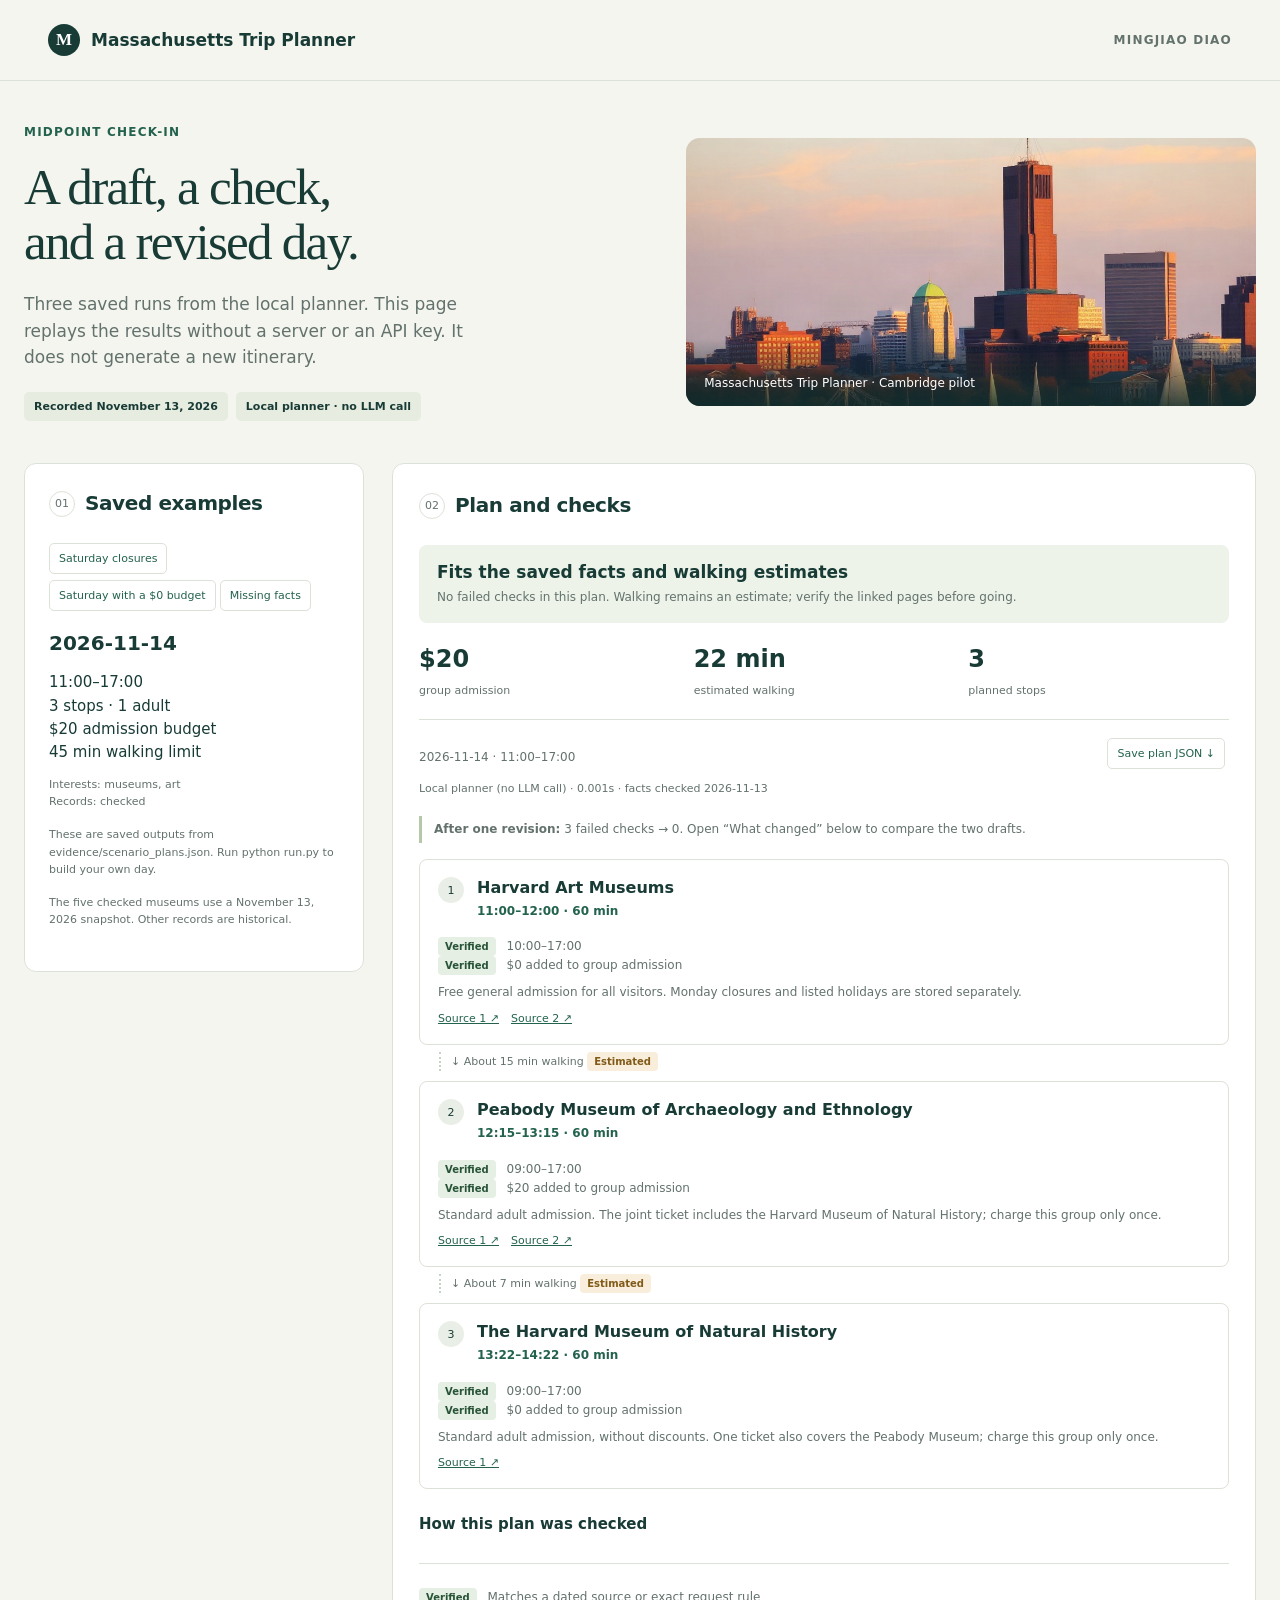
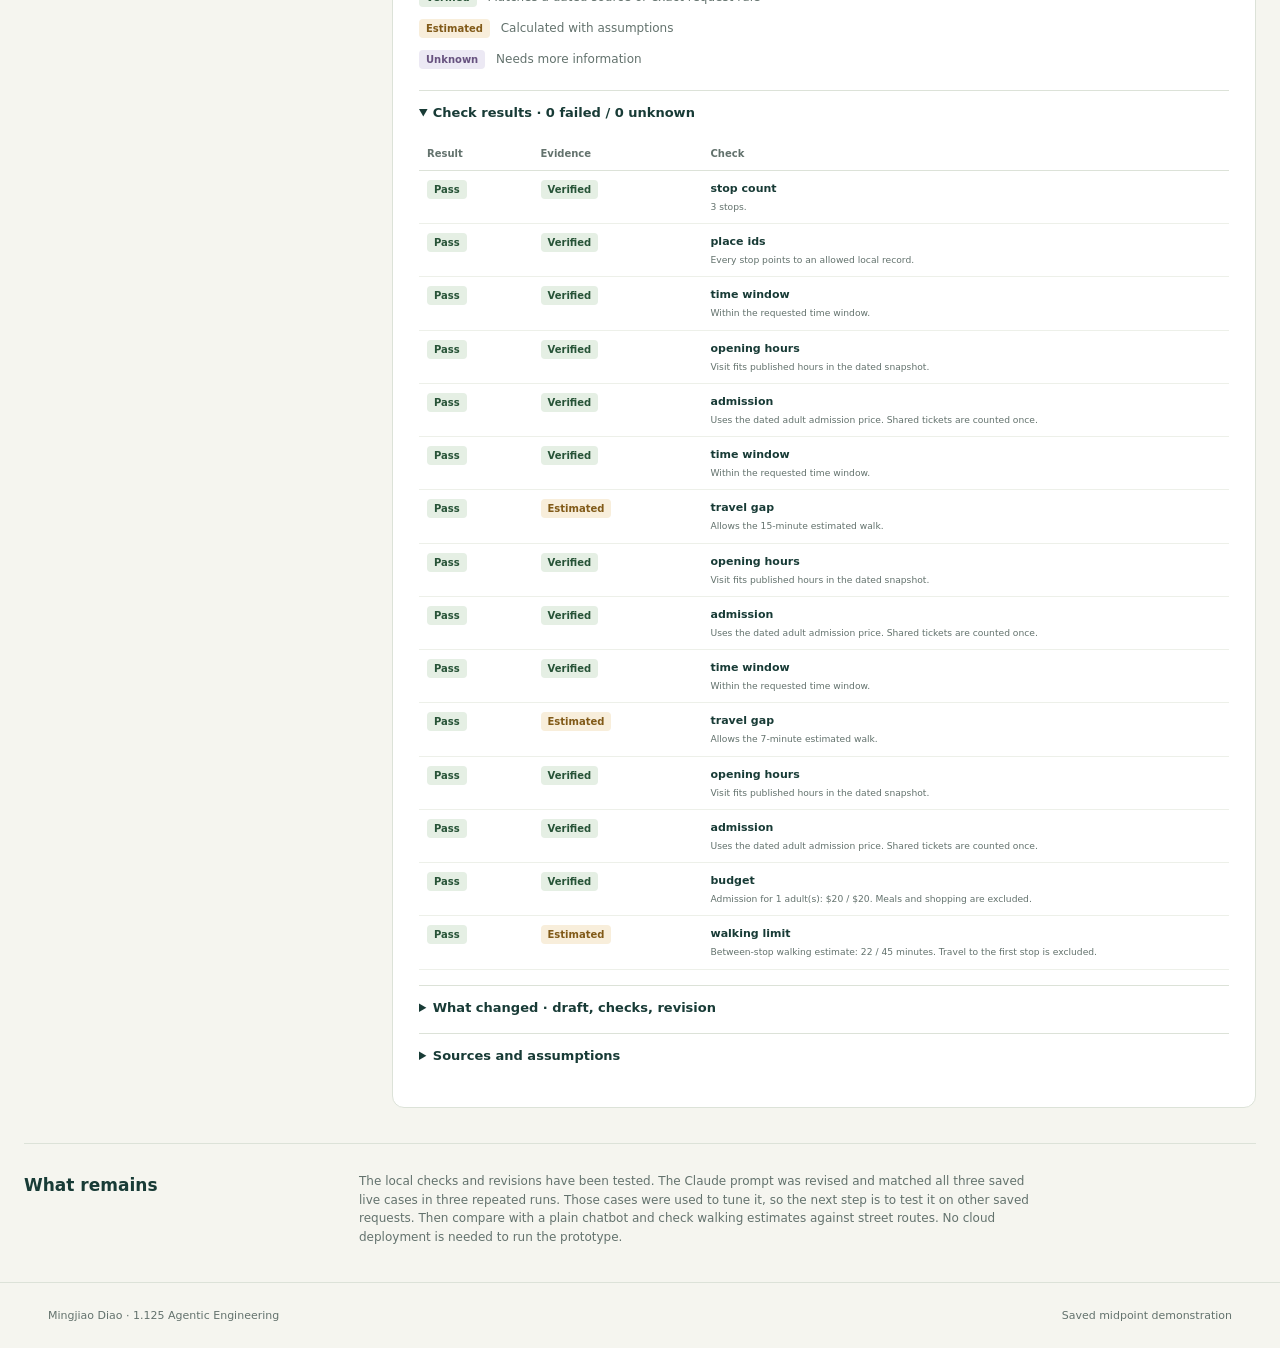
==== commit e48636bf: "Revise Claude prompt and record three repeated live runs - Give the model precomputed walk minutes, " ====
--- a/docs/demo.html
+++ b/docs/demo.html
@@ -2,7 +2,7 @@
 <header><a class="brand" href="../README.md"><span class="brandmark">M</span> Massachusetts Trip Planner</a><span class="version">Mingjiao Diao</span></header><main>
 <section class="hero"><div><p class="eyebrow">MIDPOINT CHECK-IN</p><h1>A draft, a check,<br>and a revised day.</h1><p>Three saved runs from the local planner. This page replays the results without a server or an API key. It does not generate a new itinerary.</p><div class="hero-tags"><span>Recorded November 13, 2026</span><span>Local planner · no LLM call</span></div></div><figure><img src="../web/boston.jpg" alt="Illustrative Boston waterfront view"><figcaption>Massachusetts Trip Planner · Cambridge pilot</figcaption></figure></section>
 <div class="workspace"><aside class="input-panel"><div class="panel-heading"><span class="step">01</span><h2>Saved examples</h2></div><div class="examples" style="margin:0;border:0;padding:0"><button data-case="saturday_closures">Saturday closures</button><button data-case="saturday_free">Saturday with a $0 budget</button><button data-case="old_nature_records">Missing facts</button></div><div id="request-summary"></div><p class="field-note">These are saved outputs from evidence/scenario_plans.json. Run python run.py to build your own day.</p><p class="field-note">The five checked museums use a November 13, 2026 snapshot. Other records are historical.</p></aside><section class="output-panel"><div class="panel-heading"><span class="step">02</span><h2>Plan and checks</h2></div><div id="results"></div></section></div>
-<section class="scope-note"><h2>What remains</h2><p>The local checks and revisions have been tested. One live Claude run is saved, but two of its three live cases still end with failed checks after revision. Next steps: fix that revision step, compare with a plain chatbot, and check walking estimates against street routes. No cloud deployment is needed to run the prototype.</p></section></main><footer><span>Mingjiao Diao · 1.125 Agentic Engineering</span><span>Saved midpoint demonstration</span></footer><script>const saved={"saturday_closures": {"request": {"date": "2026-11-14", "start": "11:00", "end": "17:00", "adults": 1, "budget": 20, "max_walk_minutes": 45, "stop_count": 3, "interests": ["museums", "art"], "source_mode": "checked", "excluded_ids": [], "notes": ""}, "provider": "local", "provider_label": "Local planner (no LLM call)", "model": null, "model_usage": [], "candidate_count": 5, "candidates": [{"place_id": "0x89e377448897a76d:0xe34244cf7bf8f747", "name": "Harvard Art Museums", "matched_terms": ["art", "museum", "museums"], "match_score": 6}, {"place_id": "0x89e3774157d08287:0xe1392204489e893b", "name": "The Collection of Historical Scientific Instruments at the Putnam Gallery", "matched_terms": ["collection", "gallery", "museum", "museums"], "match_score": 6}, {"place_id": "0x89e37746dc6c2a43:0xe91ab7e7b2233d1c", "name": "Harvard Museum of the Ancient Near East", "matched_terms": ["collection", "museum", "museums"], "match_score": 4}, {"place_id": "0x89e37746d15ee397:0x120a9da97291d878", "name": "Peabody Museum of Archaeology and Ethnology", "matched_terms": ["museum", "museums"], "match_score": 3}, {"place_id": "0x89e377412f2ed67b:0x613d8c4648bcba7b", "name": "The Harvard Museum of Natural History", "matched_terms": ["museum", "museums"], "match_score": 3}], "trace": [{"step": "Find places", "detail": "Found 5 matching Cambridge records (up to 10)."}, {"step": "Draft plan", "detail": "Local baseline used the top-ranked records, one hour per stop."}, {"step": "Check plan", "detail": "3 failed checks; 0 unknown checks."}, {"step": "Revise plan", "detail": "Revised stops or times using the failed checks. The request stayed the same."}, {"step": "Check revised plan", "detail": "0 failed checks; 0 unknown checks."}], "attempts": [{"attempt": 0, "draft": [{"place_id": "0x89e377448897a76d:0xe34244cf7bf8f747", "start": "11:00", "duration_minutes": 60}, {"place_id": "0x89e3774157d08287:0xe1392204489e893b", "start": "12:10", "duration_minutes": 60}, {"place_id": "0x89e37746dc6c2a43:0xe91ab7e7b2233d1c", "start": "13:20", "duration_minutes": 60}], "result": {"checks": [{"rule": "stop_count", "result": "pass", "evidence": "verified", "message": "3 stops.", "place_id": null}, {"rule": "place_ids", "result": "pass", "evidence": "verified", "message": "Every stop points to an allowed local record.", "place_id": null}, {"rule": "time_window", "result": "pass", "evidence": "verified", "message": "Within the requested time window.", "place_id": "0x89e377448897a76d:0xe34244cf7bf8f747"}, {"rule": "opening_hours", "result": "pass", "evidence": "verified", "message": "Visit fits published hours in the dated snapshot.", "place_id": "0x89e377448897a76d:0xe34244cf7bf8f747"}, {"rule": "admission", "result": "pass", "evidence": "verified", "message": "Uses the dated adult admission price. Shared tickets are counted once.", "place_id": "0x89e377448897a76d:0xe34244cf7bf8f747"}, {"rule": "time_window", "result": "pass", "evidence": "verified", "message": "Within the requested time window.", "place_id": "0x89e3774157d08287:0xe1392204489e893b"}, {"rule": "travel_gap", "result": "fail", "evidence": "estimated", "message": "There is not enough time for the estimated walk.", "place_id": "0x89e3774157d08287:0xe1392204489e893b"}, {"rule": "opening_hours", "result": "fail", "evidence": "verified", "message": "The saved official schedule says closed on this date.", "place_id": "0x89e3774157d08287:0xe1392204489e893b"}, {"rule": "admission", "result": "pass", "evidence": "verified", "message": "Uses the dated adult admission price. Shared tickets are counted once.", "place_id": "0x89e3774157d08287:0xe1392204489e893b"}, {"rule": "time_window", "result": "pass", "evidence": "verified", "message": "Within the requested time window.", "place_id": "0x89e37746dc6c2a43:0xe91ab7e7b2233d1c"}, {"rule": "travel_gap", "result": "pass", "evidence": "estimated", "message": "Allows the 10-minute estimated walk.", "place_id": "0x89e37746dc6c2a43:0xe91ab7e7b2233d1c"}, {"rule": "opening_hours", "result": "fail", "evidence": "verified", "message": "The saved official schedule says closed on this date.", "place_id": "0x89e37746dc6c2a43:0xe91ab7e7b2233d1c"}, {"rule": "admission", "result": "pass", "evidence": "verified", "message": "Uses the dated adult admission price. Shared tickets are counted once.", "place_id": "0x89e37746dc6c2a43:0xe91ab7e7b2233d1c"}, {"rule": "budget", "result": "pass", "evidence": "verified", "message": "Admission for 1 adult(s): $0 / $20. Meals and shopping are excluded.", "place_id": null}, {"rule": "walking_limit", "result": "pass", "evidence": "estimated", "message": "Between-stop walking estimate: 22 / 45 minutes. Travel to the first stop is excluded.", "place_id": null}], "stops": [{"place_id": "0x89e377448897a76d:0xe34244cf7bf8f747", "name": "Harvard Art Museums", "start": "11:00", "end": "12:00", "duration_minutes": 60, "walk_before": null, "charged_admission_usd": 0, "record": {"place_id": "0x89e377448897a76d:0xe34244cf7bf8f747", "name": "Harvard Art Museums", "city": "Cambridge", "category": "culture", "categories": ["Art museum", "Cafe", "Gift shop", "Tourist attraction"], "address": "Harvard Art Museums, 32 Quincy St, Cambridge, MA 02138", "latitude": 42.3740898, "longitude": -71.1143582, "rating": 4.7, "review_count": 1177, "price": null, "historical_hours": null, "description": "Harvard's oldest museum, featuring European & American art from the Middle Ages to the present day.", "source_url": "https://www.google.com/maps?cid=16375726853001377607", "source_snapshot": "Google Local 2021", "metadata_source_line": 89957, "sampled_review_count": 6, "facts": {"hours": [["10:00", "17:00"]], "hours_status": "verified", "admission_usd": 0, "price_status": "verified", "ticket_group": "art", "source_urls": ["https://harvardartmuseums.org/visit", "https://harvardartmuseums.org/visit/policies/hours-closings"], "checked_at": "2026-11-13", "historical_hours": null, "historical_price_category": null, "note": "Free general admission for all visitors. Monday closures and listed holidays are stored separately."}}}, {"place_id": "0x89e3774157d08287:0xe1392204489e893b", "name": "The Collection of Historical Scientific Instruments at the Putnam Gallery", "start": "12:10", "end": "13:10", "duration_minutes": 60, "walk_before": {"from_id": "0x89e377448897a76d:0xe34244cf7bf8f747", "to_id": "0x89e3774157d08287:0xe1392204489e893b", "minutes": 12, "status": "estimated", "method": "Great-circle distance × 1.35, walking at 4 km/h, plus 5 minutes per leg. No street routing."}, "charged_admission_usd": 0, "record": {"place_id": "0x89e3774157d08287:0xe1392204489e893b", "name": "The Collection of Historical Scientific Instruments at the Putnam Gallery", "city": "Cambridge", "category": "culture", "categories": ["Science museum"], "address": "The Collection of Historical Scientific Instruments at the Putnam Gallery, 1 Oxford St, Cambridge, MA 02138", "latitude": 42.3766442, "longitude": -71.1161887, "rating": 4.6, "review_count": 58, "price": null, "historical_hours": [["Friday", "11AM–4PM"], ["Saturday", "Closed"], ["Sunday", "11AM–4PM"], ["Monday", "11AM–4PM"], ["Tuesday", "11AM–4PM"], ["Wednesday", "11AM–4PM"], ["Thursday", "11AM–4PM"]], "description": "", "source_url": "https://www.google.com/maps?cid=16229040133999855931", "source_snapshot": "Google Local 2021", "metadata_source_line": 60868, "sampled_review_count": 6, "facts": {"hours": [], "hours_status": "verified", "admission_usd": 0, "price_status": "verified", "ticket_group": "chsi", "source_urls": ["https://chsi.harvard.edu/visit-us"], "checked_at": "2026-11-13", "historical_hours": [["Friday", "11AM–4PM"], ["Saturday", "Closed"], ["Sunday", "11AM–4PM"], ["Monday", "11AM–4PM"], ["Tuesday", "11AM–4PM"], ["Wednesday", "11AM–4PM"], ["Thursday", "11AM–4PM"]], "historical_price_category": null, "note": "Free general admission. Open Sunday through Friday; closed Saturday."}}}, {"place_id": "0x89e37746dc6c2a43:0xe91ab7e7b2233d1c", "name": "Harvard Museum of the Ancient Near East", "start": "13:20", "end": "14:20", "duration_minutes": 60, "walk_before": {"from_id": "0x89e3774157d08287:0xe1392204489e893b", "to_id": "0x89e37746dc6c2a43:0xe91ab7e7b2233d1c", "minutes": 10, "status": "estimated", "method": "Great-circle distance × 1.35, walking at 4 km/h, plus 5 minutes per leg. No street routing."}, "charged_admission_usd": 0, "record": {"place_id": "0x89e37746dc6c2a43:0xe91ab7e7b2233d1c", "name": "Harvard Museum of the Ancient Near East", "city": "Cambridge", "category": "culture", "categories": ["Museum", "Archaeological museum", "Tourist attraction"], "address": "Harvard Museum of the Ancient Near East, 6 Divinity Ave, Cambridge, MA 02138", "latitude": 42.378068, "longitude": -71.11397, "rating": 4.5, "review_count": 104, "price": null, "historical_hours": [["Tuesday", "11AM–4PM"], ["Wednesday", "11AM–4PM"], ["Thursday", "11AM–4PM"], ["Friday", "11AM–4PM"], ["Saturday", "Closed"], ["Sunday", "11AM–4PM"], ["Monday", "11AM–4PM"]], "description": "Collection of archeological finds from the Near East, including Egypt, Israel, Iraq & Syria.", "source_url": "https://www.google.com/maps?cid=16796939965985668380", "source_snapshot": "Google Local 2021", "metadata_source_line": 73231, "sampled_review_count": 6, "facts": {"hours": [], "hours_status": "verified", "admission_usd": 0, "price_status": "verified", "ticket_group": "hmane", "source_urls": ["https://hmane.harvard.edu/visit"], "checked_at": "2026-11-13", "historical_hours": [["Tuesday", "11AM–4PM"], ["Wednesday", "11AM–4PM"], ["Thursday", "11AM–4PM"], ["Friday", "11AM–4PM"], ["Saturday", "Closed"], ["Sunday", "11AM–4PM"], ["Monday", "11AM–4PM"]], "historical_price_category": null, "note": "Free general admission. Open Sunday through Friday; closed Saturday."}}}], "has_failures": true, "has_unknowns": false, "status": "needs_change", "total_admission_usd": 0, "known_admission_usd": 0, "walking_minutes": 22, "failure_count": 3, "unknown_count": 0}}, {"attempt": 1, "draft": [{"place_id": "0x89e377448897a76d:0xe34244cf7bf8f747", "start": "11:00", "duration_minutes": 60}, {"place_id": "0x89e37746d15ee397:0x120a9da97291d878", "start": "12:15", "duration_minutes": 60}, {"place_id": "0x89e377412f2ed67b:0x613d8c4648bcba7b", "start": "13:22", "duration_minutes": 60}], "result": {"checks": [{"rule": "stop_count", "result": "pass", "evidence": "verified", "message": "3 stops.", "place_id": null}, {"rule": "place_ids", "result": "pass", "evidence": "verified", "message": "Every stop points to an allowed local record.", "place_id": null}, {"rule": "time_window", "result": "pass", "evidence": "verified", "message": "Within the requested time window.", "place_id": "0x89e377448897a76d:0xe34244cf7bf8f747"}, {"rule": "opening_hours", "result": "pass", "evidence": "verified", "message": "Visit fits published hours in the dated snapshot.", "place_id": "0x89e377448897a76d:0xe34244cf7bf8f747"}, {"rule": "admission", "result": "pass", "evidence": "verified", "message": "Uses the dated adult admission price. Shared tickets are counted once.", "place_id": "0x89e377448897a76d:0xe34244cf7bf8f747"}, {"rule": "time_window", "result": "pass", "evidence": "verified", "message": "Within the requested time window.", "place_id": "0x89e37746d15ee397:0x120a9da97291d878"}, {"rule": "travel_gap", "result": "pass", "evidence": "estimated", "message": "Allows the 15-minute estimated walk.", "place_id": "0x89e37746d15ee397:0x120a9da97291d878"}, {"rule": "opening_hours", "result": "pass", "evidence": "verified", "message": "Visit fits published hours in the dated snapshot.", "place_id": "0x89e37746d15ee397:0x120a9da97291d878"}, {"rule": "admission", "result": "pass", "evidence": "verified", "message": "Uses the dated adult admission price. Shared tickets are counted once.", "place_id": "0x89e37746d15ee397:0x120a9da97291d878"}, {"rule": "time_window", "result": "pass", "evidence": "verified", "message": "Within the requested time window.", "place_id": "0x89e377412f2ed67b:0x613d8c4648bcba7b"}, {"rule": "travel_gap", "result": "pass", "evidence": "estimated", "message": "Allows the 7-minute estimated walk.", "place_id": "0x89e377412f2ed67b:0x613d8c4648bcba7b"}, {"rule": "opening_hours", "result": "pass", "evidence": "verified", "message": "Visit fits published hours in the dated snapshot.", "place_id": "0x89e377412f2ed67b:0x613d8c4648bcba7b"}, {"rule": "admission", "result": "pass", "evidence": "verified", "message": "Uses the dated adult admission price. Shared tickets are counted once.", "place_id": "0x89e377412f2ed67b:0x613d8c4648bcba7b"}, {"rule": "budget", "result": "pass", "evidence": "verified", "message": "Admission for 1 adult(s): $20 / $20. Meals and shopping are excluded.", "place_id": null}, {"rule": "walking_limit", "result": "pass", "evidence": "estimated", "message": "Between-stop walking estimate: 22 / 45 minutes. Travel to the first stop is excluded.", "place_id": null}], "stops": [{"place_id": "0x89e377448897a76d:0xe34244cf7bf8f747", "name": "Harvard Art Museums", "start": "11:00", "end": "12:00", "duration_minutes": 60, "walk_before": null, "charged_admission_usd": 0, "record": {"place_id": "0x89e377448897a76d:0xe34244cf7bf8f747", "name": "Harvard Art Museums", "city": "Cambridge", "category": "culture", "categories": ["Art museum", "Cafe", "Gift shop", "Tourist attraction"], "address": "Harvard Art Museums, 32 Quincy St, Cambridge, MA 02138", "latitude": 42.3740898, "longitude": -71.1143582, "rating": 4.7, "review_count": 1177, "price": null, "historical_hours": null, "description": "Harvard's oldest museum, featuring European & American art from the Middle Ages to the present day.", "source_url": "https://www.google.com/maps?cid=16375726853001377607", "source_snapshot": "Google Local 2021", "metadata_source_line": 89957, "sampled_review_count": 6, "facts": {"hours": [["10:00", "17:00"]], "hours_status": "verified", "admission_usd": 0, "price_status": "verified", "ticket_group": "art", "source_urls": ["https://harvardartmuseums.org/visit", "https://harvardartmuseums.org/visit/policies/hours-closings"], "checked_at": "2026-11-13", "historical_hours": null, "historical_price_category": null, "note": "Free general admission for all visitors. Monday closures and listed holidays are stored separately."}}}, {"place_id": "0x89e37746d15ee397:0x120a9da97291d878", "name": "Peabody Museum of Archaeology and Ethnology", "start": "12:15", "end": "13:15", "duration_minutes": 60, "walk_before": {"from_id": "0x89e377448897a76d:0xe34244cf7bf8f747", "to_id": "0x89e37746d15ee397:0x120a9da97291d878", "minutes": 15, "status": "estimated", "method": "Great-circle distance × 1.35, walking at 4 km/h, plus 5 minutes per leg. No street routing."}, "charged_admission_usd": 20, "record": {"place_id": "0x89e37746d15ee397:0x120a9da97291d878", "name": "Peabody Museum of Archaeology and Ethnology", "city": "Cambridge", "category": "culture", "categories": ["Museum", "Tourist attraction"], "address": "Peabody Museum of Archaeology and Ethnology, 11 Divinity Ave, Cambridge, MA 02138", "latitude": 42.378195999999996, "longitude": -71.11493, "rating": 4.6, "review_count": 435, "price": null, "historical_hours": [["Saturday", "9AM–5PM"], ["Sunday", "9AM–5PM"], ["Monday", "9AM–5PM"], ["Tuesday", "9AM–5PM"], ["Wednesday", "9AM–5PM"], ["Thursday", "9AM–5PM"], ["Friday", "9AM–5PM"]], "description": "Harvard museum with ancient cultures' artifacts & archeology, plus access to Natural History Museum.", "source_url": "https://www.google.com/maps?cid=1300024793547004024", "source_snapshot": "Google Local 2021", "metadata_source_line": 74943, "sampled_review_count": 6, "facts": {"hours": [["09:00", "17:00"]], "hours_status": "verified", "admission_usd": 20, "price_status": "verified", "ticket_group": "hmnh-peabody", "source_urls": ["https://peabody.harvard.edu/hours-admission", "https://www.hmnh.harvard.edu/plan-your-visit"], "checked_at": "2026-11-13", "historical_hours": [["Saturday", "9AM–5PM"], ["Sunday", "9AM–5PM"], ["Monday", "9AM–5PM"], ["Tuesday", "9AM–5PM"], ["Wednesday", "9AM–5PM"], ["Thursday", "9AM–5PM"], ["Friday", "9AM–5PM"]], "historical_price_category": null, "note": "Standard adult admission. The joint ticket includes the Harvard Museum of Natural History; charge this group only once."}}}, {"place_id": "0x89e377412f2ed67b:0x613d8c4648bcba7b", "name": "The Harvard Museum of Natural History", "start": "13:22", "end": "14:22", "duration_minutes": 60, "walk_before": {"from_id": "0x89e37746d15ee397:0x120a9da97291d878", "to_id": "0x89e377412f2ed67b:0x613d8c4648bcba7b", "minutes": 7, "status": "estimated", "method": "Great-circle distance × 1.35, walking at 4 km/h, plus 5 minutes per leg. No street routing."}, "charged_admission_usd": 0, "record": {"place_id": "0x89e377412f2ed67b:0x613d8c4648bcba7b", "name": "The Harvard Museum of Natural History", "city": "Cambridge", "category": "culture", "categories": ["Natural history museum"], "address": "The Harvard Museum of Natural History, 26 Oxford St, Cambridge, MA 02138", "latitude": 42.3784626, "longitude": -71.1155576, "rating": 4.7, "review_count": 2903, "price": null, "historical_hours": [["Sunday", "9AM–5PM"], ["Monday", "9AM–5PM"], ["Tuesday", "9AM–5PM"], ["Wednesday", "9AM–5PM"], ["Thursday", "9AM–5PM"], ["Friday", "9AM–5PM"], ["Saturday", "9AM–5PM"]], "description": "Extensive natural-science collections, including animals, minerals & the famous Glass Flowers.", "source_url": "https://www.google.com/maps?cid=7006910828754287227", "source_snapshot": "Google Local 2021", "metadata_source_line": 92192, "sampled_review_count": 6, "facts": {"hours": [["09:00", "17:00"]], "hours_status": "verified", "admission_usd": 20, "price_status": "verified", "ticket_group": "hmnh-peabody", "source_urls": ["https://www.hmnh.harvard.edu/plan-your-visit"], "checked_at": "2026-11-13", "historical_hours": [["Sunday", "9AM–5PM"], ["Monday", "9AM–5PM"], ["Tuesday", "9AM–5PM"], ["Wednesday", "9AM–5PM"], ["Thursday", "9AM–5PM"], ["Friday", "9AM–5PM"], ["Saturday", "9AM–5PM"]], "historical_price_category": null, "note": "Standard adult admission, without discounts. One ticket also covers the Peabody Museum; charge this group only once."}}}], "has_failures": false, "has_unknowns": false, "status": "fits_estimates", "total_admission_usd": 20, "known_admission_usd": 20, "walking_minutes": 22, "failure_count": 0, "unknown_count": 0}}], "result": {"checks": [{"rule": "stop_count", "result": "pass", "evidence": "verified", "message": "3 stops.", "place_id": null}, {"rule": "place_ids", "result": "pass", "evidence": "verified", "message": "Every stop points to an allowed local record.", "place_id": null}, {"rule": "time_window", "result": "pass", "evidence": "verified", "message": "Within the requested time window.", "place_id": "0x89e377448897a76d:0xe34244cf7bf8f747"}, {"rule": "opening_hours", "result": "pass", "evidence": "verified", "message": "Visit fits published hours in the dated snapshot.", "place_id": "0x89e377448897a76d:0xe34244cf7bf8f747"}, {"rule": "admission", "result": "pass", "evidence": "verified", "message": "Uses the dated adult admission price. Shared tickets are counted once.", "place_id": "0x89e377448897a76d:0xe34244cf7bf8f747"}, {"rule": "time_window", "result": "pass", "evidence": "verified", "message": "Within the requested time window.", "place_id": "0x89e37746d15ee397:0x120a9da97291d878"}, {"rule": "travel_gap", "result": "pass", "evidence": "estimated", "message": "Allows the 15-minute estimated walk.", "place_id": "0x89e37746d15ee397:0x120a9da97291d878"}, {"rule": "opening_hours", "result": "pass", "evidence": "verified", "message": "Visit fits published hours in the dated snapshot.", "place_id": "0x89e37746d15ee397:0x120a9da97291d878"}, {"rule": "admission", "result": "pass", "evidence": "verified", "message": "Uses the dated adult admission price. Shared tickets are counted once.", "place_id": "0x89e37746d15ee397:0x120a9da97291d878"}, {"rule": "time_window", "result": "pass", "evidence": "verified", "message": "Within the requested time window.", "place_id": "0x89e377412f2ed67b:0x613d8c4648bcba7b"}, {"rule": "travel_gap", "result": "pass", "evidence": "estimated", "message": "Allows the 7-minute estimated walk.", "place_id": "0x89e377412f2ed67b:0x613d8c4648bcba7b"}, {"rule": "opening_hours", "result": "pass", "evidence": "verified", "message": "Visit fits published hours in the dated snapshot.", "place_id": "0x89e377412f2ed67b:0x613d8c4648bcba7b"}, {"rule": "admission", "result": "pass", "evidence": "verified", "message": "Uses the dated adult admission price. Shared tickets are counted once.", "place_id": "0x89e377412f2ed67b:0x613d8c4648bcba7b"}, {"rule": "budget", "result": "pass", "evidence": "verified", "message": "Admission for 1 adult(s): $20 / $20. Meals and shopping are excluded.", "place_id": null}, {"rule": "walking_limit", "result": "pass", "evidence": "estimated", "message": "Between-stop walking estimate: 22 / 45 minutes. Travel to the first stop is excluded.", "place_id": null}], "stops": [{"place_id": "0x89e377448897a76d:0xe34244cf7bf8f747", "name": "Harvard Art Museums", "start": "11:00", "end": "12:00", "duration_minutes": 60, "walk_before": null, "charged_admission_usd": 0, "record": {"place_id": "0x89e377448897a76d:0xe34244cf7bf8f747", "name": "Harvard Art Museums", "city": "Cambridge", "category": "culture", "categories": ["Art museum", "Cafe", "Gift shop", "Tourist attraction"], "address": "Harvard Art Museums, 32 Quincy St, Cambridge, MA 02138", "latitude": 42.3740898, "longitude": -71.1143582, "rating": 4.7, "review_count": 1177, "price": null, "historical_hours": null, "description": "Harvard's oldest museum, featuring European & American art from the Middle Ages to the present day.", "source_url": "https://www.google.com/maps?cid=16375726853001377607", "source_snapshot": "Google Local 2021", "metadata_source_line": 89957, "sampled_review_count": 6, "facts": {"hours": [["10:00", "17:00"]], "hours_status": "verified", "admission_usd": 0, "price_status": "verified", "ticket_group": "art", "source_urls": ["https://harvardartmuseums.org/visit", "https://harvardartmuseums.org/visit/policies/hours-closings"], "checked_at": "2026-11-13", "historical_hours": null, "historical_price_category": null, "note": "Free general admission for all visitors. Monday closures and listed holidays are stored separately."}}}, {"place_id": "0x89e37746d15ee397:0x120a9da97291d878", "name": "Peabody Museum of Archaeology and Ethnology", "start": "12:15", "end": "13:15", "duration_minutes": 60, "walk_before": {"from_id": "0x89e377448897a76d:0xe34244cf7bf8f747", "to_id": "0x89e37746d15ee397:0x120a9da97291d878", "minutes": 15, "status": "estimated", "method": "Great-circle distance × 1.35, walking at 4 km/h, plus 5 minutes per leg. No street routing."}, "charged_admission_usd": 20, "record": {"place_id": "0x89e37746d15ee397:0x120a9da97291d878", "name": "Peabody Museum of Archaeology and Ethnology", "city": "Cambridge", "category": "culture", "categories": ["Museum", "Tourist attraction"], "address": "Peabody Museum of Archaeology and Ethnology, 11 Divinity Ave, Cambridge, MA 02138", "latitude": 42.378195999999996, "longitude": -71.11493, "rating": 4.6, "review_count": 435, "price": null, "historical_hours": [["Saturday", "9AM–5PM"], ["Sunday", "9AM–5PM"], ["Monday", "9AM–5PM"], ["Tuesday", "9AM–5PM"], ["Wednesday", "9AM–5PM"], ["Thursday", "9AM–5PM"], ["Friday", "9AM–5PM"]], "description": "Harvard museum with ancient cultures' artifacts & archeology, plus access to Natural History Museum.", "source_url": "https://www.google.com/maps?cid=1300024793547004024", "source_snapshot": "Google Local 2021", "metadata_source_line": 74943, "sampled_review_count": 6, "facts": {"hours": [["09:00", "17:00"]], "hours_status": "verified", "admission_usd": 20, "price_status": "verified", "ticket_group": "hmnh-peabody", "source_urls": ["https://peabody.harvard.edu/hours-admission", "https://www.hmnh.harvard.edu/plan-your-visit"], "checked_at": "2026-11-13", "historical_hours": [["Saturday", "9AM–5PM"], ["Sunday", "9AM–5PM"], ["Monday", "9AM–5PM"], ["Tuesday", "9AM–5PM"], ["Wednesday", "9AM–5PM"], ["Thursday", "9AM–5PM"], ["Friday", "9AM–5PM"]], "historical_price_category": null, "note": "Standard adult admission. The joint ticket includes the Harvard Museum of Natural History; charge this group only once."}}}, {"place_id": "0x89e377412f2ed67b:0x613d8c4648bcba7b", "name": "The Harvard Museum of Natural History", "start": "13:22", "end": "14:22", "duration_minutes": 60, "walk_before": {"from_id": "0x89e37746d15ee397:0x120a9da97291d878", "to_id": "0x89e377412f2ed67b:0x613d8c4648bcba7b", "minutes": 7, "status": "estimated", "method": "Great-circle distance × 1.35, walking at 4 km/h, plus 5 minutes per leg. No street routing."}, "charged_admission_usd": 0, "record": {"place_id": "0x89e377412f2ed67b:0x613d8c4648bcba7b", "name": "The Harvard Museum of Natural History", "city": "Cambridge", "category": "culture", "categories": ["Natural history museum"], "address": "The Harvard Museum of Natural History, 26 Oxford St, Cambridge, MA 02138", "latitude": 42.3784626, "longitude": -71.1155576, "rating": 4.7, "review_count": 2903, "price": null, "historical_hours": [["Sunday", "9AM–5PM"], ["Monday", "9AM–5PM"], ["Tuesday", "9AM–5PM"], ["Wednesday", "9AM–5PM"], ["Thursday", "9AM–5PM"], ["Friday", "9AM–5PM"], ["Saturday", "9AM–5PM"]], "description": "Extensive natural-science collections, including animals, minerals & the famous Glass Flowers.", "source_url": "https://www.google.com/maps?cid=7006910828754287227", "source_snapshot": "Google Local 2021", "metadata_source_line": 92192, "sampled_review_count": 6, "facts": {"hours": [["09:00", "17:00"]], "hours_status": "verified", "admission_usd": 20, "price_status": "verified", "ticket_group": "hmnh-peabody", "source_urls": ["https://www.hmnh.harvard.edu/plan-your-visit"], "checked_at": "2026-11-13", "historical_hours": [["Sunday", "9AM–5PM"], ["Monday", "9AM–5PM"], ["Tuesday", "9AM–5PM"], ["Wednesday", "9AM–5PM"], ["Thursday", "9AM–5PM"], ["Friday", "9AM–5PM"], ["Saturday", "9AM–5PM"]], "historical_price_category": null, "note": "Standard adult admission, without discounts. One ticket also covers the Peabody Museum; charge this group only once."}}}], "has_failures": false, "has_unknowns": false, "status": "fits_estimates", "total_admission_usd": 20, "known_admission_usd": 20, "walking_minutes": 22, "failure_count": 0, "unknown_count": 0}, "search": {"orders_examined": 60, "search_timed_out": false}, "elapsed_seconds": 0.0, "walking_method": "Great-circle distance × 1.35, walking at 4 km/h, plus 5 minutes per leg. No street routing.", "snapshot_date": "2026-11-13", "limits": ["Cambridge pilot, one day, adults only.", "Admission budget only; meals, shopping and travel to the first stop are excluded.", "Walking times are geometric estimates, not street routes or accessibility guidance.", "Verified means checked against a dated official source, not guaranteed live availability."]}, "saturday_free": {"request": {"date": "2026-11-14", "start": "11:00", "end": "17:00", "adults": 1, "budget": 0, "max_walk_minutes": 45, "stop_count": 3, "interests": ["museums", "art"], "source_mode": "checked", "excluded_ids": [], "notes": ""}, "provider": "local", "provider_label": "Local planner (no LLM call)", "model": null, "model_usage": [], "candidate_count": 5, "candidates": [{"place_id": "0x89e377448897a76d:0xe34244cf7bf8f747", "name": "Harvard Art Museums", "matched_terms": ["art", "museum", "museums"], "match_score": 6}, {"place_id": "0x89e3774157d08287:0xe1392204489e893b", "name": "The Collection of Historical Scientific Instruments at the Putnam Gallery", "matched_terms": ["collection", "gallery", "museum", "museums"], "match_score": 6}, {"place_id": "0x89e37746dc6c2a43:0xe91ab7e7b2233d1c", "name": "Harvard Museum of the Ancient Near East", "matched_terms": ["collection", "museum", "museums"], "match_score": 4}, {"place_id": "0x89e37746d15ee397:0x120a9da97291d878", "name": "Peabody Museum of Archaeology and Ethnology", "matched_terms": ["museum", "museums"], "match_score": 3}, {"place_id": "0x89e377412f2ed67b:0x613d8c4648bcba7b", "name": "The Harvard Museum of Natural History", "matched_terms": ["museum", "museums"], "match_score": 3}], "trace": [{"step": "Find places", "detail": "Found 5 matching Cambridge records (up to 10)."}, {"step": "Draft plan", "detail": "Local baseline used the top-ranked records, one hour per stop."}, {"step": "Check plan", "detail": "3 failed checks; 0 unknown checks."}, {"step": "Stop", "detail": "No one-hour-per-stop plan fits these constraints in the retrieved records. Try fewer stops, more time, or a different date."}], "attempts": [{"attempt": 0, "draft": [{"place_id": "0x89e377448897a76d:0xe34244cf7bf8f747", "start": "11:00", "duration_minutes": 60}, {"place_id": "0x89e3774157d08287:0xe1392204489e893b", "start": "12:10", "duration_minutes": 60}, {"place_id": "0x89e37746dc6c2a43:0xe91ab7e7b2233d1c", "start": "13:20", "duration_minutes": 60}], "result": {"checks": [{"rule": "stop_count", "result": "pass", "evidence": "verified", "message": "3 stops.", "place_id": null}, {"rule": "place_ids", "result": "pass", "evidence": "verified", "message": "Every stop points to an allowed local record.", "place_id": null}, {"rule": "time_window", "result": "pass", "evidence": "verified", "message": "Within the requested time window.", "place_id": "0x89e377448897a76d:0xe34244cf7bf8f747"}, {"rule": "opening_hours", "result": "pass", "evidence": "verified", "message": "Visit fits published hours in the dated snapshot.", "place_id": "0x89e377448897a76d:0xe34244cf7bf8f747"}, {"rule": "admission", "result": "pass", "evidence": "verified", "message": "Uses the dated adult admission price. Shared tickets are counted once.", "place_id": "0x89e377448897a76d:0xe34244cf7bf8f747"}, {"rule": "time_window", "result": "pass", "evidence": "verified", "message": "Within the requested time window.", "place_id": "0x89e3774157d08287:0xe1392204489e893b"}, {"rule": "travel_gap", "result": "fail", "evidence": "estimated", "message": "There is not enough time for the estimated walk.", "place_id": "0x89e3774157d08287:0xe1392204489e893b"}, {"rule": "opening_hours", "result": "fail", "evidence": "verified", "message": "The saved official schedule says closed on this date.", "place_id": "0x89e3774157d08287:0xe1392204489e893b"}, {"rule": "admission", "result": "pass", "evidence": "verified", "message": "Uses the dated adult admission price. Shared tickets are counted once.", "place_id": "0x89e3774157d08287:0xe1392204489e893b"}, {"rule": "time_window", "result": "pass", "evidence": "verified", "message": "Within the requested time window.", "place_id": "0x89e37746dc6c2a43:0xe91ab7e7b2233d1c"}, {"rule": "travel_gap", "result": "pass", "evidence": "estimated", "message": "Allows the 10-minute estimated walk.", "place_id": "0x89e37746dc6c2a43:0xe91ab7e7b2233d1c"}, {"rule": "opening_hours", "result": "fail", "evidence": "verified", "message": "The saved official schedule says closed on this date.", "place_id": "0x89e37746dc6c2a43:0xe91ab7e7b2233d1c"}, {"rule": "admission", "result": "pass", "evidence": "verified", "message": "Uses the dated adult admission price. Shared tickets are counted once.", "place_id": "0x89e37746dc6c2a43:0xe91ab7e7b2233d1c"}, {"rule": "budget", "result": "pass", "evidence": "verified", "message": "Admission for 1 adult(s): $0 / $0. Meals and shopping are excluded.", "place_id": null}, {"rule": "walking_limit", "result": "pass", "evidence": "estimated", "message": "Between-stop walking estimate: 22 / 45 minutes. Travel to the first stop is excluded.", "place_id": null}], "stops": [{"place_id": "0x89e377448897a76d:0xe34244cf7bf8f747", "name": "Harvard Art Museums", "start": "11:00", "end": "12:00", "duration_minutes": 60, "walk_before": null, "charged_admission_usd": 0, "record": {"place_id": "0x89e377448897a76d:0xe34244cf7bf8f747", "name": "Harvard Art Museums", "city": "Cambridge", "category": "culture", "categories": ["Art museum", "Cafe", "Gift shop", "Tourist attraction"], "address": "Harvard Art Museums, 32 Quincy St, Cambridge, MA 02138", "latitude": 42.3740898, "longitude": -71.1143582, "rating": 4.7, "review_count": 1177, "price": null, "historical_hours": null, "description": "Harvard's oldest museum, featuring European & American art from the Middle Ages to the present day.", "source_url": "https://www.google.com/maps?cid=16375726853001377607", "source_snapshot": "Google Local 2021", "metadata_source_line": 89957, "sampled_review_count": 6, "facts": {"hours": [["10:00", "17:00"]], "hours_status": "verified", "admission_usd": 0, "price_status": "verified", "ticket_group": "art", "source_urls": ["https://harvardartmuseums.org/visit", "https://harvardartmuseums.org/visit/policies/hours-closings"], "checked_at": "2026-11-13", "historical_hours": null, "historical_price_category": null, "note": "Free general admission for all visitors. Monday closures and listed holidays are stored separately."}}}, {"place_id": "0x89e3774157d08287:0xe1392204489e893b", "name": "The Collection of Historical Scientific Instruments at the Putnam Gallery", "start": "12:10", "end": "13:10", "duration_minutes": 60, "walk_before": {"from_id": "0x89e377448897a76d:0xe34244cf7bf8f747", "to_id": "0x89e3774157d08287:0xe1392204489e893b", "minutes": 12, "status": "estimated", "method": "Great-circle distance × 1.35, walking at 4 km/h, plus 5 minutes per leg. No street routing."}, "charged_admission_usd": 0, "record": {"place_id": "0x89e3774157d08287:0xe1392204489e893b", "name": "The Collection of Historical Scientific Instruments at the Putnam Gallery", "city": "Cambridge", "category": "culture", "categories": ["Science museum"], "address": "The Collection of Historical Scientific Instruments at the Putnam Gallery, 1 Oxford St, Cambridge, MA 02138", "latitude": 42.3766442, "longitude": -71.1161887, "rating": 4.6, "review_count": 58, "price": null, "historical_hours": [["Friday", "11AM–4PM"], ["Saturday", "Closed"], ["Sunday", "11AM–4PM"], ["Monday", "11AM–4PM"], ["Tuesday", "11AM–4PM"], ["Wednesday", "11AM–4PM"], ["Thursday", "11AM–4PM"]], "description": "", "source_url": "https://www.google.com/maps?cid=16229040133999855931", "source_snapshot": "Google Local 2021", "metadata_source_line": 60868, "sampled_review_count": 6, "facts": {"hours": [], "hours_status": "verified", "admission_usd": 0, "price_status": "verified", "ticket_group": "chsi", "source_urls": ["https://chsi.harvard.edu/visit-us"], "checked_at": "2026-11-13", "historical_hours": [["Friday", "11AM–4PM"], ["Saturday", "Closed"], ["Sunday", "11AM–4PM"], ["Monday", "11AM–4PM"], ["Tuesday", "11AM–4PM"], ["Wednesday", "11AM–4PM"], ["Thursday", "11AM–4PM"]], "historical_price_category": null, "note": "Free general admission. Open Sunday through Friday; closed Saturday."}}}, {"place_id": "0x89e37746dc6c2a43:0xe91ab7e7b2233d1c", "name": "Harvard Museum of the Ancient Near East", "start": "13:20", "end": "14:20", "duration_minutes": 60, "walk_before": {"from_id": "0x89e3774157d08287:0xe1392204489e893b", "to_id": "0x89e37746dc6c2a43:0xe91ab7e7b2233d1c", "minutes": 10, "status": "estimated", "method": "Great-circle distance × 1.35, walking at 4 km/h, plus 5 minutes per leg. No street routing."}, "charged_admission_usd": 0, "record": {"place_id": "0x89e37746dc6c2a43:0xe91ab7e7b2233d1c", "name": "Harvard Museum of the Ancient Near East", "city": "Cambridge", "category": "culture", "categories": ["Museum", "Archaeological museum", "Tourist attraction"], "address": "Harvard Museum of the Ancient Near East, 6 Divinity Ave, Cambridge, MA 02138", "latitude": 42.378068, "longitude": -71.11397, "rating": 4.5, "review_count": 104, "price": null, "historical_hours": [["Tuesday", "11AM–4PM"], ["Wednesday", "11AM–4PM"], ["Thursday", "11AM–4PM"], ["Friday", "11AM–4PM"], ["Saturday", "Closed"], ["Sunday", "11AM–4PM"], ["Monday", "11AM–4PM"]], "description": "Collection of archeological finds from the Near East, including Egypt, Israel, Iraq & Syria.", "source_url": "https://www.google.com/maps?cid=16796939965985668380", "source_snapshot": "Google Local 2021", "metadata_source_line": 73231, "sampled_review_count": 6, "facts": {"hours": [], "hours_status": "verified", "admission_usd": 0, "price_status": "verified", "ticket_group": "hmane", "source_urls": ["https://hmane.harvard.edu/visit"], "checked_at": "2026-11-13", "historical_hours": [["Tuesday", "11AM–4PM"], ["Wednesday", "11AM–4PM"], ["Thursday", "11AM–4PM"], ["Friday", "11AM–4PM"], ["Saturday", "Closed"], ["Sunday", "11AM–4PM"], ["Monday", "11AM–4PM"]], "historical_price_category": null, "note": "Free general admission. Open Sunday through Friday; closed Saturday."}}}], "has_failures": true, "has_unknowns": false, "status": "needs_change", "total_admission_usd": 0, "known_admission_usd": 0, "walking_minutes": 22, "failure_count": 3, "unknown_count": 0}}], "result": {"checks": [{"rule": "stop_count", "result": "pass", "evidence": "verified", "message": "3 stops.", "place_id": null}, {"rule": "place_ids", "result": "pass", "evidence": "verified", "message": "Every stop points to an allowed local record.", "place_id": null}, {"rule": "time_window", "result": "pass", "evidence": "verified", "message": "Within the requested time window.", "place_id": "0x89e377448897a76d:0xe34244cf7bf8f747"}, {"rule": "opening_hours", "result": "pass", "evidence": "verified", "message": "Visit fits published hours in the dated snapshot.", "place_id": "0x89e377448897a76d:0xe34244cf7bf8f747"}, {"rule": "admission", "result": "pass", "evidence": "verified", "message": "Uses the dated adult admission price. Shared tickets are counted once.", "place_id": "0x89e377448897a76d:0xe34244cf7bf8f747"}, {"rule": "time_window", "result": "pass", "evidence": "verified", "message": "Within the requested time window.", "place_id": "0x89e3774157d08287:0xe1392204489e893b"}, {"rule": "travel_gap", "result": "fail", "evidence": "estimated", "message": "There is not enough time for the estimated walk.", "place_id": "0x89e3774157d08287:0xe1392204489e893b"}, {"rule": "opening_hours", "result": "fail", "evidence": "verified", "message": "The saved official schedule says closed on this date.", "place_id": "0x89e3774157d08287:0xe1392204489e893b"}, {"rule": "admission", "result": "pass", "evidence": "verified", "message": "Uses the dated adult admission price. Shared tickets are counted once.", "place_id": "0x89e3774157d08287:0xe1392204489e893b"}, {"rule": "time_window", "result": "pass", "evidence": "verified", "message": "Within the requested time window.", "place_id": "0x89e37746dc6c2a43:0xe91ab7e7b2233d1c"}, {"rule": "travel_gap", "result": "pass", "evidence": "estimated", "message": "Allows the 10-minute estimated walk.", "place_id": "0x89e37746dc6c2a43:0xe91ab7e7b2233d1c"}, {"rule": "opening_hours", "result": "fail", "evidence": "verified", "message": "The saved official schedule says closed on this date.", "place_id": "0x89e37746dc6c2a43:0xe91ab7e7b2233d1c"}, {"rule": "admission", "result": "pass", "evidence": "verified", "message": "Uses the dated adult admission price. Shared tickets are counted once.", "place_id": "0x89e37746dc6c2a43:0xe91ab7e7b2233d1c"}, {"rule": "budget", "result": "pass", "evidence": "verified", "message": "Admission for 1 adult(s): $0 / $0. Meals and shopping are excluded.", "place_id": null}, {"rule": "walking_limit", "result": "pass", "evidence": "estimated", "message": "Between-stop walking estimate: 22 / 45 minutes. Travel to the first stop is excluded.", "place_id": null}], "stops": [{"place_id": "0x89e377448897a76d:0xe34244cf7bf8f747", "name": "Harvard Art Museums", "start": "11:00", "end": "12:00", "duration_minutes": 60, "walk_before": null, "charged_admission_usd": 0, "record": {"place_id": "0x89e377448897a76d:0xe34244cf7bf8f747", "name": "Harvard Art Museums", "city": "Cambridge", "category": "culture", "categories": ["Art museum", "Cafe", "Gift shop", "Tourist attraction"], "address": "Harvard Art Museums, 32 Quincy St, Cambridge, MA 02138", "latitude": 42.3740898, "longitude": -71.1143582, "rating": 4.7, "review_count": 1177, "price": null, "historical_hours": null, "description": "Harvard's oldest museum, featuring European & American art from the Middle Ages to the present day.", "source_url": "https://www.google.com/maps?cid=16375726853001377607", "source_snapshot": "Google Local 2021", "metadata_source_line": 89957, "sampled_review_count": 6, "facts": {"hours": [["10:00", "17:00"]], "hours_status": "verified", "admission_usd": 0, "price_status": "verified", "ticket_group": "art", "source_urls": ["https://harvardartmuseums.org/visit", "https://harvardartmuseums.org/visit/policies/hours-closings"], "checked_at": "2026-11-13", "historical_hours": null, "historical_price_category": null, "note": "Free general admission for all visitors. Monday closures and listed holidays are stored separately."}}}, {"place_id": "0x89e3774157d08287:0xe1392204489e893b", "name": "The Collection of Historical Scientific Instruments at the Putnam Gallery", "start": "12:10", "end": "13:10", "duration_minutes": 60, "walk_before": {"from_id": "0x89e377448897a76d:0xe34244cf7bf8f747", "to_id": "0x89e3774157d08287:0xe1392204489e893b", "minutes": 12, "status": "estimated", "method": "Great-circle distance × 1.35, walking at 4 km/h, plus 5 minutes per leg. No street routing."}, "charged_admission_usd": 0, "record": {"place_id": "0x89e3774157d08287:0xe1392204489e893b", "name": "The Collection of Historical Scientific Instruments at the Putnam Gallery", "city": "Cambridge", "category": "culture", "categories": ["Science museum"], "address": "The Collection of Historical Scientific Instruments at the Putnam Gallery, 1 Oxford St, Cambridge, MA 02138", "latitude": 42.3766442, "longitude": -71.1161887, "rating": 4.6, "review_count": 58, "price": null, "historical_hours": [["Friday", "11AM–4PM"], ["Saturday", "Closed"], ["Sunday", "11AM–4PM"], ["Monday", "11AM–4PM"], ["Tuesday", "11AM–4PM"], ["Wednesday", "11AM–4PM"], ["Thursday", "11AM–4PM"]], "description": "", "source_url": "https://www.google.com/maps?cid=16229040133999855931", "source_snapshot": "Google Local 2021", "metadata_source_line": 60868, "sampled_review_count": 6, "facts": {"hours": [], "hours_status": "verified", "admission_usd": 0, "price_status": "verified", "ticket_group": "chsi", "source_urls": ["https://chsi.harvard.edu/visit-us"], "checked_at": "2026-11-13", "historical_hours": [["Friday", "11AM–4PM"], ["Saturday", "Closed"], ["Sunday", "11AM–4PM"], ["Monday", "11AM–4PM"], ["Tuesday", "11AM–4PM"], ["Wednesday", "11AM–4PM"], ["Thursday", "11AM–4PM"]], "historical_price_category": null, "note": "Free general admission. Open Sunday through Friday; closed Saturday."}}}, {"place_id": "0x89e37746dc6c2a43:0xe91ab7e7b2233d1c", "name": "Harvard Museum of the Ancient Near East", "start": "13:20", "end": "14:20", "duration_minutes": 60, "walk_before": {"from_id": "0x89e3774157d08287:0xe1392204489e893b", "to_id": "0x89e37746dc6c2a43:0xe91ab7e7b2233d1c", "minutes": 10, "status": "estimated", "method": "Great-circle distance × 1.35, walking at 4 km/h, plus 5 minutes per leg. No street routing."}, "charged_admission_usd": 0, "record": {"place_id": "0x89e37746dc6c2a43:0xe91ab7e7b2233d1c", "name": "Harvard Museum of the Ancient Near East", "city": "Cambridge", "category": "culture", "categories": ["Museum", "Archaeological museum", "Tourist attraction"], "address": "Harvard Museum of the Ancient Near East, 6 Divinity Ave, Cambridge, MA 02138", "latitude": 42.378068, "longitude": -71.11397, "rating": 4.5, "review_count": 104, "price": null, "historical_hours": [["Tuesday", "11AM–4PM"], ["Wednesday", "11AM–4PM"], ["Thursday", "11AM–4PM"], ["Friday", "11AM–4PM"], ["Saturday", "Closed"], ["Sunday", "11AM–4PM"], ["Monday", "11AM–4PM"]], "description": "Collection of archeological finds from the Near East, including Egypt, Israel, Iraq & Syria.", "source_url": "https://www.google.com/maps?cid=16796939965985668380", "source_snapshot": "Google Local 2021", "metadata_source_line": 73231, "sampled_review_count": 6, "facts": {"hours": [], "hours_status": "verified", "admission_usd": 0, "price_status": "verified", "ticket_group": "hmane", "source_urls": ["https://hmane.harvard.edu/visit"], "checked_at": "2026-11-13", "historical_hours": [["Tuesday", "11AM–4PM"], ["Wednesday", "11AM–4PM"], ["Thursday", "11AM–4PM"], ["Friday", "11AM–4PM"], ["Saturday", "Closed"], ["Sunday", "11AM–4PM"], ["Monday", "11AM–4PM"]], "historical_price_category": null, "note": "Free general admission. Open Sunday through Friday; closed Saturday."}}}], "has_failures": true, "has_unknowns": false, "status": "needs_change", "total_admission_usd": 0, "known_admission_usd": 0, "walking_minutes": 22, "failure_count": 3, "unknown_count": 0}, "search": {"orders_examined": 60, "search_timed_out": false}, "elapsed_seconds": 0.0, "walking_method": "Great-circle distance × 1.35, walking at 4 km/h, plus 5 minutes per leg. No street routing.", "snapshot_date": "2026-11-13", "limits": ["Cambridge pilot, one day, adults only.", "Admission budget only; meals, shopping and travel to the first stop are excluded.", "Walking times are geometric estimates, not street routes or accessibility guidance.", "Verified means checked against a dated official source, not guaranteed live availability."]}, "old_nature_records": {"request": {"date": "2026-11-18", "start": "11:00", "end": "17:00", "adults": 1, "budget": 40, "max_walk_minutes": 45, "stop_count": 2, "interests": ["nature"], "source_mode": "historical", "excluded_ids": [], "notes": ""}, "provider": "local", "provider_label": "Local planner (no LLM call)", "model": null, "model_usage": [], "candidate_count": 10, "candidates": [{"place_id": "0x89e3770c0d0fe659:0x3d5badfad5bd6e3f", "name": "Danehy Park", "matched_terms": ["park"], "match_score": 2}, {"place_id": "0x89e37743fcedd3c3:0xba29e000bdf1e890", "name": "Harvard Yard", "matched_terms": ["garden", "park"], "match_score": 2}, {"place_id": "0x89e37767a603e895:0x13e789ca3a4cc567", "name": "John F Kennedy Memorial Park", "matched_terms": ["park"], "match_score": 2}, {"place_id": "0x89e370bdd8ecfeb1:0xf0b2c8f4ca6df789", "name": "Lechmere Canal Park", "matched_terms": ["park"], "match_score": 2}, {"place_id": "0x89e3709465c89cfd:0xb8db1544f3a42cd3", "name": "Lynch Family Skatepark", "matched_terms": ["park"], "match_score": 2}, {"place_id": "0x89e370941efafcfd:0xdce6ae09ee27ad73", "name": "North Point Park", "matched_terms": ["park"], "match_score": 2}, {"place_id": "0x89e3775286623ad3:0x871246ee9da50308", "name": "Sennott Park", "matched_terms": ["park"], "match_score": 2}, {"place_id": "0x89e3774207b2970b:0xae74737420170722", "name": "Cambridge Common", "matched_terms": ["park"], "match_score": 1}, {"place_id": "0x89e3779e1da54629:0xaeed796e47059a88", "name": "Fresh Pond Reservation", "matched_terms": ["park"], "match_score": 1}, {"place_id": "0x89e37743c4edb87d:0xe268900c96a0f05d", "name": "Harvard Science Center Plaza", "matched_terms": ["park"], "match_score": 1}], "trace": [{"step": "Find places", "detail": "Found 10 matching Cambridge records (up to 10)."}, {"step": "Draft plan", "detail": "Local baseline used the top-ranked records, one hour per stop."}, {"step": "Check plan", "detail": "2 failed checks; 5 unknown checks."}, {"step": "Revise plan", "detail": "Revised stops or times using the failed checks. The request stayed the same."}, {"step": "Check revised plan", "detail": "0 failed checks; 5 unknown checks."}], "attempts": [{"attempt": 0, "draft": [{"place_id": "0x89e3770c0d0fe659:0x3d5badfad5bd6e3f", "start": "11:00", "duration_minutes": 60}, {"place_id": "0x89e37743fcedd3c3:0xba29e000bdf1e890", "start": "12:10", "duration_minutes": 60}], "result": {"checks": [{"rule": "stop_count", "result": "pass", "evidence": "verified", "message": "2 stops.", "place_id": null}, {"rule": "place_ids", "result": "pass", "evidence": "verified", "message": "Every stop points to an allowed local record.", "place_id": null}, {"rule": "time_window", "result": "pass", "evidence": "verified", "message": "Within the requested time window.", "place_id": "0x89e3770c0d0fe659:0x3d5badfad5bd6e3f"}, {"rule": "opening_hours", "result": "unknown", "evidence": "unknown", "message": "Opening hours need checking for this date.", "place_id": "0x89e3770c0d0fe659:0x3d5badfad5bd6e3f"}, {"rule": "admission", "result": "unknown", "evidence": "unknown", "message": "No numeric admission price has been checked.", "place_id": "0x89e3770c0d0fe659:0x3d5badfad5bd6e3f"}, {"rule": "time_window", "result": "pass", "evidence": "verified", "message": "Within the requested time window.", "place_id": "0x89e37743fcedd3c3:0xba29e000bdf1e890"}, {"rule": "travel_gap", "result": "fail", "evidence": "estimated", "message": "There is not enough time for the estimated walk.", "place_id": "0x89e37743fcedd3c3:0xba29e000bdf1e890"}, {"rule": "opening_hours", "result": "unknown", "evidence": "unknown", "message": "Opening hours need checking for this date.", "place_id": "0x89e37743fcedd3c3:0xba29e000bdf1e890"}, {"rule": "admission", "result": "unknown", "evidence": "unknown", "message": "No numeric admission price has been checked.", "place_id": "0x89e37743fcedd3c3:0xba29e000bdf1e890"}, {"rule": "budget", "result": "unknown", "evidence": "unknown", "message": "Known admission is $0; other admission costs are unknown.", "place_id": null}, {"rule": "walking_limit", "result": "fail", "evidence": "estimated", "message": "Between-stop walking estimate: 49 / 45 minutes. Travel to the first stop is excluded.", "place_id": null}], "stops": [{"place_id": "0x89e3770c0d0fe659:0x3d5badfad5bd6e3f", "name": "Danehy Park", "start": "11:00", "end": "12:00", "duration_minutes": 60, "walk_before": null, "charged_admission_usd": null, "record": {"place_id": "0x89e3770c0d0fe659:0x3d5badfad5bd6e3f", "name": "Danehy Park", "city": "Cambridge", "category": "outdoors", "categories": ["Park", "Tourist attraction"], "address": "Danehy Park, 99 Sherman St, Cambridge, MA 02138", "latitude": 42.389004899999996, "longitude": -71.13310299999999, "rating": 4.6, "review_count": 824, "price": null, "historical_hours": [["Sunday", "7AM–6PM"], ["Monday", "7AM–6PM"], ["Tuesday", "7AM–6PM"], ["Wednesday", "7AM–6PM"], ["Thursday", "7AM–6PM"], ["Friday", "7AM–6PM"], ["Saturday", "7AM–6PM"]], "description": "50-acre green space with activities such as softball & soccer, plus paths for jogging & a dog park.", "source_url": "https://www.google.com/maps?cid=4421318752033664575", "source_snapshot": "Google Local 2021", "metadata_source_line": 89650, "sampled_review_count": 6, "facts": {"hours": null, "hours_status": "unknown", "admission_usd": null, "price_status": "unknown", "ticket_group": "0x89e3770c0d0fe659:0x3d5badfad5bd6e3f", "source_urls": ["https://www.google.com/maps?cid=4421318752033664575"], "checked_at": null, "historical_hours": [["Sunday", "7AM–6PM"], ["Monday", "7AM–6PM"], ["Tuesday", "7AM–6PM"], ["Wednesday", "7AM–6PM"], ["Thursday", "7AM–6PM"], ["Friday", "7AM–6PM"], ["Saturday", "7AM–6PM"]], "historical_price_category": null, "note": "Only a 2021 record is available. A $ symbol is not a ticket price."}}}, {"place_id": "0x89e37743fcedd3c3:0xba29e000bdf1e890", "name": "Harvard Yard", "start": "12:10", "end": "13:10", "duration_minutes": 60, "walk_before": {"from_id": "0x89e3770c0d0fe659:0x3d5badfad5bd6e3f", "to_id": "0x89e37743fcedd3c3:0xba29e000bdf1e890", "minutes": 49, "status": "estimated", "method": "Great-circle distance × 1.35, walking at 4 km/h, plus 5 minutes per leg. No street routing."}, "charged_admission_usd": null, "record": {"place_id": "0x89e37743fcedd3c3:0xba29e000bdf1e890", "name": "Harvard Yard", "city": "Cambridge", "category": "outdoors", "categories": ["Park", "Garden", "Tourist attraction"], "address": "Harvard Yard, 2 Kirkland St, Cambridge, MA 02138", "latitude": 42.3743896, "longitude": -71.11624909999999, "rating": 4.7, "review_count": 3067, "price": null, "historical_hours": [["Sunday", "12–8PM"], ["Monday", "9AM–12AM"], ["Tuesday", "9AM–12AM"], ["Wednesday", "9AM–12AM"], ["Thursday", "9AM–12AM"], ["Friday", "9AM–7PM"], ["Saturday", "9AM–5PM"]], "description": "This sprawling treed area is the oldest part of the Harvard campus, with many historic buildings.", "source_url": "https://www.google.com/maps?cid=13414499258891102352", "source_snapshot": "Google Local 2021", "metadata_source_line": 92344, "sampled_review_count": 6, "facts": {"hours": null, "hours_status": "unknown", "admission_usd": null, "price_status": "unknown", "ticket_group": "0x89e37743fcedd3c3:0xba29e000bdf1e890", "source_urls": ["https://www.google.com/maps?cid=13414499258891102352"], "checked_at": null, "historical_hours": [["Sunday", "12–8PM"], ["Monday", "9AM–12AM"], ["Tuesday", "9AM–12AM"], ["Wednesday", "9AM–12AM"], ["Thursday", "9AM–12AM"], ["Friday", "9AM–7PM"], ["Saturday", "9AM–5PM"]], "historical_price_category": null, "note": "Only a 2021 record is available. A $ symbol is not a ticket price."}}}], "has_failures": true, "has_unknowns": true, "status": "needs_change", "total_admission_usd": null, "known_admission_usd": 0, "walking_minutes": 49, "failure_count": 2, "unknown_count": 5}}, {"attempt": 1, "draft": [{"place_id": "0x89e3709465c89cfd:0xb8db1544f3a42cd3", "start": "11:00", "duration_minutes": 60}, {"place_id": "0x89e370941efafcfd:0xdce6ae09ee27ad73", "start": "12:09", "duration_minutes": 60}], "result": {"checks": [{"rule": "stop_count", "result": "pass", "evidence": "verified", "message": "2 stops.", "place_id": null}, {"rule": "place_ids", "result": "pass", "evidence": "verified", "message": "Every stop points to an allowed local record.", "place_id": null}, {"rule": "time_window", "result": "pass", "evidence": "verified", "message": "Within the requested time window.", "place_id": "0x89e3709465c89cfd:0xb8db1544f3a42cd3"}, {"rule": "opening_hours", "result": "unknown", "evidence": "unknown", "message": "Opening hours need checking for this date.", "place_id": "0x89e3709465c89cfd:0xb8db1544f3a42cd3"}, {"rule": "admission", "result": "unknown", "evidence": "unknown", "message": "No numeric admission price has been checked.", "place_id": "0x89e3709465c89cfd:0xb8db1544f3a42cd3"}, {"rule": "time_window", "result": "pass", "evidence": "verified", "message": "Within the requested time window.", "place_id": "0x89e370941efafcfd:0xdce6ae09ee27ad73"}, {"rule": "travel_gap", "result": "pass", "evidence": "estimated", "message": "Allows the 9-minute estimated walk.", "place_id": "0x89e370941efafcfd:0xdce6ae09ee27ad73"}, {"rule": "opening_hours", "result": "unknown", "evidence": "unknown", "message": "Opening hours need checking for this date.", "place_id": "0x89e370941efafcfd:0xdce6ae09ee27ad73"}, {"rule": "admission", "result": "unknown", "evidence": "unknown", "message": "No numeric admission price has been checked.", "place_id": "0x89e370941efafcfd:0xdce6ae09ee27ad73"}, {"rule": "budget", "result": "unknown", "evidence": "unknown", "message": "Known admission is $0; other admission costs are unknown.", "place_id": null}, {"rule": "walking_limit", "result": "pass", "evidence": "estimated", "message": "Between-stop walking estimate: 9 / 45 minutes. Travel to the first stop is excluded.", "place_id": null}], "stops": [{"place_id": "0x89e3709465c89cfd:0xb8db1544f3a42cd3", "name": "Lynch Family Skatepark", "start": "11:00", "end": "12:00", "duration_minutes": 60, "walk_before": null, "charged_admission_usd": null, "record": {"place_id": "0x89e3709465c89cfd:0xb8db1544f3a42cd3", "name": "Lynch Family Skatepark", "city": "Cambridge", "category": "outdoors", "categories": ["Skateboard park"], "address": "Lynch Family Skatepark, Education St, Cambridge, MA 02141", "latitude": 42.370182899999996, "longitude": -71.0678704, "rating": 4.7, "review_count": 283, "price": null, "historical_hours": [["Tuesday", "Open 24 hours"], ["Wednesday", "Open 24 hours"], ["Thursday", "Open 24 hours"], ["Friday", "Open 24 hours"], ["Saturday", "Open 24 hours"], ["Sunday", "Open 24 hours"], ["Monday", "Open 24 hours"]], "description": "", "source_url": "https://www.google.com/maps?cid=13320263708767956179", "source_snapshot": "Google Local 2021", "metadata_source_line": 72616, "sampled_review_count": 6, "facts": {"hours": null, "hours_status": "unknown", "admission_usd": null, "price_status": "unknown", "ticket_group": "0x89e3709465c89cfd:0xb8db1544f3a42cd3", "source_urls": ["https://www.google.com/maps?cid=13320263708767956179"], "checked_at": null, "historical_hours": [["Tuesday", "Open 24 hours"], ["Wednesday", "Open 24 hours"], ["Thursday", "Open 24 hours"], ["Friday", "Open 24 hours"], ["Saturday", "Open 24 hours"], ["Sunday", "Open 24 hours"], ["Monday", "Open 24 hours"]], "historical_price_category": null, "note": "Only a 2021 record is available. A $ symbol is not a ticket price."}}}, {"place_id": "0x89e370941efafcfd:0xdce6ae09ee27ad73", "name": "North Point Park", "start": "12:09", "end": "13:09", "duration_minutes": 60, "walk_before": {"from_id": "0x89e3709465c89cfd:0xb8db1544f3a42cd3", "to_id": "0x89e370941efafcfd:0xdce6ae09ee27ad73", "minutes": 9, "status": "estimated", "method": "Great-circle distance × 1.35, walking at 4 km/h, plus 5 minutes per leg. No street routing."}, "charged_admission_usd": null, "record": {"place_id": "0x89e370941efafcfd:0xdce6ae09ee27ad73", "name": "North Point Park", "city": "Cambridge", "category": "outdoors", "categories": ["Park", "Tourist attraction"], "address": "North Point Park, 6 Museum Way, Cambridge, MA 02141", "latitude": 42.369015999999995, "longitude": -71.0690224, "rating": 4.7, "review_count": 508, "price": null, "historical_hours": [["Wednesday", "Open 24 hours"], ["Thursday", "Open 24 hours"], ["Friday", "Open 24 hours"], ["Saturday", "Open 24 hours"], ["Sunday", "Open 24 hours"], ["Monday", "Open 24 hours"], ["Tuesday", "Open 24 hours"]], "description": "Waterfront park featuring playgrounds, walking trails & scenic views of the river & skyline.", "source_url": "https://www.google.com/maps?cid=15917601290661113203", "source_snapshot": "Google Local 2021", "metadata_source_line": 83047, "sampled_review_count": 6, "facts": {"hours": null, "hours_status": "unknown", "admission_usd": null, "price_status": "unknown", "ticket_group": "0x89e370941efafcfd:0xdce6ae09ee27ad73", "source_urls": ["https://www.google.com/maps?cid=15917601290661113203"], "checked_at": null, "historical_hours": [["Wednesday", "Open 24 hours"], ["Thursday", "Open 24 hours"], ["Friday", "Open 24 hours"], ["Saturday", "Open 24 hours"], ["Sunday", "Open 24 hours"], ["Monday", "Open 24 hours"], ["Tuesday", "Open 24 hours"]], "historical_price_category": null, "note": "Only a 2021 record is available. A $ symbol is not a ticket price."}}}], "has_failures": false, "has_unknowns": true, "status": "needs_confirmation", "total_admission_usd": null, "known_admission_usd": 0, "walking_minutes": 9, "failure_count": 0, "unknown_count": 5}}], "result": {"checks": [{"rule": "stop_count", "result": "pass", "evidence": "verified", "message": "2 stops.", "place_id": null}, {"rule": "place_ids", "result": "pass", "evidence": "verified", "message": "Every stop points to an allowed local record.", "place_id": null}, {"rule": "time_window", "result": "pass", "evidence": "verified", "message": "Within the requested time window.", "place_id": "0x89e3709465c89cfd:0xb8db1544f3a42cd3"}, {"rule": "opening_hours", "result": "unknown", "evidence": "unknown", "message": "Opening hours need checking for this date.", "place_id": "0x89e3709465c89cfd:0xb8db1544f3a42cd3"}, {"rule": "admission", "result": "unknown", "evidence": "unknown", "message": "No numeric admission price has been checked.", "place_id": "0x89e3709465c89cfd:0xb8db1544f3a42cd3"}, {"rule": "time_window", "result": "pass", "evidence": "verified", "message": "Within the requested time window.", "place_id": "0x89e370941efafcfd:0xdce6ae09ee27ad73"}, {"rule": "travel_gap", "result": "pass", "evidence": "estimated", "message": "Allows the 9-minute estimated walk.", "place_id": "0x89e370941efafcfd:0xdce6ae09ee27ad73"}, {"rule": "opening_hours", "result": "unknown", "evidence": "unknown", "message": "Opening hours need checking for this date.", "place_id": "0x89e370941efafcfd:0xdce6ae09ee27ad73"}, {"rule": "admission", "result": "unknown", "evidence": "unknown", "message": "No numeric admission price has been checked.", "place_id": "0x89e370941efafcfd:0xdce6ae09ee27ad73"}, {"rule": "budget", "result": "unknown", "evidence": "unknown", "message": "Known admission is $0; other admission costs are unknown.", "place_id": null}, {"rule": "walking_limit", "result": "pass", "evidence": "estimated", "message": "Between-stop walking estimate: 9 / 45 minutes. Travel to the first stop is excluded.", "place_id": null}], "stops": [{"place_id": "0x89e3709465c89cfd:0xb8db1544f3a42cd3", "name": "Lynch Family Skatepark", "start": "11:00", "end": "12:00", "duration_minutes": 60, "walk_before": null, "charged_admission_usd": null, "record": {"place_id": "0x89e3709465c89cfd:0xb8db1544f3a42cd3", "name": "Lynch Family Skatepark", "city": "Cambridge", "category": "outdoors", "categories": ["Skateboard park"], "address": "Lynch Family Skatepark, Education St, Cambridge, MA 02141", "latitude": 42.370182899999996, "longitude": -71.0678704, "rating": 4.7, "review_count": 283, "price": null, "historical_hours": [["Tuesday", "Open 24 hours"], ["Wednesday", "Open 24 hours"], ["Thursday", "Open 24 hours"], ["Friday", "Open 24 hours"], ["Saturday", "Open 24 hours"], ["Sunday", "Open 24 hours"], ["Monday", "Open 24 hours"]], "description": "", "source_url": "https://www.google.com/maps?cid=13320263708767956179", "source_snapshot": "Google Local 2021", "metadata_source_line": 72616, "sampled_review_count": 6, "facts": {"hours": null, "hours_status": "unknown", "admission_usd": null, "price_status": "unknown", "ticket_group": "0x89e3709465c89cfd:0xb8db1544f3a42cd3", "source_urls": ["https://www.google.com/maps?cid=13320263708767956179"], "checked_at": null, "historical_hours": [["Tuesday", "Open 24 hours"], ["Wednesday", "Open 24 hours"], ["Thursday", "Open 24 hours"], ["Friday", "Open 24 hours"], ["Saturday", "Open 24 hours"], ["Sunday", "Open 24 hours"], ["Monday", "Open 24 hours"]], "historical_price_category": null, "note": "Only a 2021 record is available. A $ symbol is not a ticket price."}}}, {"place_id": "0x89e370941efafcfd:0xdce6ae09ee27ad73", "name": "North Point Park", "start": "12:09", "end": "13:09", "duration_minutes": 60, "walk_before": {"from_id": "0x89e3709465c89cfd:0xb8db1544f3a42cd3", "to_id": "0x89e370941efafcfd:0xdce6ae09ee27ad73", "minutes": 9, "status": "estimated", "method": "Great-circle distance × 1.35, walking at 4 km/h, plus 5 minutes per leg. No street routing."}, "charged_admission_usd": null, "record": {"place_id": "0x89e370941efafcfd:0xdce6ae09ee27ad73", "name": "North Point Park", "city": "Cambridge", "category": "outdoors", "categories": ["Park", "Tourist attraction"], "address": "North Point Park, 6 Museum Way, Cambridge, MA 02141", "latitude": 42.369015999999995, "longitude": -71.0690224, "rating": 4.7, "review_count": 508, "price": null, "historical_hours": [["Wednesday", "Open 24 hours"], ["Thursday", "Open 24 hours"], ["Friday", "Open 24 hours"], ["Saturday", "Open 24 hours"], ["Sunday", "Open 24 hours"], ["Monday", "Open 24 hours"], ["Tuesday", "Open 24 hours"]], "description": "Waterfront park featuring playgrounds, walking trails & scenic views of the river & skyline.", "source_url": "https://www.google.com/maps?cid=15917601290661113203", "source_snapshot": "Google Local 2021", "metadata_source_line": 83047, "sampled_review_count": 6, "facts": {"hours": null, "hours_status": "unknown", "admission_usd": null, "price_status": "unknown", "ticket_group": "0x89e370941efafcfd:0xdce6ae09ee27ad73", "source_urls": ["https://www.google.com/maps?cid=15917601290661113203"], "checked_at": null, "historical_hours": [["Wednesday", "Open 24 hours"], ["Thursday", "Open 24 hours"], ["Friday", "Open 24 hours"], ["Saturday", "Open 24 hours"], ["Sunday", "Open 24 hours"], ["Monday", "Open 24 hours"], ["Tuesday", "Open 24 hours"]], "historical_price_category": null, "note": "Only a 2021 record is available. A $ symbol is not a ticket price."}}}], "has_failures": false, "has_unknowns": true, "status": "needs_confirmation", "total_admission_usd": null, "known_admission_usd": 0, "walking_minutes": 9, "failure_count": 0, "unknown_count": 5}, "search": {"orders_examined": 90, "search_timed_out": false}, "elapsed_seconds": 0.0, "walking_method": "Great-circle distance × 1.35, walking at 4 km/h, plus 5 minutes per leg. No street routing.", "snapshot_date": "2026-11-13", "limits": ["Cambridge pilot, one day, adults only.", "Admission budget only; meals, shopping and travel to the first stop are excluded.", "Walking times are geometric estimates, not street routes or accessibility guidance.", "Verified means checked against a dated official source, not guaranteed live availability."]}};const resultArea=document.querySelector("#results");let lastPlan=null;let busy=false;let excluded=[];
+<section class="scope-note"><h2>What remains</h2><p>The local checks and revisions have been tested. The Claude prompt was revised and matched all three saved live cases in three repeated runs. Those cases were used to tune it, so the next step is to test it on other saved requests. Then compare with a plain chatbot and check walking estimates against street routes. No cloud deployment is needed to run the prototype.</p></section></main><footer><span>Mingjiao Diao · 1.125 Agentic Engineering</span><span>Saved midpoint demonstration</span></footer><script>const saved={"saturday_closures": {"request": {"date": "2026-11-14", "start": "11:00", "end": "17:00", "adults": 1, "budget": 20, "max_walk_minutes": 45, "stop_count": 3, "interests": ["museums", "art"], "source_mode": "checked", "excluded_ids": [], "notes": ""}, "provider": "local", "provider_label": "Local planner (no LLM call)", "model": null, "model_usage": [], "model_calls": [], "candidate_count": 5, "candidates": [{"place_id": "0x89e377448897a76d:0xe34244cf7bf8f747", "name": "Harvard Art Museums", "matched_terms": ["art", "museum", "museums"], "match_score": 6}, {"place_id": "0x89e3774157d08287:0xe1392204489e893b", "name": "The Collection of Historical Scientific Instruments at the Putnam Gallery", "matched_terms": ["collection", "gallery", "museum", "museums"], "match_score": 6}, {"place_id": "0x89e37746dc6c2a43:0xe91ab7e7b2233d1c", "name": "Harvard Museum of the Ancient Near East", "matched_terms": ["collection", "museum", "museums"], "match_score": 4}, {"place_id": "0x89e37746d15ee397:0x120a9da97291d878", "name": "Peabody Museum of Archaeology and Ethnology", "matched_terms": ["museum", "museums"], "match_score": 3}, {"place_id": "0x89e377412f2ed67b:0x613d8c4648bcba7b", "name": "The Harvard Museum of Natural History", "matched_terms": ["museum", "museums"], "match_score": 3}], "trace": [{"step": "Find places", "detail": "Found 5 matching Cambridge records (up to 10)."}, {"step": "Draft plan", "detail": "Local baseline used the top-ranked records, one hour per stop."}, {"step": "Check plan", "detail": "3 failed checks; 0 unknown checks."}, {"step": "Revise plan", "detail": "Revised stops or times using the failed checks. The request stayed the same."}, {"step": "Check revised plan", "detail": "0 failed checks; 0 unknown checks."}], "attempts": [{"attempt": 0, "draft": [{"place_id": "0x89e377448897a76d:0xe34244cf7bf8f747", "start": "11:00", "duration_minutes": 60}, {"place_id": "0x89e3774157d08287:0xe1392204489e893b", "start": "12:10", "duration_minutes": 60}, {"place_id": "0x89e37746dc6c2a43:0xe91ab7e7b2233d1c", "start": "13:20", "duration_minutes": 60}], "result": {"checks": [{"rule": "stop_count", "result": "pass", "evidence": "verified", "message": "3 stops.", "place_id": null}, {"rule": "place_ids", "result": "pass", "evidence": "verified", "message": "Every stop points to an allowed local record.", "place_id": null}, {"rule": "time_window", "result": "pass", "evidence": "verified", "message": "Within the requested time window.", "place_id": "0x89e377448897a76d:0xe34244cf7bf8f747"}, {"rule": "opening_hours", "result": "pass", "evidence": "verified", "message": "Visit fits published hours in the dated snapshot.", "place_id": "0x89e377448897a76d:0xe34244cf7bf8f747"}, {"rule": "admission", "result": "pass", "evidence": "verified", "message": "Uses the dated adult admission price. Shared tickets are counted once.", "place_id": "0x89e377448897a76d:0xe34244cf7bf8f747"}, {"rule": "time_window", "result": "pass", "evidence": "verified", "message": "Within the requested time window.", "place_id": "0x89e3774157d08287:0xe1392204489e893b"}, {"rule": "travel_gap", "result": "fail", "evidence": "estimated", "message": "There is not enough time for the estimated walk.", "place_id": "0x89e3774157d08287:0xe1392204489e893b"}, {"rule": "opening_hours", "result": "fail", "evidence": "verified", "message": "The saved official schedule says closed on this date.", "place_id": "0x89e3774157d08287:0xe1392204489e893b"}, {"rule": "admission", "result": "pass", "evidence": "verified", "message": "Uses the dated adult admission price. Shared tickets are counted once.", "place_id": "0x89e3774157d08287:0xe1392204489e893b"}, {"rule": "time_window", "result": "pass", "evidence": "verified", "message": "Within the requested time window.", "place_id": "0x89e37746dc6c2a43:0xe91ab7e7b2233d1c"}, {"rule": "travel_gap", "result": "pass", "evidence": "estimated", "message": "Allows the 10-minute estimated walk.", "place_id": "0x89e37746dc6c2a43:0xe91ab7e7b2233d1c"}, {"rule": "opening_hours", "result": "fail", "evidence": "verified", "message": "The saved official schedule says closed on this date.", "place_id": "0x89e37746dc6c2a43:0xe91ab7e7b2233d1c"}, {"rule": "admission", "result": "pass", "evidence": "verified", "message": "Uses the dated adult admission price. Shared tickets are counted once.", "place_id": "0x89e37746dc6c2a43:0xe91ab7e7b2233d1c"}, {"rule": "budget", "result": "pass", "evidence": "verified", "message": "Admission for 1 adult(s): $0 / $20. Meals and shopping are excluded.", "place_id": null}, {"rule": "walking_limit", "result": "pass", "evidence": "estimated", "message": "Between-stop walking estimate: 22 / 45 minutes. Travel to the first stop is excluded.", "place_id": null}], "stops": [{"place_id": "0x89e377448897a76d:0xe34244cf7bf8f747", "name": "Harvard Art Museums", "start": "11:00", "end": "12:00", "duration_minutes": 60, "walk_before": null, "charged_admission_usd": 0, "record": {"place_id": "0x89e377448897a76d:0xe34244cf7bf8f747", "name": "Harvard Art Museums", "city": "Cambridge", "category": "culture", "categories": ["Art museum", "Cafe", "Gift shop", "Tourist attraction"], "address": "Harvard Art Museums, 32 Quincy St, Cambridge, MA 02138", "latitude": 42.3740898, "longitude": -71.1143582, "rating": 4.7, "review_count": 1177, "price": null, "historical_hours": null, "description": "Harvard's oldest museum, featuring European & American art from the Middle Ages to the present day.", "source_url": "https://www.google.com/maps?cid=16375726853001377607", "source_snapshot": "Google Local 2021", "metadata_source_line": 89957, "sampled_review_count": 6, "facts": {"hours": [["10:00", "17:00"]], "hours_status": "verified", "admission_usd": 0, "price_status": "verified", "ticket_group": "art", "source_urls": ["https://harvardartmuseums.org/visit", "https://harvardartmuseums.org/visit/policies/hours-closings"], "checked_at": "2026-11-13", "historical_hours": null, "historical_price_category": null, "note": "Free general admission for all visitors. Monday closures and listed holidays are stored separately."}}}, {"place_id": "0x89e3774157d08287:0xe1392204489e893b", "name": "The Collection of Historical Scientific Instruments at the Putnam Gallery", "start": "12:10", "end": "13:10", "duration_minutes": 60, "walk_before": {"from_id": "0x89e377448897a76d:0xe34244cf7bf8f747", "to_id": "0x89e3774157d08287:0xe1392204489e893b", "minutes": 12, "status": "estimated", "method": "Great-circle distance × 1.35, walking at 4 km/h, plus 5 minutes per leg. No street routing."}, "charged_admission_usd": 0, "record": {"place_id": "0x89e3774157d08287:0xe1392204489e893b", "name": "The Collection of Historical Scientific Instruments at the Putnam Gallery", "city": "Cambridge", "category": "culture", "categories": ["Science museum"], "address": "The Collection of Historical Scientific Instruments at the Putnam Gallery, 1 Oxford St, Cambridge, MA 02138", "latitude": 42.3766442, "longitude": -71.1161887, "rating": 4.6, "review_count": 58, "price": null, "historical_hours": [["Friday", "11AM–4PM"], ["Saturday", "Closed"], ["Sunday", "11AM–4PM"], ["Monday", "11AM–4PM"], ["Tuesday", "11AM–4PM"], ["Wednesday", "11AM–4PM"], ["Thursday", "11AM–4PM"]], "description": "", "source_url": "https://www.google.com/maps?cid=16229040133999855931", "source_snapshot": "Google Local 2021", "metadata_source_line": 60868, "sampled_review_count": 6, "facts": {"hours": [], "hours_status": "verified", "admission_usd": 0, "price_status": "verified", "ticket_group": "chsi", "source_urls": ["https://chsi.harvard.edu/visit-us"], "checked_at": "2026-11-13", "historical_hours": [["Friday", "11AM–4PM"], ["Saturday", "Closed"], ["Sunday", "11AM–4PM"], ["Monday", "11AM–4PM"], ["Tuesday", "11AM–4PM"], ["Wednesday", "11AM–4PM"], ["Thursday", "11AM–4PM"]], "historical_price_category": null, "note": "Free general admission. Open Sunday through Friday; closed Saturday."}}}, {"place_id": "0x89e37746dc6c2a43:0xe91ab7e7b2233d1c", "name": "Harvard Museum of the Ancient Near East", "start": "13:20", "end": "14:20", "duration_minutes": 60, "walk_before": {"from_id": "0x89e3774157d08287:0xe1392204489e893b", "to_id": "0x89e37746dc6c2a43:0xe91ab7e7b2233d1c", "minutes": 10, "status": "estimated", "method": "Great-circle distance × 1.35, walking at 4 km/h, plus 5 minutes per leg. No street routing."}, "charged_admission_usd": 0, "record": {"place_id": "0x89e37746dc6c2a43:0xe91ab7e7b2233d1c", "name": "Harvard Museum of the Ancient Near East", "city": "Cambridge", "category": "culture", "categories": ["Museum", "Archaeological museum", "Tourist attraction"], "address": "Harvard Museum of the Ancient Near East, 6 Divinity Ave, Cambridge, MA 02138", "latitude": 42.378068, "longitude": -71.11397, "rating": 4.5, "review_count": 104, "price": null, "historical_hours": [["Tuesday", "11AM–4PM"], ["Wednesday", "11AM–4PM"], ["Thursday", "11AM–4PM"], ["Friday", "11AM–4PM"], ["Saturday", "Closed"], ["Sunday", "11AM–4PM"], ["Monday", "11AM–4PM"]], "description": "Collection of archeological finds from the Near East, including Egypt, Israel, Iraq & Syria.", "source_url": "https://www.google.com/maps?cid=16796939965985668380", "source_snapshot": "Google Local 2021", "metadata_source_line": 73231, "sampled_review_count": 6, "facts": {"hours": [], "hours_status": "verified", "admission_usd": 0, "price_status": "verified", "ticket_group": "hmane", "source_urls": ["https://hmane.harvard.edu/visit"], "checked_at": "2026-11-13", "historical_hours": [["Tuesday", "11AM–4PM"], ["Wednesday", "11AM–4PM"], ["Thursday", "11AM–4PM"], ["Friday", "11AM–4PM"], ["Saturday", "Closed"], ["Sunday", "11AM–4PM"], ["Monday", "11AM–4PM"]], "historical_price_category": null, "note": "Free general admission. Open Sunday through Friday; closed Saturday."}}}], "has_failures": true, "has_unknowns": false, "status": "needs_change", "total_admission_usd": 0, "known_admission_usd": 0, "walking_minutes": 22, "failure_count": 3, "unknown_count": 0}}, {"attempt": 1, "draft": [{"place_id": "0x89e377448897a76d:0xe34244cf7bf8f747", "start": "11:00", "duration_minutes": 60}, {"place_id": "0x89e37746d15ee397:0x120a9da97291d878", "start": "12:15", "duration_minutes": 60}, {"place_id": "0x89e377412f2ed67b:0x613d8c4648bcba7b", "start": "13:22", "duration_minutes": 60}], "result": {"checks": [{"rule": "stop_count", "result": "pass", "evidence": "verified", "message": "3 stops.", "place_id": null}, {"rule": "place_ids", "result": "pass", "evidence": "verified", "message": "Every stop points to an allowed local record.", "place_id": null}, {"rule": "time_window", "result": "pass", "evidence": "verified", "message": "Within the requested time window.", "place_id": "0x89e377448897a76d:0xe34244cf7bf8f747"}, {"rule": "opening_hours", "result": "pass", "evidence": "verified", "message": "Visit fits published hours in the dated snapshot.", "place_id": "0x89e377448897a76d:0xe34244cf7bf8f747"}, {"rule": "admission", "result": "pass", "evidence": "verified", "message": "Uses the dated adult admission price. Shared tickets are counted once.", "place_id": "0x89e377448897a76d:0xe34244cf7bf8f747"}, {"rule": "time_window", "result": "pass", "evidence": "verified", "message": "Within the requested time window.", "place_id": "0x89e37746d15ee397:0x120a9da97291d878"}, {"rule": "travel_gap", "result": "pass", "evidence": "estimated", "message": "Allows the 15-minute estimated walk.", "place_id": "0x89e37746d15ee397:0x120a9da97291d878"}, {"rule": "opening_hours", "result": "pass", "evidence": "verified", "message": "Visit fits published hours in the dated snapshot.", "place_id": "0x89e37746d15ee397:0x120a9da97291d878"}, {"rule": "admission", "result": "pass", "evidence": "verified", "message": "Uses the dated adult admission price. Shared tickets are counted once.", "place_id": "0x89e37746d15ee397:0x120a9da97291d878"}, {"rule": "time_window", "result": "pass", "evidence": "verified", "message": "Within the requested time window.", "place_id": "0x89e377412f2ed67b:0x613d8c4648bcba7b"}, {"rule": "travel_gap", "result": "pass", "evidence": "estimated", "message": "Allows the 7-minute estimated walk.", "place_id": "0x89e377412f2ed67b:0x613d8c4648bcba7b"}, {"rule": "opening_hours", "result": "pass", "evidence": "verified", "message": "Visit fits published hours in the dated snapshot.", "place_id": "0x89e377412f2ed67b:0x613d8c4648bcba7b"}, {"rule": "admission", "result": "pass", "evidence": "verified", "message": "Uses the dated adult admission price. Shared tickets are counted once.", "place_id": "0x89e377412f2ed67b:0x613d8c4648bcba7b"}, {"rule": "budget", "result": "pass", "evidence": "verified", "message": "Admission for 1 adult(s): $20 / $20. Meals and shopping are excluded.", "place_id": null}, {"rule": "walking_limit", "result": "pass", "evidence": "estimated", "message": "Between-stop walking estimate: 22 / 45 minutes. Travel to the first stop is excluded.", "place_id": null}], "stops": [{"place_id": "0x89e377448897a76d:0xe34244cf7bf8f747", "name": "Harvard Art Museums", "start": "11:00", "end": "12:00", "duration_minutes": 60, "walk_before": null, "charged_admission_usd": 0, "record": {"place_id": "0x89e377448897a76d:0xe34244cf7bf8f747", "name": "Harvard Art Museums", "city": "Cambridge", "category": "culture", "categories": ["Art museum", "Cafe", "Gift shop", "Tourist attraction"], "address": "Harvard Art Museums, 32 Quincy St, Cambridge, MA 02138", "latitude": 42.3740898, "longitude": -71.1143582, "rating": 4.7, "review_count": 1177, "price": null, "historical_hours": null, "description": "Harvard's oldest museum, featuring European & American art from the Middle Ages to the present day.", "source_url": "https://www.google.com/maps?cid=16375726853001377607", "source_snapshot": "Google Local 2021", "metadata_source_line": 89957, "sampled_review_count": 6, "facts": {"hours": [["10:00", "17:00"]], "hours_status": "verified", "admission_usd": 0, "price_status": "verified", "ticket_group": "art", "source_urls": ["https://harvardartmuseums.org/visit", "https://harvardartmuseums.org/visit/policies/hours-closings"], "checked_at": "2026-11-13", "historical_hours": null, "historical_price_category": null, "note": "Free general admission for all visitors. Monday closures and listed holidays are stored separately."}}}, {"place_id": "0x89e37746d15ee397:0x120a9da97291d878", "name": "Peabody Museum of Archaeology and Ethnology", "start": "12:15", "end": "13:15", "duration_minutes": 60, "walk_before": {"from_id": "0x89e377448897a76d:0xe34244cf7bf8f747", "to_id": "0x89e37746d15ee397:0x120a9da97291d878", "minutes": 15, "status": "estimated", "method": "Great-circle distance × 1.35, walking at 4 km/h, plus 5 minutes per leg. No street routing."}, "charged_admission_usd": 20, "record": {"place_id": "0x89e37746d15ee397:0x120a9da97291d878", "name": "Peabody Museum of Archaeology and Ethnology", "city": "Cambridge", "category": "culture", "categories": ["Museum", "Tourist attraction"], "address": "Peabody Museum of Archaeology and Ethnology, 11 Divinity Ave, Cambridge, MA 02138", "latitude": 42.378195999999996, "longitude": -71.11493, "rating": 4.6, "review_count": 435, "price": null, "historical_hours": [["Saturday", "9AM–5PM"], ["Sunday", "9AM–5PM"], ["Monday", "9AM–5PM"], ["Tuesday", "9AM–5PM"], ["Wednesday", "9AM–5PM"], ["Thursday", "9AM–5PM"], ["Friday", "9AM–5PM"]], "description": "Harvard museum with ancient cultures' artifacts & archeology, plus access to Natural History Museum.", "source_url": "https://www.google.com/maps?cid=1300024793547004024", "source_snapshot": "Google Local 2021", "metadata_source_line": 74943, "sampled_review_count": 6, "facts": {"hours": [["09:00", "17:00"]], "hours_status": "verified", "admission_usd": 20, "price_status": "verified", "ticket_group": "hmnh-peabody", "source_urls": ["https://peabody.harvard.edu/hours-admission", "https://www.hmnh.harvard.edu/plan-your-visit"], "checked_at": "2026-11-13", "historical_hours": [["Saturday", "9AM–5PM"], ["Sunday", "9AM–5PM"], ["Monday", "9AM–5PM"], ["Tuesday", "9AM–5PM"], ["Wednesday", "9AM–5PM"], ["Thursday", "9AM–5PM"], ["Friday", "9AM–5PM"]], "historical_price_category": null, "note": "Standard adult admission. The joint ticket includes the Harvard Museum of Natural History; charge this group only once."}}}, {"place_id": "0x89e377412f2ed67b:0x613d8c4648bcba7b", "name": "The Harvard Museum of Natural History", "start": "13:22", "end": "14:22", "duration_minutes": 60, "walk_before": {"from_id": "0x89e37746d15ee397:0x120a9da97291d878", "to_id": "0x89e377412f2ed67b:0x613d8c4648bcba7b", "minutes": 7, "status": "estimated", "method": "Great-circle distance × 1.35, walking at 4 km/h, plus 5 minutes per leg. No street routing."}, "charged_admission_usd": 0, "record": {"place_id": "0x89e377412f2ed67b:0x613d8c4648bcba7b", "name": "The Harvard Museum of Natural History", "city": "Cambridge", "category": "culture", "categories": ["Natural history museum"], "address": "The Harvard Museum of Natural History, 26 Oxford St, Cambridge, MA 02138", "latitude": 42.3784626, "longitude": -71.1155576, "rating": 4.7, "review_count": 2903, "price": null, "historical_hours": [["Sunday", "9AM–5PM"], ["Monday", "9AM–5PM"], ["Tuesday", "9AM–5PM"], ["Wednesday", "9AM–5PM"], ["Thursday", "9AM–5PM"], ["Friday", "9AM–5PM"], ["Saturday", "9AM–5PM"]], "description": "Extensive natural-science collections, including animals, minerals & the famous Glass Flowers.", "source_url": "https://www.google.com/maps?cid=7006910828754287227", "source_snapshot": "Google Local 2021", "metadata_source_line": 92192, "sampled_review_count": 6, "facts": {"hours": [["09:00", "17:00"]], "hours_status": "verified", "admission_usd": 20, "price_status": "verified", "ticket_group": "hmnh-peabody", "source_urls": ["https://www.hmnh.harvard.edu/plan-your-visit"], "checked_at": "2026-11-13", "historical_hours": [["Sunday", "9AM–5PM"], ["Monday", "9AM–5PM"], ["Tuesday", "9AM–5PM"], ["Wednesday", "9AM–5PM"], ["Thursday", "9AM–5PM"], ["Friday", "9AM–5PM"], ["Saturday", "9AM–5PM"]], "historical_price_category": null, "note": "Standard adult admission, without discounts. One ticket also covers the Peabody Museum; charge this group only once."}}}], "has_failures": false, "has_unknowns": false, "status": "fits_estimates", "total_admission_usd": 20, "known_admission_usd": 20, "walking_minutes": 22, "failure_count": 0, "unknown_count": 0}}], "result": {"checks": [{"rule": "stop_count", "result": "pass", "evidence": "verified", "message": "3 stops.", "place_id": null}, {"rule": "place_ids", "result": "pass", "evidence": "verified", "message": "Every stop points to an allowed local record.", "place_id": null}, {"rule": "time_window", "result": "pass", "evidence": "verified", "message": "Within the requested time window.", "place_id": "0x89e377448897a76d:0xe34244cf7bf8f747"}, {"rule": "opening_hours", "result": "pass", "evidence": "verified", "message": "Visit fits published hours in the dated snapshot.", "place_id": "0x89e377448897a76d:0xe34244cf7bf8f747"}, {"rule": "admission", "result": "pass", "evidence": "verified", "message": "Uses the dated adult admission price. Shared tickets are counted once.", "place_id": "0x89e377448897a76d:0xe34244cf7bf8f747"}, {"rule": "time_window", "result": "pass", "evidence": "verified", "message": "Within the requested time window.", "place_id": "0x89e37746d15ee397:0x120a9da97291d878"}, {"rule": "travel_gap", "result": "pass", "evidence": "estimated", "message": "Allows the 15-minute estimated walk.", "place_id": "0x89e37746d15ee397:0x120a9da97291d878"}, {"rule": "opening_hours", "result": "pass", "evidence": "verified", "message": "Visit fits published hours in the dated snapshot.", "place_id": "0x89e37746d15ee397:0x120a9da97291d878"}, {"rule": "admission", "result": "pass", "evidence": "verified", "message": "Uses the dated adult admission price. Shared tickets are counted once.", "place_id": "0x89e37746d15ee397:0x120a9da97291d878"}, {"rule": "time_window", "result": "pass", "evidence": "verified", "message": "Within the requested time window.", "place_id": "0x89e377412f2ed67b:0x613d8c4648bcba7b"}, {"rule": "travel_gap", "result": "pass", "evidence": "estimated", "message": "Allows the 7-minute estimated walk.", "place_id": "0x89e377412f2ed67b:0x613d8c4648bcba7b"}, {"rule": "opening_hours", "result": "pass", "evidence": "verified", "message": "Visit fits published hours in the dated snapshot.", "place_id": "0x89e377412f2ed67b:0x613d8c4648bcba7b"}, {"rule": "admission", "result": "pass", "evidence": "verified", "message": "Uses the dated adult admission price. Shared tickets are counted once.", "place_id": "0x89e377412f2ed67b:0x613d8c4648bcba7b"}, {"rule": "budget", "result": "pass", "evidence": "verified", "message": "Admission for 1 adult(s): $20 / $20. Meals and shopping are excluded.", "place_id": null}, {"rule": "walking_limit", "result": "pass", "evidence": "estimated", "message": "Between-stop walking estimate: 22 / 45 minutes. Travel to the first stop is excluded.", "place_id": null}], "stops": [{"place_id": "0x89e377448897a76d:0xe34244cf7bf8f747", "name": "Harvard Art Museums", "start": "11:00", "end": "12:00", "duration_minutes": 60, "walk_before": null, "charged_admission_usd": 0, "record": {"place_id": "0x89e377448897a76d:0xe34244cf7bf8f747", "name": "Harvard Art Museums", "city": "Cambridge", "category": "culture", "categories": ["Art museum", "Cafe", "Gift shop", "Tourist attraction"], "address": "Harvard Art Museums, 32 Quincy St, Cambridge, MA 02138", "latitude": 42.3740898, "longitude": -71.1143582, "rating": 4.7, "review_count": 1177, "price": null, "historical_hours": null, "description": "Harvard's oldest museum, featuring European & American art from the Middle Ages to the present day.", "source_url": "https://www.google.com/maps?cid=16375726853001377607", "source_snapshot": "Google Local 2021", "metadata_source_line": 89957, "sampled_review_count": 6, "facts": {"hours": [["10:00", "17:00"]], "hours_status": "verified", "admission_usd": 0, "price_status": "verified", "ticket_group": "art", "source_urls": ["https://harvardartmuseums.org/visit", "https://harvardartmuseums.org/visit/policies/hours-closings"], "checked_at": "2026-11-13", "historical_hours": null, "historical_price_category": null, "note": "Free general admission for all visitors. Monday closures and listed holidays are stored separately."}}}, {"place_id": "0x89e37746d15ee397:0x120a9da97291d878", "name": "Peabody Museum of Archaeology and Ethnology", "start": "12:15", "end": "13:15", "duration_minutes": 60, "walk_before": {"from_id": "0x89e377448897a76d:0xe34244cf7bf8f747", "to_id": "0x89e37746d15ee397:0x120a9da97291d878", "minutes": 15, "status": "estimated", "method": "Great-circle distance × 1.35, walking at 4 km/h, plus 5 minutes per leg. No street routing."}, "charged_admission_usd": 20, "record": {"place_id": "0x89e37746d15ee397:0x120a9da97291d878", "name": "Peabody Museum of Archaeology and Ethnology", "city": "Cambridge", "category": "culture", "categories": ["Museum", "Tourist attraction"], "address": "Peabody Museum of Archaeology and Ethnology, 11 Divinity Ave, Cambridge, MA 02138", "latitude": 42.378195999999996, "longitude": -71.11493, "rating": 4.6, "review_count": 435, "price": null, "historical_hours": [["Saturday", "9AM–5PM"], ["Sunday", "9AM–5PM"], ["Monday", "9AM–5PM"], ["Tuesday", "9AM–5PM"], ["Wednesday", "9AM–5PM"], ["Thursday", "9AM–5PM"], ["Friday", "9AM–5PM"]], "description": "Harvard museum with ancient cultures' artifacts & archeology, plus access to Natural History Museum.", "source_url": "https://www.google.com/maps?cid=1300024793547004024", "source_snapshot": "Google Local 2021", "metadata_source_line": 74943, "sampled_review_count": 6, "facts": {"hours": [["09:00", "17:00"]], "hours_status": "verified", "admission_usd": 20, "price_status": "verified", "ticket_group": "hmnh-peabody", "source_urls": ["https://peabody.harvard.edu/hours-admission", "https://www.hmnh.harvard.edu/plan-your-visit"], "checked_at": "2026-11-13", "historical_hours": [["Saturday", "9AM–5PM"], ["Sunday", "9AM–5PM"], ["Monday", "9AM–5PM"], ["Tuesday", "9AM–5PM"], ["Wednesday", "9AM–5PM"], ["Thursday", "9AM–5PM"], ["Friday", "9AM–5PM"]], "historical_price_category": null, "note": "Standard adult admission. The joint ticket includes the Harvard Museum of Natural History; charge this group only once."}}}, {"place_id": "0x89e377412f2ed67b:0x613d8c4648bcba7b", "name": "The Harvard Museum of Natural History", "start": "13:22", "end": "14:22", "duration_minutes": 60, "walk_before": {"from_id": "0x89e37746d15ee397:0x120a9da97291d878", "to_id": "0x89e377412f2ed67b:0x613d8c4648bcba7b", "minutes": 7, "status": "estimated", "method": "Great-circle distance × 1.35, walking at 4 km/h, plus 5 minutes per leg. No street routing."}, "charged_admission_usd": 0, "record": {"place_id": "0x89e377412f2ed67b:0x613d8c4648bcba7b", "name": "The Harvard Museum of Natural History", "city": "Cambridge", "category": "culture", "categories": ["Natural history museum"], "address": "The Harvard Museum of Natural History, 26 Oxford St, Cambridge, MA 02138", "latitude": 42.3784626, "longitude": -71.1155576, "rating": 4.7, "review_count": 2903, "price": null, "historical_hours": [["Sunday", "9AM–5PM"], ["Monday", "9AM–5PM"], ["Tuesday", "9AM–5PM"], ["Wednesday", "9AM–5PM"], ["Thursday", "9AM–5PM"], ["Friday", "9AM–5PM"], ["Saturday", "9AM–5PM"]], "description": "Extensive natural-science collections, including animals, minerals & the famous Glass Flowers.", "source_url": "https://www.google.com/maps?cid=7006910828754287227", "source_snapshot": "Google Local 2021", "metadata_source_line": 92192, "sampled_review_count": 6, "facts": {"hours": [["09:00", "17:00"]], "hours_status": "verified", "admission_usd": 20, "price_status": "verified", "ticket_group": "hmnh-peabody", "source_urls": ["https://www.hmnh.harvard.edu/plan-your-visit"], "checked_at": "2026-11-13", "historical_hours": [["Sunday", "9AM–5PM"], ["Monday", "9AM–5PM"], ["Tuesday", "9AM–5PM"], ["Wednesday", "9AM–5PM"], ["Thursday", "9AM–5PM"], ["Friday", "9AM–5PM"], ["Saturday", "9AM–5PM"]], "historical_price_category": null, "note": "Standard adult admission, without discounts. One ticket also covers the Peabody Museum; charge this group only once."}}}], "has_failures": false, "has_unknowns": false, "status": "fits_estimates", "total_admission_usd": 20, "known_admission_usd": 20, "walking_minutes": 22, "failure_count": 0, "unknown_count": 0}, "search": {"orders_examined": 60, "search_timed_out": false}, "elapsed_seconds": 0.001, "walking_method": "Great-circle distance × 1.35, walking at 4 km/h, plus 5 minutes per leg. No street routing.", "snapshot_date": "2026-11-13", "limits": ["Cambridge pilot, one day, adults only.", "Admission budget only; meals, shopping and travel to the first stop are excluded.", "Walking times are geometric estimates, not street routes or accessibility guidance.", "Verified means checked against a dated official source, not guaranteed live availability."]}, "saturday_free": {"request": {"date": "2026-11-14", "start": "11:00", "end": "17:00", "adults": 1, "budget": 0, "max_walk_minutes": 45, "stop_count": 3, "interests": ["museums", "art"], "source_mode": "checked", "excluded_ids": [], "notes": ""}, "provider": "local", "provider_label": "Local planner (no LLM call)", "model": null, "model_usage": [], "model_calls": [], "candidate_count": 5, "candidates": [{"place_id": "0x89e377448897a76d:0xe34244cf7bf8f747", "name": "Harvard Art Museums", "matched_terms": ["art", "museum", "museums"], "match_score": 6}, {"place_id": "0x89e3774157d08287:0xe1392204489e893b", "name": "The Collection of Historical Scientific Instruments at the Putnam Gallery", "matched_terms": ["collection", "gallery", "museum", "museums"], "match_score": 6}, {"place_id": "0x89e37746dc6c2a43:0xe91ab7e7b2233d1c", "name": "Harvard Museum of the Ancient Near East", "matched_terms": ["collection", "museum", "museums"], "match_score": 4}, {"place_id": "0x89e37746d15ee397:0x120a9da97291d878", "name": "Peabody Museum of Archaeology and Ethnology", "matched_terms": ["museum", "museums"], "match_score": 3}, {"place_id": "0x89e377412f2ed67b:0x613d8c4648bcba7b", "name": "The Harvard Museum of Natural History", "matched_terms": ["museum", "museums"], "match_score": 3}], "trace": [{"step": "Find places", "detail": "Found 5 matching Cambridge records (up to 10)."}, {"step": "Draft plan", "detail": "Local baseline used the top-ranked records, one hour per stop."}, {"step": "Check plan", "detail": "3 failed checks; 0 unknown checks."}, {"step": "Stop", "detail": "No one-hour-per-stop plan fits these constraints in the retrieved records. Try fewer stops, more time, or a different date."}], "attempts": [{"attempt": 0, "draft": [{"place_id": "0x89e377448897a76d:0xe34244cf7bf8f747", "start": "11:00", "duration_minutes": 60}, {"place_id": "0x89e3774157d08287:0xe1392204489e893b", "start": "12:10", "duration_minutes": 60}, {"place_id": "0x89e37746dc6c2a43:0xe91ab7e7b2233d1c", "start": "13:20", "duration_minutes": 60}], "result": {"checks": [{"rule": "stop_count", "result": "pass", "evidence": "verified", "message": "3 stops.", "place_id": null}, {"rule": "place_ids", "result": "pass", "evidence": "verified", "message": "Every stop points to an allowed local record.", "place_id": null}, {"rule": "time_window", "result": "pass", "evidence": "verified", "message": "Within the requested time window.", "place_id": "0x89e377448897a76d:0xe34244cf7bf8f747"}, {"rule": "opening_hours", "result": "pass", "evidence": "verified", "message": "Visit fits published hours in the dated snapshot.", "place_id": "0x89e377448897a76d:0xe34244cf7bf8f747"}, {"rule": "admission", "result": "pass", "evidence": "verified", "message": "Uses the dated adult admission price. Shared tickets are counted once.", "place_id": "0x89e377448897a76d:0xe34244cf7bf8f747"}, {"rule": "time_window", "result": "pass", "evidence": "verified", "message": "Within the requested time window.", "place_id": "0x89e3774157d08287:0xe1392204489e893b"}, {"rule": "travel_gap", "result": "fail", "evidence": "estimated", "message": "There is not enough time for the estimated walk.", "place_id": "0x89e3774157d08287:0xe1392204489e893b"}, {"rule": "opening_hours", "result": "fail", "evidence": "verified", "message": "The saved official schedule says closed on this date.", "place_id": "0x89e3774157d08287:0xe1392204489e893b"}, {"rule": "admission", "result": "pass", "evidence": "verified", "message": "Uses the dated adult admission price. Shared tickets are counted once.", "place_id": "0x89e3774157d08287:0xe1392204489e893b"}, {"rule": "time_window", "result": "pass", "evidence": "verified", "message": "Within the requested time window.", "place_id": "0x89e37746dc6c2a43:0xe91ab7e7b2233d1c"}, {"rule": "travel_gap", "result": "pass", "evidence": "estimated", "message": "Allows the 10-minute estimated walk.", "place_id": "0x89e37746dc6c2a43:0xe91ab7e7b2233d1c"}, {"rule": "opening_hours", "result": "fail", "evidence": "verified", "message": "The saved official schedule says closed on this date.", "place_id": "0x89e37746dc6c2a43:0xe91ab7e7b2233d1c"}, {"rule": "admission", "result": "pass", "evidence": "verified", "message": "Uses the dated adult admission price. Shared tickets are counted once.", "place_id": "0x89e37746dc6c2a43:0xe91ab7e7b2233d1c"}, {"rule": "budget", "result": "pass", "evidence": "verified", "message": "Admission for 1 adult(s): $0 / $0. Meals and shopping are excluded.", "place_id": null}, {"rule": "walking_limit", "result": "pass", "evidence": "estimated", "message": "Between-stop walking estimate: 22 / 45 minutes. Travel to the first stop is excluded.", "place_id": null}], "stops": [{"place_id": "0x89e377448897a76d:0xe34244cf7bf8f747", "name": "Harvard Art Museums", "start": "11:00", "end": "12:00", "duration_minutes": 60, "walk_before": null, "charged_admission_usd": 0, "record": {"place_id": "0x89e377448897a76d:0xe34244cf7bf8f747", "name": "Harvard Art Museums", "city": "Cambridge", "category": "culture", "categories": ["Art museum", "Cafe", "Gift shop", "Tourist attraction"], "address": "Harvard Art Museums, 32 Quincy St, Cambridge, MA 02138", "latitude": 42.3740898, "longitude": -71.1143582, "rating": 4.7, "review_count": 1177, "price": null, "historical_hours": null, "description": "Harvard's oldest museum, featuring European & American art from the Middle Ages to the present day.", "source_url": "https://www.google.com/maps?cid=16375726853001377607", "source_snapshot": "Google Local 2021", "metadata_source_line": 89957, "sampled_review_count": 6, "facts": {"hours": [["10:00", "17:00"]], "hours_status": "verified", "admission_usd": 0, "price_status": "verified", "ticket_group": "art", "source_urls": ["https://harvardartmuseums.org/visit", "https://harvardartmuseums.org/visit/policies/hours-closings"], "checked_at": "2026-11-13", "historical_hours": null, "historical_price_category": null, "note": "Free general admission for all visitors. Monday closures and listed holidays are stored separately."}}}, {"place_id": "0x89e3774157d08287:0xe1392204489e893b", "name": "The Collection of Historical Scientific Instruments at the Putnam Gallery", "start": "12:10", "end": "13:10", "duration_minutes": 60, "walk_before": {"from_id": "0x89e377448897a76d:0xe34244cf7bf8f747", "to_id": "0x89e3774157d08287:0xe1392204489e893b", "minutes": 12, "status": "estimated", "method": "Great-circle distance × 1.35, walking at 4 km/h, plus 5 minutes per leg. No street routing."}, "charged_admission_usd": 0, "record": {"place_id": "0x89e3774157d08287:0xe1392204489e893b", "name": "The Collection of Historical Scientific Instruments at the Putnam Gallery", "city": "Cambridge", "category": "culture", "categories": ["Science museum"], "address": "The Collection of Historical Scientific Instruments at the Putnam Gallery, 1 Oxford St, Cambridge, MA 02138", "latitude": 42.3766442, "longitude": -71.1161887, "rating": 4.6, "review_count": 58, "price": null, "historical_hours": [["Friday", "11AM–4PM"], ["Saturday", "Closed"], ["Sunday", "11AM–4PM"], ["Monday", "11AM–4PM"], ["Tuesday", "11AM–4PM"], ["Wednesday", "11AM–4PM"], ["Thursday", "11AM–4PM"]], "description": "", "source_url": "https://www.google.com/maps?cid=16229040133999855931", "source_snapshot": "Google Local 2021", "metadata_source_line": 60868, "sampled_review_count": 6, "facts": {"hours": [], "hours_status": "verified", "admission_usd": 0, "price_status": "verified", "ticket_group": "chsi", "source_urls": ["https://chsi.harvard.edu/visit-us"], "checked_at": "2026-11-13", "historical_hours": [["Friday", "11AM–4PM"], ["Saturday", "Closed"], ["Sunday", "11AM–4PM"], ["Monday", "11AM–4PM"], ["Tuesday", "11AM–4PM"], ["Wednesday", "11AM–4PM"], ["Thursday", "11AM–4PM"]], "historical_price_category": null, "note": "Free general admission. Open Sunday through Friday; closed Saturday."}}}, {"place_id": "0x89e37746dc6c2a43:0xe91ab7e7b2233d1c", "name": "Harvard Museum of the Ancient Near East", "start": "13:20", "end": "14:20", "duration_minutes": 60, "walk_before": {"from_id": "0x89e3774157d08287:0xe1392204489e893b", "to_id": "0x89e37746dc6c2a43:0xe91ab7e7b2233d1c", "minutes": 10, "status": "estimated", "method": "Great-circle distance × 1.35, walking at 4 km/h, plus 5 minutes per leg. No street routing."}, "charged_admission_usd": 0, "record": {"place_id": "0x89e37746dc6c2a43:0xe91ab7e7b2233d1c", "name": "Harvard Museum of the Ancient Near East", "city": "Cambridge", "category": "culture", "categories": ["Museum", "Archaeological museum", "Tourist attraction"], "address": "Harvard Museum of the Ancient Near East, 6 Divinity Ave, Cambridge, MA 02138", "latitude": 42.378068, "longitude": -71.11397, "rating": 4.5, "review_count": 104, "price": null, "historical_hours": [["Tuesday", "11AM–4PM"], ["Wednesday", "11AM–4PM"], ["Thursday", "11AM–4PM"], ["Friday", "11AM–4PM"], ["Saturday", "Closed"], ["Sunday", "11AM–4PM"], ["Monday", "11AM–4PM"]], "description": "Collection of archeological finds from the Near East, including Egypt, Israel, Iraq & Syria.", "source_url": "https://www.google.com/maps?cid=16796939965985668380", "source_snapshot": "Google Local 2021", "metadata_source_line": 73231, "sampled_review_count": 6, "facts": {"hours": [], "hours_status": "verified", "admission_usd": 0, "price_status": "verified", "ticket_group": "hmane", "source_urls": ["https://hmane.harvard.edu/visit"], "checked_at": "2026-11-13", "historical_hours": [["Tuesday", "11AM–4PM"], ["Wednesday", "11AM–4PM"], ["Thursday", "11AM–4PM"], ["Friday", "11AM–4PM"], ["Saturday", "Closed"], ["Sunday", "11AM–4PM"], ["Monday", "11AM–4PM"]], "historical_price_category": null, "note": "Free general admission. Open Sunday through Friday; closed Saturday."}}}], "has_failures": true, "has_unknowns": false, "status": "needs_change", "total_admission_usd": 0, "known_admission_usd": 0, "walking_minutes": 22, "failure_count": 3, "unknown_count": 0}}], "result": {"checks": [{"rule": "stop_count", "result": "pass", "evidence": "verified", "message": "3 stops.", "place_id": null}, {"rule": "place_ids", "result": "pass", "evidence": "verified", "message": "Every stop points to an allowed local record.", "place_id": null}, {"rule": "time_window", "result": "pass", "evidence": "verified", "message": "Within the requested time window.", "place_id": "0x89e377448897a76d:0xe34244cf7bf8f747"}, {"rule": "opening_hours", "result": "pass", "evidence": "verified", "message": "Visit fits published hours in the dated snapshot.", "place_id": "0x89e377448897a76d:0xe34244cf7bf8f747"}, {"rule": "admission", "result": "pass", "evidence": "verified", "message": "Uses the dated adult admission price. Shared tickets are counted once.", "place_id": "0x89e377448897a76d:0xe34244cf7bf8f747"}, {"rule": "time_window", "result": "pass", "evidence": "verified", "message": "Within the requested time window.", "place_id": "0x89e3774157d08287:0xe1392204489e893b"}, {"rule": "travel_gap", "result": "fail", "evidence": "estimated", "message": "There is not enough time for the estimated walk.", "place_id": "0x89e3774157d08287:0xe1392204489e893b"}, {"rule": "opening_hours", "result": "fail", "evidence": "verified", "message": "The saved official schedule says closed on this date.", "place_id": "0x89e3774157d08287:0xe1392204489e893b"}, {"rule": "admission", "result": "pass", "evidence": "verified", "message": "Uses the dated adult admission price. Shared tickets are counted once.", "place_id": "0x89e3774157d08287:0xe1392204489e893b"}, {"rule": "time_window", "result": "pass", "evidence": "verified", "message": "Within the requested time window.", "place_id": "0x89e37746dc6c2a43:0xe91ab7e7b2233d1c"}, {"rule": "travel_gap", "result": "pass", "evidence": "estimated", "message": "Allows the 10-minute estimated walk.", "place_id": "0x89e37746dc6c2a43:0xe91ab7e7b2233d1c"}, {"rule": "opening_hours", "result": "fail", "evidence": "verified", "message": "The saved official schedule says closed on this date.", "place_id": "0x89e37746dc6c2a43:0xe91ab7e7b2233d1c"}, {"rule": "admission", "result": "pass", "evidence": "verified", "message": "Uses the dated adult admission price. Shared tickets are counted once.", "place_id": "0x89e37746dc6c2a43:0xe91ab7e7b2233d1c"}, {"rule": "budget", "result": "pass", "evidence": "verified", "message": "Admission for 1 adult(s): $0 / $0. Meals and shopping are excluded.", "place_id": null}, {"rule": "walking_limit", "result": "pass", "evidence": "estimated", "message": "Between-stop walking estimate: 22 / 45 minutes. Travel to the first stop is excluded.", "place_id": null}], "stops": [{"place_id": "0x89e377448897a76d:0xe34244cf7bf8f747", "name": "Harvard Art Museums", "start": "11:00", "end": "12:00", "duration_minutes": 60, "walk_before": null, "charged_admission_usd": 0, "record": {"place_id": "0x89e377448897a76d:0xe34244cf7bf8f747", "name": "Harvard Art Museums", "city": "Cambridge", "category": "culture", "categories": ["Art museum", "Cafe", "Gift shop", "Tourist attraction"], "address": "Harvard Art Museums, 32 Quincy St, Cambridge, MA 02138", "latitude": 42.3740898, "longitude": -71.1143582, "rating": 4.7, "review_count": 1177, "price": null, "historical_hours": null, "description": "Harvard's oldest museum, featuring European & American art from the Middle Ages to the present day.", "source_url": "https://www.google.com/maps?cid=16375726853001377607", "source_snapshot": "Google Local 2021", "metadata_source_line": 89957, "sampled_review_count": 6, "facts": {"hours": [["10:00", "17:00"]], "hours_status": "verified", "admission_usd": 0, "price_status": "verified", "ticket_group": "art", "source_urls": ["https://harvardartmuseums.org/visit", "https://harvardartmuseums.org/visit/policies/hours-closings"], "checked_at": "2026-11-13", "historical_hours": null, "historical_price_category": null, "note": "Free general admission for all visitors. Monday closures and listed holidays are stored separately."}}}, {"place_id": "0x89e3774157d08287:0xe1392204489e893b", "name": "The Collection of Historical Scientific Instruments at the Putnam Gallery", "start": "12:10", "end": "13:10", "duration_minutes": 60, "walk_before": {"from_id": "0x89e377448897a76d:0xe34244cf7bf8f747", "to_id": "0x89e3774157d08287:0xe1392204489e893b", "minutes": 12, "status": "estimated", "method": "Great-circle distance × 1.35, walking at 4 km/h, plus 5 minutes per leg. No street routing."}, "charged_admission_usd": 0, "record": {"place_id": "0x89e3774157d08287:0xe1392204489e893b", "name": "The Collection of Historical Scientific Instruments at the Putnam Gallery", "city": "Cambridge", "category": "culture", "categories": ["Science museum"], "address": "The Collection of Historical Scientific Instruments at the Putnam Gallery, 1 Oxford St, Cambridge, MA 02138", "latitude": 42.3766442, "longitude": -71.1161887, "rating": 4.6, "review_count": 58, "price": null, "historical_hours": [["Friday", "11AM–4PM"], ["Saturday", "Closed"], ["Sunday", "11AM–4PM"], ["Monday", "11AM–4PM"], ["Tuesday", "11AM–4PM"], ["Wednesday", "11AM–4PM"], ["Thursday", "11AM–4PM"]], "description": "", "source_url": "https://www.google.com/maps?cid=16229040133999855931", "source_snapshot": "Google Local 2021", "metadata_source_line": 60868, "sampled_review_count": 6, "facts": {"hours": [], "hours_status": "verified", "admission_usd": 0, "price_status": "verified", "ticket_group": "chsi", "source_urls": ["https://chsi.harvard.edu/visit-us"], "checked_at": "2026-11-13", "historical_hours": [["Friday", "11AM–4PM"], ["Saturday", "Closed"], ["Sunday", "11AM–4PM"], ["Monday", "11AM–4PM"], ["Tuesday", "11AM–4PM"], ["Wednesday", "11AM–4PM"], ["Thursday", "11AM–4PM"]], "historical_price_category": null, "note": "Free general admission. Open Sunday through Friday; closed Saturday."}}}, {"place_id": "0x89e37746dc6c2a43:0xe91ab7e7b2233d1c", "name": "Harvard Museum of the Ancient Near East", "start": "13:20", "end": "14:20", "duration_minutes": 60, "walk_before": {"from_id": "0x89e3774157d08287:0xe1392204489e893b", "to_id": "0x89e37746dc6c2a43:0xe91ab7e7b2233d1c", "minutes": 10, "status": "estimated", "method": "Great-circle distance × 1.35, walking at 4 km/h, plus 5 minutes per leg. No street routing."}, "charged_admission_usd": 0, "record": {"place_id": "0x89e37746dc6c2a43:0xe91ab7e7b2233d1c", "name": "Harvard Museum of the Ancient Near East", "city": "Cambridge", "category": "culture", "categories": ["Museum", "Archaeological museum", "Tourist attraction"], "address": "Harvard Museum of the Ancient Near East, 6 Divinity Ave, Cambridge, MA 02138", "latitude": 42.378068, "longitude": -71.11397, "rating": 4.5, "review_count": 104, "price": null, "historical_hours": [["Tuesday", "11AM–4PM"], ["Wednesday", "11AM–4PM"], ["Thursday", "11AM–4PM"], ["Friday", "11AM–4PM"], ["Saturday", "Closed"], ["Sunday", "11AM–4PM"], ["Monday", "11AM–4PM"]], "description": "Collection of archeological finds from the Near East, including Egypt, Israel, Iraq & Syria.", "source_url": "https://www.google.com/maps?cid=16796939965985668380", "source_snapshot": "Google Local 2021", "metadata_source_line": 73231, "sampled_review_count": 6, "facts": {"hours": [], "hours_status": "verified", "admission_usd": 0, "price_status": "verified", "ticket_group": "hmane", "source_urls": ["https://hmane.harvard.edu/visit"], "checked_at": "2026-11-13", "historical_hours": [["Tuesday", "11AM–4PM"], ["Wednesday", "11AM–4PM"], ["Thursday", "11AM–4PM"], ["Friday", "11AM–4PM"], ["Saturday", "Closed"], ["Sunday", "11AM–4PM"], ["Monday", "11AM–4PM"]], "historical_price_category": null, "note": "Free general admission. Open Sunday through Friday; closed Saturday."}}}], "has_failures": true, "has_unknowns": false, "status": "needs_change", "total_admission_usd": 0, "known_admission_usd": 0, "walking_minutes": 22, "failure_count": 3, "unknown_count": 0}, "search": {"orders_examined": 60, "search_timed_out": false}, "elapsed_seconds": 0.001, "walking_method": "Great-circle distance × 1.35, walking at 4 km/h, plus 5 minutes per leg. No street routing.", "snapshot_date": "2026-11-13", "limits": ["Cambridge pilot, one day, adults only.", "Admission budget only; meals, shopping and travel to the first stop are excluded.", "Walking times are geometric estimates, not street routes or accessibility guidance.", "Verified means checked against a dated official source, not guaranteed live availability."]}, "old_nature_records": {"request": {"date": "2026-11-18", "start": "11:00", "end": "17:00", "adults": 1, "budget": 40, "max_walk_minutes": 45, "stop_count": 2, "interests": ["nature"], "source_mode": "historical", "excluded_ids": [], "notes": ""}, "provider": "local", "provider_label": "Local planner (no LLM call)", "model": null, "model_usage": [], "model_calls": [], "candidate_count": 10, "candidates": [{"place_id": "0x89e3770c0d0fe659:0x3d5badfad5bd6e3f", "name": "Danehy Park", "matched_terms": ["park"], "match_score": 2}, {"place_id": "0x89e37743fcedd3c3:0xba29e000bdf1e890", "name": "Harvard Yard", "matched_terms": ["garden", "park"], "match_score": 2}, {"place_id": "0x89e37767a603e895:0x13e789ca3a4cc567", "name": "John F Kennedy Memorial Park", "matched_terms": ["park"], "match_score": 2}, {"place_id": "0x89e370bdd8ecfeb1:0xf0b2c8f4ca6df789", "name": "Lechmere Canal Park", "matched_terms": ["park"], "match_score": 2}, {"place_id": "0x89e3709465c89cfd:0xb8db1544f3a42cd3", "name": "Lynch Family Skatepark", "matched_terms": ["park"], "match_score": 2}, {"place_id": "0x89e370941efafcfd:0xdce6ae09ee27ad73", "name": "North Point Park", "matched_terms": ["park"], "match_score": 2}, {"place_id": "0x89e3775286623ad3:0x871246ee9da50308", "name": "Sennott Park", "matched_terms": ["park"], "match_score": 2}, {"place_id": "0x89e3774207b2970b:0xae74737420170722", "name": "Cambridge Common", "matched_terms": ["park"], "match_score": 1}, {"place_id": "0x89e3779e1da54629:0xaeed796e47059a88", "name": "Fresh Pond Reservation", "matched_terms": ["park"], "match_score": 1}, {"place_id": "0x89e37743c4edb87d:0xe268900c96a0f05d", "name": "Harvard Science Center Plaza", "matched_terms": ["park"], "match_score": 1}], "trace": [{"step": "Find places", "detail": "Found 10 matching Cambridge records (up to 10)."}, {"step": "Draft plan", "detail": "Local baseline used the top-ranked records, one hour per stop."}, {"step": "Check plan", "detail": "2 failed checks; 5 unknown checks."}, {"step": "Revise plan", "detail": "Revised stops or times using the failed checks. The request stayed the same."}, {"step": "Check revised plan", "detail": "0 failed checks; 5 unknown checks."}], "attempts": [{"attempt": 0, "draft": [{"place_id": "0x89e3770c0d0fe659:0x3d5badfad5bd6e3f", "start": "11:00", "duration_minutes": 60}, {"place_id": "0x89e37743fcedd3c3:0xba29e000bdf1e890", "start": "12:10", "duration_minutes": 60}], "result": {"checks": [{"rule": "stop_count", "result": "pass", "evidence": "verified", "message": "2 stops.", "place_id": null}, {"rule": "place_ids", "result": "pass", "evidence": "verified", "message": "Every stop points to an allowed local record.", "place_id": null}, {"rule": "time_window", "result": "pass", "evidence": "verified", "message": "Within the requested time window.", "place_id": "0x89e3770c0d0fe659:0x3d5badfad5bd6e3f"}, {"rule": "opening_hours", "result": "unknown", "evidence": "unknown", "message": "Opening hours need checking for this date.", "place_id": "0x89e3770c0d0fe659:0x3d5badfad5bd6e3f"}, {"rule": "admission", "result": "unknown", "evidence": "unknown", "message": "No numeric admission price has been checked.", "place_id": "0x89e3770c0d0fe659:0x3d5badfad5bd6e3f"}, {"rule": "time_window", "result": "pass", "evidence": "verified", "message": "Within the requested time window.", "place_id": "0x89e37743fcedd3c3:0xba29e000bdf1e890"}, {"rule": "travel_gap", "result": "fail", "evidence": "estimated", "message": "There is not enough time for the estimated walk.", "place_id": "0x89e37743fcedd3c3:0xba29e000bdf1e890"}, {"rule": "opening_hours", "result": "unknown", "evidence": "unknown", "message": "Opening hours need checking for this date.", "place_id": "0x89e37743fcedd3c3:0xba29e000bdf1e890"}, {"rule": "admission", "result": "unknown", "evidence": "unknown", "message": "No numeric admission price has been checked.", "place_id": "0x89e37743fcedd3c3:0xba29e000bdf1e890"}, {"rule": "budget", "result": "unknown", "evidence": "unknown", "message": "Known admission is $0; other admission costs are unknown.", "place_id": null}, {"rule": "walking_limit", "result": "fail", "evidence": "estimated", "message": "Between-stop walking estimate: 49 / 45 minutes. Travel to the first stop is excluded.", "place_id": null}], "stops": [{"place_id": "0x89e3770c0d0fe659:0x3d5badfad5bd6e3f", "name": "Danehy Park", "start": "11:00", "end": "12:00", "duration_minutes": 60, "walk_before": null, "charged_admission_usd": null, "record": {"place_id": "0x89e3770c0d0fe659:0x3d5badfad5bd6e3f", "name": "Danehy Park", "city": "Cambridge", "category": "outdoors", "categories": ["Park", "Tourist attraction"], "address": "Danehy Park, 99 Sherman St, Cambridge, MA 02138", "latitude": 42.389004899999996, "longitude": -71.13310299999999, "rating": 4.6, "review_count": 824, "price": null, "historical_hours": [["Sunday", "7AM–6PM"], ["Monday", "7AM–6PM"], ["Tuesday", "7AM–6PM"], ["Wednesday", "7AM–6PM"], ["Thursday", "7AM–6PM"], ["Friday", "7AM–6PM"], ["Saturday", "7AM–6PM"]], "description": "50-acre green space with activities such as softball & soccer, plus paths for jogging & a dog park.", "source_url": "https://www.google.com/maps?cid=4421318752033664575", "source_snapshot": "Google Local 2021", "metadata_source_line": 89650, "sampled_review_count": 6, "facts": {"hours": null, "hours_status": "unknown", "admission_usd": null, "price_status": "unknown", "ticket_group": "0x89e3770c0d0fe659:0x3d5badfad5bd6e3f", "source_urls": ["https://www.google.com/maps?cid=4421318752033664575"], "checked_at": null, "historical_hours": [["Sunday", "7AM–6PM"], ["Monday", "7AM–6PM"], ["Tuesday", "7AM–6PM"], ["Wednesday", "7AM–6PM"], ["Thursday", "7AM–6PM"], ["Friday", "7AM–6PM"], ["Saturday", "7AM–6PM"]], "historical_price_category": null, "note": "Only a 2021 record is available. A $ symbol is not a ticket price."}}}, {"place_id": "0x89e37743fcedd3c3:0xba29e000bdf1e890", "name": "Harvard Yard", "start": "12:10", "end": "13:10", "duration_minutes": 60, "walk_before": {"from_id": "0x89e3770c0d0fe659:0x3d5badfad5bd6e3f", "to_id": "0x89e37743fcedd3c3:0xba29e000bdf1e890", "minutes": 49, "status": "estimated", "method": "Great-circle distance × 1.35, walking at 4 km/h, plus 5 minutes per leg. No street routing."}, "charged_admission_usd": null, "record": {"place_id": "0x89e37743fcedd3c3:0xba29e000bdf1e890", "name": "Harvard Yard", "city": "Cambridge", "category": "outdoors", "categories": ["Park", "Garden", "Tourist attraction"], "address": "Harvard Yard, 2 Kirkland St, Cambridge, MA 02138", "latitude": 42.3743896, "longitude": -71.11624909999999, "rating": 4.7, "review_count": 3067, "price": null, "historical_hours": [["Sunday", "12–8PM"], ["Monday", "9AM–12AM"], ["Tuesday", "9AM–12AM"], ["Wednesday", "9AM–12AM"], ["Thursday", "9AM–12AM"], ["Friday", "9AM–7PM"], ["Saturday", "9AM–5PM"]], "description": "This sprawling treed area is the oldest part of the Harvard campus, with many historic buildings.", "source_url": "https://www.google.com/maps?cid=13414499258891102352", "source_snapshot": "Google Local 2021", "metadata_source_line": 92344, "sampled_review_count": 6, "facts": {"hours": null, "hours_status": "unknown", "admission_usd": null, "price_status": "unknown", "ticket_group": "0x89e37743fcedd3c3:0xba29e000bdf1e890", "source_urls": ["https://www.google.com/maps?cid=13414499258891102352"], "checked_at": null, "historical_hours": [["Sunday", "12–8PM"], ["Monday", "9AM–12AM"], ["Tuesday", "9AM–12AM"], ["Wednesday", "9AM–12AM"], ["Thursday", "9AM–12AM"], ["Friday", "9AM–7PM"], ["Saturday", "9AM–5PM"]], "historical_price_category": null, "note": "Only a 2021 record is available. A $ symbol is not a ticket price."}}}], "has_failures": true, "has_unknowns": true, "status": "needs_change", "total_admission_usd": null, "known_admission_usd": 0, "walking_minutes": 49, "failure_count": 2, "unknown_count": 5}}, {"attempt": 1, "draft": [{"place_id": "0x89e3709465c89cfd:0xb8db1544f3a42cd3", "start": "11:00", "duration_minutes": 60}, {"place_id": "0x89e370941efafcfd:0xdce6ae09ee27ad73", "start": "12:09", "duration_minutes": 60}], "result": {"checks": [{"rule": "stop_count", "result": "pass", "evidence": "verified", "message": "2 stops.", "place_id": null}, {"rule": "place_ids", "result": "pass", "evidence": "verified", "message": "Every stop points to an allowed local record.", "place_id": null}, {"rule": "time_window", "result": "pass", "evidence": "verified", "message": "Within the requested time window.", "place_id": "0x89e3709465c89cfd:0xb8db1544f3a42cd3"}, {"rule": "opening_hours", "result": "unknown", "evidence": "unknown", "message": "Opening hours need checking for this date.", "place_id": "0x89e3709465c89cfd:0xb8db1544f3a42cd3"}, {"rule": "admission", "result": "unknown", "evidence": "unknown", "message": "No numeric admission price has been checked.", "place_id": "0x89e3709465c89cfd:0xb8db1544f3a42cd3"}, {"rule": "time_window", "result": "pass", "evidence": "verified", "message": "Within the requested time window.", "place_id": "0x89e370941efafcfd:0xdce6ae09ee27ad73"}, {"rule": "travel_gap", "result": "pass", "evidence": "estimated", "message": "Allows the 9-minute estimated walk.", "place_id": "0x89e370941efafcfd:0xdce6ae09ee27ad73"}, {"rule": "opening_hours", "result": "unknown", "evidence": "unknown", "message": "Opening hours need checking for this date.", "place_id": "0x89e370941efafcfd:0xdce6ae09ee27ad73"}, {"rule": "admission", "result": "unknown", "evidence": "unknown", "message": "No numeric admission price has been checked.", "place_id": "0x89e370941efafcfd:0xdce6ae09ee27ad73"}, {"rule": "budget", "result": "unknown", "evidence": "unknown", "message": "Known admission is $0; other admission costs are unknown.", "place_id": null}, {"rule": "walking_limit", "result": "pass", "evidence": "estimated", "message": "Between-stop walking estimate: 9 / 45 minutes. Travel to the first stop is excluded.", "place_id": null}], "stops": [{"place_id": "0x89e3709465c89cfd:0xb8db1544f3a42cd3", "name": "Lynch Family Skatepark", "start": "11:00", "end": "12:00", "duration_minutes": 60, "walk_before": null, "charged_admission_usd": null, "record": {"place_id": "0x89e3709465c89cfd:0xb8db1544f3a42cd3", "name": "Lynch Family Skatepark", "city": "Cambridge", "category": "outdoors", "categories": ["Skateboard park"], "address": "Lynch Family Skatepark, Education St, Cambridge, MA 02141", "latitude": 42.370182899999996, "longitude": -71.0678704, "rating": 4.7, "review_count": 283, "price": null, "historical_hours": [["Tuesday", "Open 24 hours"], ["Wednesday", "Open 24 hours"], ["Thursday", "Open 24 hours"], ["Friday", "Open 24 hours"], ["Saturday", "Open 24 hours"], ["Sunday", "Open 24 hours"], ["Monday", "Open 24 hours"]], "description": "", "source_url": "https://www.google.com/maps?cid=13320263708767956179", "source_snapshot": "Google Local 2021", "metadata_source_line": 72616, "sampled_review_count": 6, "facts": {"hours": null, "hours_status": "unknown", "admission_usd": null, "price_status": "unknown", "ticket_group": "0x89e3709465c89cfd:0xb8db1544f3a42cd3", "source_urls": ["https://www.google.com/maps?cid=13320263708767956179"], "checked_at": null, "historical_hours": [["Tuesday", "Open 24 hours"], ["Wednesday", "Open 24 hours"], ["Thursday", "Open 24 hours"], ["Friday", "Open 24 hours"], ["Saturday", "Open 24 hours"], ["Sunday", "Open 24 hours"], ["Monday", "Open 24 hours"]], "historical_price_category": null, "note": "Only a 2021 record is available. A $ symbol is not a ticket price."}}}, {"place_id": "0x89e370941efafcfd:0xdce6ae09ee27ad73", "name": "North Point Park", "start": "12:09", "end": "13:09", "duration_minutes": 60, "walk_before": {"from_id": "0x89e3709465c89cfd:0xb8db1544f3a42cd3", "to_id": "0x89e370941efafcfd:0xdce6ae09ee27ad73", "minutes": 9, "status": "estimated", "method": "Great-circle distance × 1.35, walking at 4 km/h, plus 5 minutes per leg. No street routing."}, "charged_admission_usd": null, "record": {"place_id": "0x89e370941efafcfd:0xdce6ae09ee27ad73", "name": "North Point Park", "city": "Cambridge", "category": "outdoors", "categories": ["Park", "Tourist attraction"], "address": "North Point Park, 6 Museum Way, Cambridge, MA 02141", "latitude": 42.369015999999995, "longitude": -71.0690224, "rating": 4.7, "review_count": 508, "price": null, "historical_hours": [["Wednesday", "Open 24 hours"], ["Thursday", "Open 24 hours"], ["Friday", "Open 24 hours"], ["Saturday", "Open 24 hours"], ["Sunday", "Open 24 hours"], ["Monday", "Open 24 hours"], ["Tuesday", "Open 24 hours"]], "description": "Waterfront park featuring playgrounds, walking trails & scenic views of the river & skyline.", "source_url": "https://www.google.com/maps?cid=15917601290661113203", "source_snapshot": "Google Local 2021", "metadata_source_line": 83047, "sampled_review_count": 6, "facts": {"hours": null, "hours_status": "unknown", "admission_usd": null, "price_status": "unknown", "ticket_group": "0x89e370941efafcfd:0xdce6ae09ee27ad73", "source_urls": ["https://www.google.com/maps?cid=15917601290661113203"], "checked_at": null, "historical_hours": [["Wednesday", "Open 24 hours"], ["Thursday", "Open 24 hours"], ["Friday", "Open 24 hours"], ["Saturday", "Open 24 hours"], ["Sunday", "Open 24 hours"], ["Monday", "Open 24 hours"], ["Tuesday", "Open 24 hours"]], "historical_price_category": null, "note": "Only a 2021 record is available. A $ symbol is not a ticket price."}}}], "has_failures": false, "has_unknowns": true, "status": "needs_confirmation", "total_admission_usd": null, "known_admission_usd": 0, "walking_minutes": 9, "failure_count": 0, "unknown_count": 5}}], "result": {"checks": [{"rule": "stop_count", "result": "pass", "evidence": "verified", "message": "2 stops.", "place_id": null}, {"rule": "place_ids", "result": "pass", "evidence": "verified", "message": "Every stop points to an allowed local record.", "place_id": null}, {"rule": "time_window", "result": "pass", "evidence": "verified", "message": "Within the requested time window.", "place_id": "0x89e3709465c89cfd:0xb8db1544f3a42cd3"}, {"rule": "opening_hours", "result": "unknown", "evidence": "unknown", "message": "Opening hours need checking for this date.", "place_id": "0x89e3709465c89cfd:0xb8db1544f3a42cd3"}, {"rule": "admission", "result": "unknown", "evidence": "unknown", "message": "No numeric admission price has been checked.", "place_id": "0x89e3709465c89cfd:0xb8db1544f3a42cd3"}, {"rule": "time_window", "result": "pass", "evidence": "verified", "message": "Within the requested time window.", "place_id": "0x89e370941efafcfd:0xdce6ae09ee27ad73"}, {"rule": "travel_gap", "result": "pass", "evidence": "estimated", "message": "Allows the 9-minute estimated walk.", "place_id": "0x89e370941efafcfd:0xdce6ae09ee27ad73"}, {"rule": "opening_hours", "result": "unknown", "evidence": "unknown", "message": "Opening hours need checking for this date.", "place_id": "0x89e370941efafcfd:0xdce6ae09ee27ad73"}, {"rule": "admission", "result": "unknown", "evidence": "unknown", "message": "No numeric admission price has been checked.", "place_id": "0x89e370941efafcfd:0xdce6ae09ee27ad73"}, {"rule": "budget", "result": "unknown", "evidence": "unknown", "message": "Known admission is $0; other admission costs are unknown.", "place_id": null}, {"rule": "walking_limit", "result": "pass", "evidence": "estimated", "message": "Between-stop walking estimate: 9 / 45 minutes. Travel to the first stop is excluded.", "place_id": null}], "stops": [{"place_id": "0x89e3709465c89cfd:0xb8db1544f3a42cd3", "name": "Lynch Family Skatepark", "start": "11:00", "end": "12:00", "duration_minutes": 60, "walk_before": null, "charged_admission_usd": null, "record": {"place_id": "0x89e3709465c89cfd:0xb8db1544f3a42cd3", "name": "Lynch Family Skatepark", "city": "Cambridge", "category": "outdoors", "categories": ["Skateboard park"], "address": "Lynch Family Skatepark, Education St, Cambridge, MA 02141", "latitude": 42.370182899999996, "longitude": -71.0678704, "rating": 4.7, "review_count": 283, "price": null, "historical_hours": [["Tuesday", "Open 24 hours"], ["Wednesday", "Open 24 hours"], ["Thursday", "Open 24 hours"], ["Friday", "Open 24 hours"], ["Saturday", "Open 24 hours"], ["Sunday", "Open 24 hours"], ["Monday", "Open 24 hours"]], "description": "", "source_url": "https://www.google.com/maps?cid=13320263708767956179", "source_snapshot": "Google Local 2021", "metadata_source_line": 72616, "sampled_review_count": 6, "facts": {"hours": null, "hours_status": "unknown", "admission_usd": null, "price_status": "unknown", "ticket_group": "0x89e3709465c89cfd:0xb8db1544f3a42cd3", "source_urls": ["https://www.google.com/maps?cid=13320263708767956179"], "checked_at": null, "historical_hours": [["Tuesday", "Open 24 hours"], ["Wednesday", "Open 24 hours"], ["Thursday", "Open 24 hours"], ["Friday", "Open 24 hours"], ["Saturday", "Open 24 hours"], ["Sunday", "Open 24 hours"], ["Monday", "Open 24 hours"]], "historical_price_category": null, "note": "Only a 2021 record is available. A $ symbol is not a ticket price."}}}, {"place_id": "0x89e370941efafcfd:0xdce6ae09ee27ad73", "name": "North Point Park", "start": "12:09", "end": "13:09", "duration_minutes": 60, "walk_before": {"from_id": "0x89e3709465c89cfd:0xb8db1544f3a42cd3", "to_id": "0x89e370941efafcfd:0xdce6ae09ee27ad73", "minutes": 9, "status": "estimated", "method": "Great-circle distance × 1.35, walking at 4 km/h, plus 5 minutes per leg. No street routing."}, "charged_admission_usd": null, "record": {"place_id": "0x89e370941efafcfd:0xdce6ae09ee27ad73", "name": "North Point Park", "city": "Cambridge", "category": "outdoors", "categories": ["Park", "Tourist attraction"], "address": "North Point Park, 6 Museum Way, Cambridge, MA 02141", "latitude": 42.369015999999995, "longitude": -71.0690224, "rating": 4.7, "review_count": 508, "price": null, "historical_hours": [["Wednesday", "Open 24 hours"], ["Thursday", "Open 24 hours"], ["Friday", "Open 24 hours"], ["Saturday", "Open 24 hours"], ["Sunday", "Open 24 hours"], ["Monday", "Open 24 hours"], ["Tuesday", "Open 24 hours"]], "description": "Waterfront park featuring playgrounds, walking trails & scenic views of the river & skyline.", "source_url": "https://www.google.com/maps?cid=15917601290661113203", "source_snapshot": "Google Local 2021", "metadata_source_line": 83047, "sampled_review_count": 6, "facts": {"hours": null, "hours_status": "unknown", "admission_usd": null, "price_status": "unknown", "ticket_group": "0x89e370941efafcfd:0xdce6ae09ee27ad73", "source_urls": ["https://www.google.com/maps?cid=15917601290661113203"], "checked_at": null, "historical_hours": [["Wednesday", "Open 24 hours"], ["Thursday", "Open 24 hours"], ["Friday", "Open 24 hours"], ["Saturday", "Open 24 hours"], ["Sunday", "Open 24 hours"], ["Monday", "Open 24 hours"], ["Tuesday", "Open 24 hours"]], "historical_price_category": null, "note": "Only a 2021 record is available. A $ symbol is not a ticket price."}}}], "has_failures": false, "has_unknowns": true, "status": "needs_confirmation", "total_admission_usd": null, "known_admission_usd": 0, "walking_minutes": 9, "failure_count": 0, "unknown_count": 5}, "search": {"orders_examined": 90, "search_timed_out": false}, "elapsed_seconds": 0.003, "walking_method": "Great-circle distance × 1.35, walking at 4 km/h, plus 5 minutes per leg. No street routing.", "snapshot_date": "2026-11-13", "limits": ["Cambridge pilot, one day, adults only.", "Admission budget only; meals, shopping and travel to the first stop are excluded.", "Walking times are geometric estimates, not street routes or accessibility guidance.", "Verified means checked against a dated official source, not guaranteed live availability."]}};const resultArea=document.querySelector("#results");let lastPlan=null;let busy=false;let excluded=[];
 const money = value => value == null ? 'Unknown' : `$${Number(value).toFixed(0)}`;
 const esc = value => String(value ?? '').replace(/[&<>"']/g, c => ({'&':'&amp;','<':'&lt;','>':'&gt;','"':'&quot;',"'":'&#39;'}[c]));
 const label = value => value.replaceAll('_',' ');
